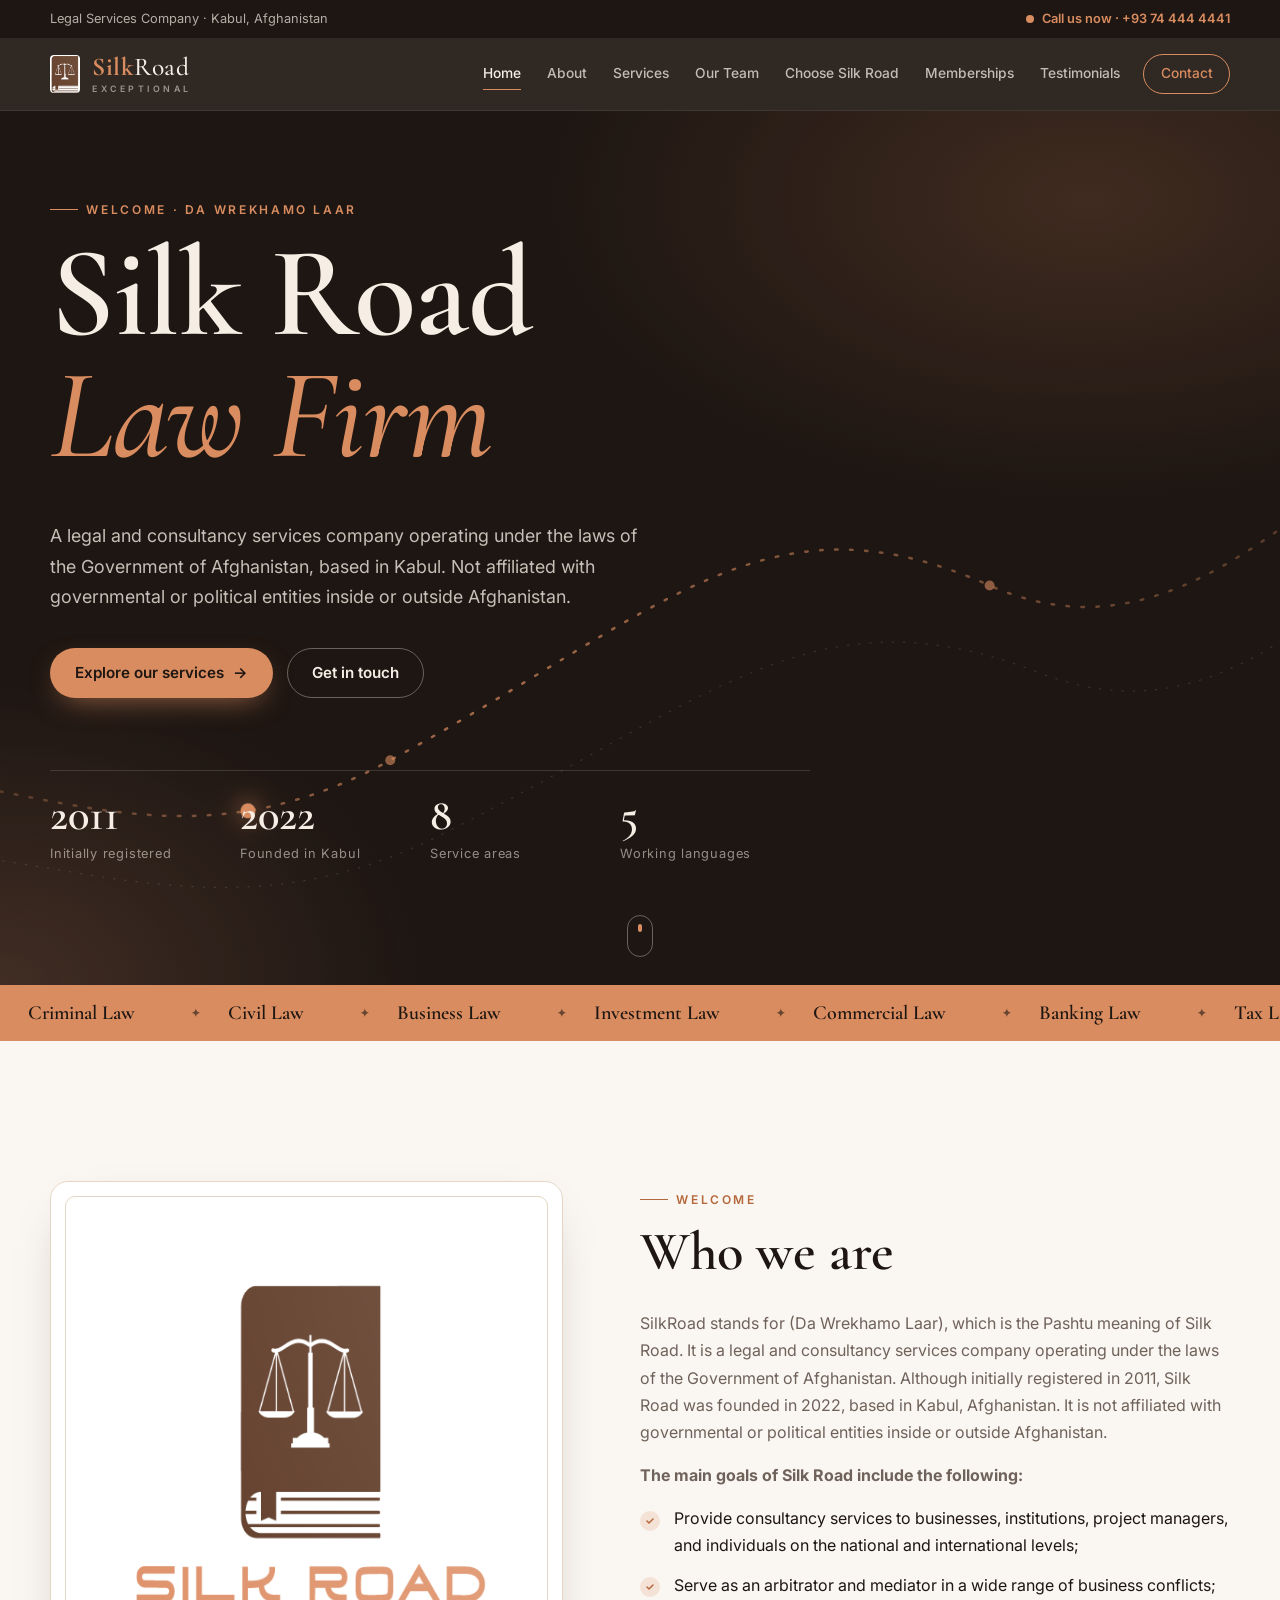
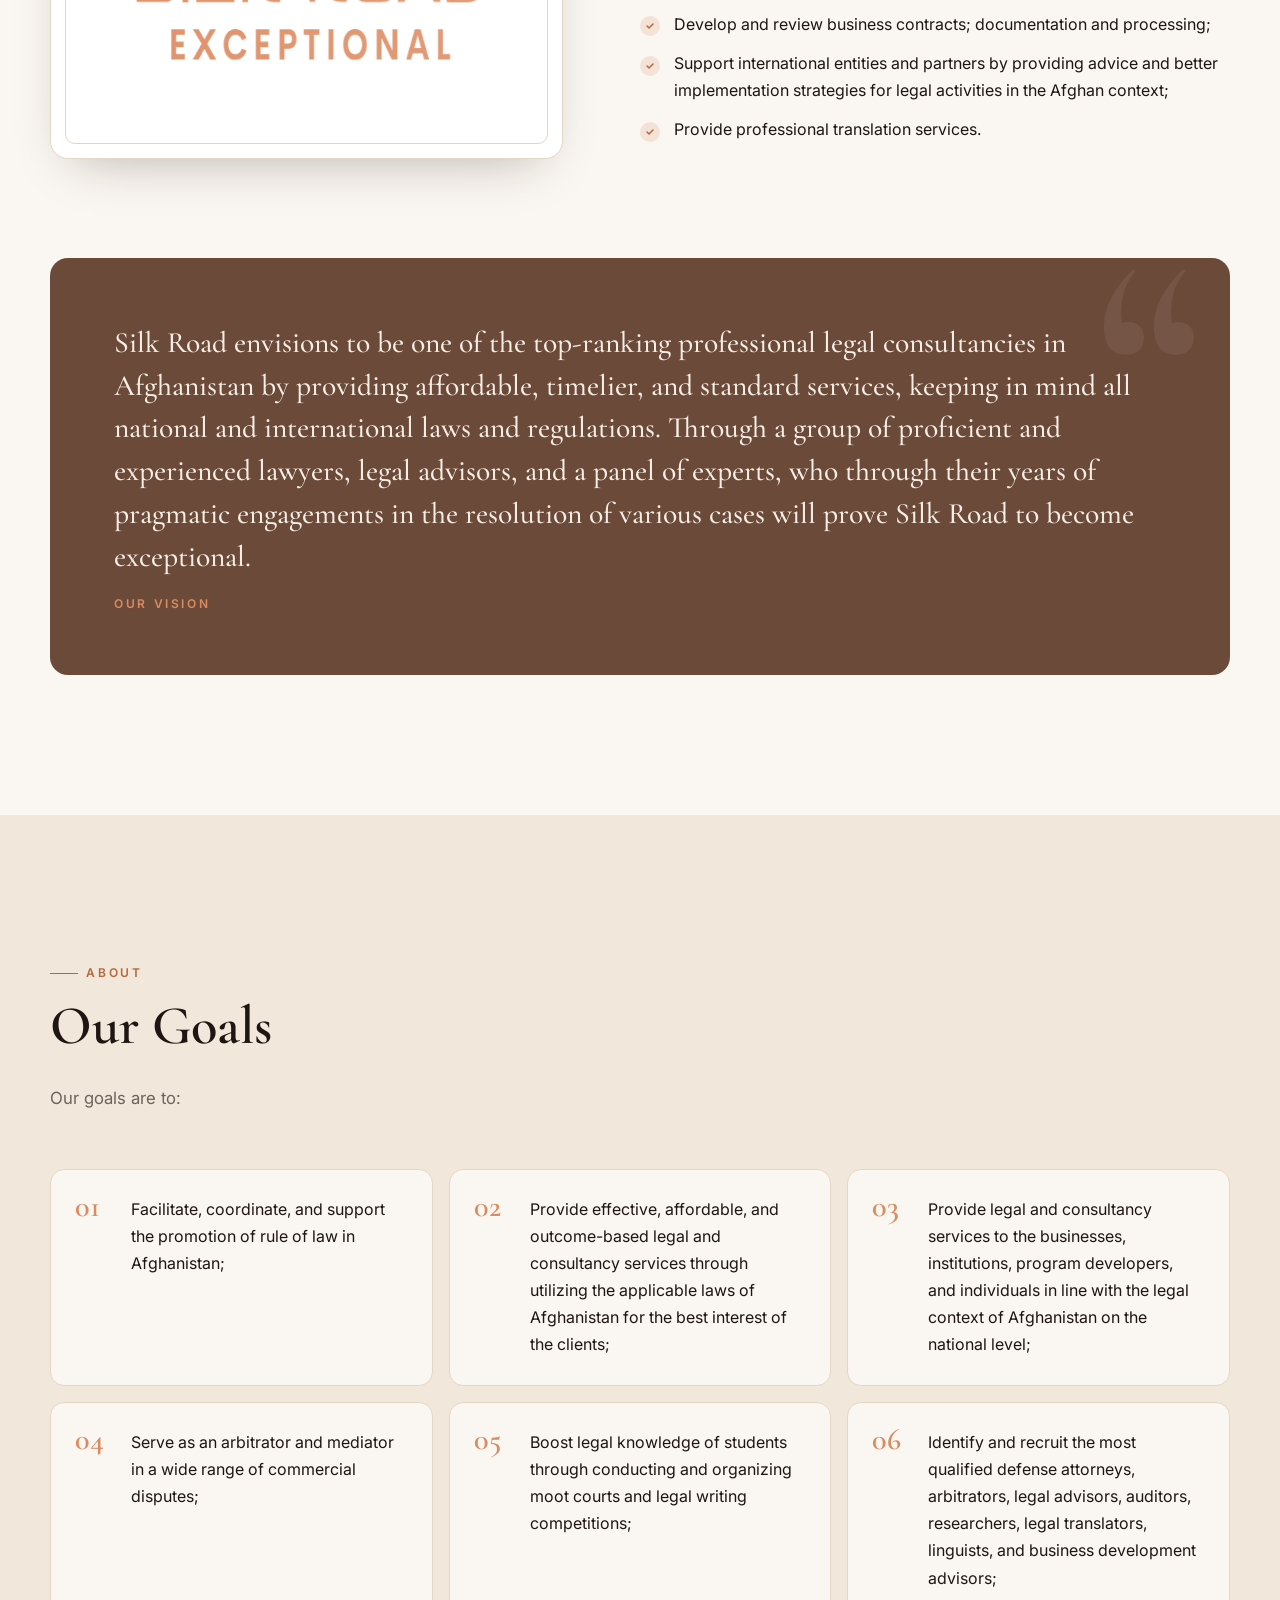
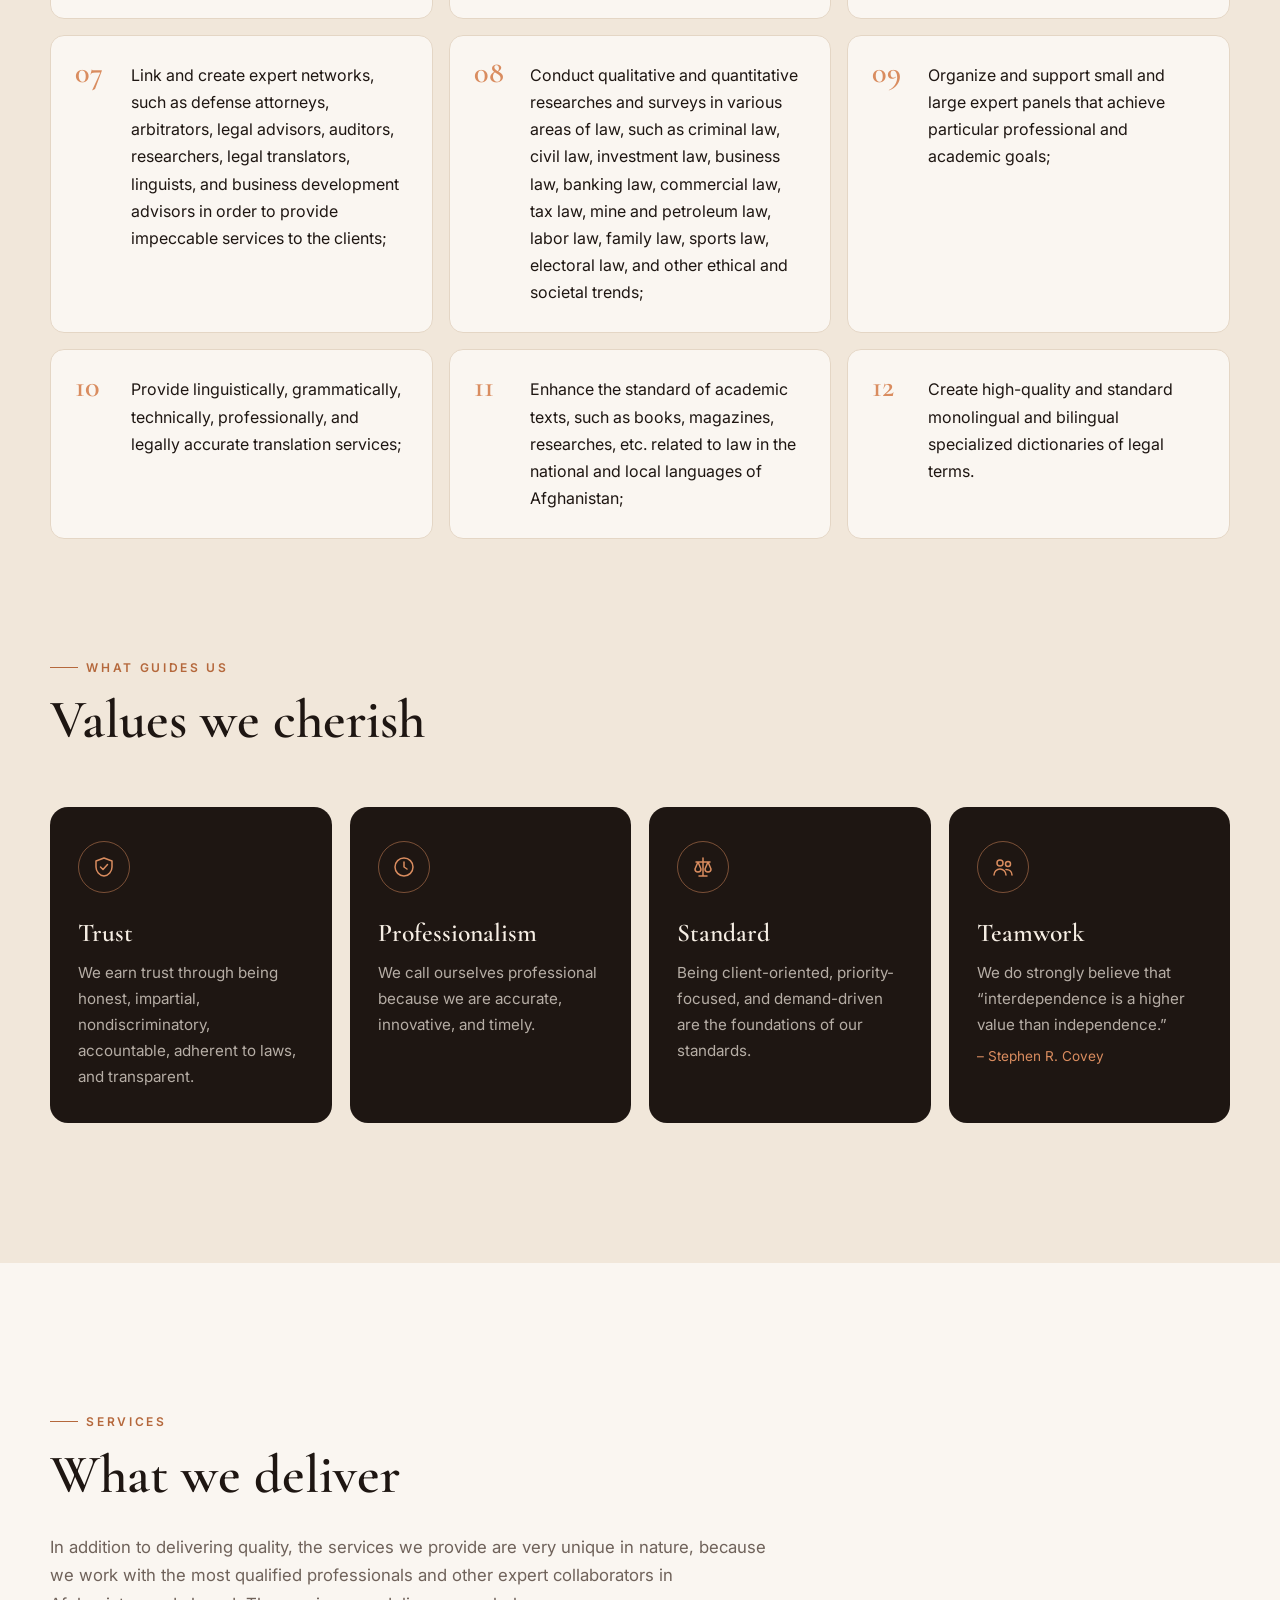
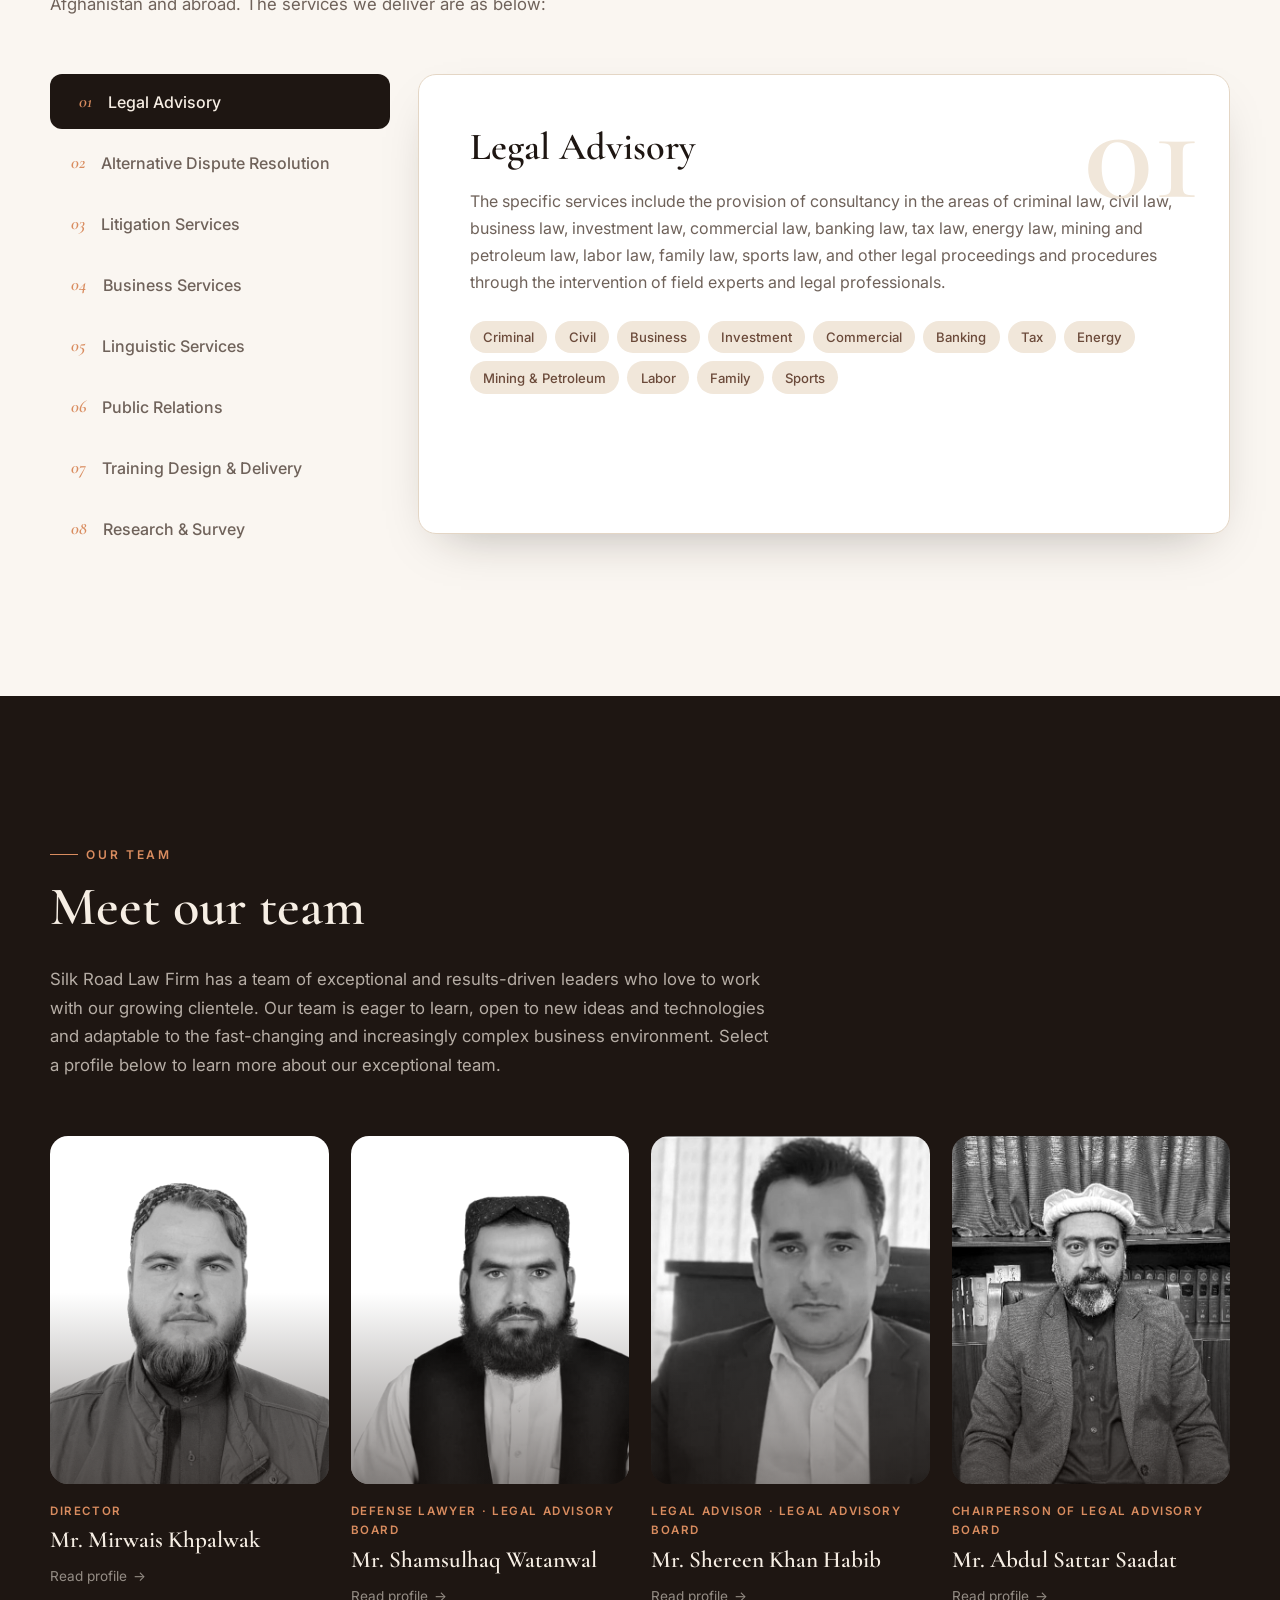
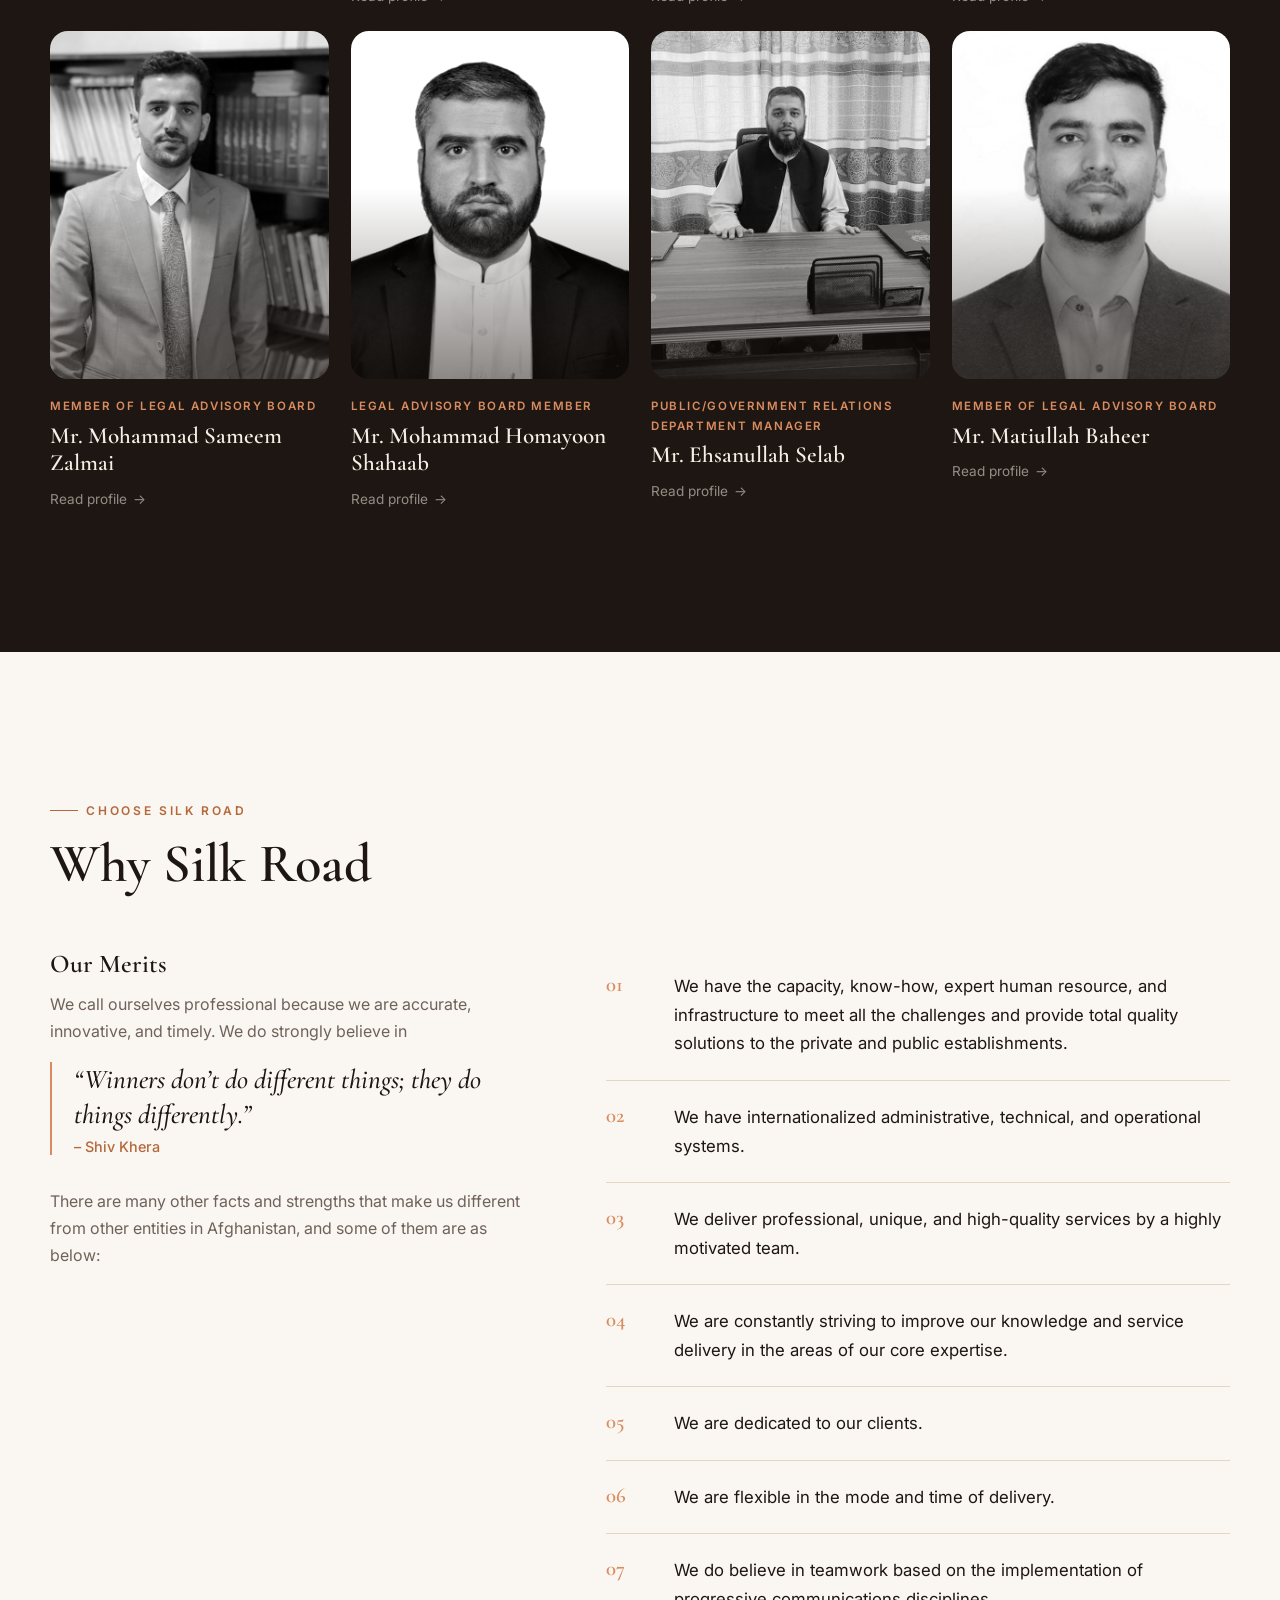
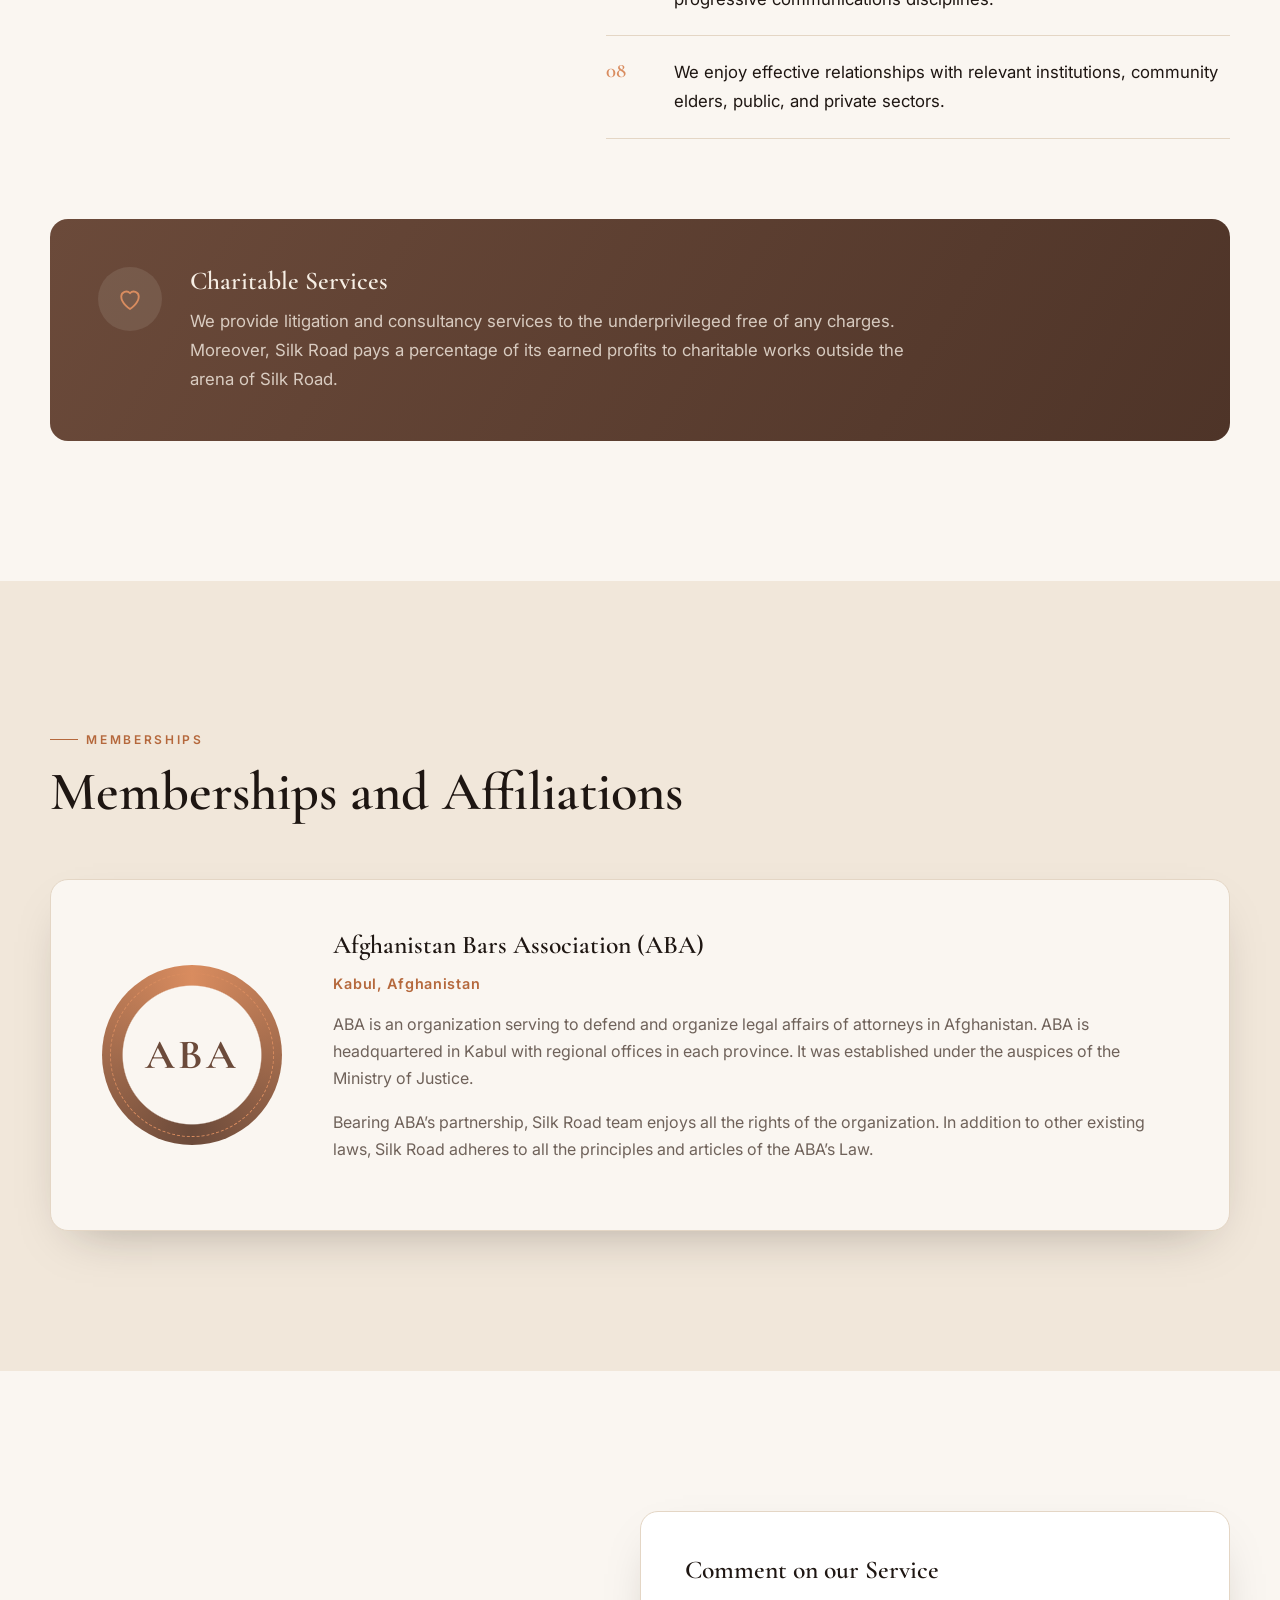
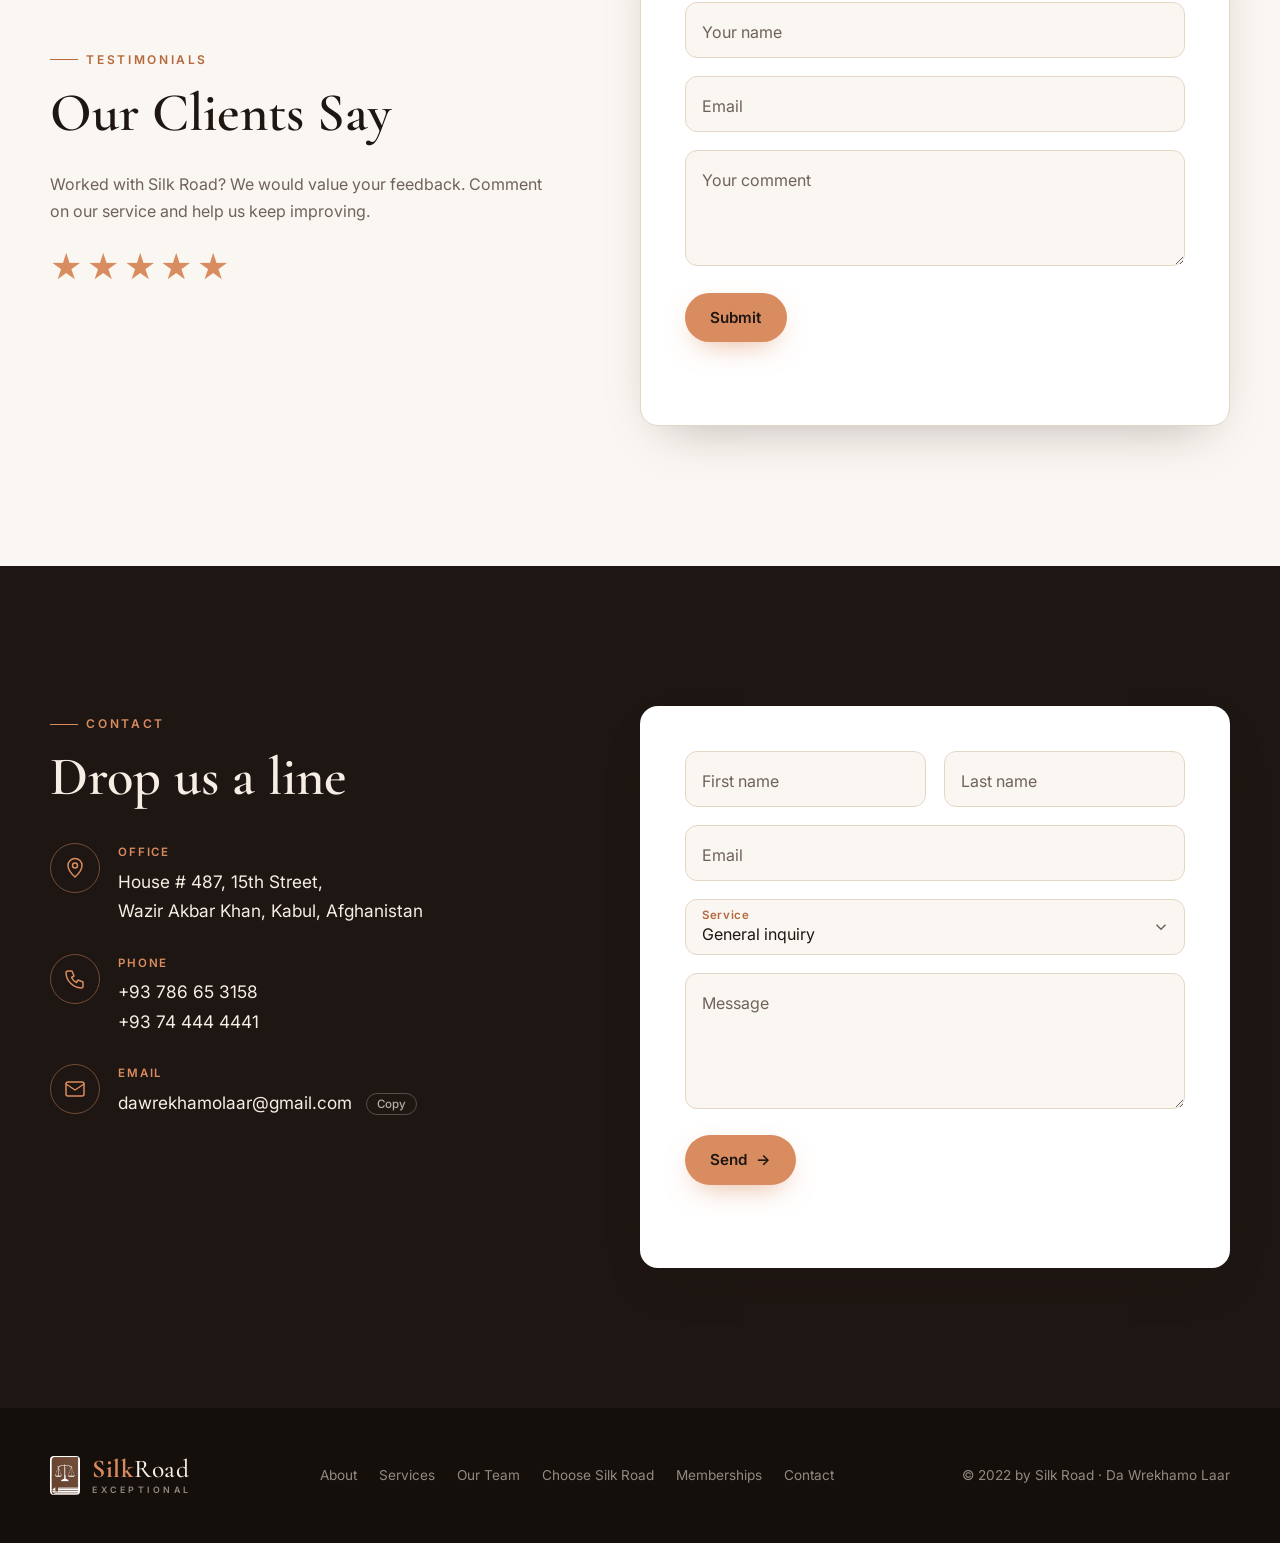
==== index.html @ 1b784454 "Rebuild Silk Road Law Firm website Single-page redesign with the same content as the Wix site: welco" ====
<!doctype html>
<html lang="en">
<head>
  <meta charset="utf-8">
  <meta name="viewport" content="width=device-width, initial-scale=1">
  <title>SilkRoad Law Firm | Legal &amp; Consultancy Services | Kabul, Afghanistan</title>
  <meta name="description" content="SilkRoad (Da Wrekhamo Laar) is a legal and consultancy services company in Kabul, Afghanistan: legal advisory, alternative dispute resolution, litigation, business, linguistic and public relations services.">
  <link rel="icon" href="assets/mark.png">
  <link rel="preconnect" href="https://fonts.googleapis.com">
  <link rel="preconnect" href="https://fonts.gstatic.com" crossorigin>
  <link href="https://fonts.googleapis.com/css2?family=Cormorant+Garamond:ital,wght@0,500;0,600;0,700;1,500&family=Inter:wght@400;500;600&display=swap" rel="stylesheet">
  <link rel="stylesheet" href="styles.css">
</head>
<body>

<!-- ============ Top bar ============ -->
<div class="topbar">
  <div class="wrap topbar__inner">
    <span>Legal Services Company · Kabul, Afghanistan</span>
    <a href="tel:+93744444441" class="topbar__call"><span class="pulse"></span>Call us now · +93 74 444 4441</a>
  </div>
</div>

<!-- ============ Navigation ============ -->
<header class="nav" id="nav">
  <div class="wrap nav__inner">
    <a href="#home" class="brand" aria-label="Silk Road home">
      <img src="assets/mark.png" alt="" width="34" height="44">
      <span class="brand__text"><b>Silk</b>Road<small>Exceptional</small></span>
    </a>
    <nav class="nav__links" id="navLinks" aria-label="Main">
      <a href="#home">Home</a>
      <a href="#about">About</a>
      <a href="#services">Services</a>
      <a href="#team">Our Team</a>
      <a href="#why">Choose Silk Road</a>
      <a href="#memberships">Memberships</a>
      <a href="#testimonials">Testimonials</a>
      <a href="#contact" class="nav__cta">Contact</a>
    </nav>
    <button class="nav__toggle" id="navToggle" aria-label="Open menu" aria-expanded="false" aria-controls="navLinks">
      <span></span><span></span><span></span>
    </button>
  </div>
  <div class="progress" id="progress"></div>
</header>

<main>

<!-- ============ Hero ============ -->
<section class="hero" id="home">
  <svg class="hero__road" viewBox="0 0 1440 700" preserveAspectRatio="xMidYMid slice" aria-hidden="true">
    <defs>
      <linearGradient id="roadGrad" x1="0" x2="1">
        <stop offset="0" stop-color="#d98c5f" stop-opacity="0"/>
        <stop offset=".4" stop-color="#d98c5f" stop-opacity=".7"/>
        <stop offset="1" stop-color="#d98c5f" stop-opacity=".15"/>
      </linearGradient>
    </defs>
    <path id="silkPath" class="road" d="M-40 560 C 180 470, 300 640, 520 520 S 820 300, 1000 380 S 1300 240, 1500 140" stroke="url(#roadGrad)"/>
    <path class="road road--thin" d="M-40 610 C 200 540, 340 690, 560 580 S 860 380, 1040 450 S 1320 320, 1500 220"/>
    <g class="cities">
      <circle cx="520" cy="520" r="4"/><circle cx="1000" cy="380" r="4"/><circle cx="1290" cy="250" r="4"/>
    </g>
    <circle r="6" class="traveller">
      <animateMotion dur="14s" repeatCount="indefinite" rotate="auto"><mpath href="#silkPath"/></animateMotion>
    </circle>
  </svg>

  <div class="wrap hero__inner">
    <p class="eyebrow reveal">Welcome · Da Wrekhamo Laar</p>
    <h1 class="hero__title reveal">Silk Road <em>Law Firm</em></h1>
    <p class="hero__lead reveal">A legal and consultancy services company operating under the laws of the Government of Afghanistan, based in Kabul. Not affiliated with governmental or political entities inside or outside Afghanistan.</p>
    <div class="hero__actions reveal">
      <a href="#services" class="btn btn--primary">Explore our services <span aria-hidden="true">→</span></a>
      <a href="#contact" class="btn btn--ghost">Get in touch</a>
    </div>

    <dl class="stats reveal">
      <div><dt><span data-count="2011">2011</span></dt><dd>Initially registered</dd></div>
      <div><dt><span data-count="2022">2022</span></dt><dd>Founded in Kabul</dd></div>
      <div><dt><span data-count="8">8</span></dt><dd>Service areas</dd></div>
      <div><dt><span data-count="5">5</span></dt><dd>Working languages</dd></div>
    </dl>
  </div>

  <a href="#welcome" class="scroll-cue" aria-label="Scroll to content"><span></span></a>
</section>

<!-- ============ Practice areas marquee ============ -->
<div class="marquee" aria-label="Areas of law">
  <div class="marquee__track">
    <span>Criminal Law</span><span>Civil Law</span><span>Business Law</span><span>Investment Law</span><span>Commercial Law</span><span>Banking Law</span><span>Tax Law</span><span>Energy Law</span><span>Mining &amp; Petroleum Law</span><span>Labor Law</span><span>Family Law</span><span>Sports Law</span><span>Electoral Law</span>
    <span aria-hidden="true">Criminal Law</span><span aria-hidden="true">Civil Law</span><span aria-hidden="true">Business Law</span><span aria-hidden="true">Investment Law</span><span aria-hidden="true">Commercial Law</span><span aria-hidden="true">Banking Law</span><span aria-hidden="true">Tax Law</span><span aria-hidden="true">Energy Law</span><span aria-hidden="true">Mining &amp; Petroleum Law</span><span aria-hidden="true">Labor Law</span><span aria-hidden="true">Family Law</span><span aria-hidden="true">Sports Law</span><span aria-hidden="true">Electoral Law</span>
  </div>
</div>

<!-- ============ Welcome ============ -->
<section class="section" id="welcome">
  <div class="wrap split">
    <div class="split__media reveal">
      <div class="logo-card">
        <img src="assets/logo.png" alt="Silk Road — Exceptional" width="565" height="496">
      </div>
    </div>
    <div class="split__body">
      <p class="eyebrow reveal">Welcome</p>
      <h2 class="reveal">Who we are</h2>
      <p class="reveal">SilkRoad stands for (Da Wrekhamo Laar), which is the Pashtu meaning of Silk Road. It is a legal and consultancy services company operating under the laws of the Government of Afghanistan. Although initially registered in 2011, Silk Road was founded in 2022, based in Kabul, Afghanistan. It is not affiliated with governmental or political entities inside or outside Afghanistan.</p>
      <p class="reveal"><strong>The main goals of Silk Road include the following:</strong></p>
      <ul class="checklist reveal">
        <li>Provide consultancy services to businesses, institutions, project managers, and individuals on the national and international levels;</li>
        <li>Serve as an arbitrator and mediator in a wide range of business conflicts;</li>
        <li>Develop and review business contracts; documentation and processing;</li>
        <li>Support international entities and partners by providing advice and better implementation strategies for legal activities in the Afghan context;</li>
        <li>Provide professional translation services.</li>
      </ul>
    </div>
  </div>

  <div class="wrap">
    <blockquote class="vision reveal">
      <p>Silk Road envisions to be one of the top-ranking professional legal consultancies in Afghanistan by providing affordable, timelier, and standard services, keeping in mind all national and international laws and regulations. Through a group of proficient and experienced lawyers, legal advisors, and a panel of experts, who through their years of pragmatic engagements in the resolution of various cases will prove Silk Road to become exceptional.</p>
      <cite>Our vision</cite>
    </blockquote>
  </div>
</section>

<!-- ============ About / Goals & Values ============ -->
<section class="section section--sand" id="about">
  <div class="wrap">
    <header class="section__head">
      <p class="eyebrow reveal">About</p>
      <h2 class="reveal">Our Goals</h2>
      <p class="reveal">Our goals are to:</p>
    </header>

    <ol class="goals">
      <li class="reveal">Facilitate, coordinate, and support the promotion of rule of law in Afghanistan;</li>
      <li class="reveal">Provide effective, affordable, and outcome-based legal and consultancy services through utilizing the applicable laws of Afghanistan for the best interest of the clients;</li>
      <li class="reveal">Provide legal and consultancy services to the businesses, institutions, program developers, and individuals in line with the legal context of Afghanistan on the national level;</li>
      <li class="reveal">Serve as an arbitrator and mediator in a wide range of commercial disputes;</li>
      <li class="reveal">Boost legal knowledge of students through conducting and organizing moot courts and legal writing competitions;</li>
      <li class="reveal">Identify and recruit the most qualified defense attorneys, arbitrators, legal advisors, auditors, researchers, legal translators, linguists, and business development advisors;</li>
      <li class="reveal">Link and create expert networks, such as defense attorneys, arbitrators, legal advisors, auditors, researchers, legal translators, linguists, and business development advisors in order to provide impeccable services to the clients;</li>
      <li class="reveal">Conduct qualitative and quantitative researches and surveys in various areas of law, such as criminal law, civil law, investment law, business law, banking law, commercial law, tax law, mine and petroleum law, labor law, family law, sports law, electoral law, and other ethical and societal trends;</li>
      <li class="reveal">Organize and support small and large expert panels that achieve particular professional and academic goals;</li>
      <li class="reveal">Provide linguistically, grammatically, technically, professionally, and legally accurate translation services;</li>
      <li class="reveal">Enhance the standard of academic texts, such as books, magazines, researches, etc. related to law in the national and local languages of Afghanistan;</li>
      <li class="reveal">Create high-quality and standard monolingual and bilingual specialized dictionaries of legal terms.</li>
    </ol>

    <header class="section__head section__head--spaced">
      <p class="eyebrow reveal">What guides us</p>
      <h2 class="reveal">Values we cherish</h2>
    </header>
    <div class="values">
      <article class="value reveal" tabindex="0">
        <span class="value__icon" aria-hidden="true"><svg viewBox="0 0 24 24"><path d="M12 3 4 6v6c0 4.5 3.4 8.3 8 9 4.6-.7 8-4.5 8-9V6l-8-3Z"/><path d="m8.5 12 2.5 2.5 4.5-5"/></svg></span>
        <h3>Trust</h3>
        <p>We earn trust through being honest, impartial, nondiscriminatory, accountable, adherent to laws, and transparent.</p>
      </article>
      <article class="value reveal" tabindex="0">
        <span class="value__icon" aria-hidden="true"><svg viewBox="0 0 24 24"><circle cx="12" cy="12" r="9"/><path d="M12 7v5l3 2"/></svg></span>
        <h3>Professionalism</h3>
        <p>We call ourselves professional because we are accurate, innovative, and timely.</p>
      </article>
      <article class="value reveal" tabindex="0">
        <span class="value__icon" aria-hidden="true"><svg viewBox="0 0 24 24"><path d="M12 3v18M5 7h14M7 7l-3 7a3 3 0 0 0 6 0L7 7Zm10 0-3 7a3 3 0 0 0 6 0l-3-7ZM8 21h8"/></svg></span>
        <h3>Standard</h3>
        <p>Being client-oriented, priority-focused, and demand-driven are the foundations of our standards.</p>
      </article>
      <article class="value reveal" tabindex="0">
        <span class="value__icon" aria-hidden="true"><svg viewBox="0 0 24 24"><circle cx="9" cy="8" r="3"/><circle cx="17" cy="9" r="2.5"/><path d="M3 20c0-3.3 2.7-6 6-6s6 2.7 6 6M15 14.5c3 0 6 1.8 6 5.5"/></svg></span>
        <h3>Teamwork</h3>
        <p>We do strongly believe that “interdependence is a higher value than independence.” <span class="attr">– Stephen R. Covey</span></p>
      </article>
    </div>
  </div>
</section>

<!-- ============ Services ============ -->
<section class="section" id="services">
  <div class="wrap">
    <header class="section__head">
      <p class="eyebrow reveal">Services</p>
      <h2 class="reveal">What we deliver</h2>
      <p class="reveal">In addition to delivering quality, the services we provide are very unique in nature, because we work with the most qualified professionals and other expert collaborators in Afghanistan and abroad. The services we deliver are as below:</p>
    </header>

    <div class="tabs reveal">
      <div class="tabs__list" role="tablist" aria-label="Services">
        <button role="tab" id="tab-advisory" aria-controls="panel-advisory" aria-selected="true"><i>01</i>Legal Advisory</button>
        <button role="tab" id="tab-adr" aria-controls="panel-adr" aria-selected="false" tabindex="-1"><i>02</i>Alternative Dispute Resolution</button>
        <button role="tab" id="tab-litigation" aria-controls="panel-litigation" aria-selected="false" tabindex="-1"><i>03</i>Litigation Services</button>
        <button role="tab" id="tab-business" aria-controls="panel-business" aria-selected="false" tabindex="-1"><i>04</i>Business Services</button>
        <button role="tab" id="tab-linguistic" aria-controls="panel-linguistic" aria-selected="false" tabindex="-1"><i>05</i>Linguistic Services</button>
        <button role="tab" id="tab-pr" aria-controls="panel-pr" aria-selected="false" tabindex="-1"><i>06</i>Public Relations</button>
        <button role="tab" id="tab-training" aria-controls="panel-training" aria-selected="false" tabindex="-1"><i>07</i>Training Design &amp; Delivery</button>
        <button role="tab" id="tab-research" aria-controls="panel-research" aria-selected="false" tabindex="-1"><i>08</i>Research &amp; Survey</button>
      </div>

      <div class="tabs__panels">
        <div role="tabpanel" id="panel-advisory" aria-labelledby="tab-advisory" class="panel">
          <span class="panel__num">01</span>
          <h3>Legal Advisory</h3>
          <p>The specific services include the provision of consultancy in the areas of criminal law, civil law, business law, investment law, commercial law, banking law, tax law, energy law, mining and petroleum law, labor law, family law, sports law, and other legal proceedings and procedures through the intervention of field experts and legal professionals.</p>
          <ul class="tags"><li>Criminal</li><li>Civil</li><li>Business</li><li>Investment</li><li>Commercial</li><li>Banking</li><li>Tax</li><li>Energy</li><li>Mining &amp; Petroleum</li><li>Labor</li><li>Family</li><li>Sports</li></ul>
        </div>

        <div role="tabpanel" id="panel-adr" aria-labelledby="tab-adr" class="panel" hidden>
          <span class="panel__num">02</span>
          <h3>Alternative Dispute Resolution (ADR)</h3>
          <p>The specific services include arbitration, mediation, and negotiation for all sorts of commercial cases in Afghanistan.</p>
          <ul class="tags"><li>Arbitration</li><li>Mediation</li><li>Negotiation</li></ul>
        </div>

        <div role="tabpanel" id="panel-litigation" aria-labelledby="tab-litigation" class="panel" hidden>
          <span class="panel__num">03</span>
          <h3>Litigation Services</h3>
          <p>We provide a wide range of professional legal services in areas, such as criminal law, civil law, electoral law, business law, investment law, banking law, tax law, labor law, family law, sports law, mine, and petroleum law, etc. The specific services include, but are not limited to the following:</p>
          <ul class="checklist">
            <li>Developing the power of attorneys, legal documents, applications, applicant statements, respondent statements, etc.</li>
            <li>Conducting in-depth investigations and authentic legal researches for all cases in the best interest of the clients.</li>
            <li>Close follow-up of all cases in judicial and any other related institutions from initiation until final court verdicts (from primary courts through supreme courts), including any subsequent judicial reviews.</li>
            <li>Developing objections on the final court verdicts for submission to the Attorney General, Ministry of Justice, Police Departments, and any other investigative and security institutions.</li>
            <li>Assisting clients with the proper implementation of court final verdicts.</li>
          </ul>
        </div>

        <div role="tabpanel" id="panel-business" aria-labelledby="tab-business" class="panel" hidden>
          <span class="panel__num">04</span>
          <h3>Business Services</h3>
          <ul class="checklist">
            <li>Developing, reviewing and revising all sorts of organizational documents, such as agreements, bylaws, contracts, policies, procedures, guidelines, etc. in compliance with the applicable laws of the Government of Afghanistan.</li>
            <li>Assessment of the organizations and companies and providing a comprehensive report.</li>
            <li>Clearing all sorts of taxation and any other relevant documentation in conformity with the applicable laws of Afghanistan.</li>
            <li>Resolving taxation or any other business-related disputes (unfreezing bank accounts, removing exit bans, etc.) with MoF and any other governmental entities.</li>
            <li>Obtaining licenses and work permits for Afghans and nationals of other countries in Afghanistan.</li>
          </ul>
        </div>

        <div role="tabpanel" id="panel-linguistic" aria-labelledby="tab-linguistic" class="panel" hidden>
          <span class="panel__num">05</span>
          <h3>Linguistic Services</h3>
          <p>The major services include, but are not limited to the following:</p>
          <ul class="checklist">
            <li>Providing linguistically, grammatically, professionally, and legally accurate translation for all sorts of legal documents from/into Pashto, Dari, Uzbeki, English, Arabic – and vice versa in the areas of criminal law, civil law, business law, investment law, banking law, tax law, mining law, energy law, labor law, family law, and sports law.</li>
            <li>Developing high-quality monolingual and bilingual dictionaries of legal terms.</li>
            <li>Applying linguistic standards, methods, and interpretations in the judicial cases whenever required – called Forensic Linguistics.</li>
          </ul>
          <ul class="tags"><li>Pashto</li><li>Dari</li><li>Uzbeki</li><li>English</li><li>Arabic</li></ul>
        </div>

        <div role="tabpanel" id="panel-pr" aria-labelledby="tab-pr" class="panel" hidden>
          <span class="panel__num">06</span>
          <h3>Public Relations</h3>
          <p>The major services include, but are not limited to the following:</p>
          <ul class="checklist">
            <li>Registering and/or renewing businesses and intellectual properties, such as copyrights, trademarks, and patents with the Government of Afghanistan.</li>
            <li>Issuing and/or extending invitation letters, guarantee letters, work permits, visas, etc. for the nationals and foreigners.</li>
            <li>Attaining police clearance certificates, marriage certificates, tazkira or any other legal documents approvals, etc.</li>
          </ul>
        </div>

        <div role="tabpanel" id="panel-training" aria-labelledby="tab-training" class="panel" hidden>
          <span class="panel__num">07</span>
          <h3>Training Design and Delivery</h3>
          <p>The major services include, but are not limited to the following:</p>
          <ul class="checklist">
            <li>Conducting needs assessments for the training.</li>
            <li>Designing and delivering training to the public and private sector entities through the most expert and well-known lecturers with over 20 years of experience.</li>
            <li>Organizing public lectures and debates for the purpose of raising general awareness related to the rule of law in the country.</li>
          </ul>
        </div>

        <div role="tabpanel" id="panel-research" aria-labelledby="tab-research" class="panel" hidden>
          <span class="panel__num">08</span>
          <h3>Research and Survey</h3>
          <p>The major services include, but are not limited to the following:</p>
          <ul class="checklist">
            <li>Designing, implementing and managing research projects on behalf of donors in all areas of Afghanistan.</li>
            <li>Commissioning qualitative and quantitative surveys in Afghanistan.</li>
            <li>Analyzing and authenticating research data.</li>
          </ul>
        </div>
      </div>
    </div>
  </div>
</section>

<!-- ============ Team ============ -->
<section class="section section--dark" id="team">
  <div class="wrap">
    <header class="section__head">
      <p class="eyebrow reveal">Our Team</p>
      <h2 class="reveal">Meet our team</h2>
      <p class="reveal">Silk Road Law Firm has a team of exceptional and results-driven leaders who love to work with our growing clientele. Our team is eager to learn, open to new ideas and technologies and adaptable to the fast-changing and increasingly complex business environment. Select a profile below to learn more about our exceptional team.</p>
    </header>

    <div class="team" id="teamGrid">

      <article class="member reveal">
        <button class="member__open" aria-haspopup="dialog">
          <span class="member__photo"><img src="assets/mirwais.jpg" alt="Mr. Mirwais Khpalwak" loading="lazy" width="600" height="750"></span>
          <span class="member__role">Director</span>
          <span class="member__name">Mr. Mirwais Khpalwak</span>
          <span class="member__more">Read profile <span aria-hidden="true">→</span></span>
        </button>
        <div class="member__bio" hidden>
          <p>Mr. Mirwais Khpalwak is the CEO of Silk Road Consultancy Services, a leading legal consulting firm in Afghanistan. With over five years of experience in administration, Mr. Khpalwak has established himself as a prominent figure in the Afghan legal industry.</p>
          <p>Mr. Khpalwak holds an LLB degree with distinction from a reputable university in Afghanistan, and his academic achievements are a testament to his dedication and commitment to excellence.</p>
          <p>He started his career as a Social Mobilizer and has since held various administrative roles, including Admin Assistant and Manager, at different companies. With his vast experience in administration, Mr. Khpalwak has developed a unique understanding of the legal industry, and his expertise has helped Silk Road Consultancy Services grow and thrive.</p>
          <p>Mr. Khpalwak has a keen interest in working with the public and a large team. He believes that effective communication and collaboration are the keys to success, and he ensures that his team works together seamlessly to deliver exceptional results for their clients.</p>
          <p>Apart from his work, Mr. Khpalwak is also actively involved in philanthropic work and is passionate about giving back to the community. His commitment to making a positive impact is a reflection of his values and his desire to contribute to the betterment of society.</p>
          <p>Under Mr. Khpalwak's leadership, Silk Road Consultancy Services continues to expand its services and deliver exceptional results for its clients. He envisions a future where Silk Road Consultancy Services is a leading legal consulting firm in Afghanistan and beyond, and he is committed to making that vision a reality.</p>
        </div>
      </article>

      <article class="member reveal">
        <button class="member__open" aria-haspopup="dialog">
          <span class="member__photo"><img src="assets/shamsulhaq.jpg" alt="Mr. Shamsulhaq Watanwal" loading="lazy" width="600" height="750"></span>
          <span class="member__role">Defense Lawyer · Legal Advisory Board</span>
          <span class="member__name">Mr. Shamsulhaq Watanwal</span>
          <span class="member__more">Read profile <span aria-hidden="true">→</span></span>
        </button>
        <div class="member__bio" hidden>
          <p>Mr. Shamsulhaq Watanwal is a highly respected and experienced legal professional with over ten years of experience practicing law in Afghanistan. He holds a degree in Sharia and Islamic studies from a leading university in Afghanistan, and has since gone on to establish himself as a prominent figure in the Afghan legal community.</p>
          <p>Throughout his career, Mr. Watanwal has demonstrated a deep understanding of Islamic law and contemporary legal developments. His experience in criminal law, commercial and mining law, and other contemporary legal procedures has earned him a reputation as one of the top defense lawyers in Afghanistan.</p>
          <p>As an active member of the Bar Association of Afghanistan, Mr. Watanwal is a licensed legal practitioner in the country. He is well-versed in the intricacies of the Afghan legal system and is committed to providing his clients with the highest level of legal representation.</p>
          <p>Over the course of his career, Mr. Watanwal has represented a wide range of clients, from individuals and small businesses to large corporations and government agencies. He is known for his attention to detail, strategic thinking, and ability to provide effective legal solutions to complex legal issues.</p>
          <p>In addition to his work as a defense lawyer, Mr. Watanwal is an active member of the community and is committed to making a positive impact on society. He is involved in several philanthropic initiatives and is passionate about using his legal expertise to help those in need.</p>
          <p>Mr. Watanwal has completed several professional certificates in his field, including certificates in criminal law, commercial law, and mining law. He is committed to staying up-to-date with the latest legal developments and regularly attends professional development courses and seminars.</p>
          <p>Clients who work with Mr. Watanwal can expect the highest level of professionalism, integrity, and dedication to their case. He is known for his ability to build strong relationships with his clients and for his unwavering commitment to achieving the best possible outcome for them.</p>
          <p>If you are in need of legal representation in Afghanistan, Mr. Shamsulhaq Watanwal is an excellent choice for a highly skilled and experienced defense lawyer.</p>
        </div>
      </article>

      <article class="member reveal">
        <button class="member__open" aria-haspopup="dialog">
          <span class="member__photo"><img src="assets/shereen.jpg" alt="Mr. Shereen Khan Habib" loading="lazy" width="600" height="750"></span>
          <span class="member__role">Legal Advisor · Legal Advisory Board</span>
          <span class="member__name">Mr. Shereen Khan Habib</span>
          <span class="member__more">Read profile <span aria-hidden="true">→</span></span>
        </button>
        <div class="member__bio" hidden>
          <p>Shereen Khan Habib is a highly accomplished and respected member of the Afghanistan legal community, currently working as a legal advisor and Member of Legal Advisory Board at Silk Road Consultancy Services Company. With a career spanning several years, Mr. Habib is recognized for his expertise in Commercial, Civil, Criminal Law, and Electoral Cases, providing expert advice and representation to Afghan and Multinational Corporate Entities, as well as Individuals. Mr. Habib has a proven track record of success, having represented national and foreign clients in all Afghan courts, including the Afghan Supreme Court.</p>
          <p>In addition to his work as a defense lawyer, Mr. Habib has also served as a legal advisor to Parliament Wolsi Jirga (Lower House), working closely with all law-making and judicial institutions of the country, including the Ministry of Justice, Attorney General, Parliament, and Supreme Court. His work in this capacity involved drafting and passing several critical laws, demonstrating his deep understanding of the legal and political affairs of the country.</p>
          <p>Mr. Habib is an active member of the Bar Association and the Afghanistan Lawyer’s Association (ALA), which is dedicated to scrutinizing governmental abuse of authority and making legislative policy recommendations to improve rule of law efforts in the country. Additionally, Mr. Habib has competed in the Philip C. Jessup International Law Moot Court Competition and was part of the team that received the best overall applicant in Afghanistan. He has also written several articles and a 180-page research thesis about transitional justice (Extremely need Process), highlighting his passion for legal writing and research.</p>
          <p>Mr. Habib holds a Bachelor's degree in Law and Political Sciences and a Master's degree in Public Law. With his extensive experience, deep understanding of Afghanistan's legal and political landscape, and commitment to justice, Mr. Habib is an asset to any legal team.</p>
        </div>
      </article>

      <article class="member reveal">
        <button class="member__open" aria-haspopup="dialog">
          <span class="member__photo"><img src="assets/sattar.jpg" alt="Mr. Abdul Sattar Saadat" loading="lazy" width="600" height="750"></span>
          <span class="member__role">Chairperson of Legal Advisory Board</span>
          <span class="member__name">Mr. Abdul Sattar Saadat</span>
          <span class="member__more">Read profile <span aria-hidden="true">→</span></span>
        </button>
        <div class="member__bio" hidden>
          <p>Mr. Abdul Sattar Saadat is a highly skilled legal and political expert with over 17 years of experience in leadership and advisory positions for national organizations and government bodies. His expertise includes providing legal counsel, designing and implementing national strategies, policy development, staff supervision, and working with the public.</p>
          <p>He has a profound understanding of Afghanistan laws, national legal terminologies, and legal and political affairs in the country.</p>
          <p>Mr. Saadat is also a human rights activist with a particular interest in rule of law, anti-corruption, election issues, empowerment affairs, and gender mainstreaming. He has appeared in over 500 television and radio interviews, table talks, debates, and public speeches on various legal and political issues. He has also authored several journal articles on diverse topics and has written the first-ever professional books on Electoral crimes in Afghanistan.</p>
          <p>Mr. Saadat obtained his LLB (Bachelor Degree) in Law and Political Science and LLM in Criminal law from a top-ranked university with distinction. He is an expert in managing large teams and establishing productive workplaces, with a broad range of soft skills. He is fluent in English, Dari, Pashtu, and Urdu.</p>
          <p>After the regime collapsed in August 2021, Mr. Saadat joined a legal company and played a vital role as the Chairperson of the Legal Advisory board at Silk Road (Da Wrekhamo Laar) Consultancy Services Company. He contributed to the development of organizational policies, strategies, and Standard Operating Procedures (SOPs) and managed and supervised the overall operation of the organization with respective departments.</p>
          <p>Previously, he served as a Legal Advisor to the President of Afghanistan (Ashraf Ghani), Chairman of Afghanistan Independent Electoral Complaint Commission, Legal Advisor for Afghanistan President Chief of Staff Office, General Director of Afghanistan Lawyer Network, a Legal Advisor for Refugees, Returnees, Nomad’s, Borders and Tribal Affairs Commission and then as General Manager of Agenda at National Assembly of Afghanistan (Lower House), and had a role as a Defense lawyer and legal advisor to different entities at the national and international level.</p>
          <p>Mr. Abdul Sattar Saadat is a prominent writer in Afghanistan. He authored the first-ever standard book in Afghanistan about Electoral crimes and published several articles on various topics, including Constitutional Violation, Electoral Crimes, Compliance in crime, The Principle of legality of Crimes and Punishment, The strategic principles of criminal law in legislative documents, Classification of penalties punishment, Objection right on court decision, The Plato and Aristotle thoughts regarding criminal justice, and The criminal policy of Afghanistan and US against Terror crimes.</p>
        </div>
      </article>

      <article class="member reveal">
        <button class="member__open" aria-haspopup="dialog">
          <span class="member__photo"><img src="assets/sameem.jpg" alt="Mr. Mohammad Sameem Zalmai" loading="lazy" width="600" height="750"></span>
          <span class="member__role">Member of Legal Advisory Board</span>
          <span class="member__name">Mr. Mohammad Sameem Zalmai</span>
          <span class="member__more">Read profile <span aria-hidden="true">→</span></span>
        </button>
        <div class="member__bio" hidden>
          <p>Mr. Mohammad Sameem Zalmai is member of Legal Board at Silk Road, he is a highly skilled and accomplished senior defense lawyer and legal advisor with extensive experience in commercial law. With a proven track record of success in representing clients in complex and high-stakes legal matters, he has developed a deep understanding of the Afghanistan legal system and has a keen ability to navigate the legal landscape to achieve the best possible outcomes for his clients.</p>
          <p>Mr. Zalmai's expertise lies in advising clients on a wide range of commercial legal matters, including contract negotiation, reviewing and drafting legal documents, handling and following up on legal disputes, corporate governance, regulatory compliance, intellectual property, and property and labor law related services. He has represented clients across various industries, including finance, technology, healthcare, and manufacturing, among others.</p>
          <p>As a seasoned litigator, he is skilled in all aspects of dispute resolution, from pre-litigation negotiations to trial and appeal. He has successfully defended clients in high-stakes lawsuits, including cases involving breach of contract, fraud, intellectual property disputes, and antitrust claims.</p>
          <p>In addition to his legal expertise, he is a trusted advisor to his clients, providing strategic counsel and practical solutions to their most complex legal challenges. He has a reputation for being a creative problem-solver, able to identify and leverage opportunities to achieve favorable outcomes for his clients.</p>
          <p>Mr. Zalmai's professional experience has equipped him with a deep understanding of legal issues and a remarkable capacity for logical and reasoned solutions to complex cases. He is a highly skilled advocate, dedicated to providing his clients with the best possible representation and securing the outcomes they deserve.</p>
          <p>In addition to his legal expertise, he has received awards and certificates from various national and international institutions and organizations. His legal writings and translations have been published on various websites, and he has even translated a book titled "Legal and Political System of Afghanistan" into Pashto language.</p>
          <p>Beyond his work as a defense lawyer, he is deeply committed to community involvement and has participated in numerous civic and charitable activities throughout his career. He has volunteered with Khushal Baba's intellectual process since 2012 and actively participated in the strengthening and implementation of social peace with the Peace Center of Nangarhar University. He has also been the head of the youth club of Nangarhar Youth Peace Center, where he has carried out many social and charitable activities in the eastern provinces of Afghanistan, such as blood donation campaigns, fundraising for snow-affected people, and planting saplings.</p>
          <p>Overall, he is a passionate and dedicated legal professional who is committed to providing the highest level of service to his clients. With his expertise in commercial and business laws and his extensive experience in litigation and dispute resolution, he is confident that he can provide effective legal counsel to meet the needs of any client seeking a skilled and experienced defense lawyer and legal advisor.</p>
        </div>
      </article>

      <article class="member reveal">
        <button class="member__open" aria-haspopup="dialog">
          <span class="member__photo"><img src="assets/homayoon.jpg" alt="Mr. Mohammad Homayoon Shahaab" loading="lazy" width="600" height="750"></span>
          <span class="member__role">Legal Advisory Board Member</span>
          <span class="member__name">Mr. Mohammad Homayoon Shahaab</span>
          <span class="member__more">Read profile <span aria-hidden="true">→</span></span>
        </button>
        <div class="member__bio" hidden>
          <p>Mr. Mohammad Homayoon Shahaab is a distinguished member of our Advisory Board with a rich background in the field of law. He holds an LLM degree from Kateb University in International Law (2016) and a bachelor's degree in Law and Political Science from Nangarhar University (2006), with over fifteen years of professional experience working with national and international organizations in Afghanistan, demonstrating his dedication and expertise in the field.</p>
          <p>Throughout his career, Mr. Shahaab has gained extensive experience in legislation, legal drafting, policy-making, legal aid, public awareness, capacity development, gender justice, advocacy, humanitarian activities, ethics, project management, case management, contract management, and sports management. He has held key technical roles in Rule of Law projects/programs, serving as a Legal Trainer, Legal Advisor, Project Manager, Team Lead, and Section Lead with reputable organizations such as the Afghanistan Human Rights Organization, Norwegian Refugee Council, PAE, Tetra Tech, and Afghanistan Cricket Board.</p>
          <p>Mr. Shahaab has an exceptional understanding of Afghan laws (Civil and Criminal), administrative frameworks, institutions, and government rules and regulations. His commitment to delivering high-quality work is unwavering, and he always strives to achieve the best possible standards for any project assigned to him.</p>
          <p>We are honored to have Mr. Shahaab as a member of our Advisory Board and we are confident that his vast knowledge, expertise, and experience will contribute immensely to the success of our Company.</p>
        </div>
      </article>

      <article class="member reveal">
        <button class="member__open" aria-haspopup="dialog">
          <span class="member__photo"><img src="assets/ehsanullah.jpg" alt="Mr. Ehsanullah Selab" loading="lazy" width="600" height="750"></span>
          <span class="member__role">Public/Government Relations Department Manager</span>
          <span class="member__name">Mr. Ehsanullah Selab</span>
          <span class="member__more">Read profile <span aria-hidden="true">→</span></span>
        </button>
        <div class="member__bio" hidden>
          <p>Mr. Ehsanullah Selab is the Public/Government Relations Department Manager at Silk Road Consultancy Services, a leading legal consulting firm in Afghanistan. He is an experienced legal professional with over ten years of work experience in the industry.</p>
          <p>Mr. Selab holds an LLB degree from a reputable university in Afghanistan, where he graduated with honors. He is a detail-oriented individual with a deep understanding of the legal industry and government affairs.</p>
          <p>Mr. Selab began his career as a Government Relations Officer, where he gained valuable experience working with government officials and building relationships with stakeholders. He then worked as a Para-Legal, where he assisted in the management of legal cases and provided legal support to clients.</p>
          <p>Mr. Selab's expertise in government affairs led to his appointment as Procurement Manager at Legal Prestige, where he successfully managed the company's procurement operations and established strong relationships with suppliers and vendors.</p>
          <p>As Government Relations Department Manager at Silk Road Consultancy Services, Mr. Selab is responsible for maintaining strong relationships with government officials and ensuring that the company complies with all relevant regulations and laws. He works closely with government agencies and ministries to identify opportunities for collaboration and provides strategic advice to the company's leadership team.</p>
          <p>Mr. Selab has completed several professional certificates in management and leadership.</p>
          <p>In addition to his work, Mr. Selab is actively involved in philanthropic work and is passionate about giving back to the community. He believes that it is essential to make a positive impact on society and has participated in several community service initiatives.</p>
          <p>Under Mr. Selab's leadership, the Public/Government Relations Department at Silk Road Consultancy Services continues to strengthen its relationships with government officials and agencies. His expertise and strategic insights have helped the company navigate the complex legal landscape in Afghanistan, and he is committed to ensuring that Silk Road Consultancy Services remains a trusted advisor to its clients.</p>
        </div>
      </article>

      <article class="member reveal">
        <button class="member__open" aria-haspopup="dialog">
          <span class="member__photo"><img src="assets/matiullah.jpg" alt="Mr. Matiullah Baheer" loading="lazy" width="600" height="750"></span>
          <span class="member__role">Member of Legal Advisory Board</span>
          <span class="member__name">Mr. Matiullah Baheer</span>
          <span class="member__more">Read profile <span aria-hidden="true">→</span></span>
        </button>
        <div class="member__bio" hidden>
          <p>Mr. Matiullah Baheer is an accomplished legal professional with a distinguished career in the field of law. He has earned a reputation for his expertise in international law, legal drafting, dispute settlement, policy-making, project management, contract management, public awareness, advocacy, and humanitarian activities. Mr. Baheer has dedicated his career to the pursuit of excellence and has proven his capabilities time and again in a variety of legal settings.</p>
          <p>Mr. Baheer's educational background is impressive. He holds an LLM degree from the South Asian University in International Law, a Post-graduate Diploma in International Law &amp; Diplomacy from the Indian Society of International Law, and an LLB degree from the Nangarhar University. He also had the opportunity to join the joint academy of the Center for WTO Studies and WTI at the Indian Institute of Foreign Trades (IIFT). His academic achievements are a testament to his commitment to lifelong learning and his passion for legal scholarship.</p>
          <p>Mr. Baheer's expertise in dispute settlement, legal drafting, policy-making, project management, contract management, public awareness, advocacy, and humanitarian activities is evident from his work in various settings. He has been actively involved in some of the most prestigious moot court competitions and has judged and arbitrated several national and international rounds of the Jessup, Willem C. Vis, and FDI Moot Court Competitions. His work in policy-making, project management, contract management, public awareness, advocacy, and humanitarian activities has made a significant impact in the legal community and beyond.</p>
          <p>Mr. Baheer has an exceptional understanding of both Afghan and international laws, including the procedures, administrative frameworks, institutions, and government rules and regulations of Afghanistan. His commitment to delivering high-quality work is unwavering, and he always strives to achieve the best possible standards for any project assigned to him. He is a valued member of the Advisory Board, and his vast knowledge and experience in this field will contribute immensely to the success of the firm.</p>
          <p>In conclusion, Matiullah Baheer is an exceptional legal professional who has dedicated his career to the pursuit of excellence. His expertise in international law, dispute settlement, legal drafting, policy-making, project management, contract management, public awareness, advocacy, and humanitarian activities has made him a valuable asset to any team. The firm is honored to have Mr. Baheer as a member of the Advisory Board and looks forward to the contribution he will make to the success of the firm.</p>
        </div>
      </article>

    </div>
  </div>
</section>

<!-- ============ Why Silk Road ============ -->
<section class="section" id="why">
  <div class="wrap">
    <header class="section__head">
      <p class="eyebrow reveal">Choose Silk Road</p>
      <h2 class="reveal">Why Silk Road</h2>
    </header>

    <div class="merits">
      <div class="merits__intro reveal">
        <h3>Our Merits</h3>
        <p>We call ourselves professional because we are accurate, innovative, and timely. We do strongly believe in</p>
        <blockquote class="quote">“Winners don’t do different things; they do things differently.”<cite>– Shiv Khera</cite></blockquote>
        <p>There are many other facts and strengths that make us different from other entities in Afghanistan, and some of them are as below:</p>
      </div>
      <ul class="merits__list">
        <li class="reveal">We have the capacity, know-how, expert human resource, and infrastructure to meet all the challenges and provide total quality solutions to the private and public establishments.</li>
        <li class="reveal">We have internationalized administrative, technical, and operational systems.</li>
        <li class="reveal">We deliver professional, unique, and high-quality services by a highly motivated team.</li>
        <li class="reveal">We are constantly striving to improve our knowledge and service delivery in the areas of our core expertise.</li>
        <li class="reveal">We are dedicated to our clients.</li>
        <li class="reveal">We are flexible in the mode and time of delivery.</li>
        <li class="reveal">We do believe in teamwork based on the implementation of progressive communications disciplines.</li>
        <li class="reveal">We enjoy effective relationships with relevant institutions, community elders, public, and private sectors.</li>
      </ul>
    </div>

    <aside class="charity reveal">
      <span class="charity__icon" aria-hidden="true"><svg viewBox="0 0 24 24"><path d="M12 20s-7-4.4-7-10a4 4 0 0 1 7-2.6A4 4 0 0 1 19 10c0 5.6-7 10-7 10Z"/></svg></span>
      <div>
        <h3>Charitable Services</h3>
        <p>We provide litigation and consultancy services to the underprivileged free of any charges. Moreover, Silk Road pays a percentage of its earned profits to charitable works outside the arena of Silk Road.</p>
      </div>
    </aside>
  </div>
</section>

<!-- ============ Memberships ============ -->
<section class="section section--sand" id="memberships">
  <div class="wrap">
    <header class="section__head">
      <p class="eyebrow reveal">Memberships</p>
      <h2 class="reveal">Memberships and Affiliations</h2>
    </header>
    <article class="membership reveal">
      <div class="membership__seal" aria-hidden="true">ABA</div>
      <div>
        <h3>Afghanistan Bars Association (ABA)</h3>
        <p class="membership__loc">Kabul, Afghanistan</p>
        <p>ABA is an organization serving to defend and organize legal affairs of attorneys in Afghanistan. ABA is headquartered in Kabul with regional offices in each province. It was established under the auspices of the Ministry of Justice.</p>
        <p>Bearing ABA’s partnership, Silk Road team enjoys all the rights of the organization. In addition to other existing laws, Silk Road adheres to all the principles and articles of the ABA’s Law.</p>
      </div>
    </article>
  </div>
</section>

<!-- ============ Testimonials ============ -->
<section class="section" id="testimonials">
  <div class="wrap split split--center">
    <div class="split__body">
      <p class="eyebrow reveal">Testimonials</p>
      <h2 class="reveal">Our Clients Say</h2>
      <p class="reveal">Worked with Silk Road? We would value your feedback. Comment on our service and help us keep improving.</p>
      <div class="stars reveal" aria-hidden="true">★★★★★</div>
    </div>
    <form class="card form reveal" data-subject="Comment on Silk Road's service" novalidate>
      <h3>Comment on our Service</h3>
      <div class="field"><input id="t-name" name="Name" required placeholder=" "><label for="t-name">Your name</label></div>
      <div class="field"><input id="t-email" name="Email" type="email" required placeholder=" "><label for="t-email">Email</label></div>
      <div class="field"><textarea id="t-msg" name="Comment" rows="4" required placeholder=" "></textarea><label for="t-msg">Your comment</label></div>
      <button class="btn btn--primary" type="submit">Submit</button>
      <p class="form__status" role="status"></p>
    </form>
  </div>
</section>

<!-- ============ Contact ============ -->
<section class="section section--dark" id="contact">
  <div class="wrap split">
    <div class="split__body">
      <p class="eyebrow reveal">Contact</p>
      <h2 class="reveal">Drop us a line</h2>
      <ul class="contact-list reveal">
        <li>
          <span class="ci" aria-hidden="true"><svg viewBox="0 0 24 24"><path d="M12 21s-7-6.2-7-11.5A7 7 0 0 1 19 9.5C19 14.8 12 21 12 21Z"/><circle cx="12" cy="9.5" r="2.5"/></svg></span>
          <div><small>Office</small><a href="https://www.google.com/maps/search/?api=1&query=Wazir+Akbar+Khan+15th+Street+Kabul" target="_blank" rel="noopener">House # 487, 15th Street,<br>Wazir Akbar Khan, Kabul, Afghanistan</a></div>
        </li>
        <li>
          <span class="ci" aria-hidden="true"><svg viewBox="0 0 24 24"><path d="M5 4h4l2 5-2.5 1.5a11 11 0 0 0 5 5L15 13l5 2v4a2 2 0 0 1-2 2A16 16 0 0 1 3 6a2 2 0 0 1 2-2Z"/></svg></span>
          <div><small>Phone</small><a href="tel:+93786653158">+93 786 65 3158</a><br><a href="tel:+93744444441">+93 74 444 4441</a></div>
        </li>
        <li>
          <span class="ci" aria-hidden="true"><svg viewBox="0 0 24 24"><rect x="3" y="5" width="18" height="14" rx="2"/><path d="m3 7 9 6 9-6"/></svg></span>
          <div><small>Email</small><a href="mailto:dawrekhamolaar@gmail.com">dawrekhamolaar@gmail.com</a>
            <button class="copy" data-copy="dawrekhamolaar@gmail.com" type="button">Copy</button></div>
        </li>
      </ul>
    </div>

    <form class="card form reveal" data-subject="Inquiry from website" novalidate>
      <div class="form__row">
        <div class="field"><input id="c-first" name="First name" required placeholder=" "><label for="c-first">First name</label></div>
        <div class="field"><input id="c-last" name="Last name" placeholder=" "><label for="c-last">Last name</label></div>
      </div>
      <div class="field"><input id="c-email" name="Email" type="email" required placeholder=" "><label for="c-email">Email</label></div>
      <div class="field">
        <select id="c-topic" name="Service">
          <option>General inquiry</option>
          <option>Legal Advisory</option>
          <option>Alternative Dispute Resolution</option>
          <option>Litigation Services</option>
          <option>Business Services</option>
          <option>Linguistic Services</option>
          <option>Public Relations</option>
          <option>Training Design &amp; Delivery</option>
          <option>Research &amp; Survey</option>
        </select>
        <label for="c-topic" class="is-static">Service</label>
      </div>
      <div class="field"><textarea id="c-msg" name="Message" rows="5" required placeholder=" "></textarea><label for="c-msg">Message</label></div>
      <button class="btn btn--primary" type="submit">Send <span aria-hidden="true">→</span></button>
      <p class="form__status" role="status"></p>
    </form>
  </div>
</section>

</main>

<footer class="footer">
  <div class="wrap footer__inner">
    <a href="#home" class="brand brand--light">
      <img src="assets/mark.png" alt="" width="34" height="44">
      <span class="brand__text"><b>Silk</b>Road<small>Exceptional</small></span>
    </a>
    <nav class="footer__links" aria-label="Footer">
      <a href="#about">About</a><a href="#services">Services</a><a href="#team">Our Team</a><a href="#why">Choose Silk Road</a><a href="#memberships">Memberships</a><a href="#contact">Contact</a>
    </nav>
    <p>© 2022 by Silk Road · Da Wrekhamo Laar</p>
  </div>
</footer>

<a href="#home" class="to-top" id="toTop" aria-label="Back to top">↑</a>

<dialog class="bio" id="bioDialog" aria-labelledby="bioName">
  <button class="bio__close" id="bioClose" aria-label="Close">×</button>
  <div class="bio__grid">
    <img id="bioImg" alt="">
    <div class="bio__body">
      <p class="eyebrow" id="bioRole"></p>
      <h3 id="bioName"></h3>
      <p class="bio__label">Personal Profile</p>
      <div id="bioText"></div>
      <div class="bio__nav">
        <button id="bioPrev" type="button">← Previous</button>
        <button id="bioNext" type="button">Next →</button>
      </div>
    </div>
  </div>
</dialog>

<script src="script.js"></script>
</body>
</html>
---- styles.css ----
/* ===== Tokens ===== */
:root {
  --ink: #1e1612;
  --ink-2: #2a1f1a;
  --bg: #faf6f1;
  --sand: #f1e7da;
  --line: #e4d6c5;
  --brown: #6b4a3a;
  --copper: #d98c5f;
  --copper-deep: #b5683c;
  --muted: #6f625a;
  --ivory: #f6eee4;
  --serif: "Cormorant Garamond", Georgia, serif;
  --sans: "Inter", system-ui, -apple-system, sans-serif;
  --radius: 18px;
  --shadow: 0 20px 50px -25px rgba(30, 22, 18, .35);
  --ease: cubic-bezier(.2, .7, .2, 1);
}

*, *::before, *::after { box-sizing: border-box; }
html { scroll-behavior: smooth; scroll-padding-top: 84px; }
body {
  margin: 0;
  font: 400 16px/1.7 var(--sans);
  color: var(--ink);
  background: var(--bg);
  -webkit-font-smoothing: antialiased;
  overflow-x: hidden;
}
img { max-width: 100%; display: block; }
a { color: inherit; }
h1, h2, h3 { font-family: var(--serif); font-weight: 600; line-height: 1.1; margin: 0 0 .5em; }
h2 { font-size: clamp(2.2rem, 4.5vw, 3.4rem); }
h3 { font-size: 1.6rem; }
p { margin: 0 0 1em; }
.wrap { width: min(1180px, 100% - 32px); margin-inline: auto; }

.eyebrow {
  font: 600 .75rem/1 var(--sans);
  letter-spacing: .22em;
  text-transform: uppercase;
  color: var(--copper-deep);
  margin-bottom: 1.1rem;
  display: inline-flex; align-items: center; gap: .7em;
}
.eyebrow::before { content: ""; width: 28px; height: 1px; background: currentColor; }

/* ===== Buttons ===== */
.btn {
  display: inline-flex; align-items: center; gap: .6em;
  padding: .95em 1.6em;
  border-radius: 999px;
  font: 600 .95rem var(--sans);
  text-decoration: none;
  border: 1px solid transparent;
  cursor: pointer;
  transition: transform .3s var(--ease), background .3s, color .3s, box-shadow .3s;
}
.btn span { transition: transform .3s var(--ease); }
.btn:hover span { transform: translateX(4px); }
.btn--primary { background: var(--copper); color: #1e1612; box-shadow: 0 10px 30px -12px rgba(217, 140, 95, .8); }
.btn--primary:hover { background: #e6a079; transform: translateY(-2px); }
.btn--ghost { border-color: rgba(246, 238, 228, .35); color: var(--ivory); }
.btn--ghost:hover { background: rgba(246, 238, 228, .08); border-color: var(--ivory); }

/* ===== Top bar & nav ===== */
.topbar { background: var(--ink); color: rgba(246, 238, 228, .7); font-size: .8rem; }
.topbar__inner { display: flex; justify-content: space-between; align-items: center; min-height: 38px; gap: 16px; }
.topbar__call { color: var(--copper); text-decoration: none; font-weight: 600; display: inline-flex; align-items: center; gap: 8px; }
.pulse { width: 8px; height: 8px; border-radius: 50%; background: var(--copper); animation: pulse 2s infinite; }
@keyframes pulse { 0% { box-shadow: 0 0 0 0 rgba(217, 140, 95, .7); } 70% { box-shadow: 0 0 0 10px rgba(217, 140, 95, 0); } 100% { box-shadow: 0 0 0 0 rgba(217, 140, 95, 0); } }

.nav {
  position: sticky; top: 0; z-index: 50;
  background: rgba(30, 22, 18, .92);
  backdrop-filter: blur(14px);
  -webkit-backdrop-filter: blur(14px);
  border-bottom: 1px solid rgba(246, 238, 228, .08);
  color: var(--ivory);
  transition: background .3s;
}
.nav__inner { display: flex; align-items: center; justify-content: space-between; height: 72px; }
.brand { display: flex; align-items: center; gap: 12px; text-decoration: none; }
.brand img { width: 30px; height: auto; border-radius: 4px; }
.brand__text { font: 500 1.6rem/1 var(--serif); letter-spacing: .02em; display: flex; flex-direction: column; }
.brand__text b { display: contents; font-weight: 700; color: var(--copper); }
.brand__text small { font: 600 .55rem/1 var(--sans); letter-spacing: .4em; text-transform: uppercase; color: rgba(246, 238, 228, .55); margin-top: 5px; }

.nav__links { display: flex; align-items: center; gap: 4px; }
.nav__links a {
  position: relative;
  padding: .5em .8em;
  font-size: .86rem; font-weight: 500;
  text-decoration: none;
  color: rgba(246, 238, 228, .75);
  transition: color .2s;
}
.nav__links a::after {
  content: ""; position: absolute; left: .8em; right: .8em; bottom: .2em; height: 1px;
  background: var(--copper); transform: scaleX(0); transform-origin: left; transition: transform .35s var(--ease);
}
.nav__links a:hover, .nav__links a.is-active { color: var(--ivory); }
.nav__links a:hover::after, .nav__links a.is-active::after { transform: scaleX(1); }
.nav__links .nav__cta { border: 1px solid var(--copper); border-radius: 999px; color: var(--copper); margin-left: 8px; padding: .5em 1.2em; }
.nav__links .nav__cta::after { display: none; }
.nav__links .nav__cta:hover, .nav__links .nav__cta.is-active { background: var(--copper); color: var(--ink); }

.nav__toggle { display: none; background: none; border: 0; width: 44px; height: 44px; cursor: pointer; position: relative; }
.nav__toggle span { position: absolute; left: 11px; right: 11px; height: 2px; background: var(--ivory); transition: transform .3s, opacity .3s; }
.nav__toggle span:nth-child(1) { top: 15px; }
.nav__toggle span:nth-child(2) { top: 21px; }
.nav__toggle span:nth-child(3) { top: 27px; }
.nav.is-open .nav__toggle span:nth-child(1) { transform: translateY(6px) rotate(45deg); }
.nav.is-open .nav__toggle span:nth-child(2) { opacity: 0; }
.nav.is-open .nav__toggle span:nth-child(3) { transform: translateY(-6px) rotate(-45deg); }

.progress { position: absolute; left: 0; bottom: -1px; height: 2px; width: 100%; background: var(--copper); transform-origin: left; transform: scaleX(0); }

/* ===== Hero ===== */
.hero {
  position: relative;
  min-height: calc(100svh - 110px);
  display: flex; align-items: center;
  background:
    radial-gradient(900px 500px at 85% 10%, rgba(217, 140, 95, .18), transparent 60%),
    radial-gradient(700px 500px at 0% 100%, rgba(107, 74, 58, .45), transparent 60%),
    var(--ink);
  color: var(--ivory);
  overflow: hidden;
  padding: 80px 0 120px;
}
.hero__road { position: absolute; inset: 0; width: 100%; height: 100%; }
.road { fill: none; stroke-width: 2; stroke-dasharray: 2 10; stroke-linecap: round; animation: march 30s linear infinite; }
.road--thin { stroke: rgba(246, 238, 228, .12); stroke-width: 1; stroke-dasharray: 1 8; }
@keyframes march { to { stroke-dashoffset: -600; } }
.cities circle { fill: var(--copper); opacity: .6; }
.traveller { fill: var(--copper); filter: drop-shadow(0 0 10px var(--copper)); }

.hero__inner { position: relative; z-index: 1; }
.hero .eyebrow { color: var(--copper); }
.hero__title {
  font-size: clamp(3.4rem, 10vw, 8rem);
  font-weight: 600;
  letter-spacing: -.01em;
  line-height: .95;
  margin-bottom: .35em;
}
.hero__title em { display: block; font-style: italic; font-weight: 500; color: var(--copper); }
.hero__lead { max-width: 600px; font-size: 1.12rem; color: rgba(246, 238, 228, .78); margin-bottom: 2.2rem; }
.hero__actions { display: flex; flex-wrap: wrap; gap: 14px; }

.stats {
  display: grid; grid-template-columns: repeat(4, 1fr);
  margin: 72px 0 0; max-width: 760px;
  border-top: 1px solid rgba(246, 238, 228, .15);
}
.stats div { padding: 22px 16px 0 0; }
.stats dt { font: 600 clamp(2rem, 4vw, 2.8rem)/1 var(--serif); color: var(--ivory); }
.stats dd { margin: 6px 0 0; font-size: .8rem; letter-spacing: .06em; color: rgba(246, 238, 228, .55); }

.scroll-cue { position: absolute; left: 50%; bottom: 28px; width: 26px; height: 42px; border: 1.5px solid rgba(246, 238, 228, .35); border-radius: 20px; transform: translateX(-50%); }
.scroll-cue span { position: absolute; top: 8px; left: 50%; width: 4px; height: 8px; margin-left: -2px; border-radius: 2px; background: var(--copper); animation: cue 1.8s infinite; }
@keyframes cue { 0% { opacity: 0; transform: translateY(0); } 40% { opacity: 1; } 100% { opacity: 0; transform: translateY(14px); } }

/* ===== Marquee ===== */
.marquee { background: var(--copper); color: var(--ink); overflow: hidden; padding: 16px 0; }
.marquee__track { display: flex; width: max-content; animation: scroll 50s linear infinite; }
.marquee:hover .marquee__track { animation-play-state: paused; }
.marquee span { font: 600 1.25rem var(--serif); padding: 0 28px; white-space: nowrap; display: inline-flex; align-items: center; gap: 56px; }
.marquee span::after { content: "✦"; font-size: .7rem; opacity: .6; margin-right: -28px; }
@keyframes scroll { to { transform: translateX(-50%); } }

/* ===== Sections ===== */
.section { padding: clamp(80px, 11vw, 140px) 0; }
.section--sand { background: var(--sand); }
.section--dark { background: var(--ink); color: var(--ivory); }
.section--dark .eyebrow { color: var(--copper); }
.section__head { max-width: 720px; margin-bottom: 56px; }
.section__head p { color: var(--muted); font-size: 1.05rem; }
.section--dark .section__head p { color: rgba(246, 238, 228, .7); }
.section__head .eyebrow, .split__body > .eyebrow { font-size: .75rem; color: var(--copper-deep); }
.section--dark .section__head .eyebrow, .section--dark .split__body > .eyebrow { color: var(--copper); }
.section__head--spaced { margin-top: 110px; }

.split { display: grid; grid-template-columns: 1fr 1.15fr; gap: clamp(40px, 6vw, 90px); align-items: start; }
.split--center { align-items: center; }
.split__body > p { color: var(--muted); }
.section--dark .split__body > p { color: rgba(246, 238, 228, .7); }

.logo-card {
  position: sticky; top: 110px;
  background: #fff;
  border-radius: var(--radius);
  padding: 40px;
  box-shadow: var(--shadow);
  border: 1px solid var(--line);
}
.logo-card::before {
  content: ""; position: absolute; inset: 14px; border: 1px solid var(--line); border-radius: 10px; pointer-events: none;
}

.checklist { list-style: none; padding: 0; margin: 0 0 1.5em; display: grid; gap: 12px; }
.checklist li { position: relative; padding-left: 34px; }
.checklist li::before {
  content: ""; position: absolute; left: 0; top: .35em; width: 20px; height: 20px; border-radius: 50%;
  background: rgba(217, 140, 95, .18) url("data:image/svg+xml,%3Csvg xmlns='http://www.w3.org/2000/svg' viewBox='0 0 24 24' fill='none' stroke='%23b5683c' stroke-width='3' stroke-linecap='round' stroke-linejoin='round'%3E%3Cpath d='m6 12 4 4 8-8'/%3E%3C/svg%3E") center / 12px no-repeat;
}

.vision {
  margin: 90px 0 0; padding: clamp(32px, 5vw, 64px);
  background: var(--brown); color: var(--ivory);
  border-radius: var(--radius);
  position: relative; overflow: hidden;
}
.vision::before {
  content: "“"; position: absolute; top: -40px; right: 30px;
  font: 700 18rem/1 var(--serif); color: rgba(246, 238, 228, .07);
}
.vision p { font: 500 clamp(1.3rem, 2.4vw, 1.85rem)/1.45 var(--serif); margin: 0; position: relative; }
.vision cite { display: block; margin-top: 1.4em; font: 600 .75rem var(--sans); letter-spacing: .22em; text-transform: uppercase; font-style: normal; color: var(--copper); }

/* ===== Goals ===== */
.goals { list-style: none; counter-reset: g; padding: 0; margin: 0; display: grid; grid-template-columns: repeat(auto-fill, minmax(320px, 1fr)); gap: 16px; }
.goals li {
  counter-increment: g;
  background: var(--bg);
  border: 1px solid var(--line);
  border-radius: 14px;
  padding: 26px 26px 26px 80px;
  position: relative;
  transition: transform .35s var(--ease), box-shadow .35s, border-color .35s;
}
.goals li::before {
  content: counter(g, decimal-leading-zero);
  position: absolute; left: 24px; top: 22px;
  font: 600 1.9rem/1 var(--serif); color: var(--copper);
}
.goals li:hover { transform: translateY(-4px); box-shadow: var(--shadow); border-color: var(--copper); }

/* ===== Values ===== */
.values { display: grid; grid-template-columns: repeat(4, 1fr); gap: 18px; }
.value {
  background: var(--ink); color: var(--ivory);
  border-radius: var(--radius); padding: 34px 28px;
  position: relative; overflow: hidden; outline: none;
  transition: transform .4s var(--ease);
}
.value::after {
  content: ""; position: absolute; inset: auto 0 0 0; height: 0; background: var(--copper);
  transition: height .45s var(--ease); z-index: 0;
}
.value > * { position: relative; z-index: 1; }
.value:hover, .value:focus-visible { transform: translateY(-6px); }
.value:hover::after, .value:focus-visible::after { height: 100%; }
.value:hover p, .value:focus-visible p, .value:hover .attr, .value:focus-visible .attr { color: var(--ink); }
.value:hover h3, .value:focus-visible h3 { color: var(--ink); }
.value:hover .value__icon, .value:focus-visible .value__icon { border-color: var(--ink); color: var(--ink); }
.value p { color: rgba(246, 238, 228, .7); font-size: .95rem; margin: 0; transition: color .3s; }
.value h3 { transition: color .3s; }
.value .attr { display: block; margin-top: .5em; color: var(--copper); font-size: .85rem; transition: color .3s; }
.value__icon { display: grid; place-items: center; width: 52px; height: 52px; border-radius: 50%; border: 1px solid rgba(217, 140, 95, .5); color: var(--copper); margin-bottom: 26px; transition: color .3s, border-color .3s; }
.value__icon svg, .ci svg, .charity__icon svg { width: 24px; height: 24px; fill: none; stroke: currentColor; stroke-width: 1.5; stroke-linecap: round; stroke-linejoin: round; }

/* ===== Services tabs ===== */
.tabs { display: grid; grid-template-columns: 340px 1fr; gap: 28px; align-items: start; }
.tabs__list { display: flex; flex-direction: column; gap: 6px; position: sticky; top: 110px; }
.tabs__list button {
  display: flex; align-items: center; gap: 16px;
  text-align: left; padding: 16px 20px;
  background: transparent; border: 1px solid transparent; border-radius: 12px;
  font: 500 1rem var(--sans); color: var(--muted); cursor: pointer;
  transition: background .25s, color .25s, border-color .25s, padding .3s var(--ease);
}
.tabs__list button i { font: italic 600 1.1rem var(--serif); color: var(--copper); }
.tabs__list button:hover { color: var(--ink); background: var(--sand); }
.tabs__list button[aria-selected="true"] { background: var(--ink); color: var(--ivory); padding-left: 28px; }
.tabs__list button:focus-visible { outline: 2px solid var(--copper); outline-offset: 2px; }

.panel {
  background: #fff; border: 1px solid var(--line); border-radius: var(--radius);
  padding: clamp(28px, 4vw, 56px); position: relative; overflow: hidden;
  min-height: 460px; box-shadow: var(--shadow);
  animation: panelIn .5s var(--ease);
}
@keyframes panelIn { from { opacity: 0; transform: translateY(14px); } }
.panel__num { position: absolute; right: 28px; top: 4px; font: 600 9rem/1 var(--serif); color: var(--sand); pointer-events: none; }
.panel h3 { font-size: clamp(1.9rem, 3vw, 2.5rem); position: relative; max-width: 80%; }
.panel p { color: var(--muted); position: relative; }
.tags { list-style: none; padding: 0; margin: 1.5em 0 0; display: flex; flex-wrap: wrap; gap: 8px; }
.tags li { padding: .4em 1em; border-radius: 999px; background: var(--sand); font-size: .82rem; font-weight: 500; color: var(--brown); }

/* ===== Team ===== */
.team { display: grid; grid-template-columns: repeat(4, 1fr); gap: 22px; }
.member__open {
  all: unset; display: block; cursor: pointer; width: 100%;
  border-radius: var(--radius);
}
.member__open:focus-visible { outline: 2px solid var(--copper); outline-offset: 6px; }
.member__photo { display: block; aspect-ratio: 4 / 5; overflow: hidden; border-radius: var(--radius); position: relative; background: var(--ink-2); }
.member__photo img { width: 100%; height: 100%; object-fit: cover; filter: grayscale(1) contrast(1.05); transition: transform .7s var(--ease), filter .6s; }
.member__photo::after { content: ""; position: absolute; inset: 0; background: linear-gradient(to top, rgba(30, 22, 18, .85), transparent 55%); opacity: .6; transition: opacity .4s; }
.member__open:hover img, .member__open:focus-visible img { transform: scale(1.06); filter: grayscale(0); }
.member__open:hover .member__photo::after { opacity: .9; }
.member__role { display: block; margin-top: 18px; font-size: .72rem; font-weight: 600; letter-spacing: .14em; text-transform: uppercase; color: var(--copper); }
.member__name { display: block; font: 600 1.45rem/1.2 var(--serif); margin-top: 6px; }
.member__more { display: inline-flex; gap: 6px; margin-top: 10px; font-size: .85rem; color: rgba(246, 238, 228, .55); transition: color .3s, gap .3s; }
.member__open:hover .member__more { color: var(--copper); gap: 12px; }

/* Bio dialog */
.bio {
  width: min(1000px, 100% - 32px); max-height: min(88vh, 900px);
  padding: 0; border: 0; border-radius: 22px;
  background: var(--bg); color: var(--ink);
  box-shadow: 0 40px 120px rgba(0, 0, 0, .5);
  overflow: hidden;
}
.bio[open] { animation: dialogIn .45s var(--ease); }
.bio::backdrop { background: rgba(20, 14, 11, .75); backdrop-filter: blur(6px); }
@keyframes dialogIn { from { opacity: 0; transform: translateY(24px) scale(.98); } }
.bio__grid { display: grid; grid-template-columns: 340px 1fr; max-height: inherit; }
.bio__grid > img { width: 100%; height: 100%; object-fit: cover; }
.bio__body { padding: 48px 44px 32px; overflow-y: auto; max-height: min(88vh, 900px); }
.bio__body h3 { font-size: 2.3rem; }
.bio__label { font-weight: 600; font-size: .8rem; letter-spacing: .14em; text-transform: uppercase; color: var(--muted); border-bottom: 1px solid var(--line); padding-bottom: 12px; margin-bottom: 18px; }
#bioText p { color: #4d413a; font-size: .97rem; }
.bio__close {
  position: absolute; top: 14px; right: 14px; z-index: 2;
  width: 42px; height: 42px; border-radius: 50%; border: 0;
  background: var(--ink); color: var(--ivory); font-size: 1.5rem; line-height: 1; cursor: pointer;
  transition: transform .3s var(--ease), background .3s;
}
.bio__close:hover { transform: rotate(90deg); background: var(--copper-deep); }
.bio__nav { display: flex; justify-content: space-between; margin-top: 28px; padding-top: 18px; border-top: 1px solid var(--line); }
.bio__nav button { background: none; border: 0; font: 600 .88rem var(--sans); color: var(--copper-deep); cursor: pointer; padding: 8px 0; }
.bio__nav button:hover { color: var(--ink); }

/* ===== Why ===== */
.merits { display: grid; grid-template-columns: 1fr 1.3fr; gap: clamp(40px, 6vw, 80px); align-items: start; }
.merits__intro { position: sticky; top: 110px; }
.merits__intro p { color: var(--muted); }
.quote { margin: 0 0 1.2em; padding: 0 0 0 22px; border-left: 2px solid var(--copper); font: italic 500 1.7rem/1.3 var(--serif); }
.quote cite { display: block; margin-top: .4em; font: normal 500 .9rem var(--sans); color: var(--copper-deep); }
.merits__list { list-style: none; padding: 0; margin: 0; counter-reset: m; }
.merits__list li {
  counter-increment: m;
  display: grid; grid-template-columns: 56px 1fr; gap: 12px;
  padding: 22px 0; border-bottom: 1px solid var(--line);
  font-size: 1.05rem;
  transition: padding .35s var(--ease), color .3s;
}
.merits__list li::before { content: counter(m, decimal-leading-zero); font: 600 1.3rem var(--serif); color: var(--copper); }
.merits__list li:hover { padding-left: 12px; color: var(--brown); }

.charity {
  margin-top: 80px; display: flex; gap: 28px; align-items: flex-start;
  background: linear-gradient(120deg, var(--brown), #4e3428); color: var(--ivory);
  border-radius: var(--radius); padding: clamp(28px, 4vw, 48px);
}
.charity p { color: rgba(246, 238, 228, .8); margin: 0; max-width: 760px; font-size: 1.05rem; }
.charity__icon { flex: none; display: grid; place-items: center; width: 64px; height: 64px; border-radius: 50%; background: rgba(246, 238, 228, .1); color: var(--copper); }
.charity__icon svg { width: 30px; height: 30px; }

/* ===== Membership ===== */
.membership {
  display: grid; grid-template-columns: 180px 1fr; gap: clamp(28px, 4vw, 56px); align-items: center;
  background: var(--bg); border: 1px solid var(--line); border-radius: var(--radius);
  padding: clamp(28px, 4vw, 56px); box-shadow: var(--shadow);
}
.membership p { color: var(--muted); }
.membership__loc { font-weight: 600; color: var(--copper-deep) !important; font-size: .9rem; letter-spacing: .05em; }
.membership__seal {
  width: 180px; aspect-ratio: 1; border-radius: 50%;
  display: grid; place-items: center;
  font: 700 2.6rem var(--serif); letter-spacing: .08em; color: var(--brown);
  background: radial-gradient(circle, var(--bg) 54%, transparent 55%), conic-gradient(var(--copper), var(--brown), var(--copper));
  position: relative;
}
.membership__seal::before {
  content: ""; position: absolute; inset: 8px; border-radius: 50%;
  border: 1px dashed var(--copper); animation: spin 30s linear infinite;
}
@keyframes spin { to { transform: rotate(360deg); } }

/* ===== Forms ===== */
.card { background: #fff; color: var(--ink); border-radius: var(--radius); padding: clamp(24px, 4vw, 44px); box-shadow: var(--shadow); border: 1px solid var(--line); }
.section--dark .card { border-color: transparent; }
.form { display: grid; gap: 18px; }
.form h3 { margin-bottom: 0; }
.form__row { display: grid; grid-template-columns: 1fr 1fr; gap: 18px; }
.field { position: relative; }
.field input, .field textarea, .field select {
  width: 100%; font: 400 1rem var(--sans); color: var(--ink);
  padding: 24px 16px 10px; border: 1px solid var(--line); border-radius: 12px; background: var(--bg);
  transition: border-color .25s, box-shadow .25s; resize: vertical;
  appearance: none;
}
.field select { cursor: pointer; background: var(--bg) url("data:image/svg+xml,%3Csvg xmlns='http://www.w3.org/2000/svg' viewBox='0 0 24 24' fill='none' stroke='%236f625a' stroke-width='2'%3E%3Cpath d='m6 9 6 6 6-6'/%3E%3C/svg%3E") right 14px center / 18px no-repeat; }
.field label {
  position: absolute; left: 17px; top: 17px; font-size: 1rem; color: var(--muted); pointer-events: none;
  transition: top .2s var(--ease), font-size .2s var(--ease), color .2s;
}
.field input:focus, .field textarea:focus, .field select:focus { outline: none; border-color: var(--copper); box-shadow: 0 0 0 4px rgba(217, 140, 95, .18); }
.field input:focus + label, .field input:not(:placeholder-shown) + label,
.field textarea:focus + label, .field textarea:not(:placeholder-shown) + label,
.field label.is-static { top: 7px; font-size: .72rem; font-weight: 600; letter-spacing: .06em; color: var(--copper-deep); }
.field.is-invalid input, .field.is-invalid textarea { border-color: #c0392b; }
.form .btn { justify-self: start; }
.form__status { margin: 0; font-size: .9rem; color: var(--copper-deep); min-height: 1.4em; }

.stars { font-size: 2rem; letter-spacing: .15em; color: var(--copper); }
.stars { background: linear-gradient(90deg, var(--copper) 50%, var(--line) 50%) 100% 0 / 200% 100%; -webkit-background-clip: text; background-clip: text; color: transparent; transition: background-position 1.6s var(--ease); }
.stars.is-visible { background-position: 0 0; }

/* ===== Contact ===== */
.contact-list { list-style: none; padding: 0; margin: 36px 0 0; display: grid; gap: 28px; }
.contact-list li { display: flex; gap: 18px; align-items: flex-start; }
.contact-list small { display: block; font-size: .72rem; letter-spacing: .16em; text-transform: uppercase; color: var(--copper); margin-bottom: 4px; font-weight: 600; }
.contact-list a { text-decoration: none; font-size: 1.08rem; color: var(--ivory); transition: color .2s; }
.contact-list a:hover { color: var(--copper); }
.ci { flex: none; display: grid; place-items: center; width: 50px; height: 50px; border-radius: 50%; border: 1px solid rgba(217, 140, 95, .45); color: var(--copper); }
.copy {
  margin-left: 10px; padding: 3px 10px; border-radius: 999px; border: 1px solid rgba(246, 238, 228, .25);
  background: none; color: rgba(246, 238, 228, .7); font: 500 .72rem var(--sans); cursor: pointer; vertical-align: middle;
}
.copy:hover { border-color: var(--copper); color: var(--copper); }

/* ===== Footer ===== */
.footer { background: #150f0c; color: rgba(246, 238, 228, .55); padding: 48px 0; font-size: .85rem; }
.footer__inner { display: flex; flex-wrap: wrap; align-items: center; justify-content: space-between; gap: 24px; }
.footer p { margin: 0; }
.brand--light { color: var(--ivory); }
.footer__links { display: flex; flex-wrap: wrap; gap: 6px 22px; }
.footer__links a { text-decoration: none; transition: color .2s; }
.footer__links a:hover { color: var(--copper); }

.to-top {
  position: fixed; right: 20px; bottom: 20px; z-index: 40;
  width: 48px; height: 48px; border-radius: 50%; display: grid; place-items: center;
  background: var(--copper); color: var(--ink); text-decoration: none; font-size: 1.2rem; font-weight: 600;
  box-shadow: 0 10px 30px -10px rgba(0, 0, 0, .5);
  opacity: 0; transform: translateY(20px); pointer-events: none; transition: opacity .3s, transform .3s var(--ease);
}
.to-top.is-visible { opacity: 1; transform: none; pointer-events: auto; }

/* ===== Reveal on scroll ===== */
.js .reveal { opacity: 0; transform: translateY(26px); transition: opacity .8s var(--ease), transform .8s var(--ease); transition-delay: var(--d, 0s); }
.js .reveal.is-visible { opacity: 1; transform: none; }

/* ===== Responsive ===== */
@media (max-width: 1080px) {
  .nav__toggle { display: block; }
  .nav__links {
    position: absolute; top: 100%; left: 0; right: 0; flex-direction: column; align-items: stretch; gap: 0;
    background: var(--ink); padding: 12px 16px 24px;
    border-bottom: 1px solid rgba(246, 238, 228, .1);
    transform: translateY(-12px); opacity: 0; pointer-events: none; transition: opacity .3s, transform .3s var(--ease);
  }
  .nav.is-open .nav__links { transform: none; opacity: 1; pointer-events: auto; }
  .nav__links a { padding: 14px 4px; font-size: 1rem; border-bottom: 1px solid rgba(246, 238, 228, .08); }
  .nav__links a::after { display: none; }
  .nav__links .nav__cta { margin: 16px 0 0; text-align: center; }
  .team { grid-template-columns: repeat(3, 1fr); }
  .values { grid-template-columns: repeat(2, 1fr); }
}
@media (max-width: 860px) {
  .split, .merits, .tabs { grid-template-columns: 1fr; }
  .logo-card, .merits__intro { position: static; }
  .logo-card { max-width: 420px; }
  .tabs__list { position: static; flex-direction: row; overflow-x: auto; padding-bottom: 6px; scrollbar-width: none; margin-inline: -16px; padding-inline: 16px; }
  .tabs__list::-webkit-scrollbar { display: none; }
  .tabs__list button { flex: none; white-space: nowrap; padding: 12px 16px; border: 1px solid var(--line); }
  .tabs__list button[aria-selected="true"] { padding-left: 16px; }
  .panel { min-height: 0; }
  .team { grid-template-columns: repeat(2, 1fr); }
  .bio__grid { grid-template-columns: 1fr; overflow-y: auto; max-height: 88vh; }
  .bio__grid > img { height: 280px; object-position: top; }
  .bio__body { max-height: none; overflow: visible; padding: 28px 22px 24px; }
  .membership { grid-template-columns: 1fr; }
  .membership__seal { width: 130px; font-size: 2rem; }
}
@media (max-width: 560px) {
  .topbar__inner > span:first-child { display: none; }
  .topbar__inner { justify-content: center; }
  .stats { grid-template-columns: repeat(2, 1fr); margin-top: 48px; }
  .goals { grid-template-columns: 1fr; }
  .values { grid-template-columns: 1fr; }
  .team { gap: 16px; }
  .member__name { font-size: 1.15rem; }
  .member__role { font-size: .62rem; letter-spacing: .1em; }
  .form__row { grid-template-columns: 1fr; }
  .charity { flex-direction: column; }
  .panel__num { font-size: 6rem; }
  .footer__inner { flex-direction: column; align-items: flex-start; }
}

@media (prefers-reduced-motion: reduce) {
  *, *::before, *::after { animation: none !important; transition: none !important; }
  html { scroll-behavior: auto; }
  .js .reveal { opacity: 1; transform: none; }
  .traveller { display: none; }
}
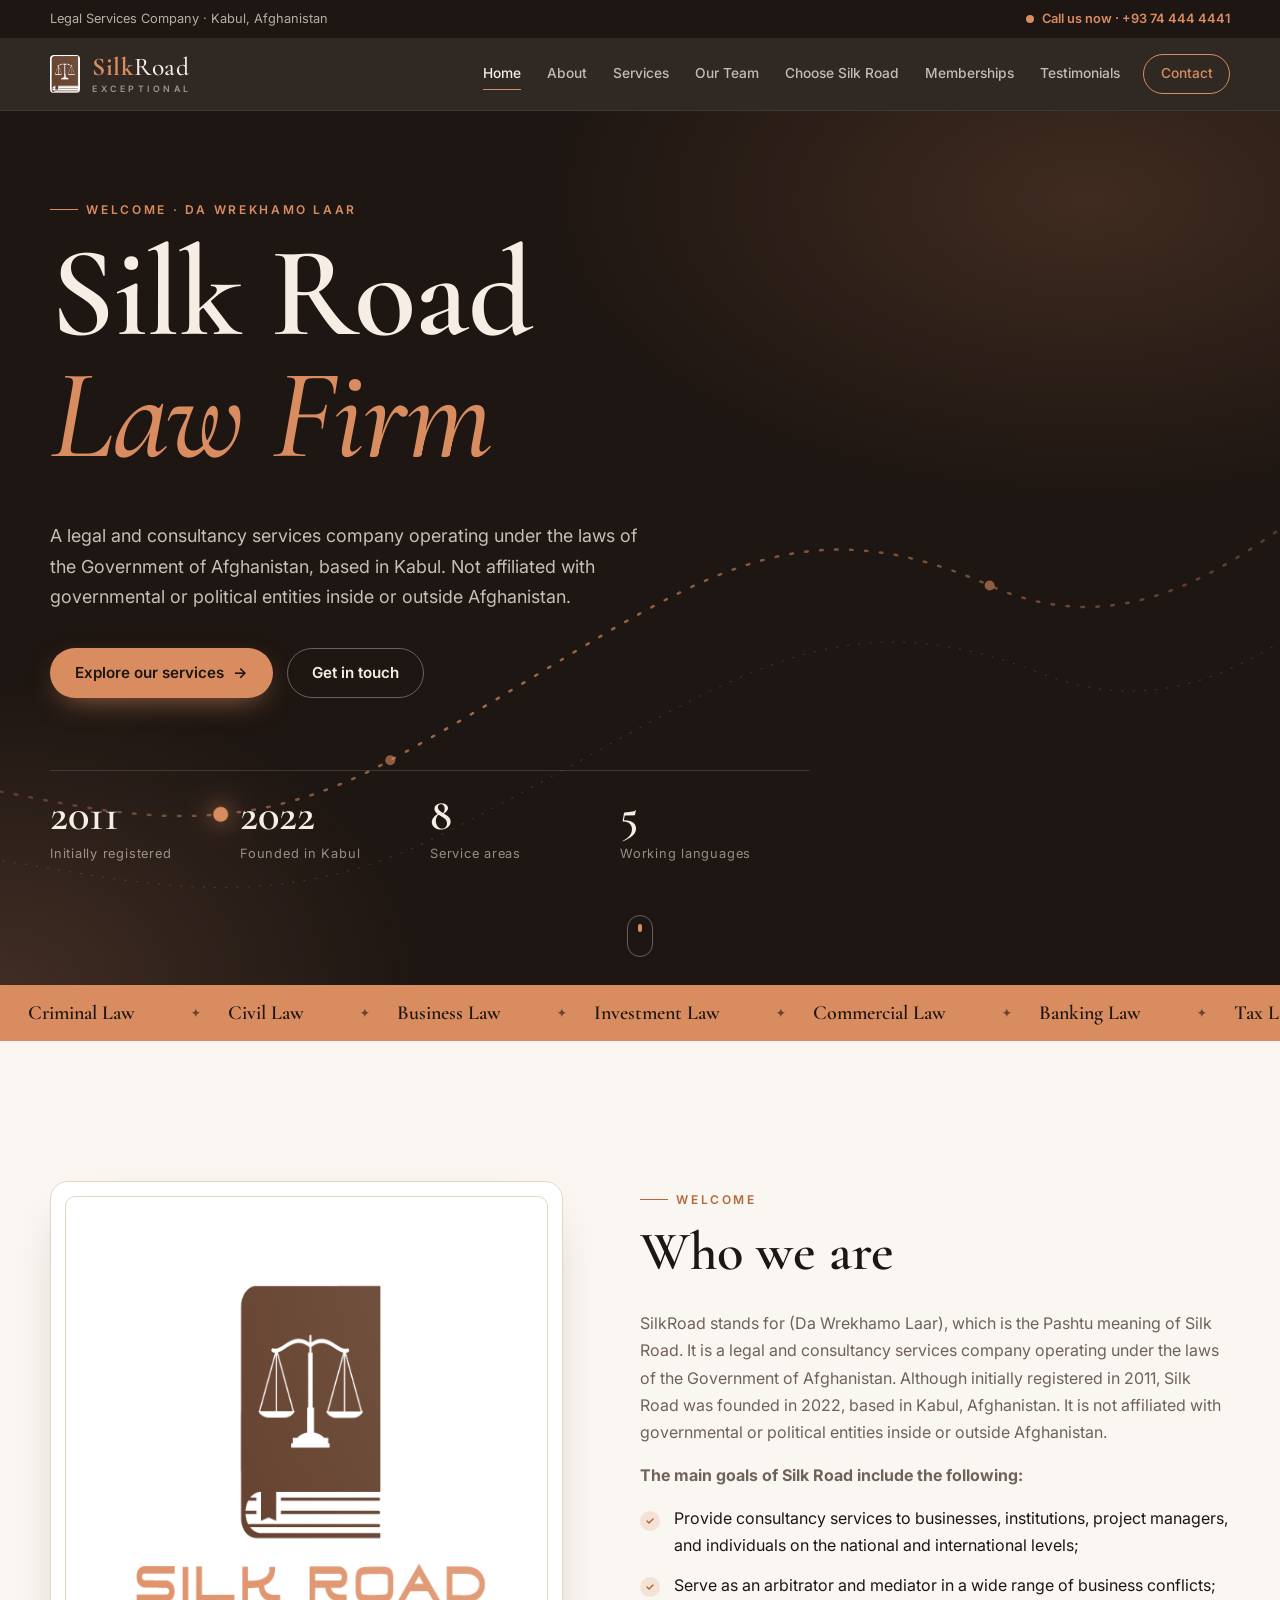
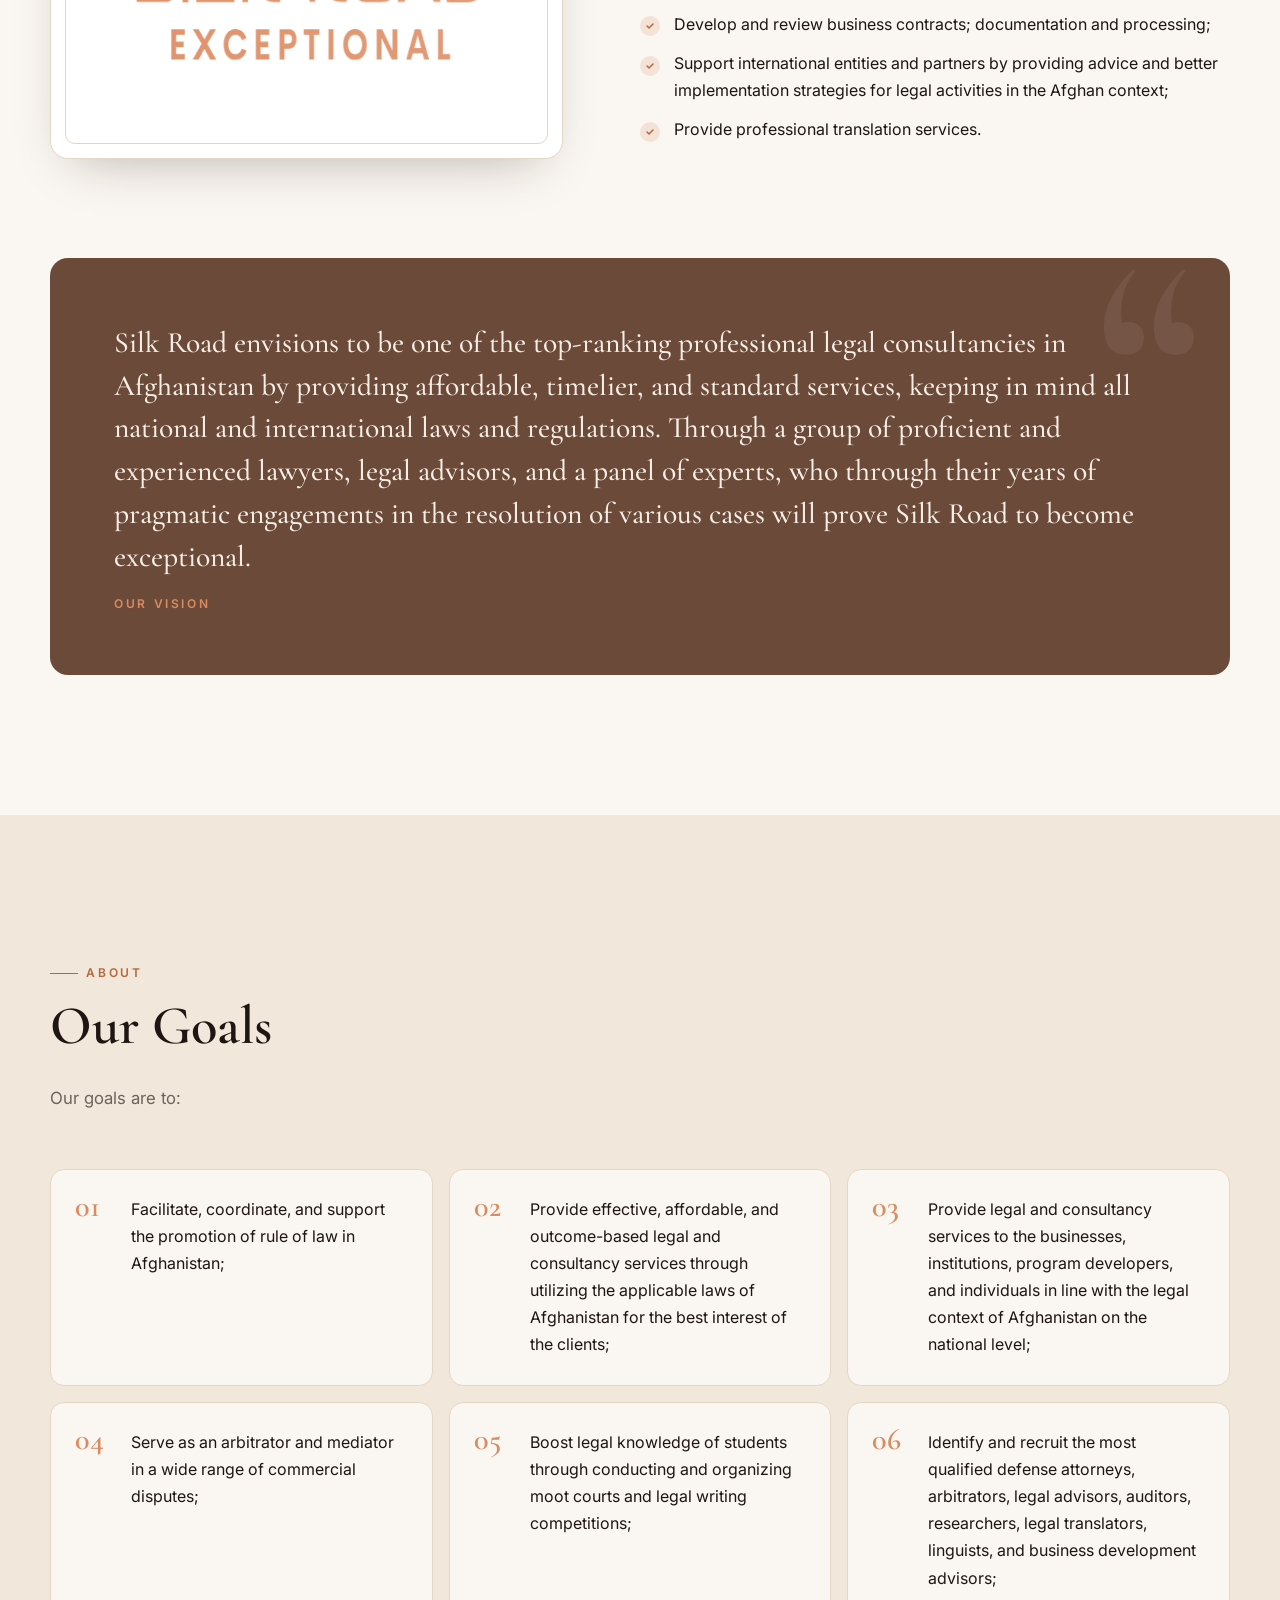
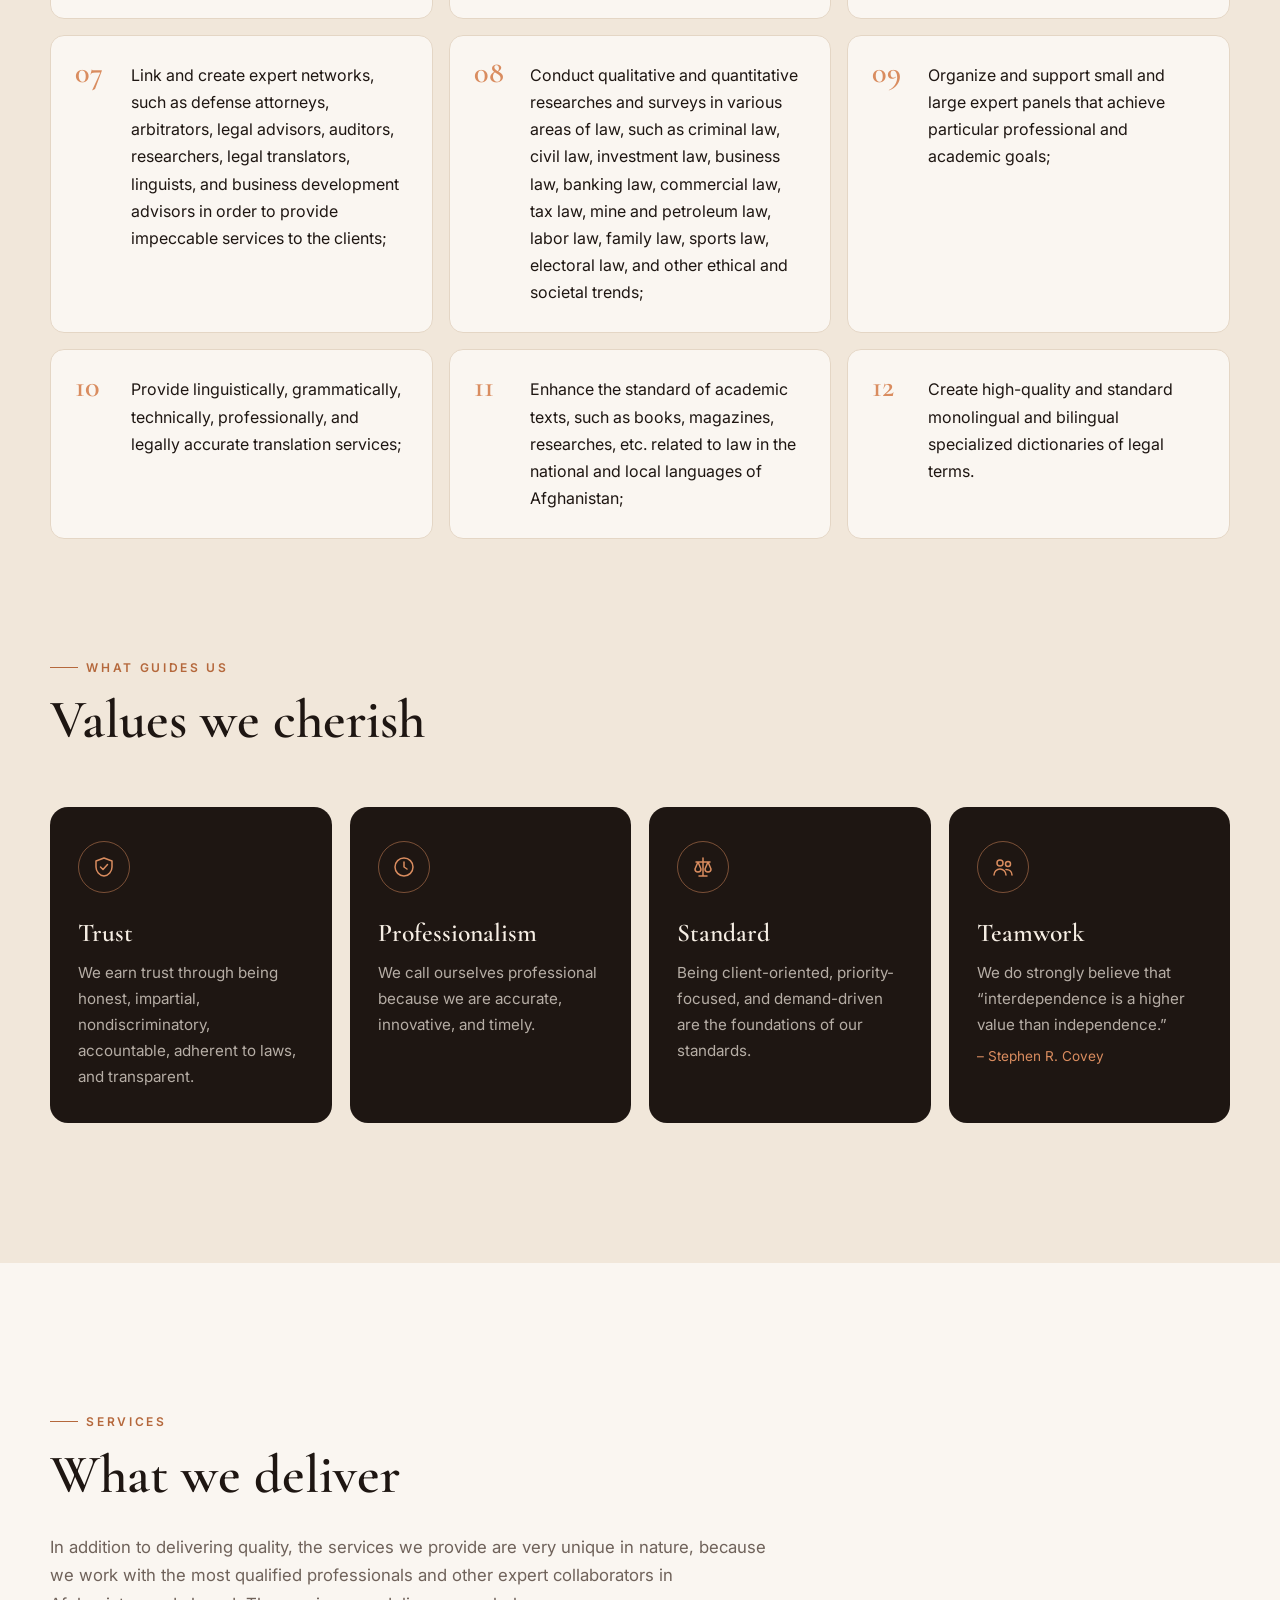
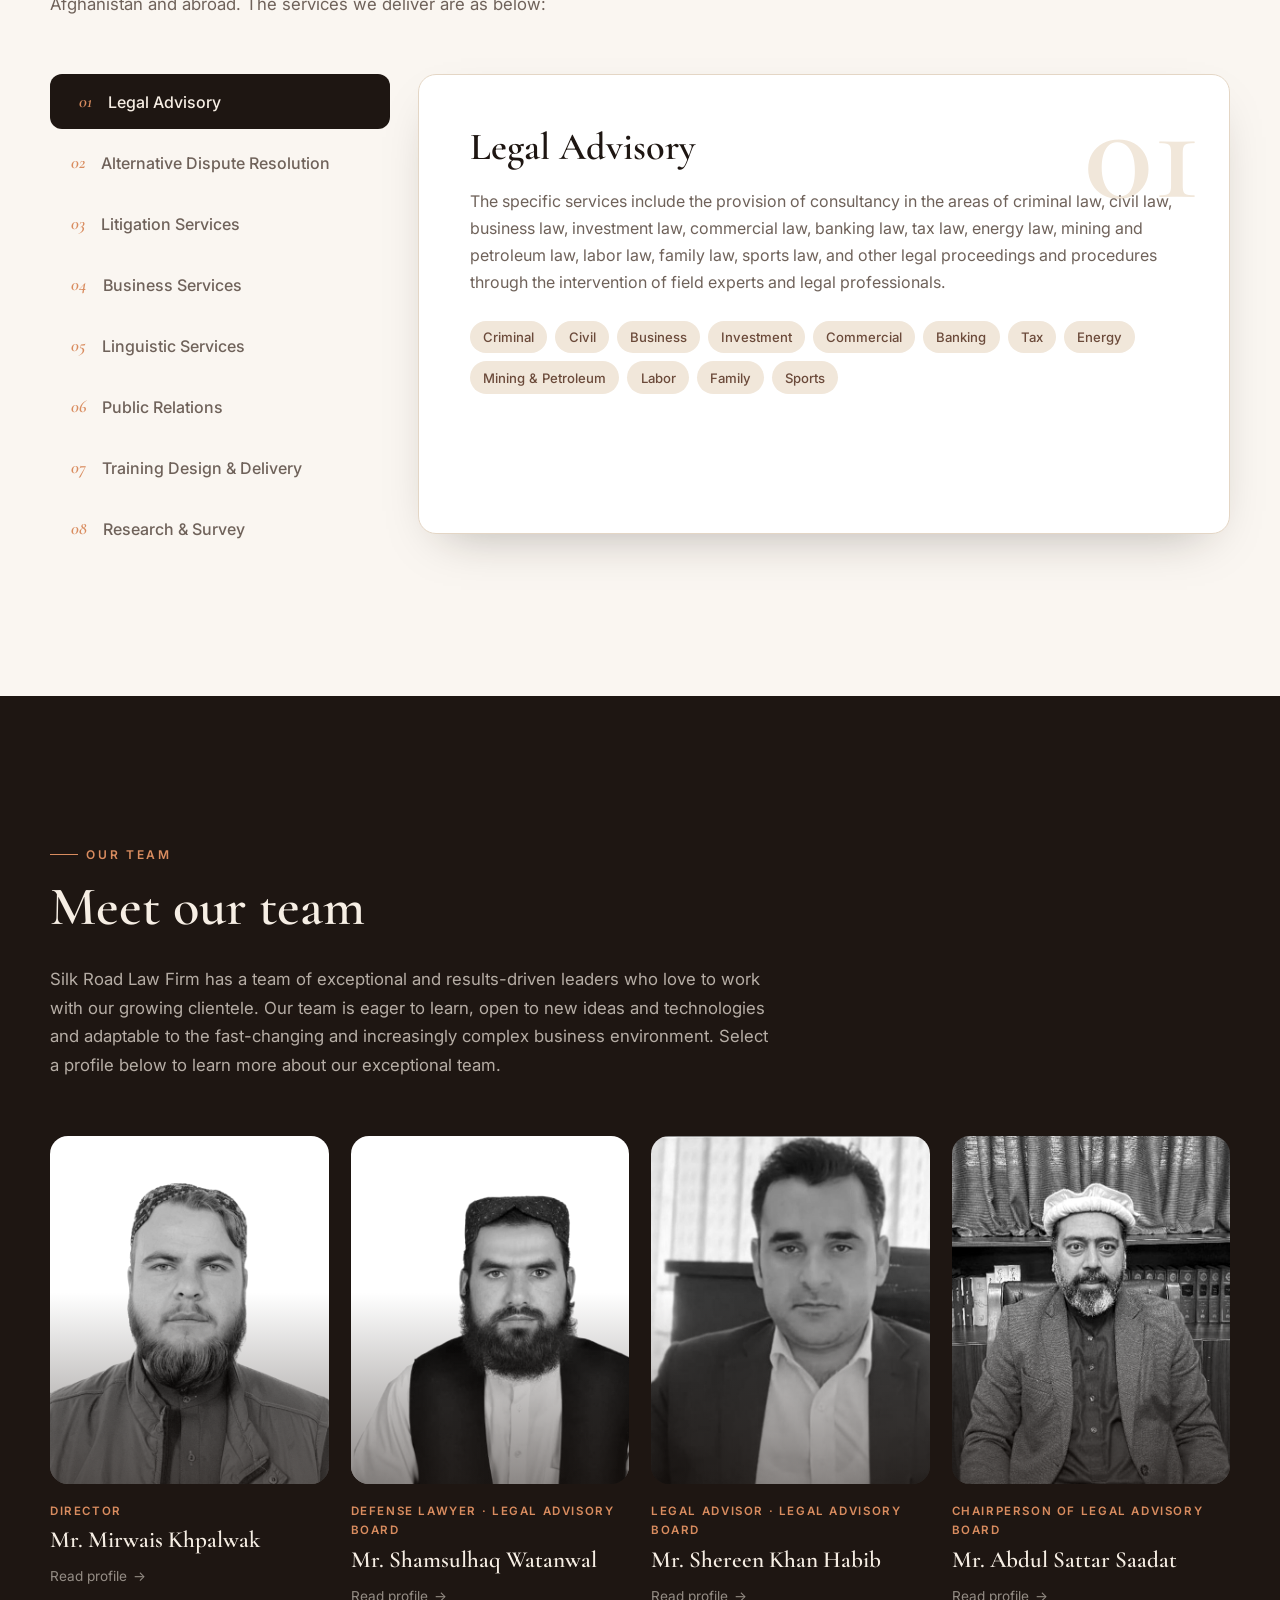
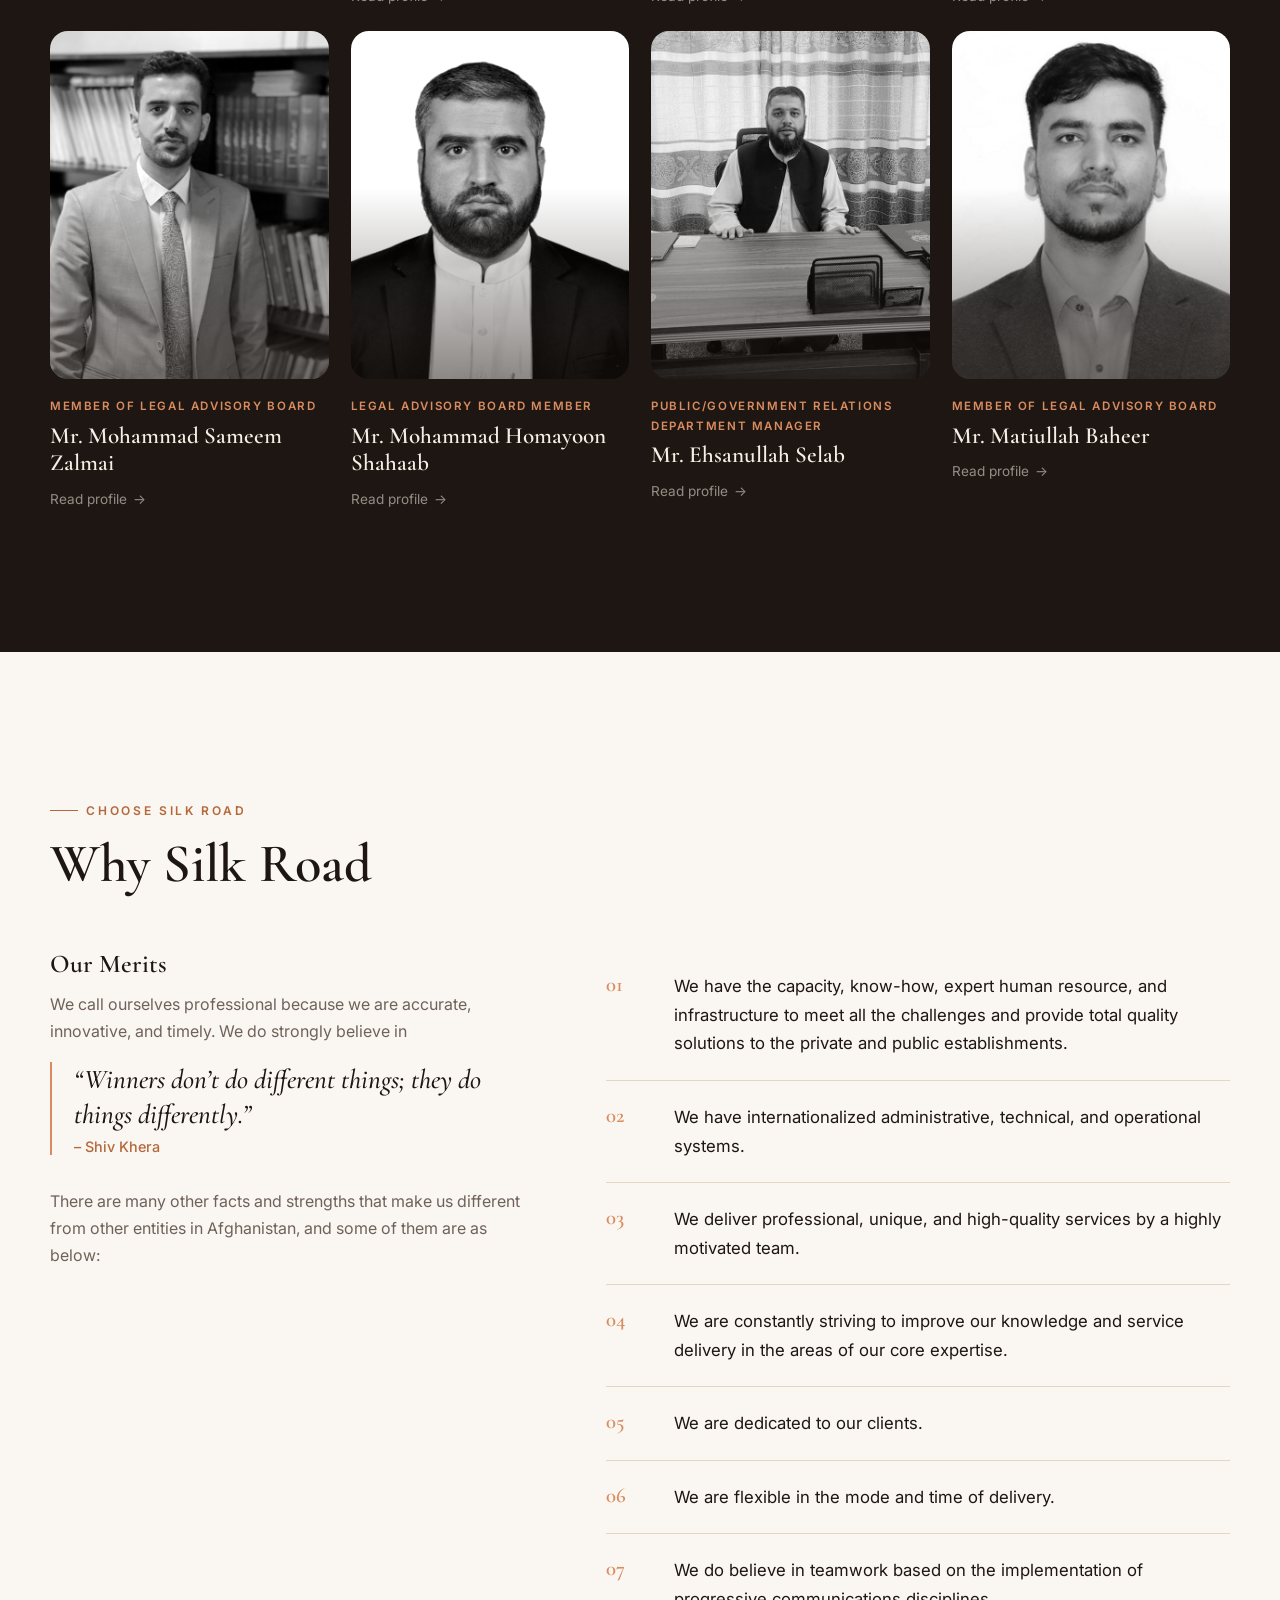
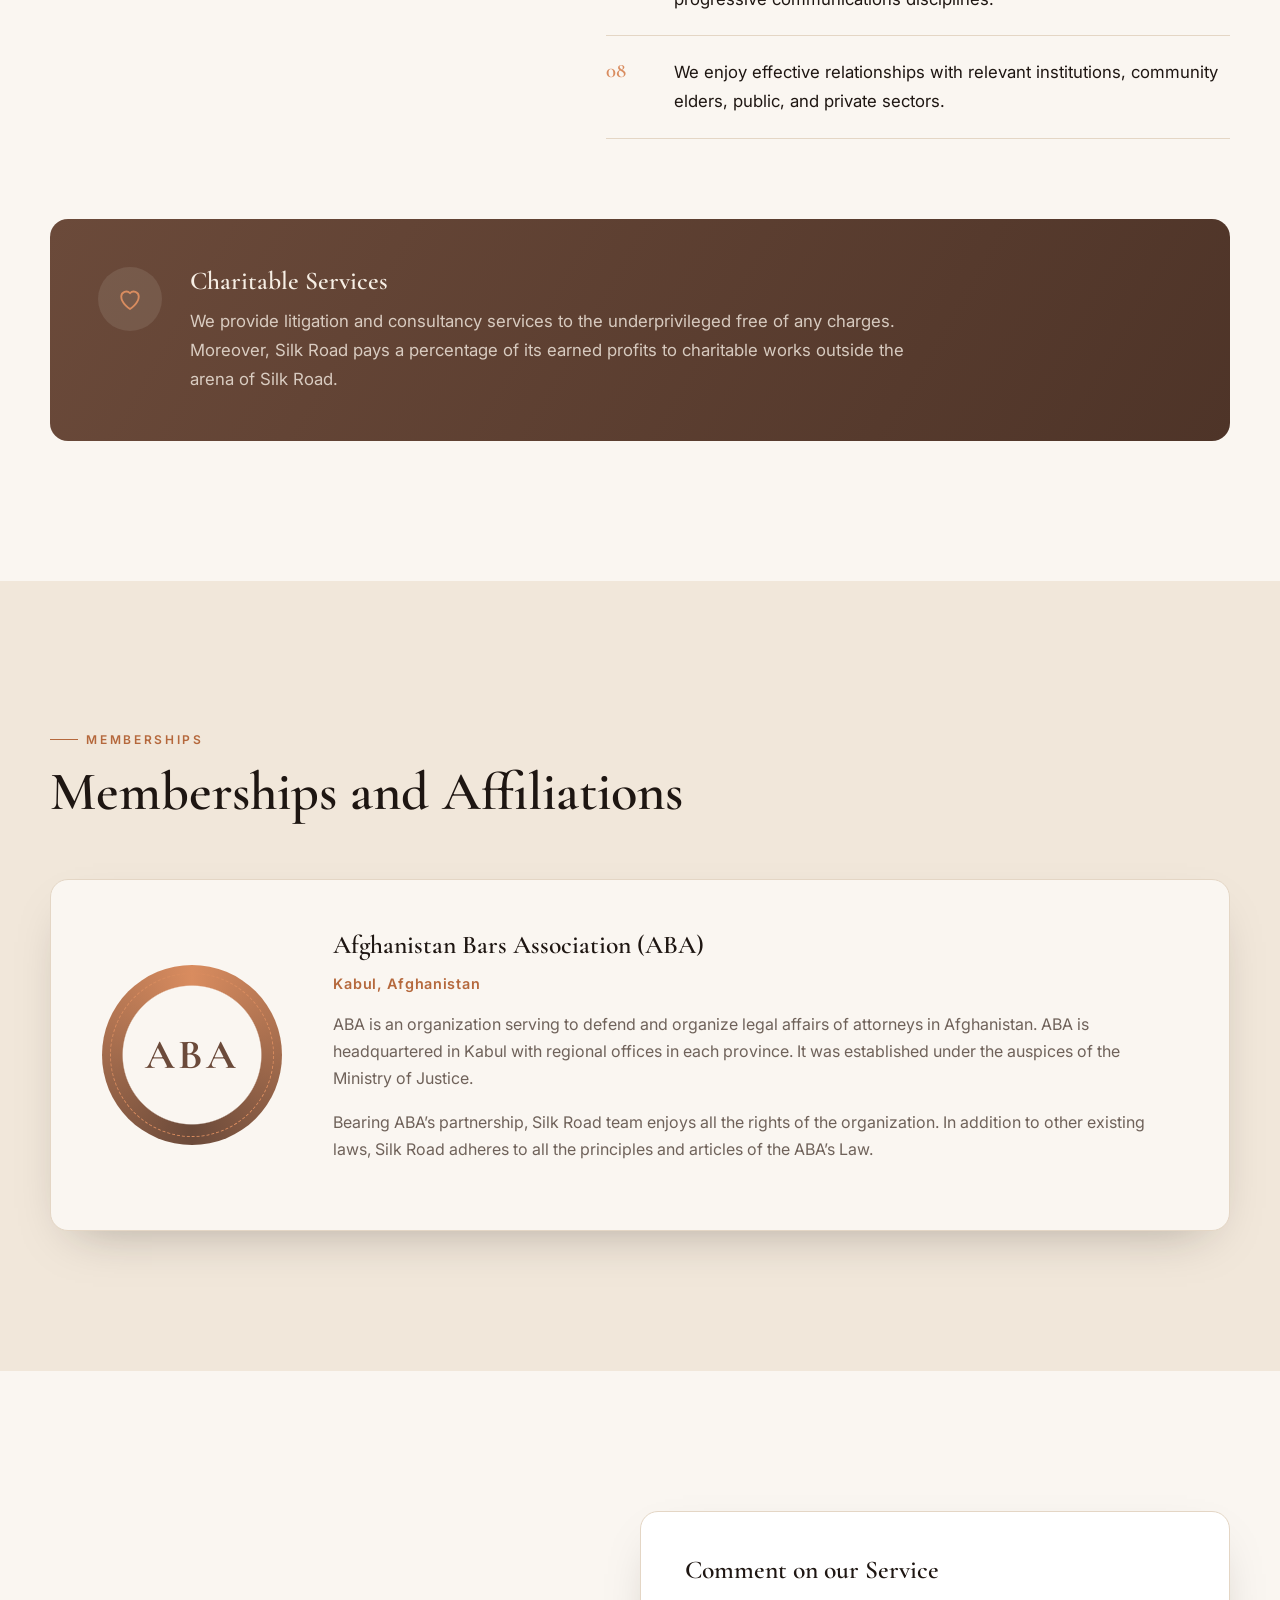
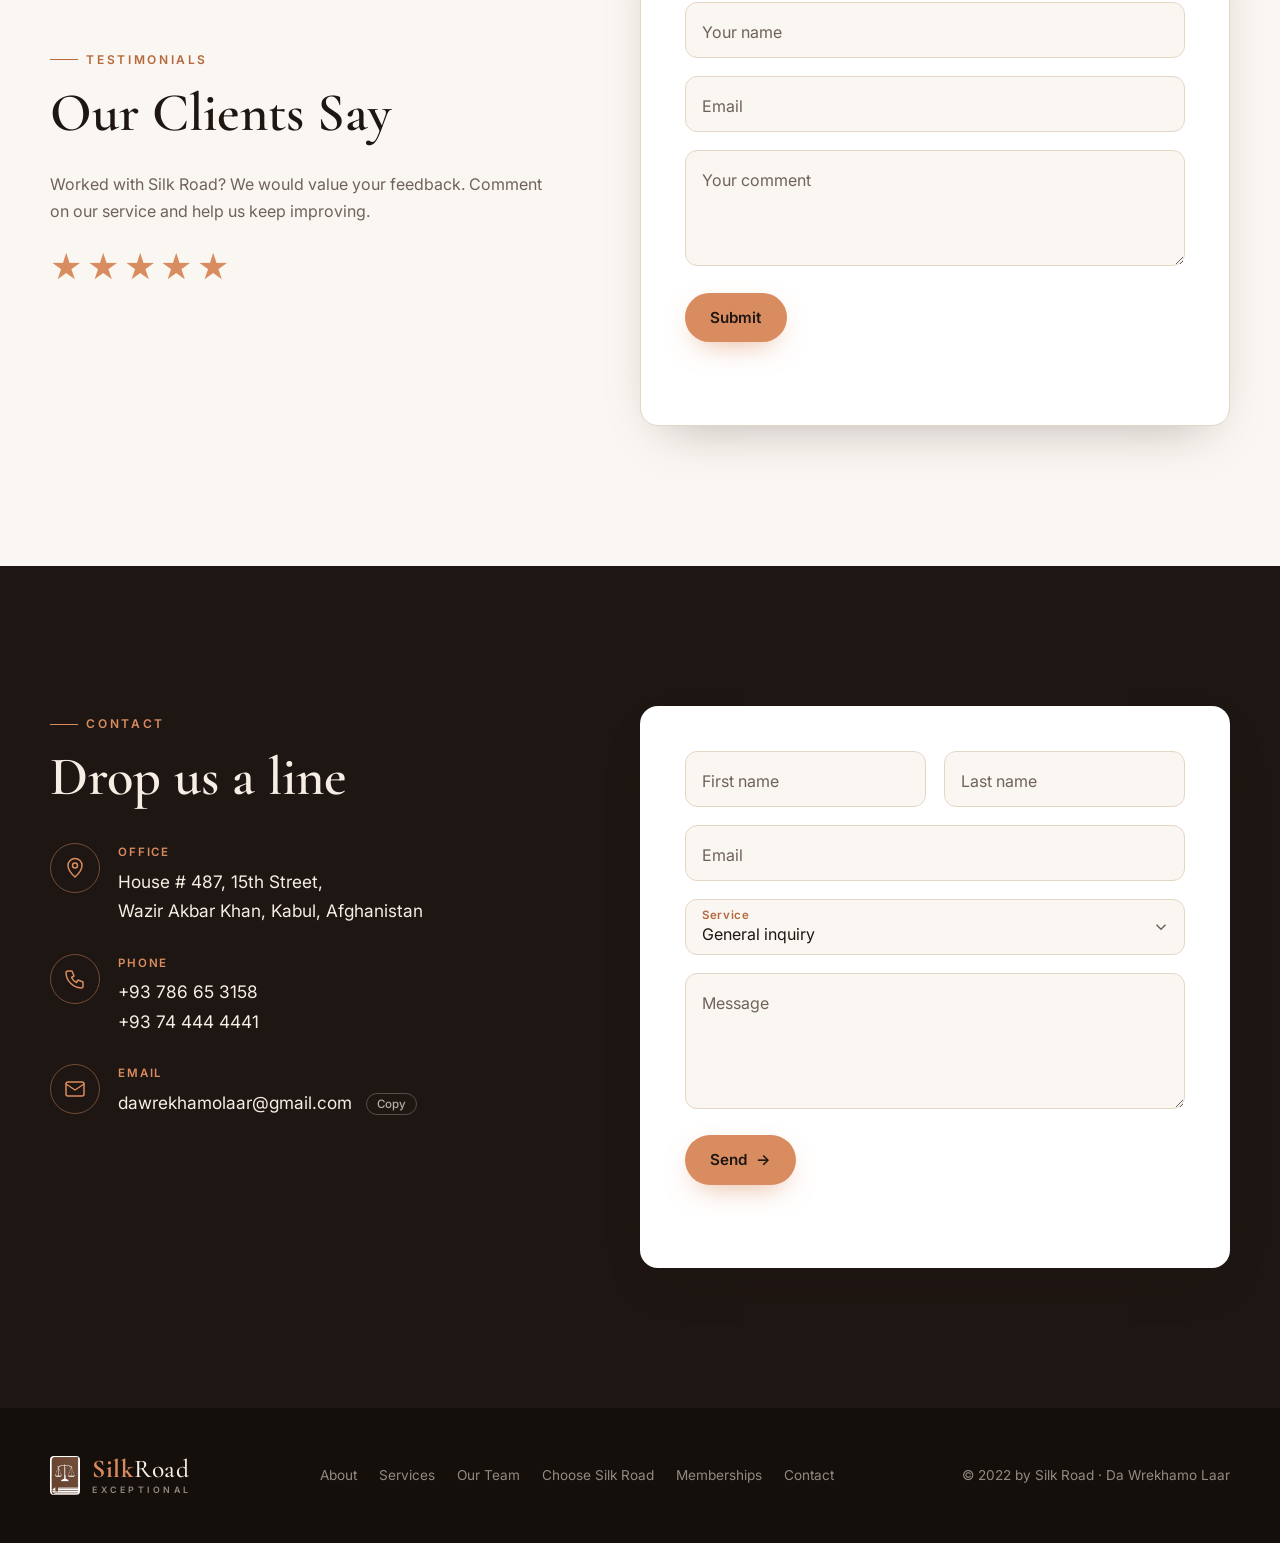
==== commit e8a5f1fa: "Send contact and feedback forms to dawrekhamolaar@gmail.com via FormSubmit Falls back to the visitor" ====
--- a/index.html
+++ b/index.html
@@ -509,6 +509,7 @@
     </div>
     <form class="card form reveal" data-subject="Comment on Silk Road's service" novalidate>
       <h3>Comment on our Service</h3>
+      <input type="text" name="_honey" class="hp" tabindex="-1" autocomplete="off" aria-hidden="true">
       <div class="field"><input id="t-name" name="Name" required placeholder=" "><label for="t-name">Your name</label></div>
       <div class="field"><input id="t-email" name="Email" type="email" required placeholder=" "><label for="t-email">Email</label></div>
       <div class="field"><textarea id="t-msg" name="Comment" rows="4" required placeholder=" "></textarea><label for="t-msg">Your comment</label></div>
@@ -542,6 +543,7 @@
     </div>
 
     <form class="card form reveal" data-subject="Inquiry from website" novalidate>
+      <input type="text" name="_honey" class="hp" tabindex="-1" autocomplete="off" aria-hidden="true">
       <div class="form__row">
         <div class="field"><input id="c-first" name="First name" required placeholder=" "><label for="c-first">First name</label></div>
         <div class="field"><input id="c-last" name="Last name" placeholder=" "><label for="c-last">Last name</label></div>
--- a/styles.css
+++ b/styles.css
@@ -499,3 +499,4 @@
   .js .reveal { opacity: 1; transform: none; }
   .traveller { display: none; }
 }
+.hp { position: absolute; left: -9999px; width: 1px; height: 1px; opacity: 0; }
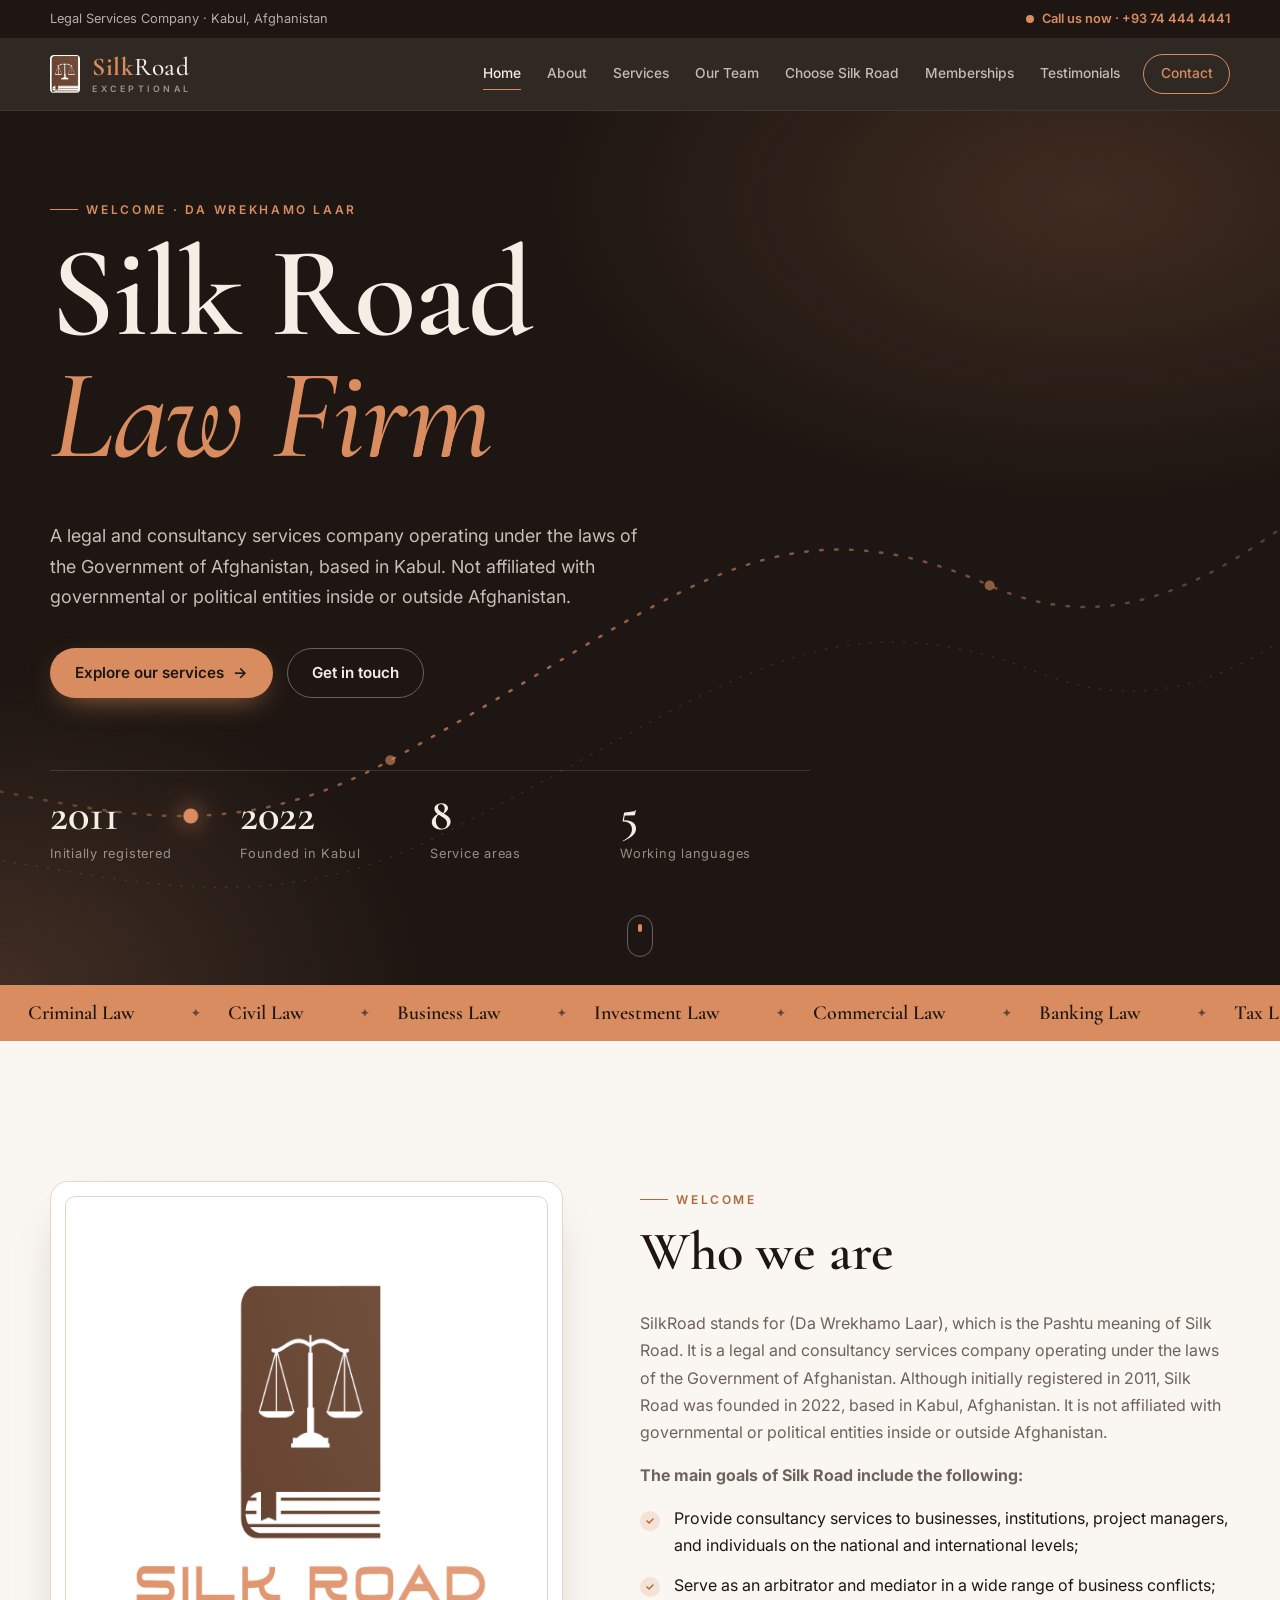
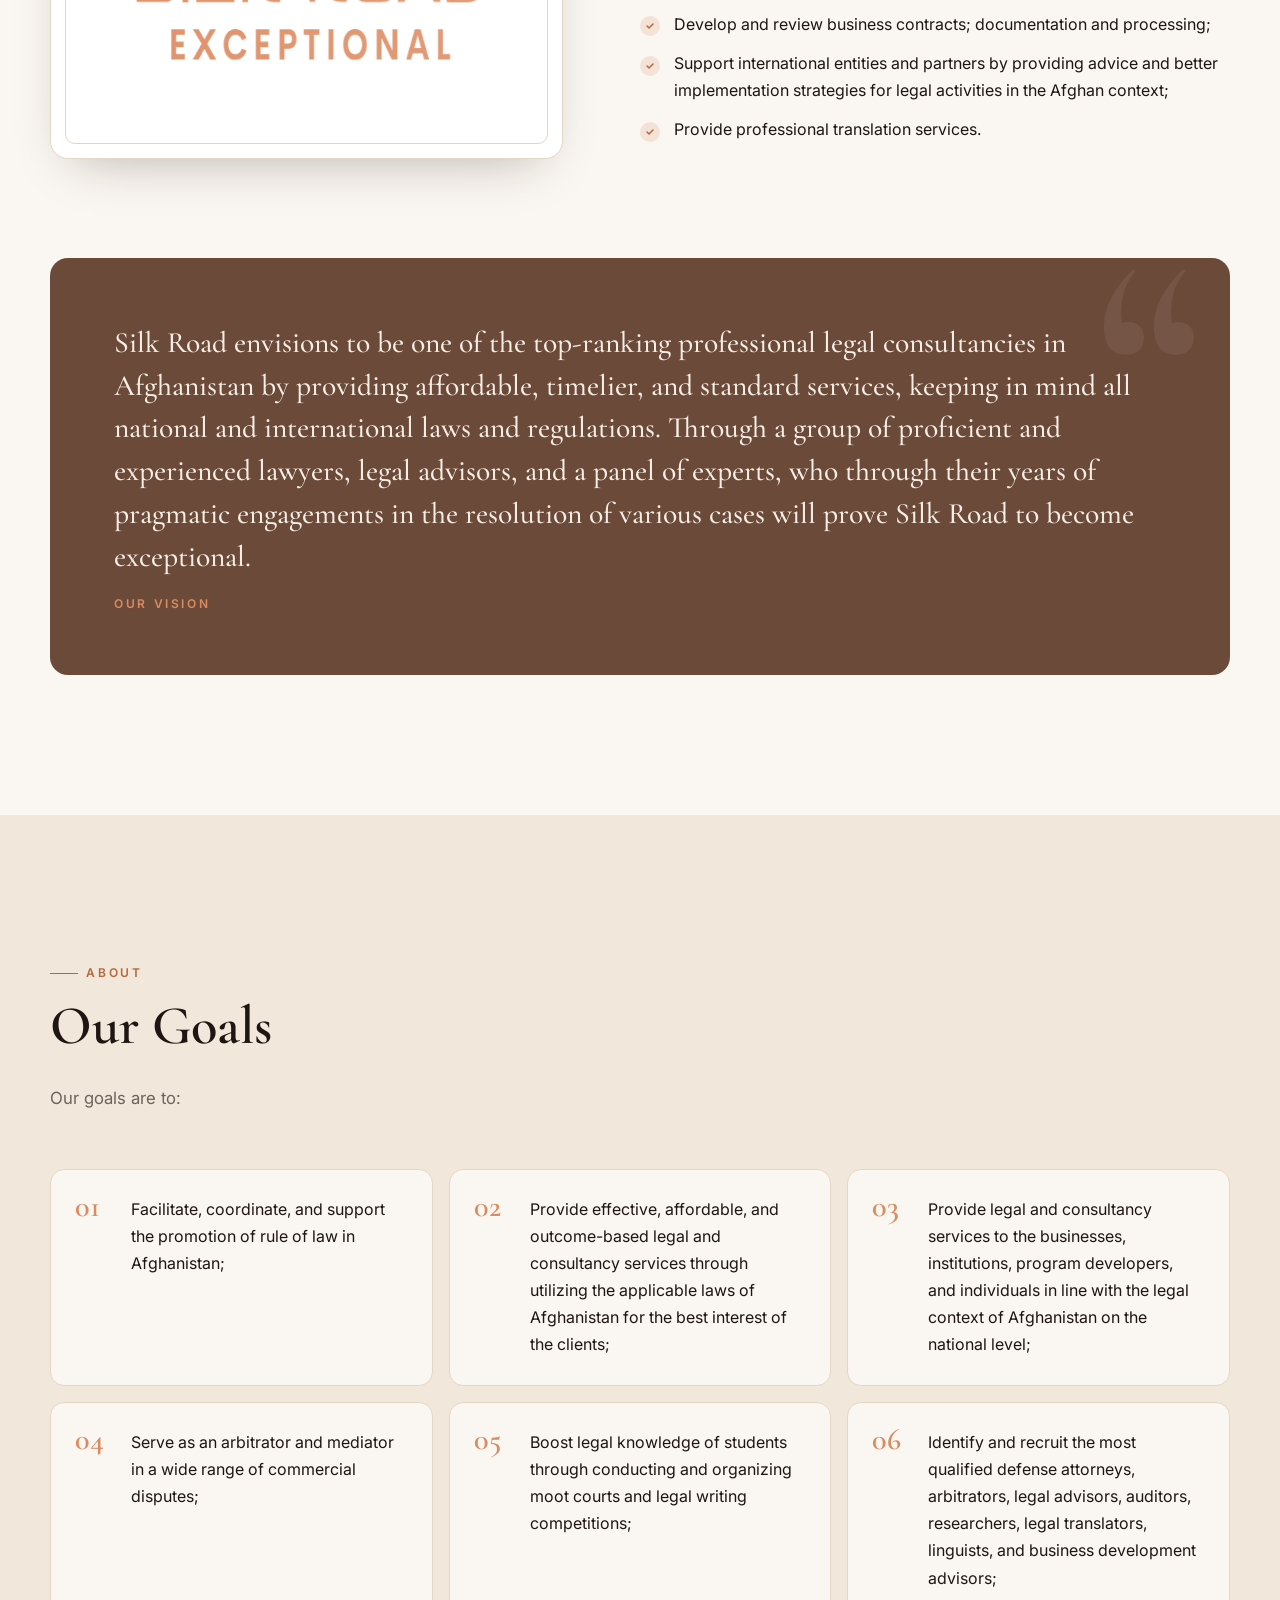
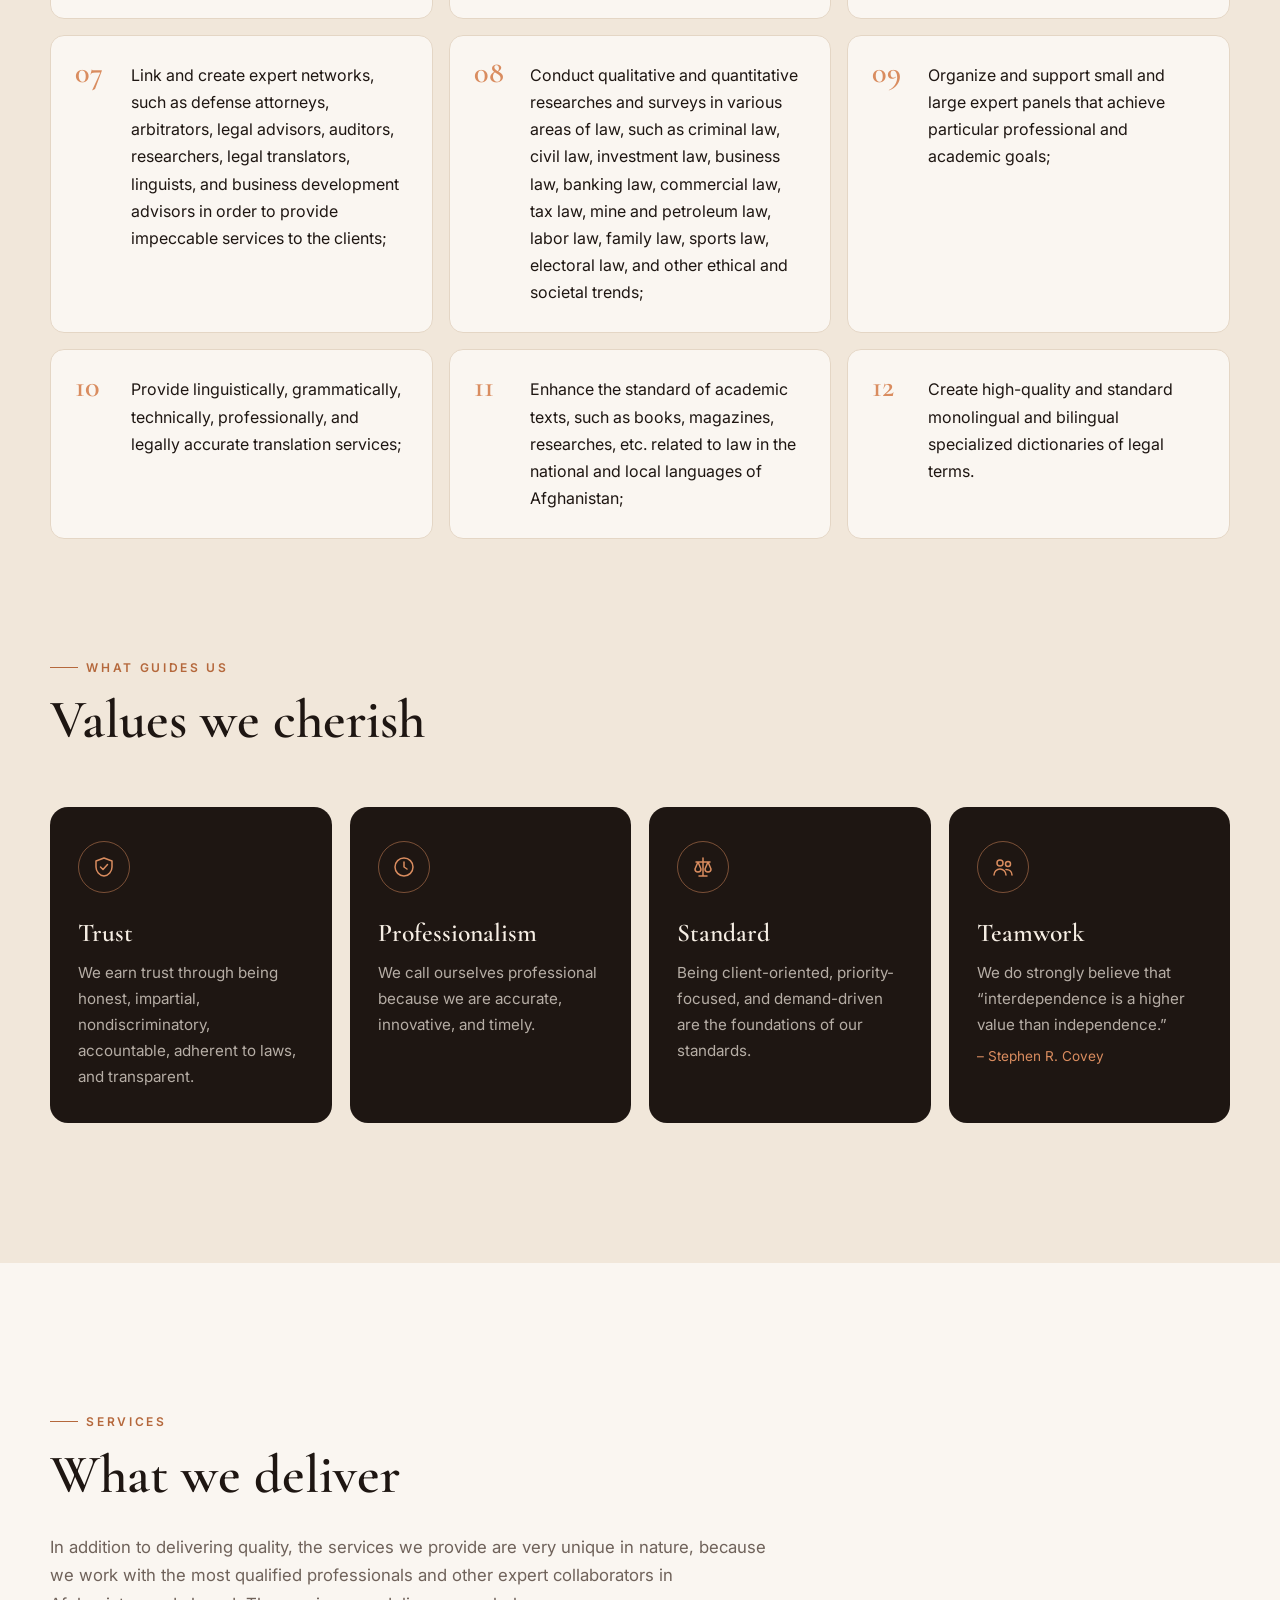
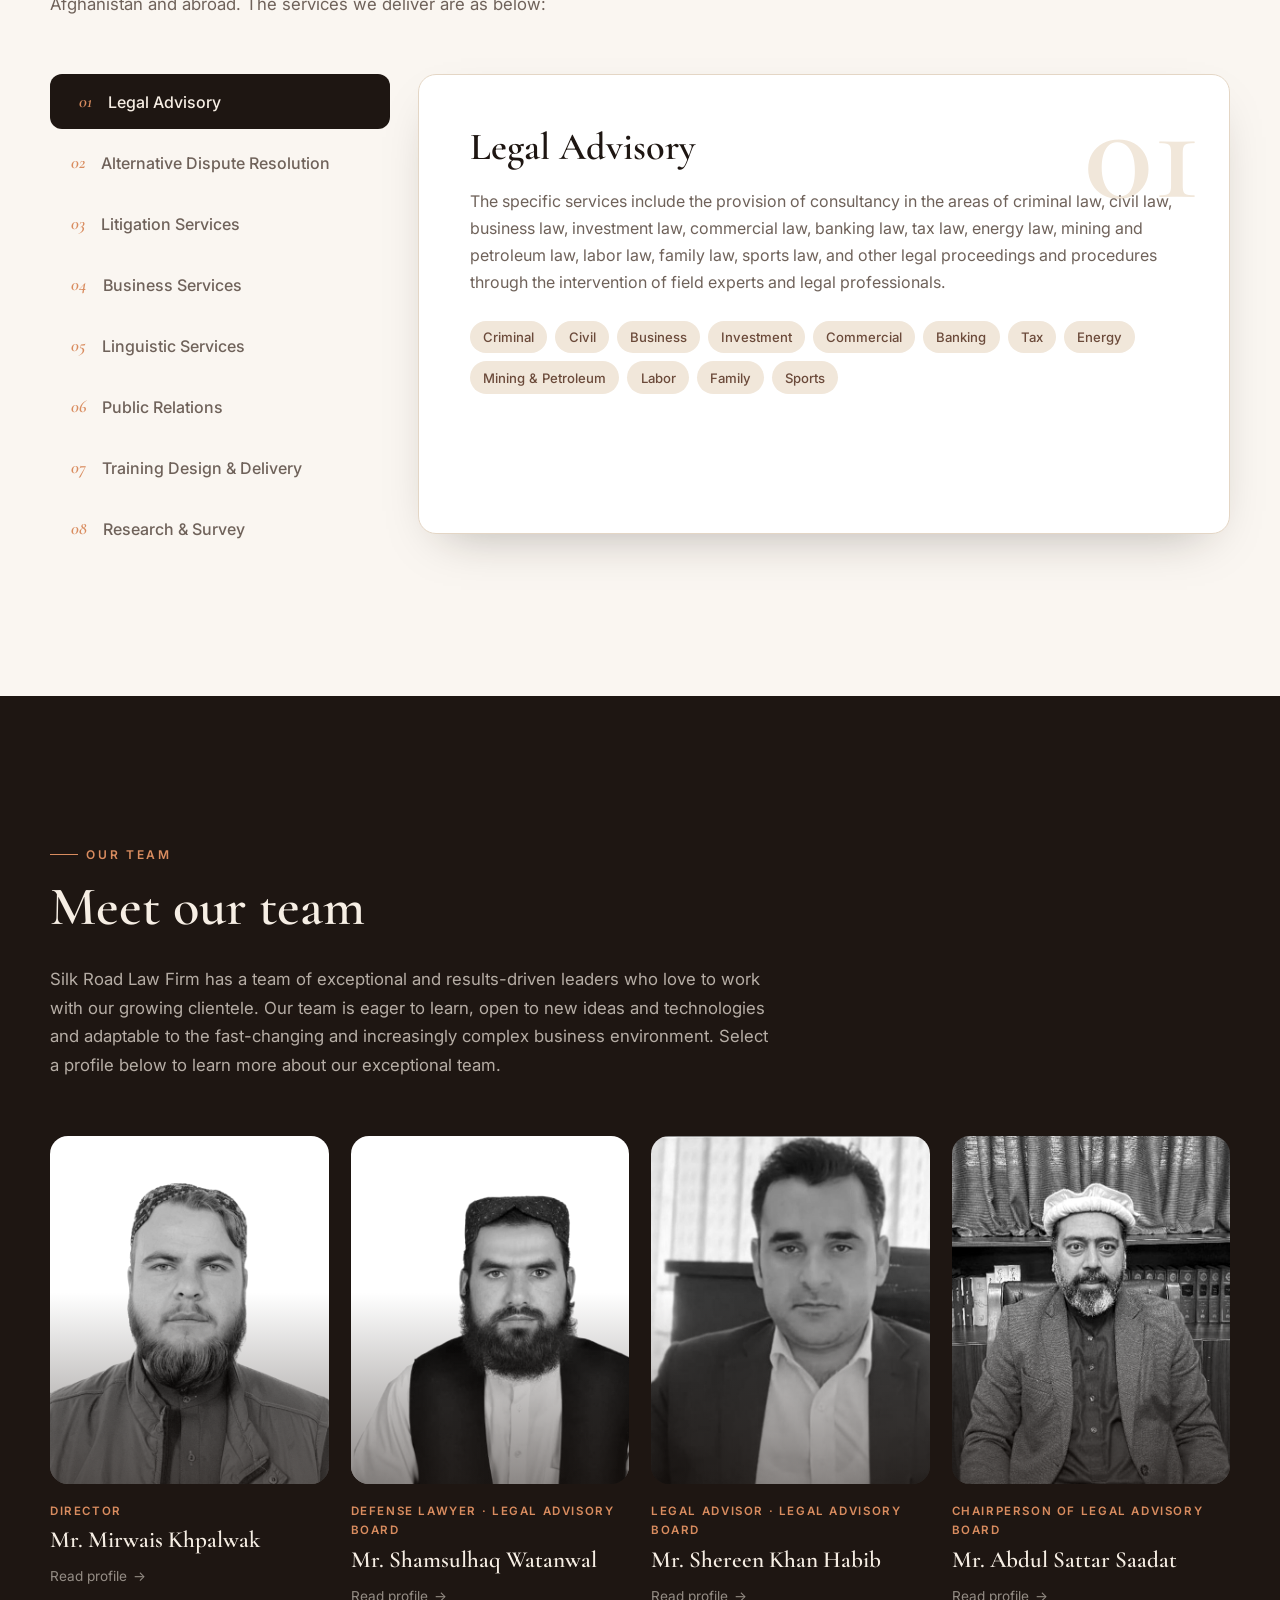
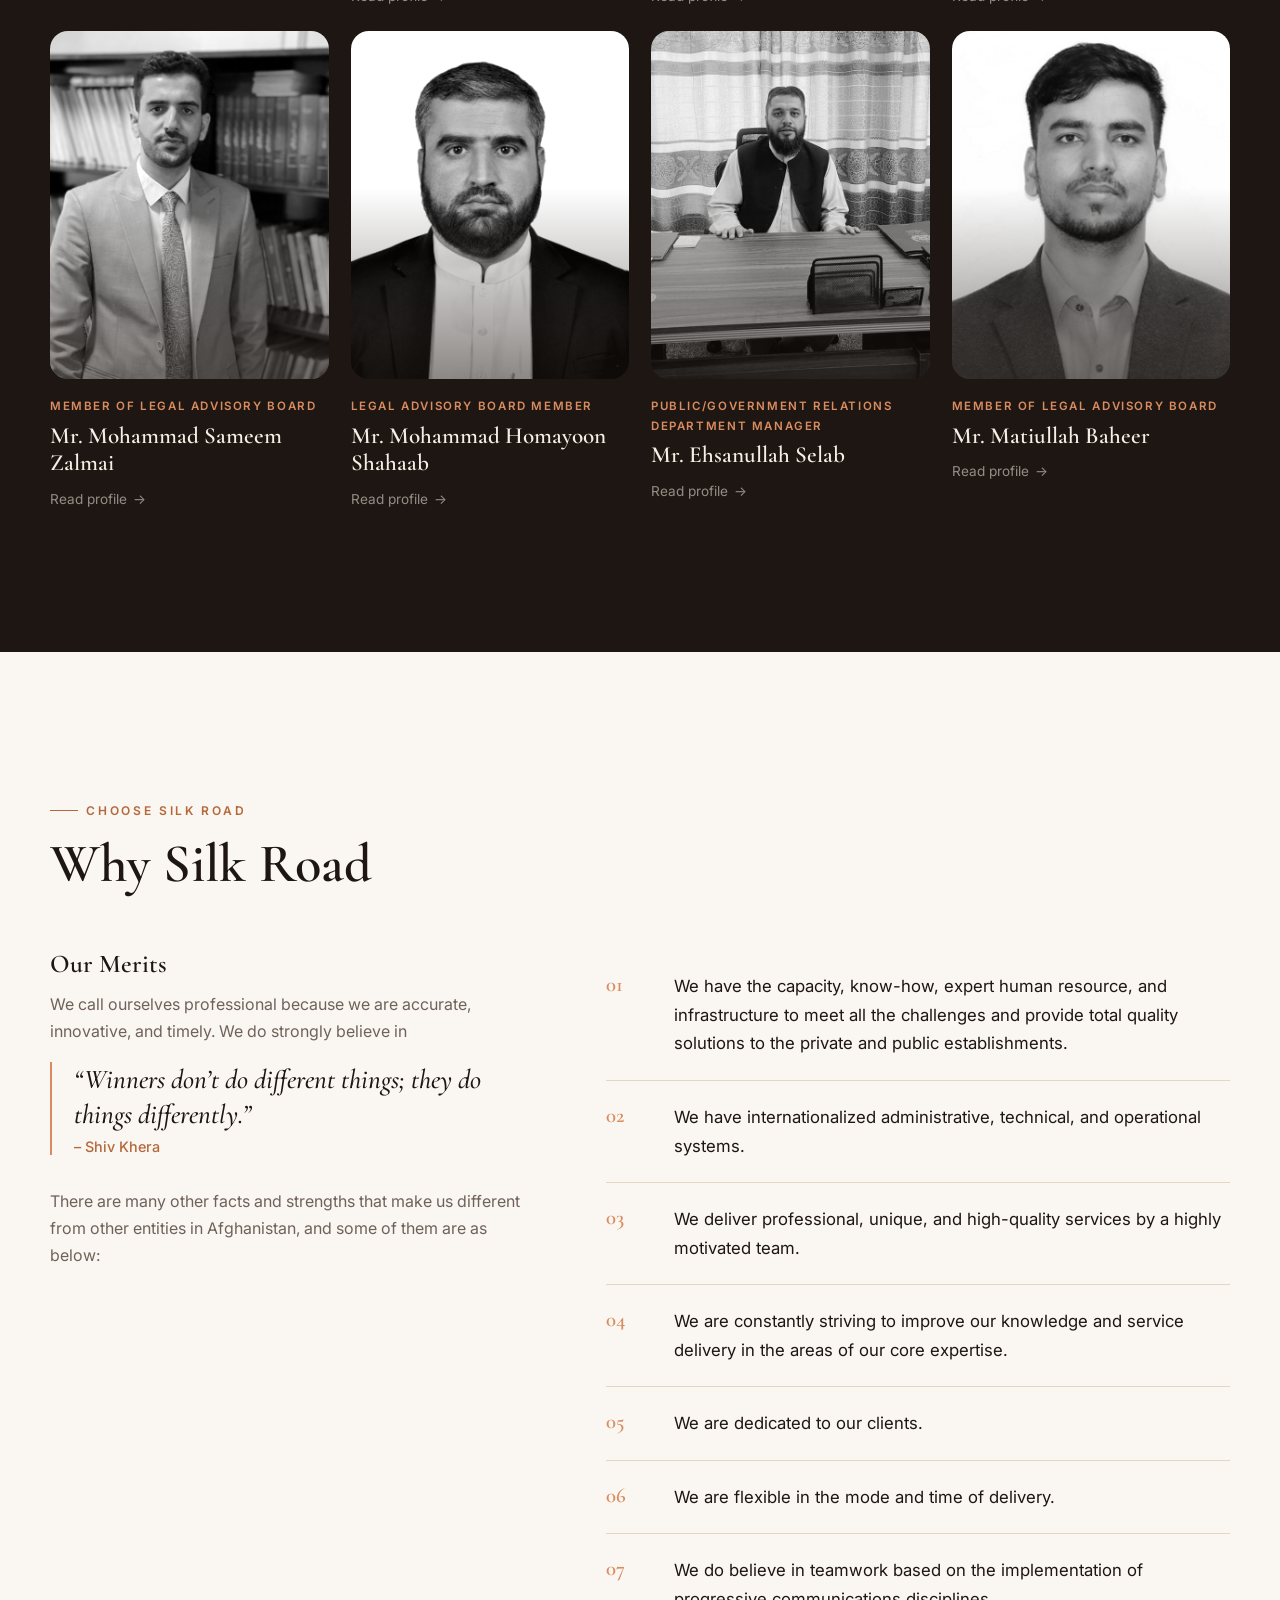
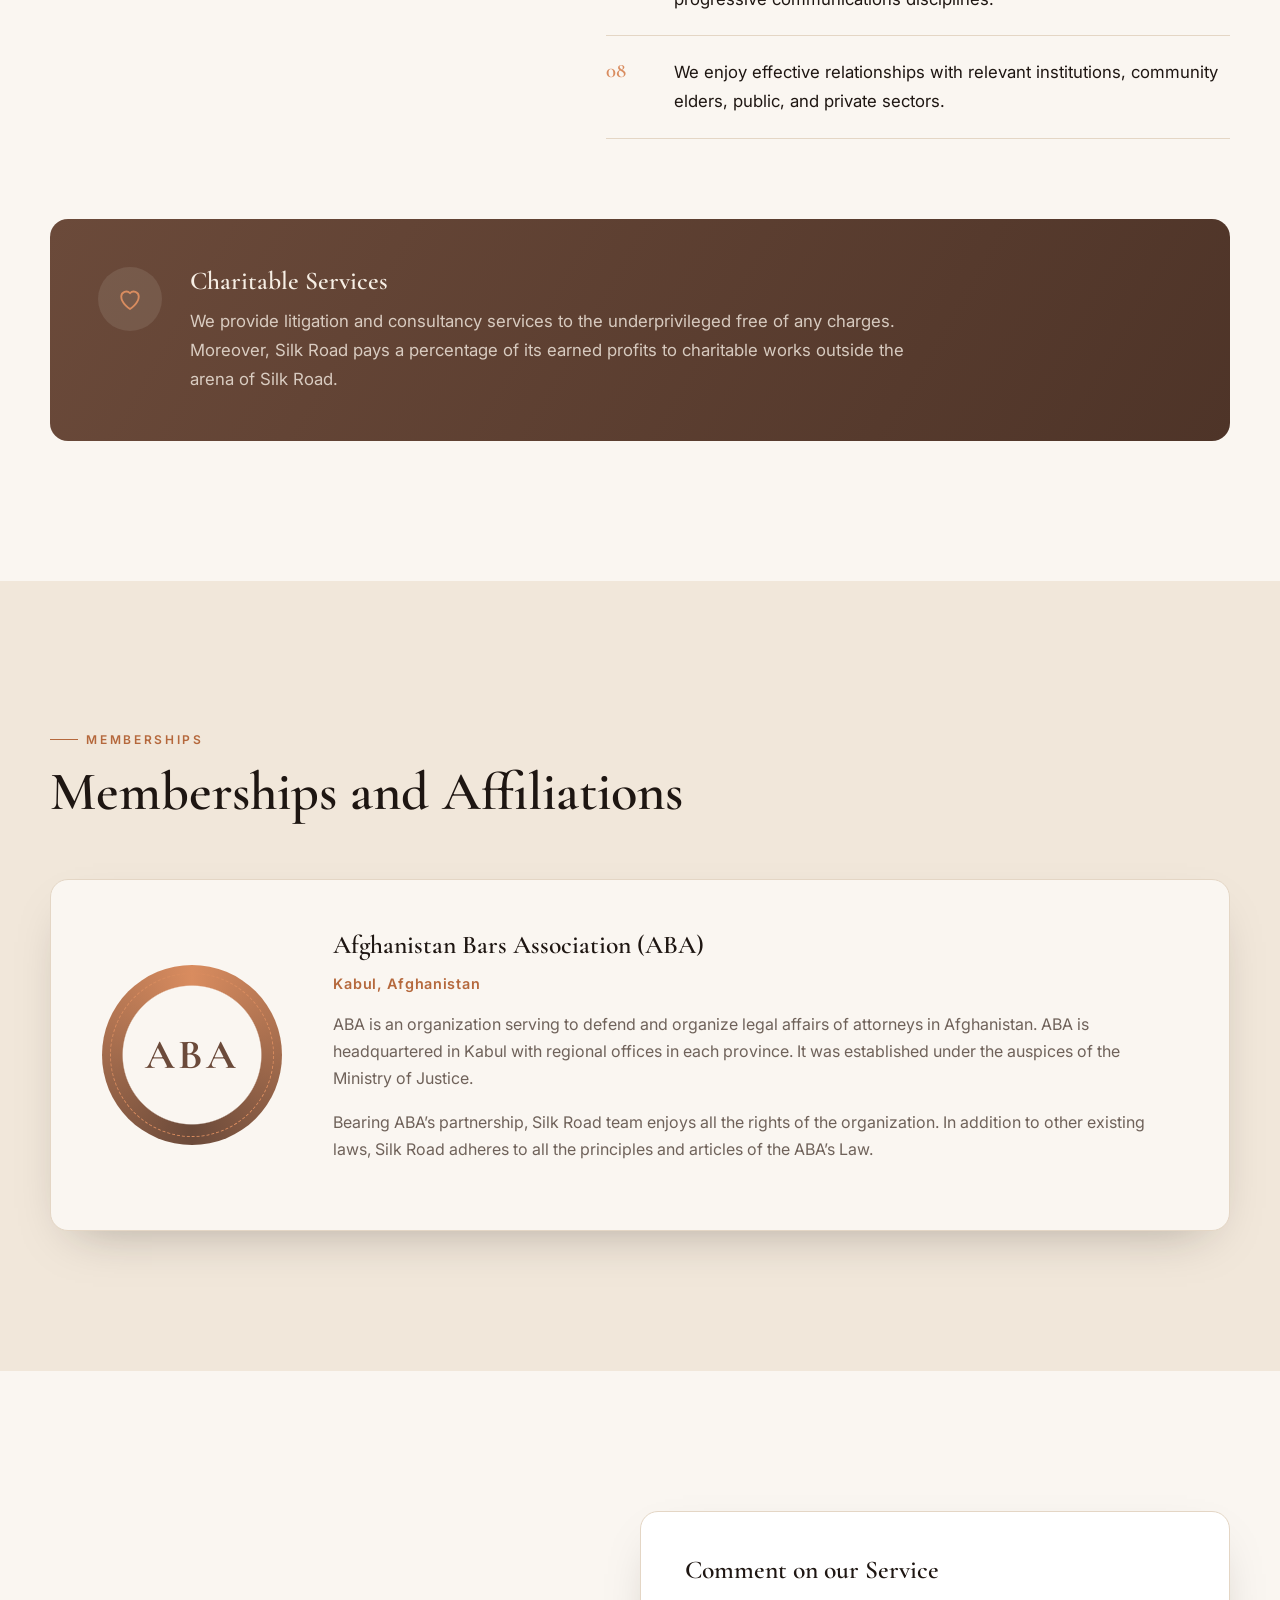
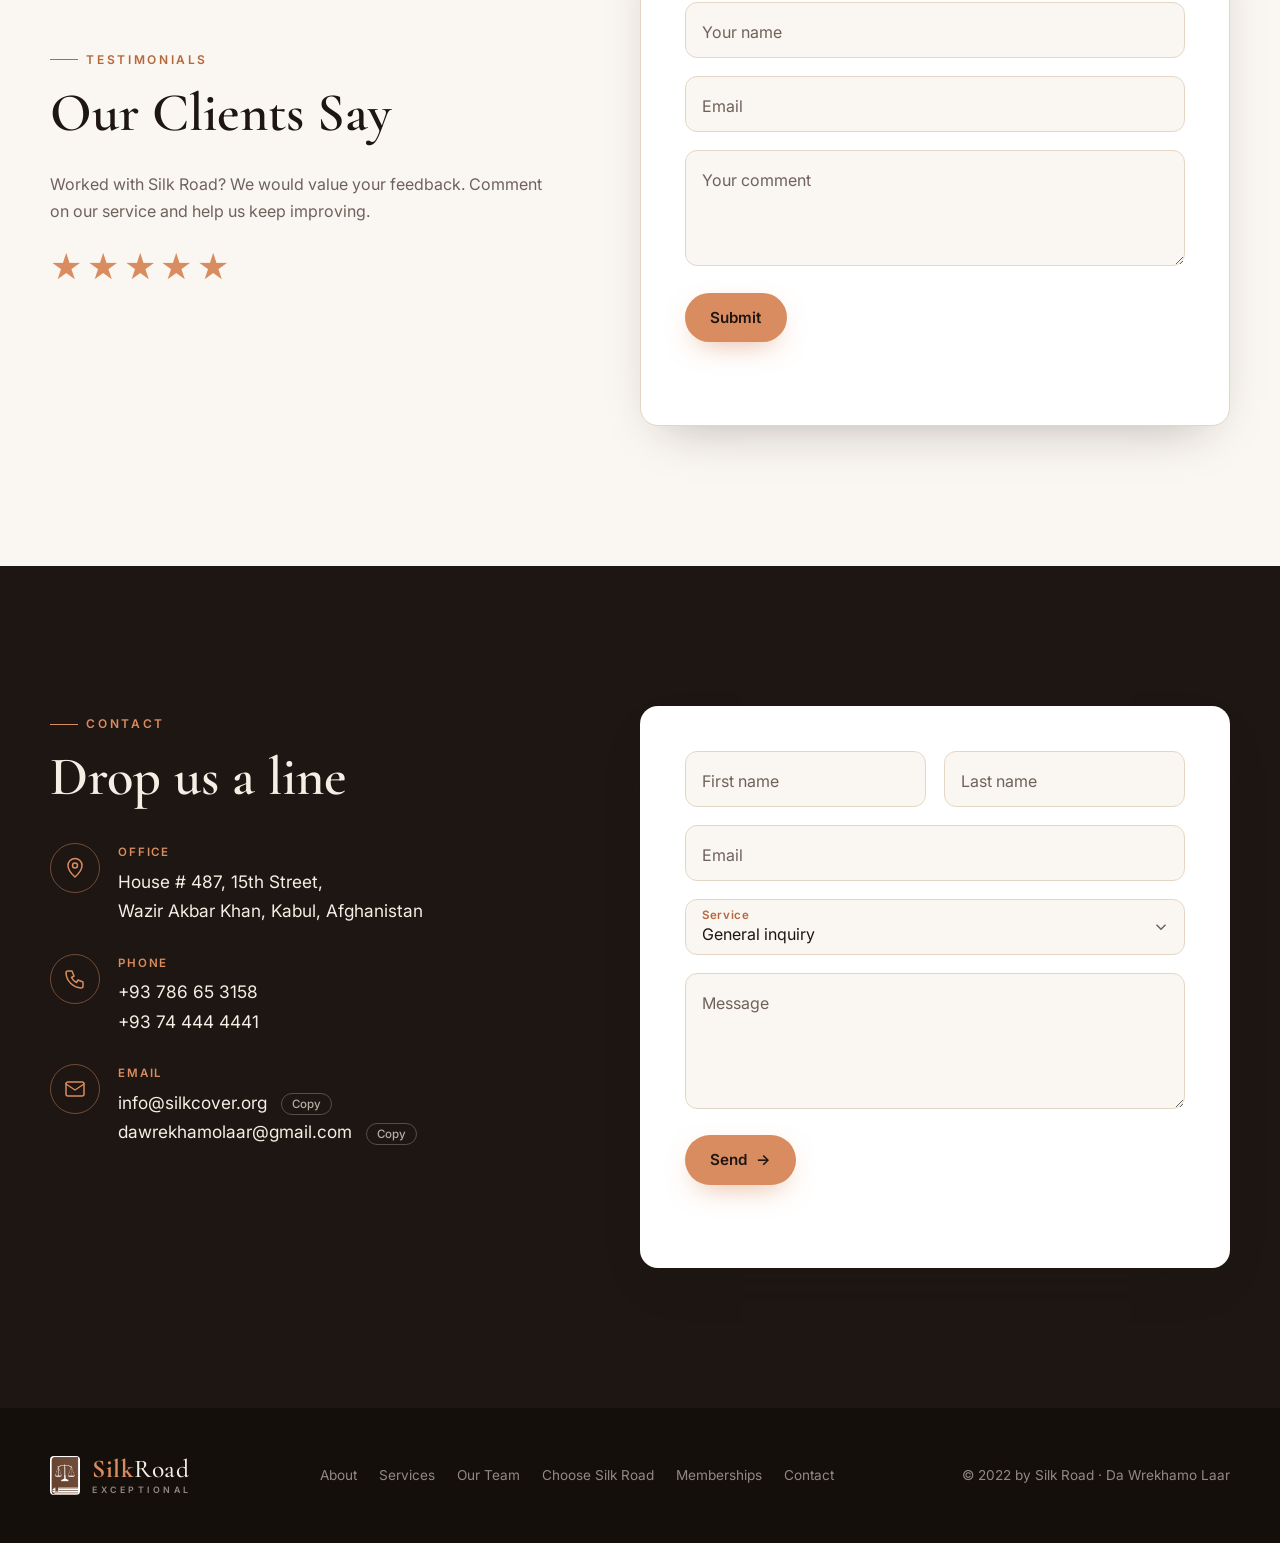
==== commit f521801a: "Add info@silkcover.org to contact emails Co-Authored-By: Claude Opus 5.5 <noreply@anthropic.com>" ====
--- a/index.html
+++ b/index.html
@@ -536,7 +536,9 @@
         </li>
         <li>
           <span class="ci" aria-hidden="true"><svg viewBox="0 0 24 24"><rect x="3" y="5" width="18" height="14" rx="2"/><path d="m3 7 9 6 9-6"/></svg></span>
-          <div><small>Email</small><a href="mailto:dawrekhamolaar@gmail.com">dawrekhamolaar@gmail.com</a>
+          <div><small>Email</small><a href="mailto:info@silkcover.org">info@silkcover.org</a>
+            <button class="copy" data-copy="info@silkcover.org" type="button">Copy</button><br>
+            <a href="mailto:dawrekhamolaar@gmail.com">dawrekhamolaar@gmail.com</a>
             <button class="copy" data-copy="dawrekhamolaar@gmail.com" type="button">Copy</button></div>
         </li>
       </ul>
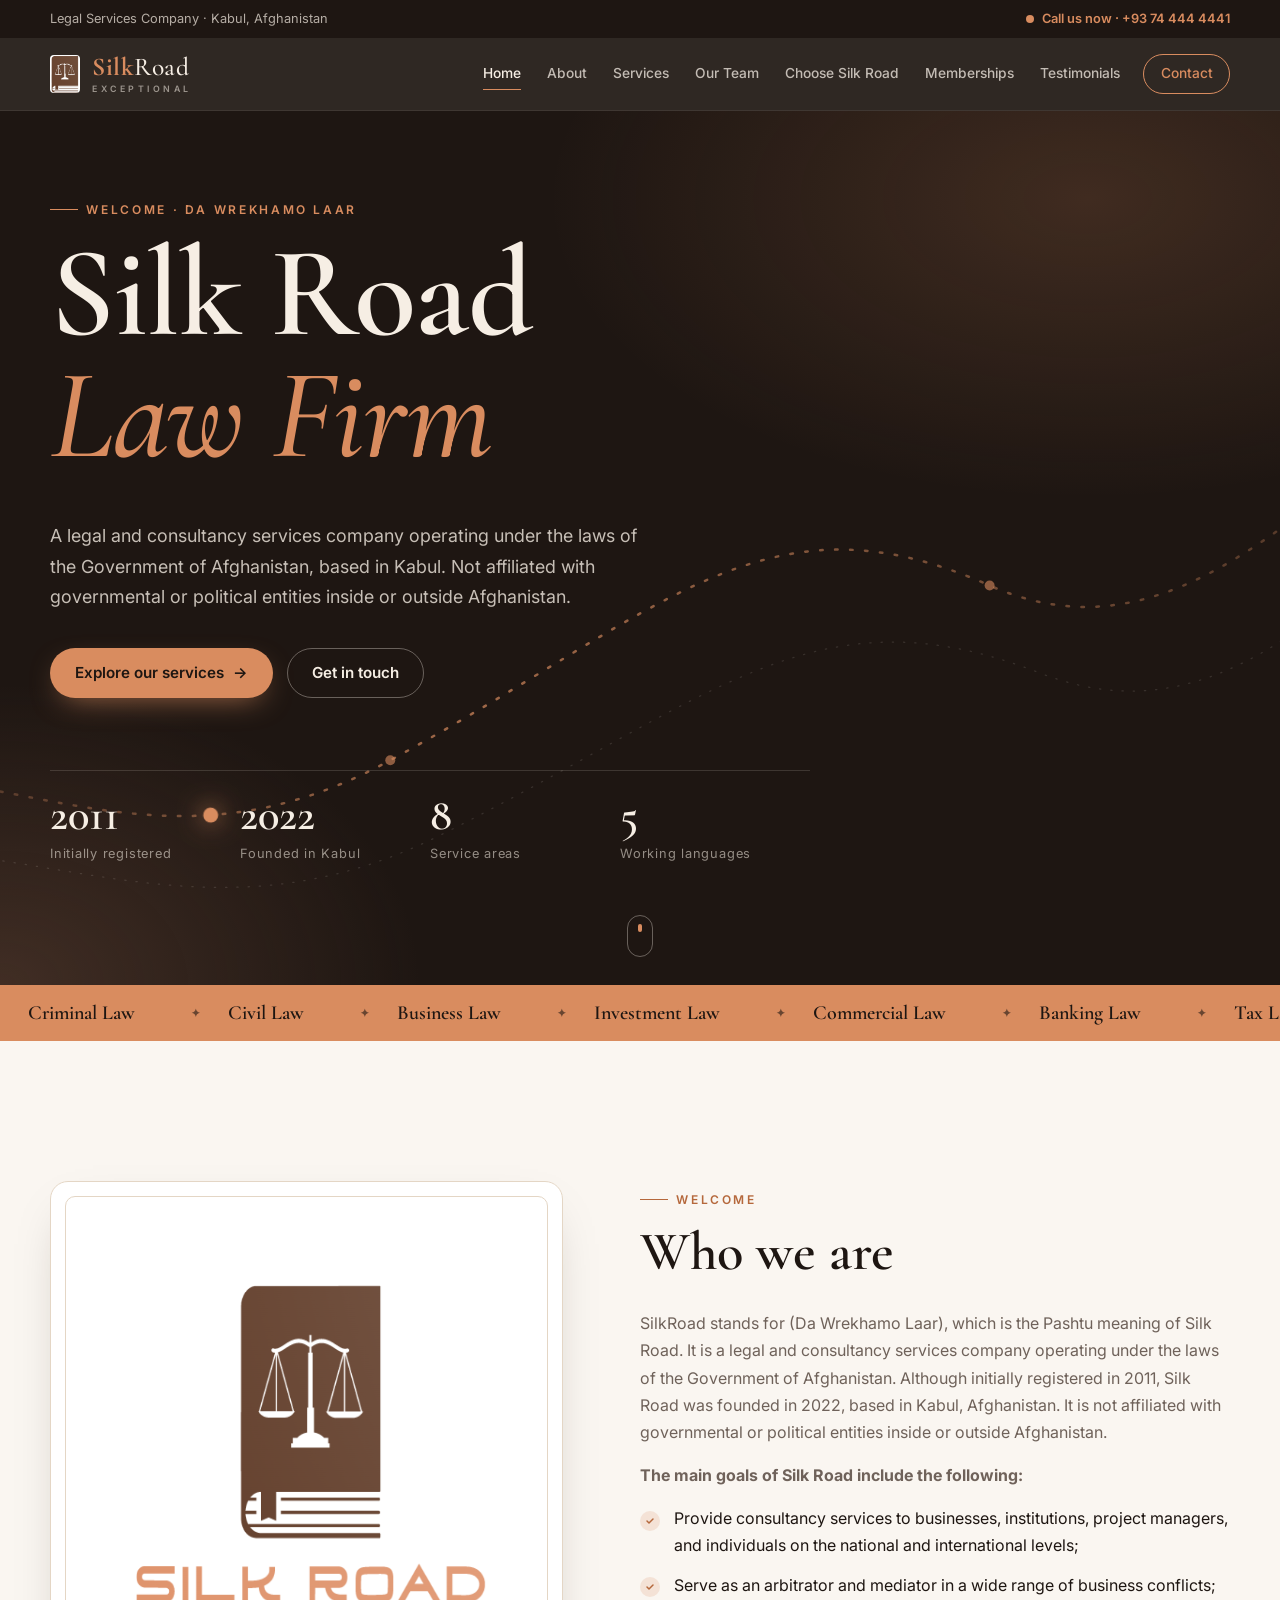
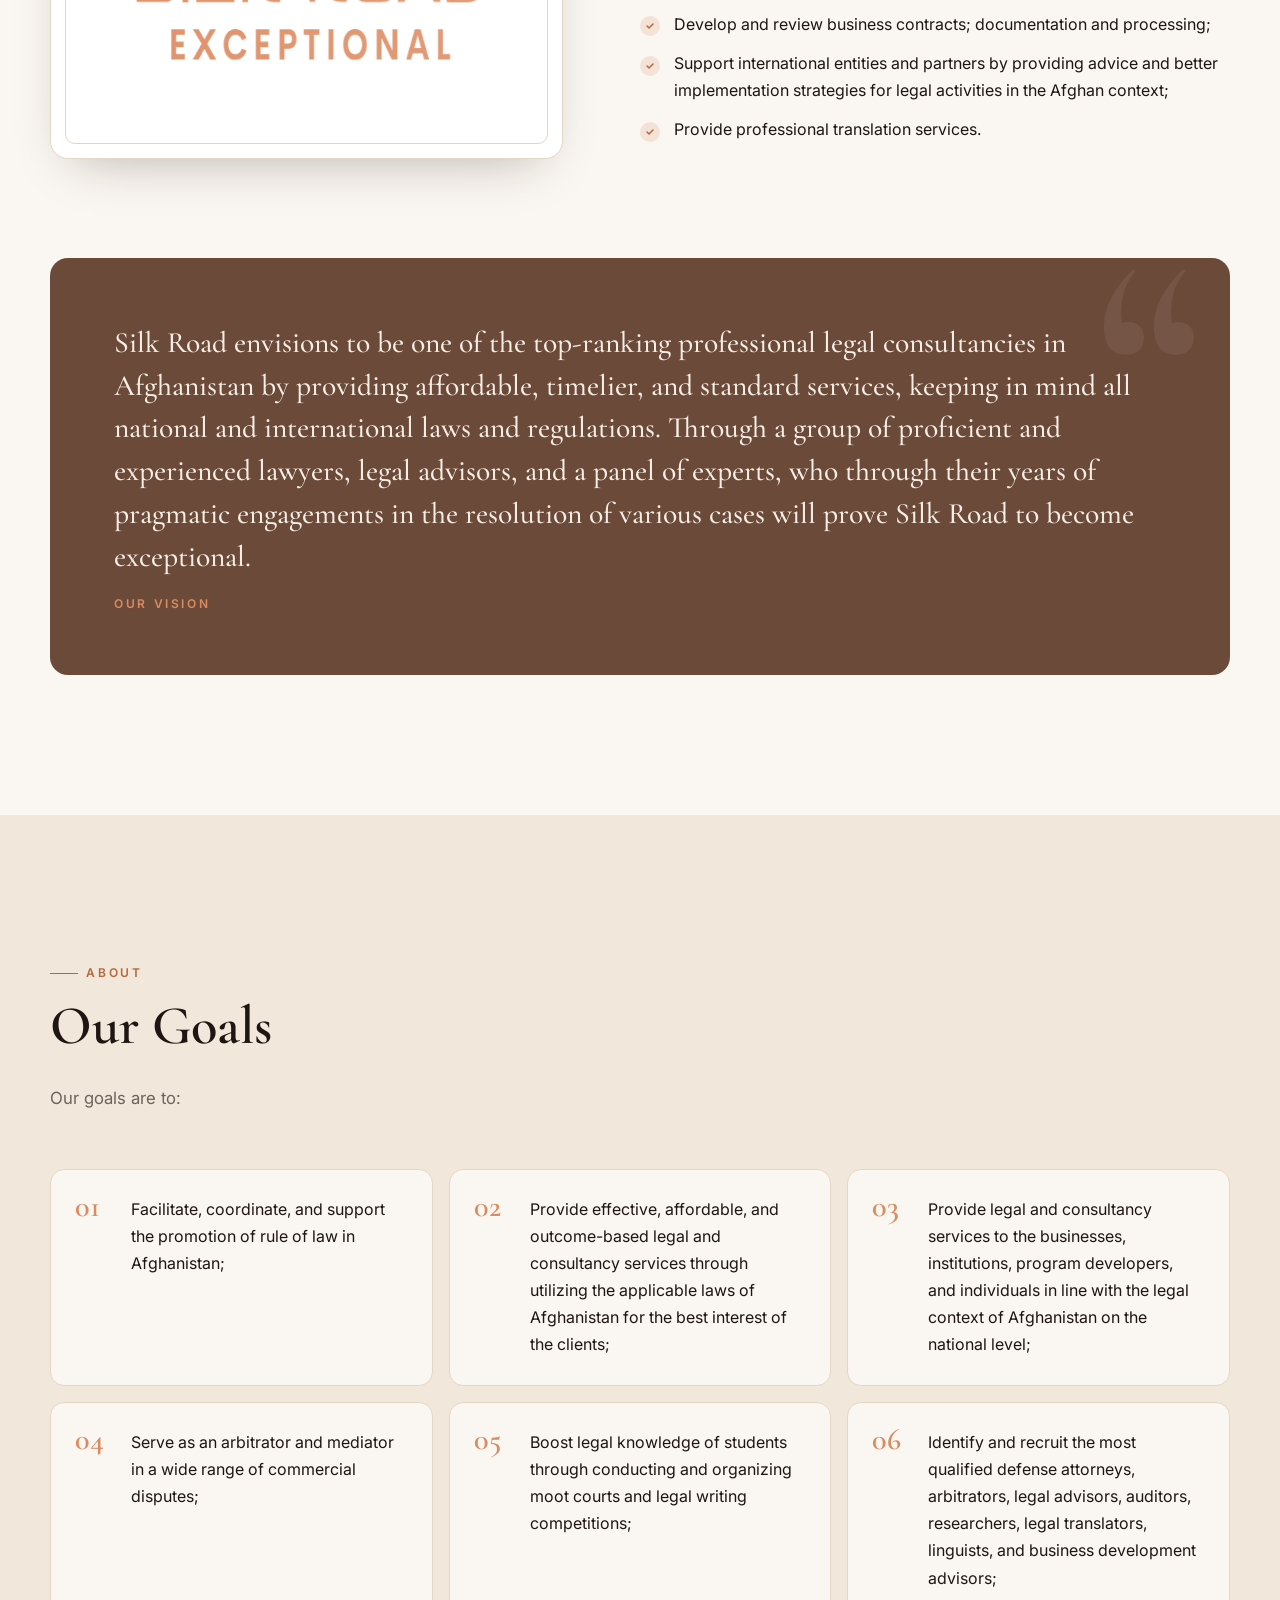
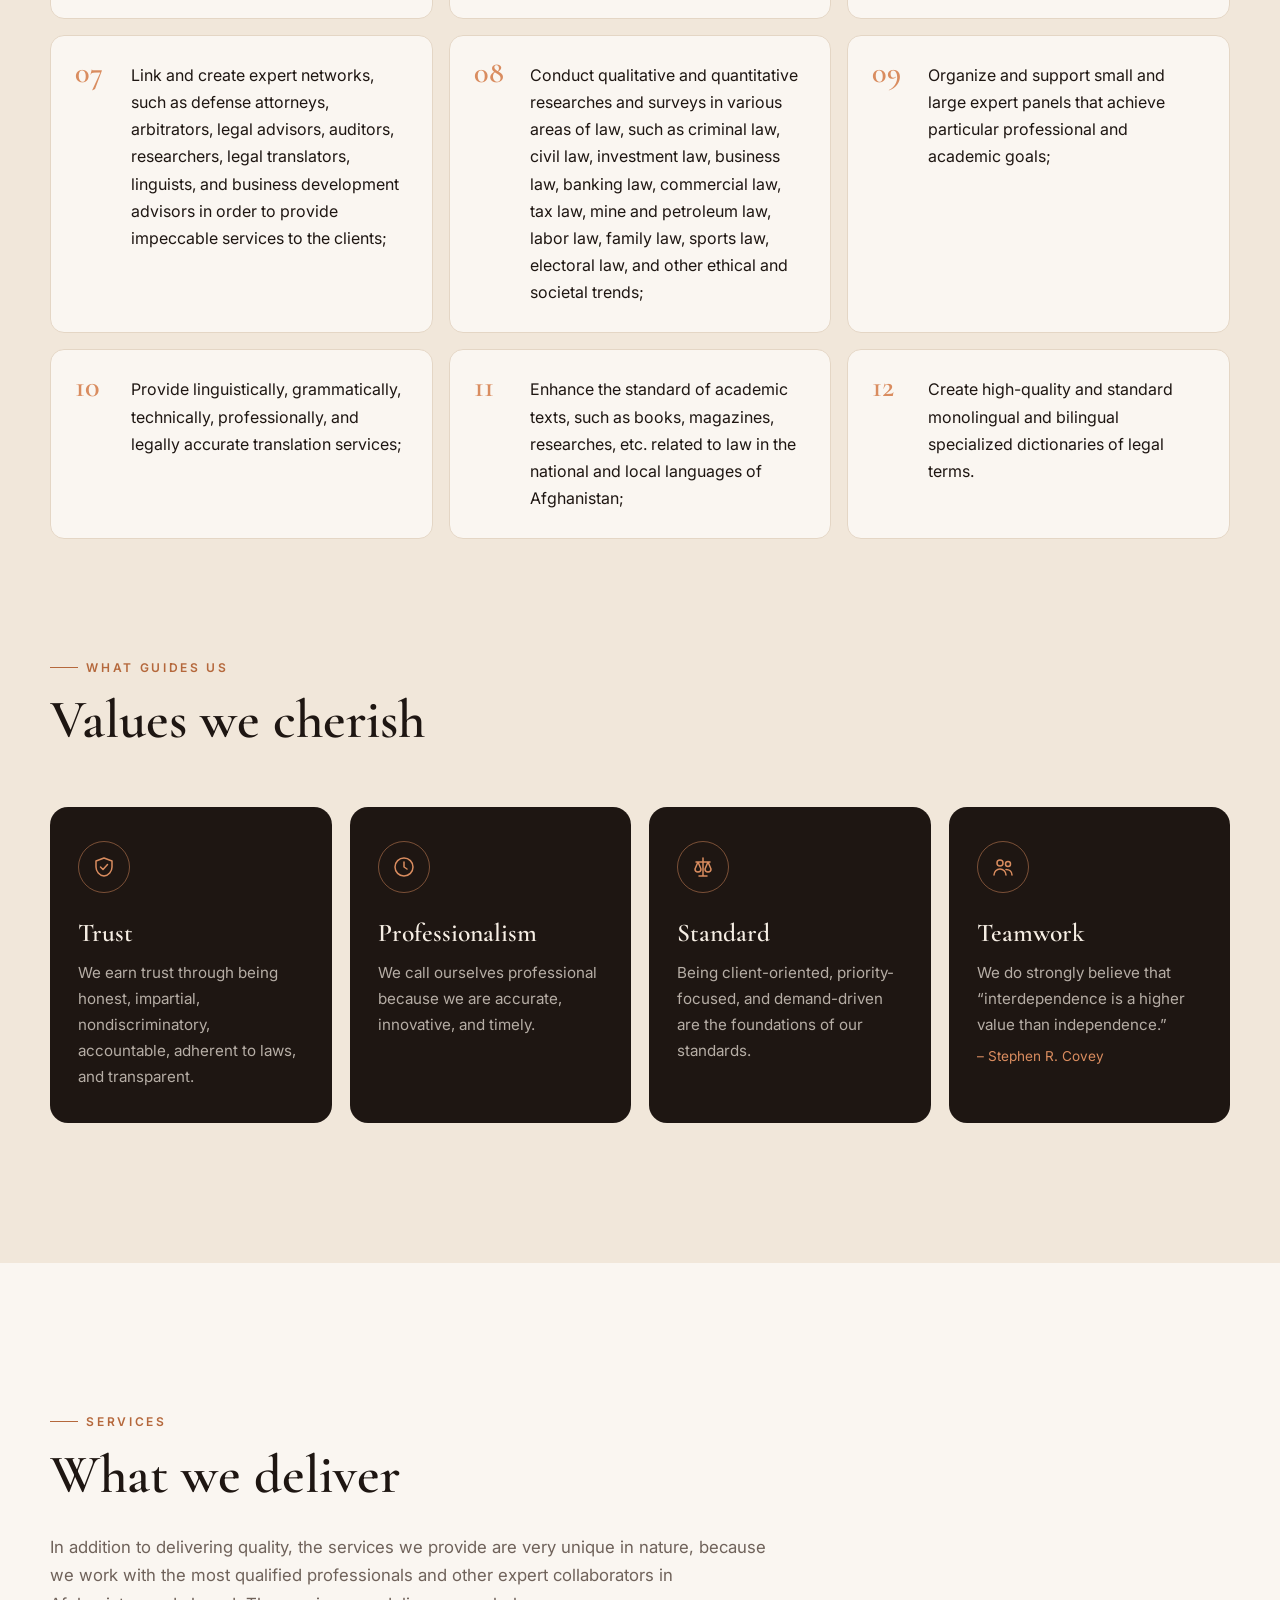
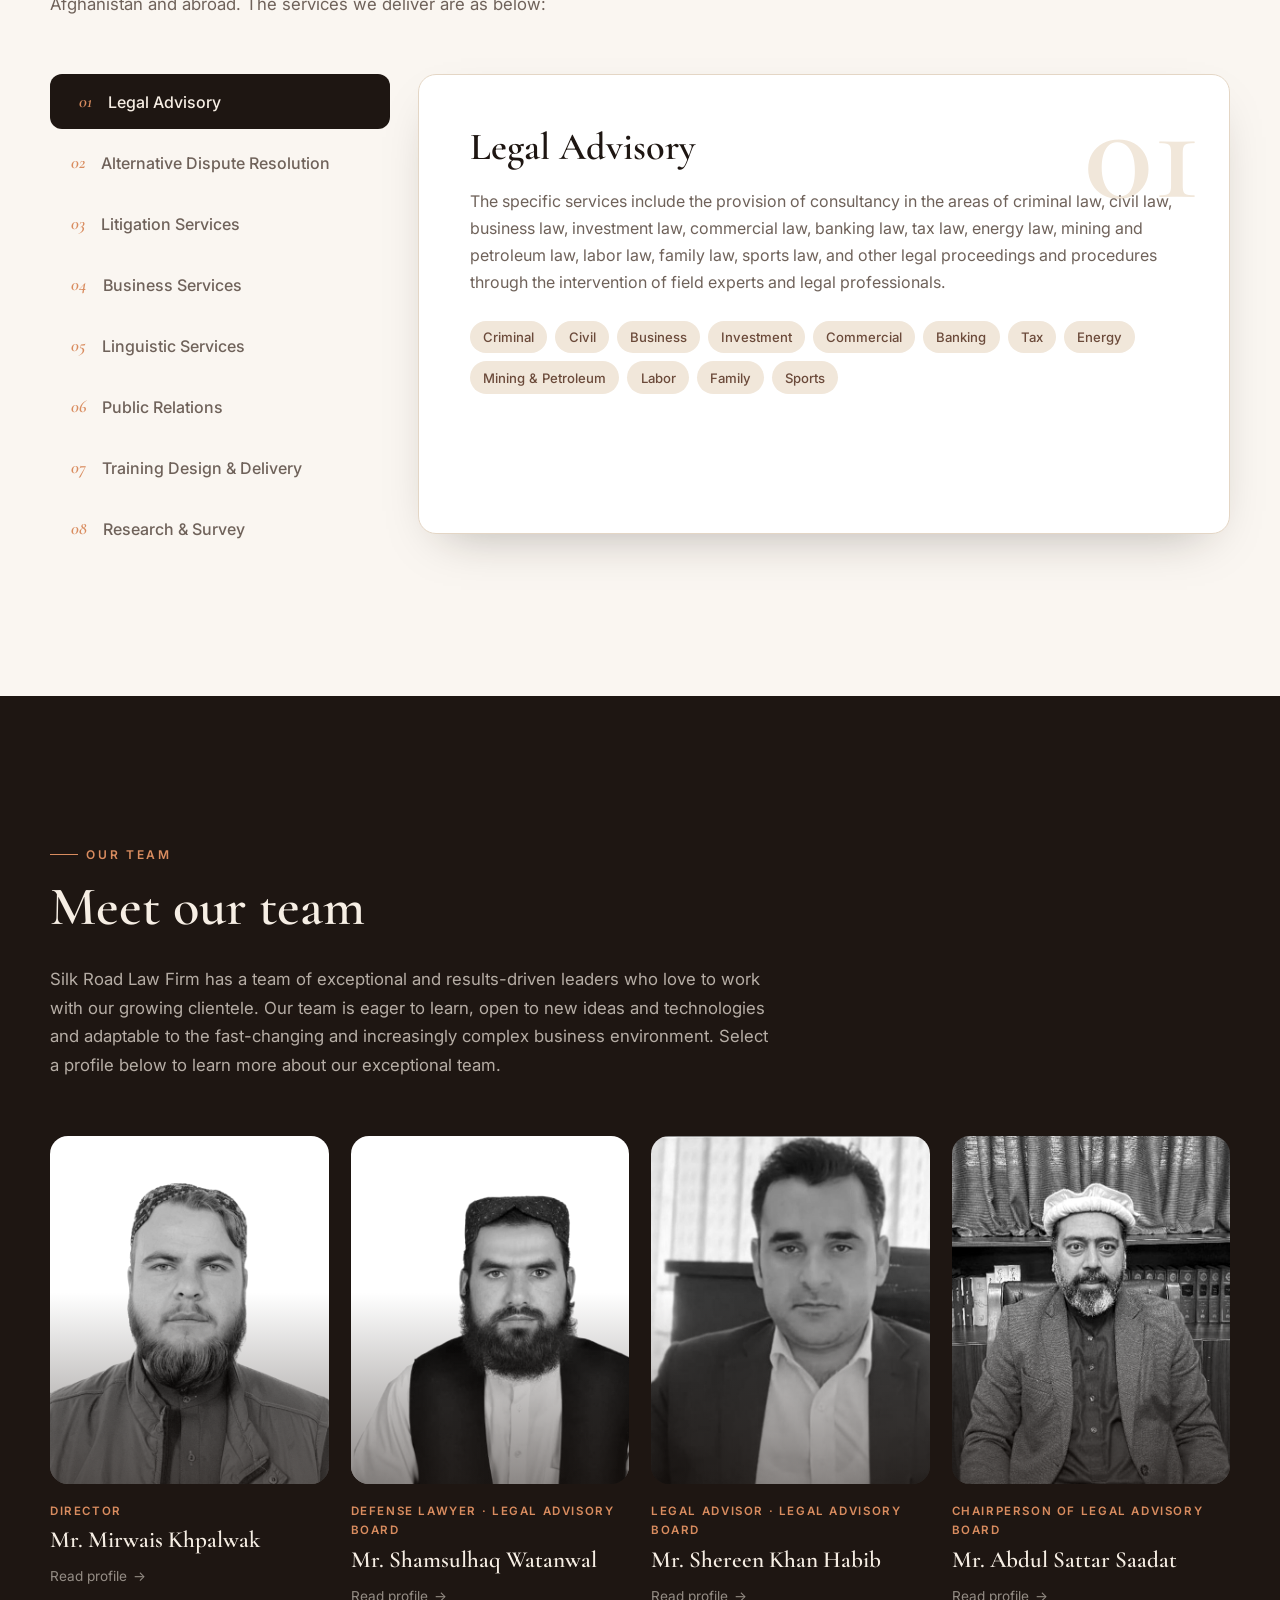
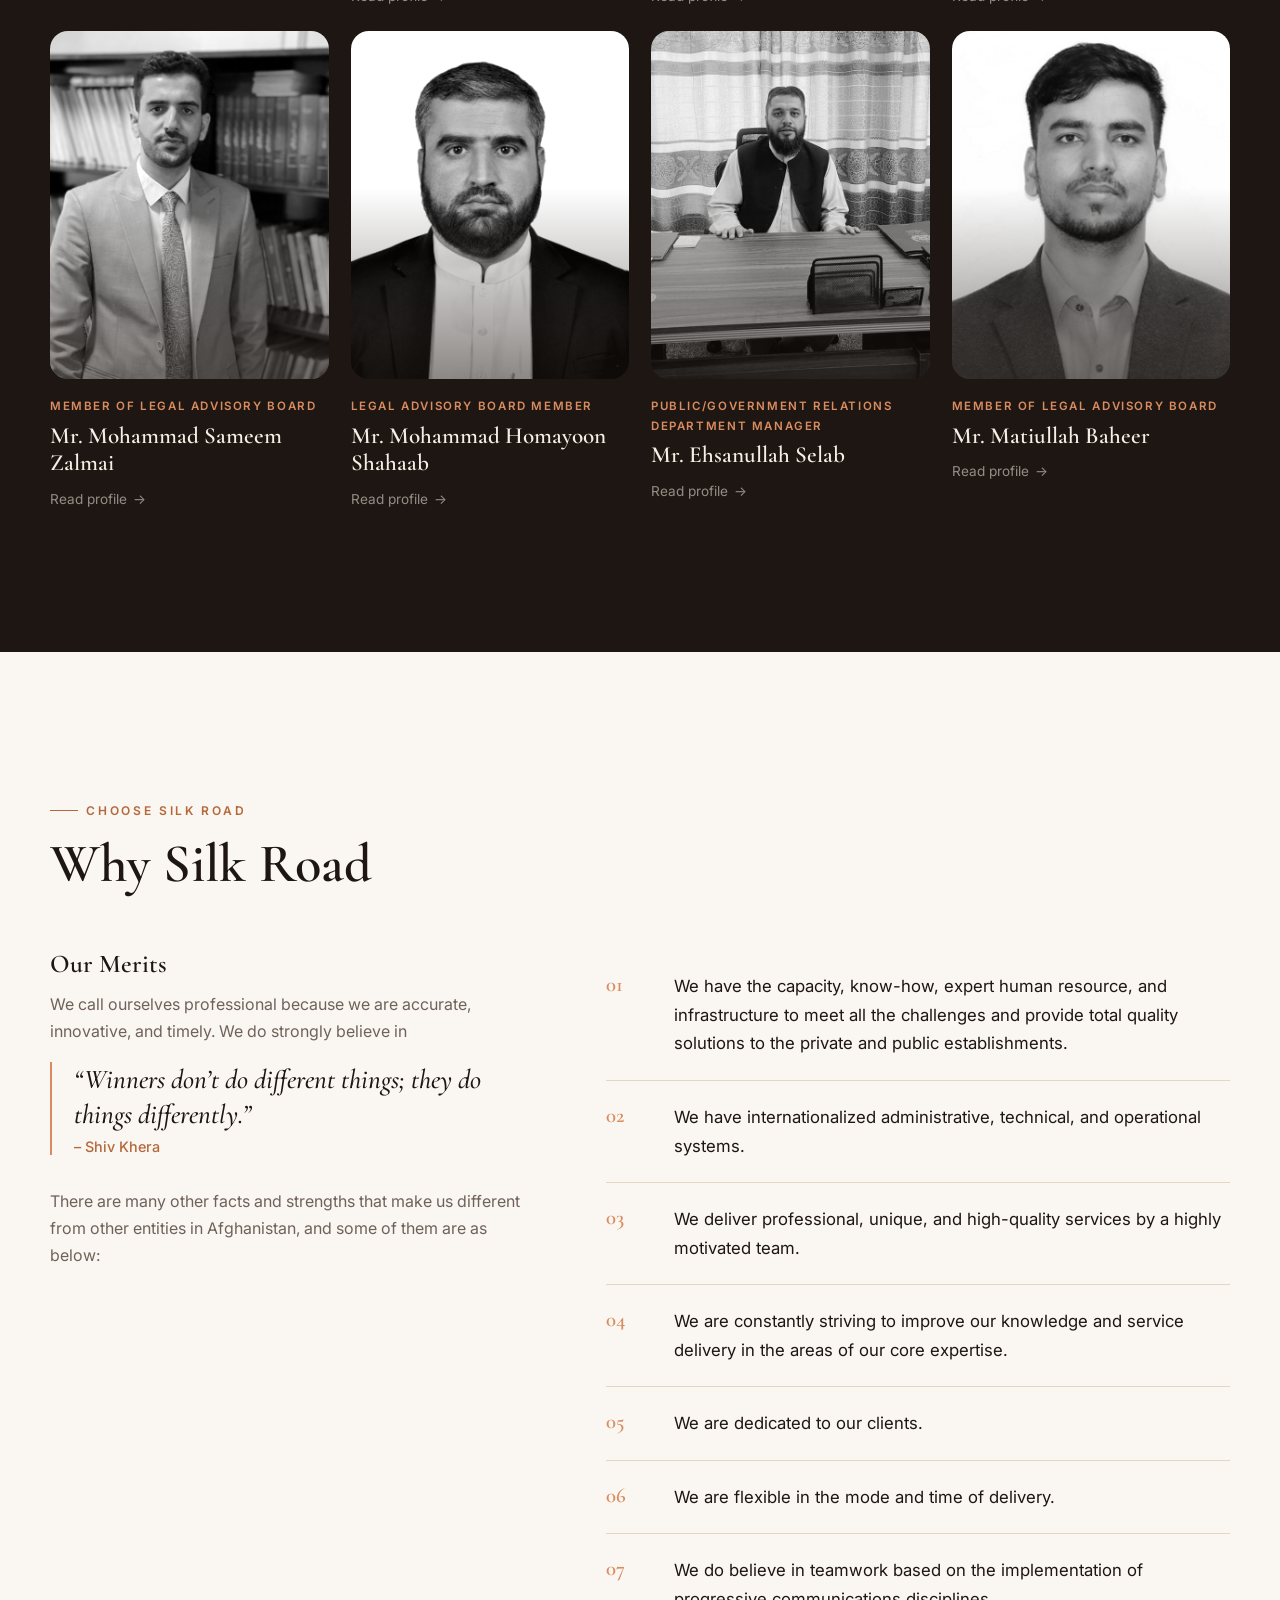
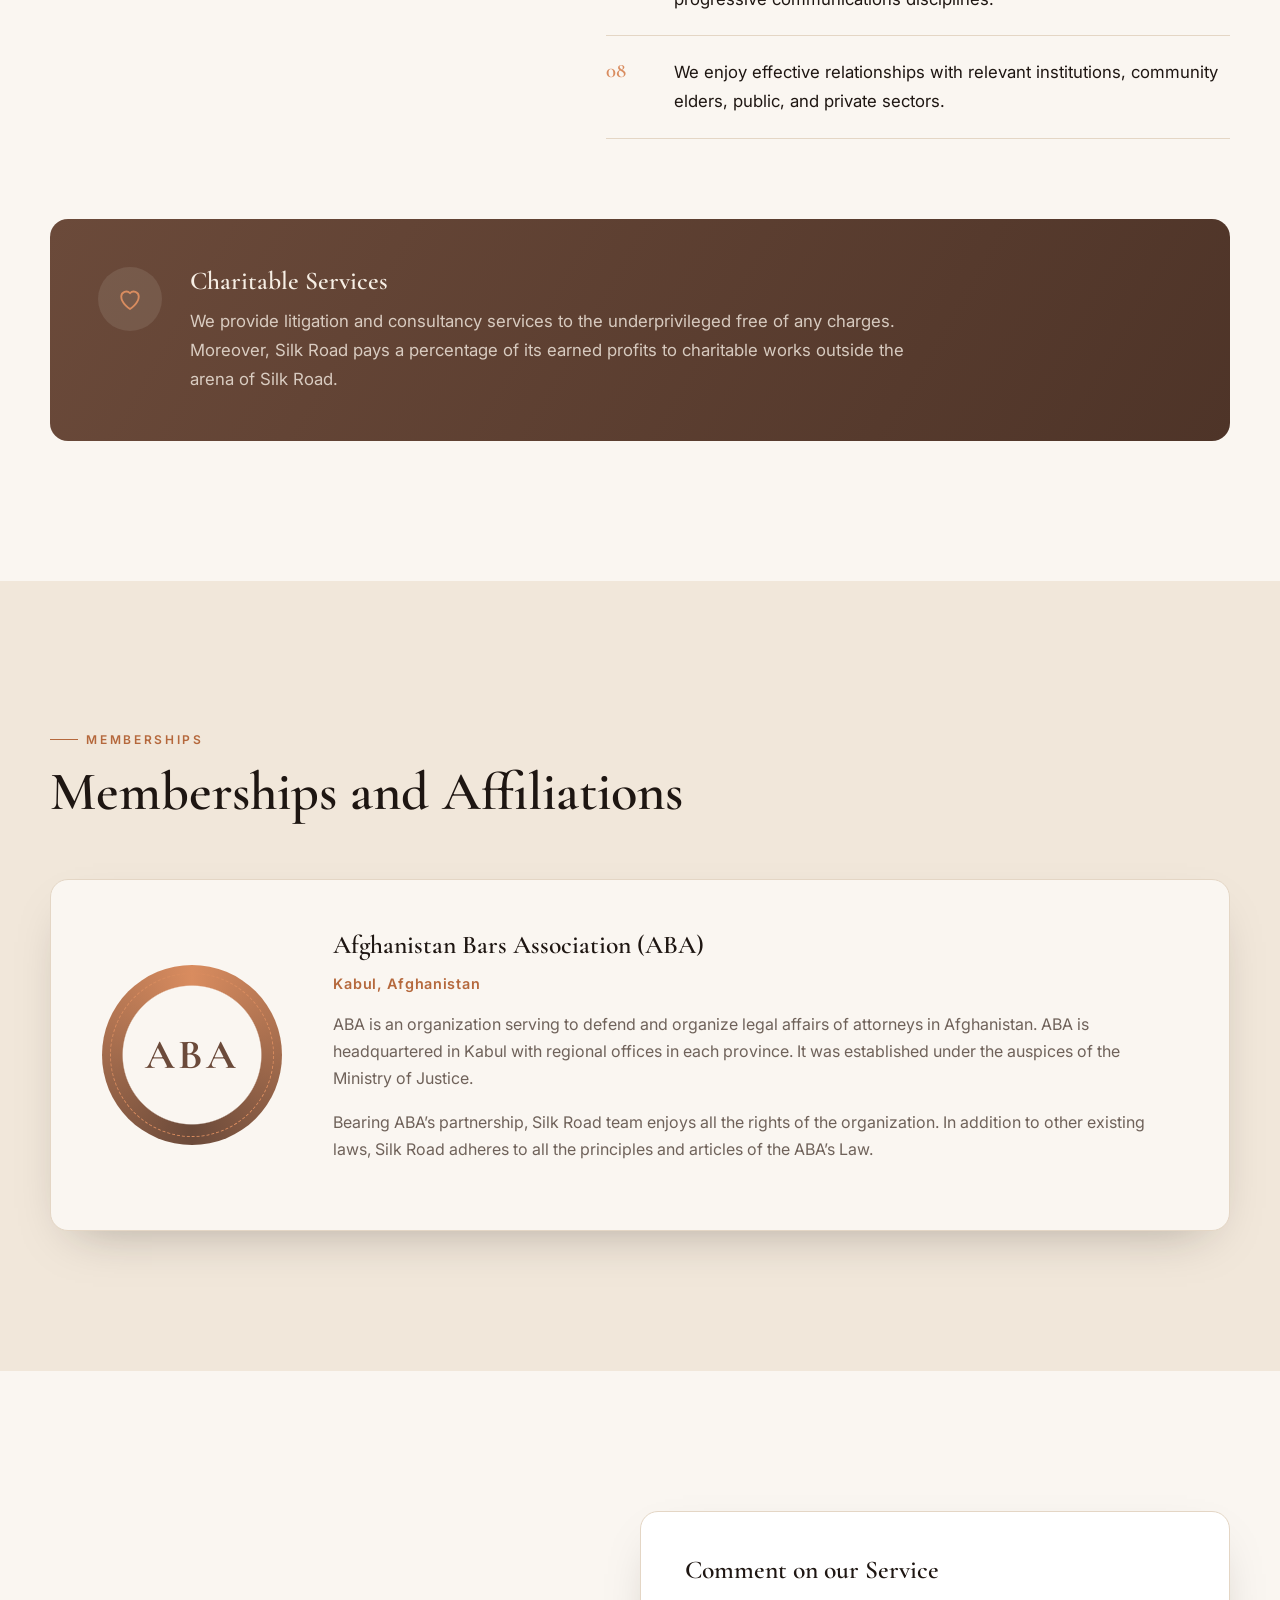
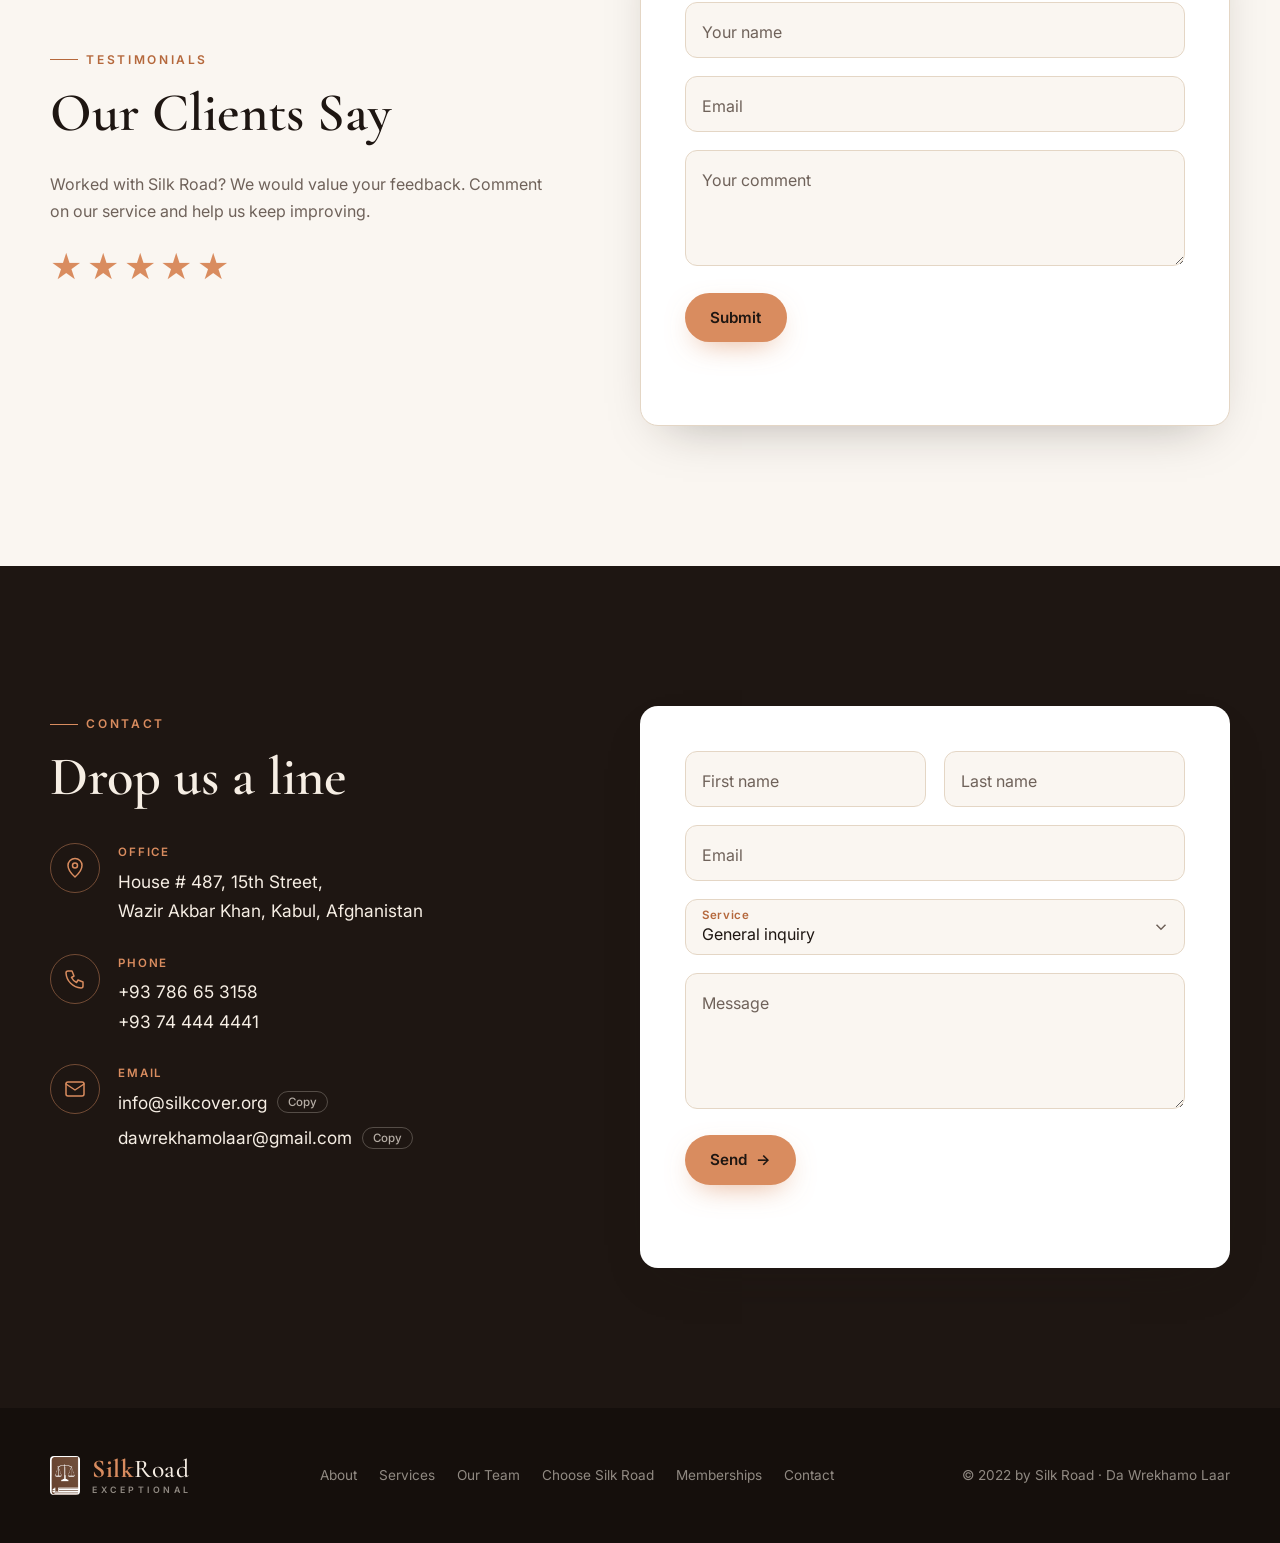
==== commit a5758bb4: "Tidy mobile layout Fix logo card's inner border escaping to the viewport, wrap service tabs into a g" ====
--- a/index.html
+++ b/index.html
@@ -536,10 +536,9 @@
         </li>
         <li>
           <span class="ci" aria-hidden="true"><svg viewBox="0 0 24 24"><rect x="3" y="5" width="18" height="14" rx="2"/><path d="m3 7 9 6 9-6"/></svg></span>
-          <div><small>Email</small><a href="mailto:info@silkcover.org">info@silkcover.org</a>
-            <button class="copy" data-copy="info@silkcover.org" type="button">Copy</button><br>
-            <a href="mailto:dawrekhamolaar@gmail.com">dawrekhamolaar@gmail.com</a>
-            <button class="copy" data-copy="dawrekhamolaar@gmail.com" type="button">Copy</button></div>
+          <div><small>Email</small>
+            <span class="email-row"><a href="mailto:info@silkcover.org">info@silkcover.org</a><button class="copy" data-copy="info@silkcover.org" type="button">Copy</button></span>
+            <span class="email-row"><a href="mailto:dawrekhamolaar@gmail.com">dawrekhamolaar@gmail.com</a><button class="copy" data-copy="dawrekhamolaar@gmail.com" type="button">Copy</button></span></div>
         </li>
       </ul>
     </div>
--- a/styles.css
+++ b/styles.css
@@ -464,12 +464,11 @@
 }
 @media (max-width: 860px) {
   .split, .merits, .tabs { grid-template-columns: 1fr; }
-  .logo-card, .merits__intro { position: static; }
-  .logo-card { max-width: 420px; }
-  .tabs__list { position: static; flex-direction: row; overflow-x: auto; padding-bottom: 6px; scrollbar-width: none; margin-inline: -16px; padding-inline: 16px; }
-  .tabs__list::-webkit-scrollbar { display: none; }
-  .tabs__list button { flex: none; white-space: nowrap; padding: 12px 16px; border: 1px solid var(--line); }
-  .tabs__list button[aria-selected="true"] { padding-left: 16px; }
+  .merits__intro { position: static; }
+  .logo-card { position: relative; top: 0; max-width: 360px; }
+  .tabs__list { position: static; display: grid; grid-template-columns: repeat(2, 1fr); gap: 8px; }
+  .tabs__list button { align-items: flex-start; gap: 10px; padding: 12px 14px; font-size: .9rem; line-height: 1.35; border: 1px solid var(--line); background: #fff; }
+  .tabs__list button[aria-selected="true"] { padding-left: 14px; border-color: var(--ink); }
   .panel { min-height: 0; }
   .team { grid-template-columns: repeat(2, 1fr); }
   .bio__grid { grid-template-columns: 1fr; overflow-y: auto; max-height: 88vh; }
@@ -481,15 +480,34 @@
 @media (max-width: 560px) {
   .topbar__inner > span:first-child { display: none; }
   .topbar__inner { justify-content: center; }
-  .stats { grid-template-columns: repeat(2, 1fr); margin-top: 48px; }
-  .goals { grid-template-columns: 1fr; }
+  .section { padding: 72px 0; }
+  .section__head { margin-bottom: 36px; }
+  .section__head--spaced { margin-top: 72px; }
+  .hero { padding: 56px 0 96px; min-height: 0; }
+  .hero__lead { font-size: 1.02rem; }
+  .hero__actions { flex-direction: column; }
+  .hero__actions .btn { justify-content: center; }
+  .stats { grid-template-columns: repeat(2, 1fr); margin-top: 40px; row-gap: 8px; }
+  .logo-card { max-width: 220px; padding: 22px; margin-inline: auto; }
+  .logo-card::before { inset: 8px; }
+  .vision { margin-top: 56px; }
+  .vision p { font-size: 1.2rem; }
+  .goals { grid-template-columns: 1fr; gap: 10px; }
+  .goals li { padding: 18px 18px 18px 60px; font-size: .95rem; }
+  .goals li::before { left: 18px; top: 17px; font-size: 1.5rem; }
+  .merits__list li { grid-template-columns: 40px 1fr; padding: 16px 0; font-size: 1rem; }
+  .charity { margin-top: 56px; }
+  .membership { text-align: center; }
+  .membership__seal { margin-inline: auto; }
   .values { grid-template-columns: 1fr; }
   .team { gap: 16px; }
   .member__name { font-size: 1.15rem; }
   .member__role { font-size: .62rem; letter-spacing: .1em; }
   .form__row { grid-template-columns: 1fr; }
   .charity { flex-direction: column; }
-  .panel__num { font-size: 6rem; }
+  .panel__num { display: none; }
+  .panel h3 { max-width: none; }
+  .contact-list a { font-size: 1rem; word-break: break-word; }
   .footer__inner { flex-direction: column; align-items: flex-start; }
 }
 
@@ -500,3 +518,7 @@
   .traveller { display: none; }
 }
 .hp { position: absolute; left: -9999px; width: 1px; height: 1px; opacity: 0; }
+
+.email-row { display: flex; flex-wrap: wrap; align-items: center; gap: 4px 10px; }
+.email-row + .email-row { margin-top: 6px; }
+.email-row .copy { margin-left: 0; }
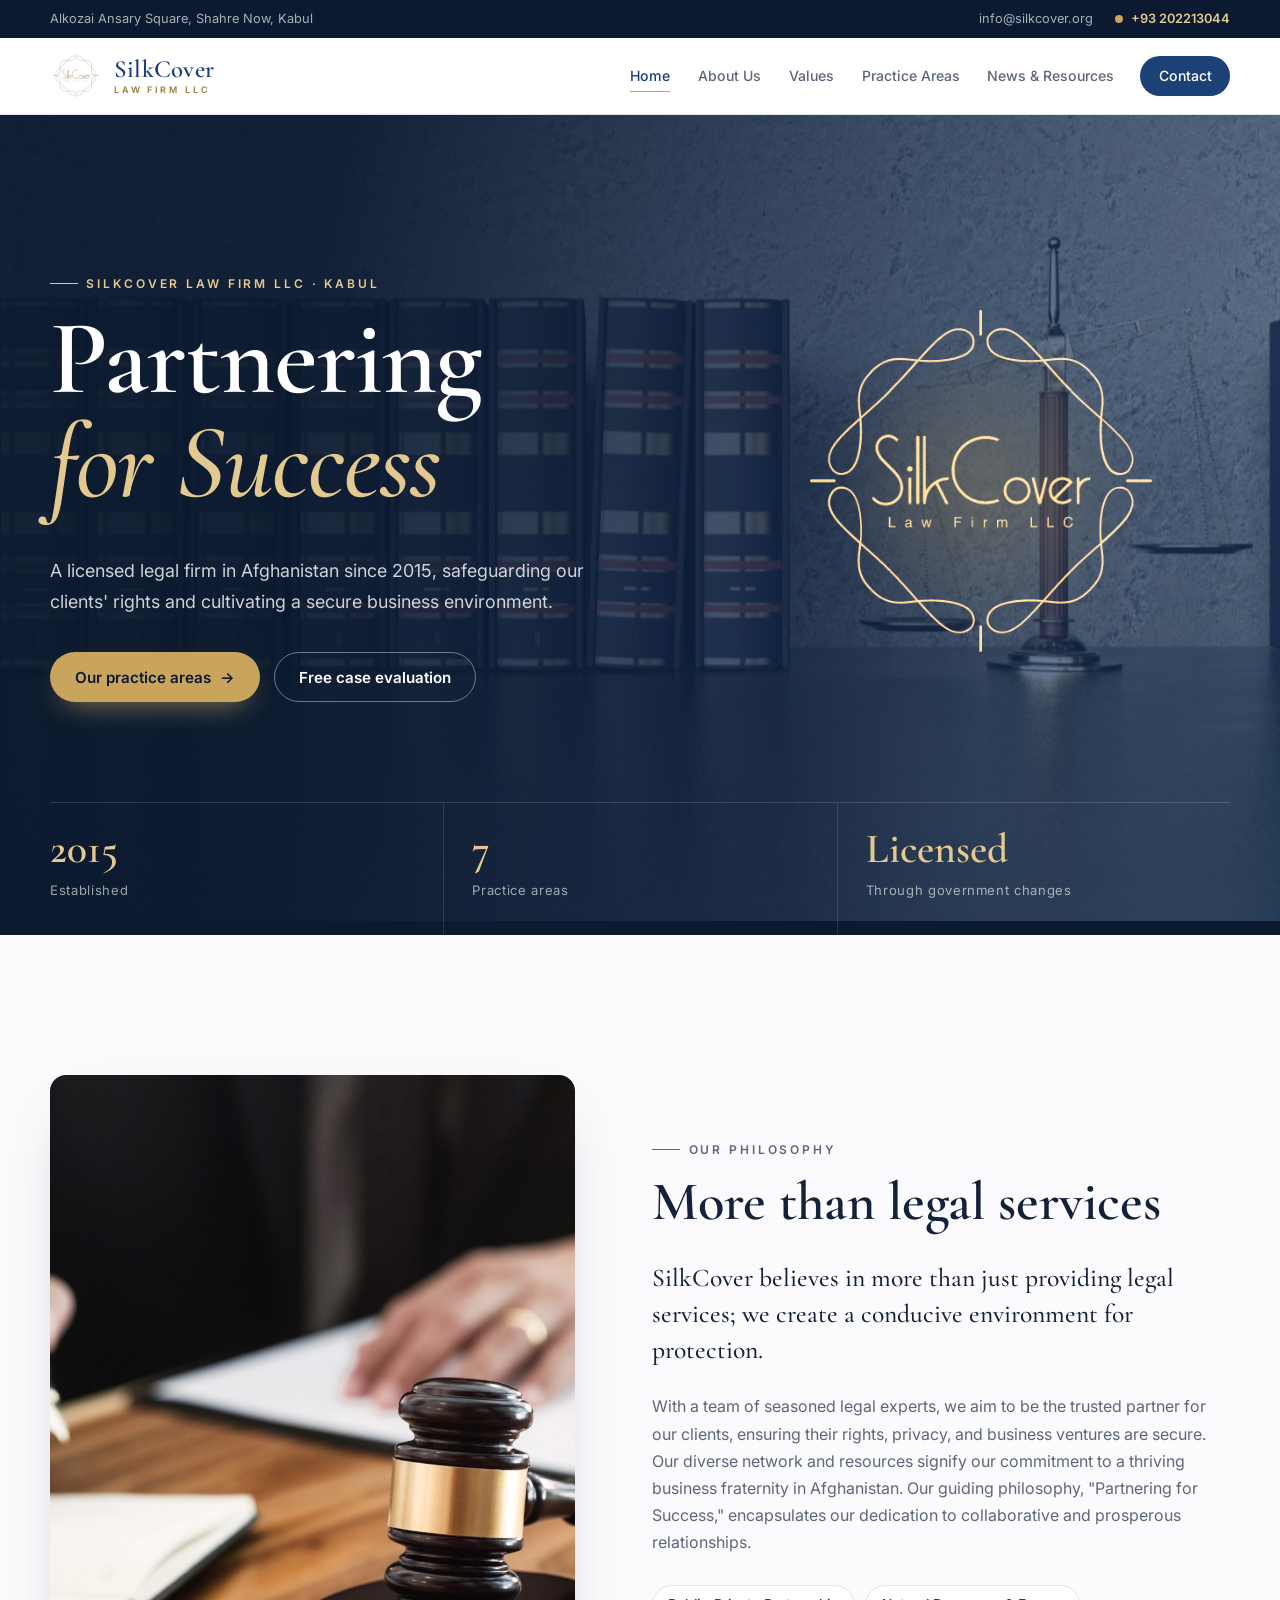
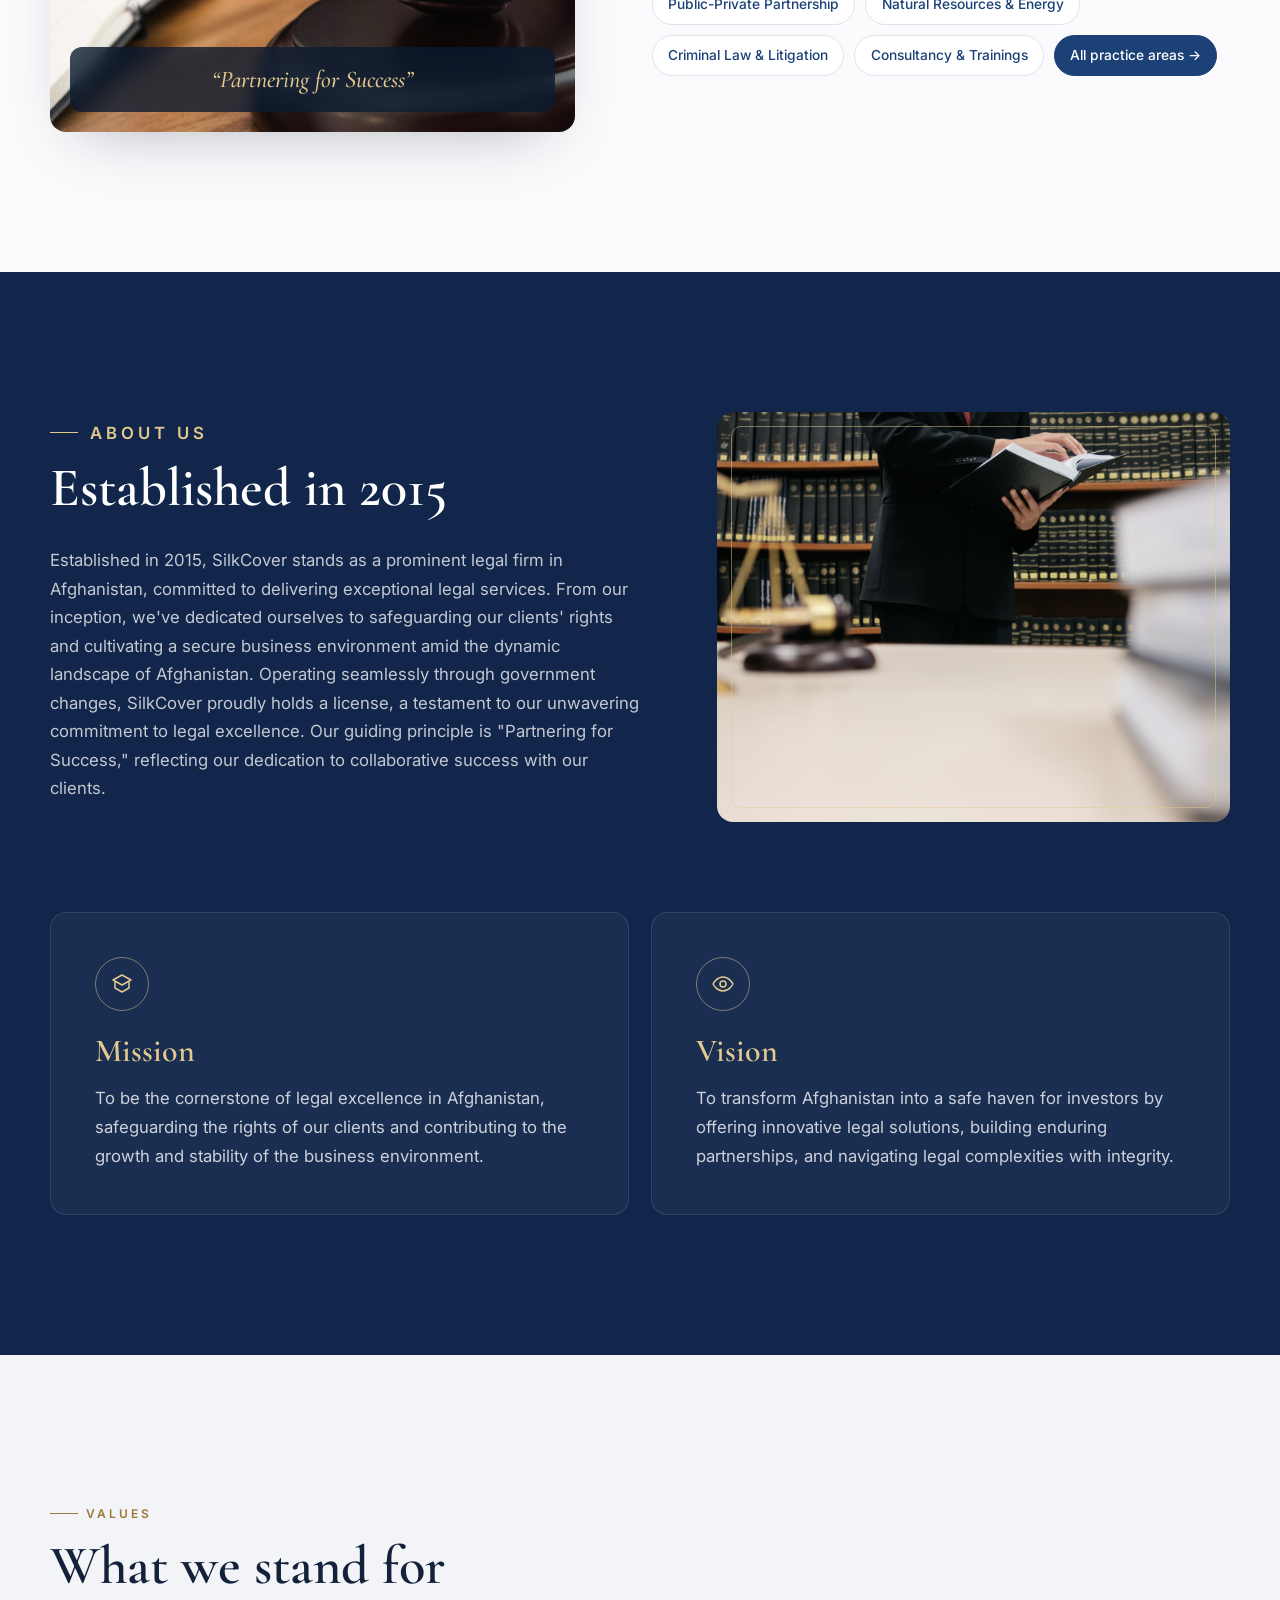
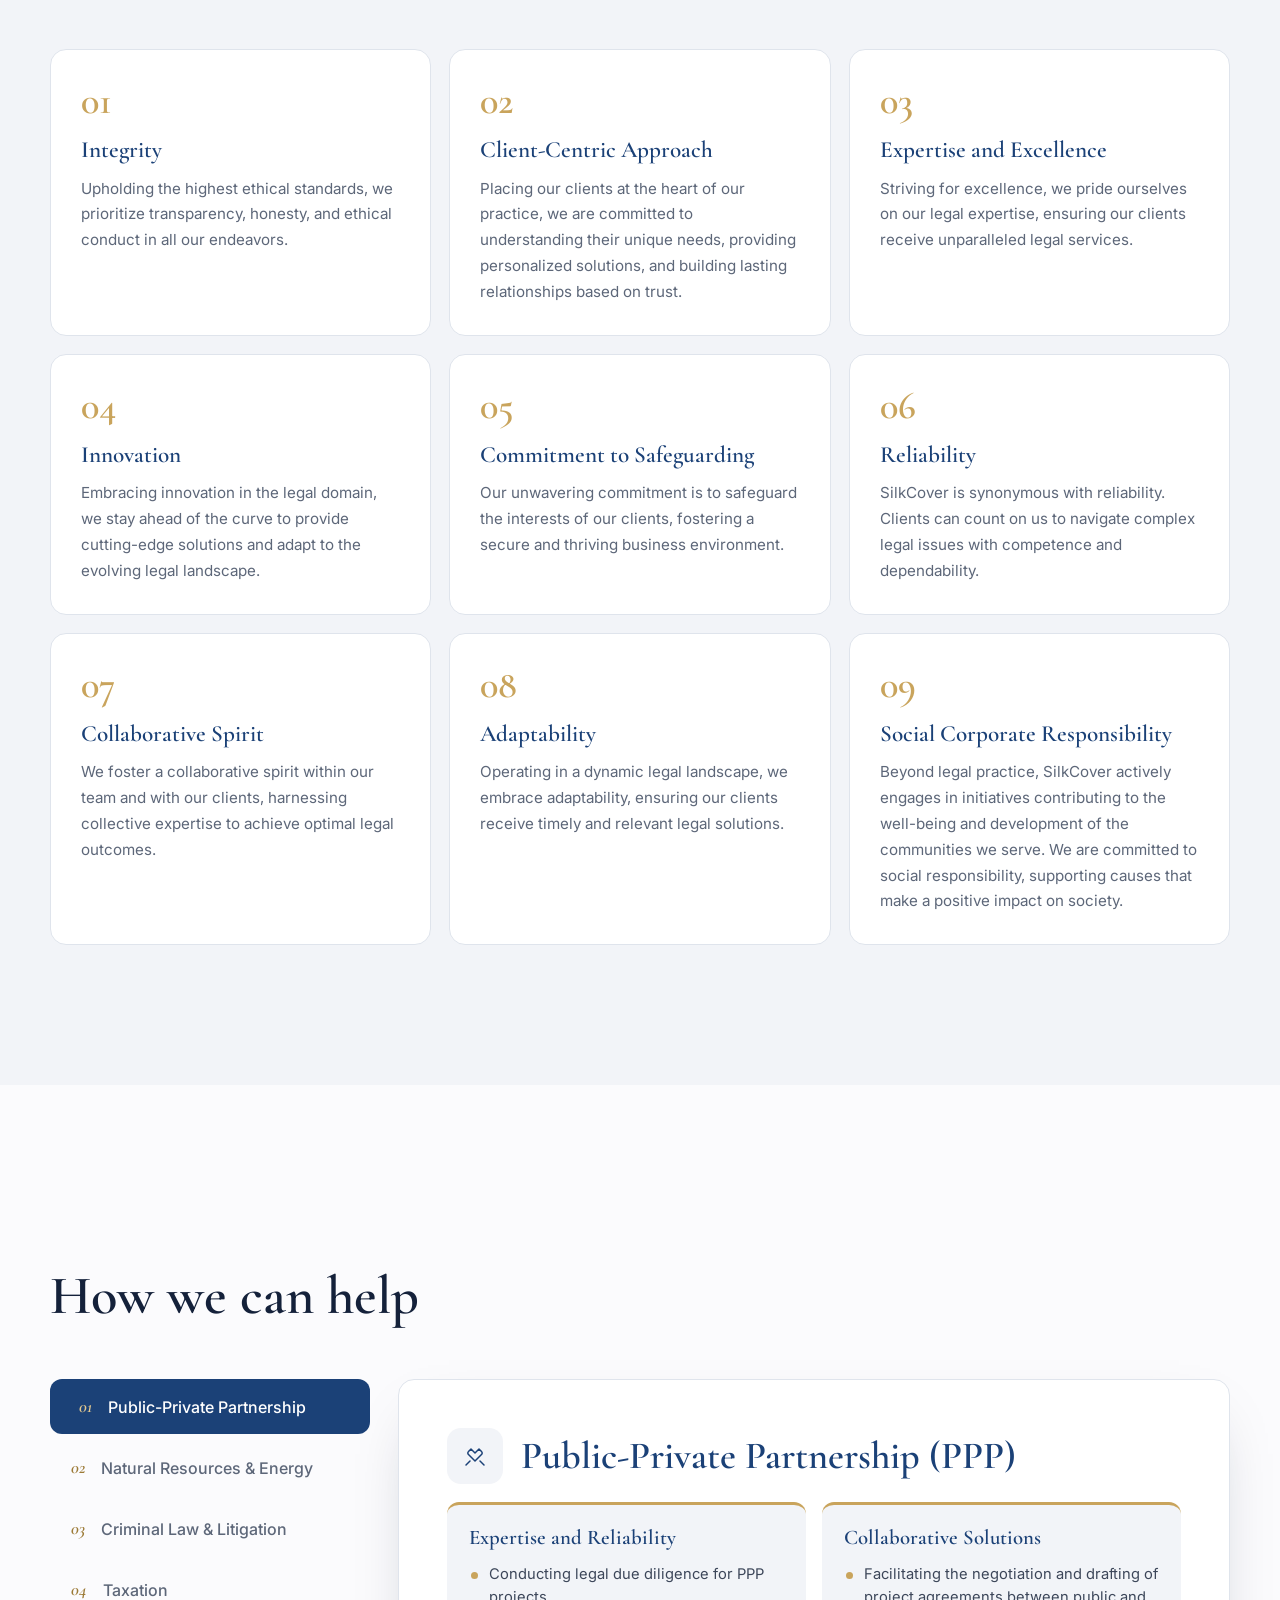
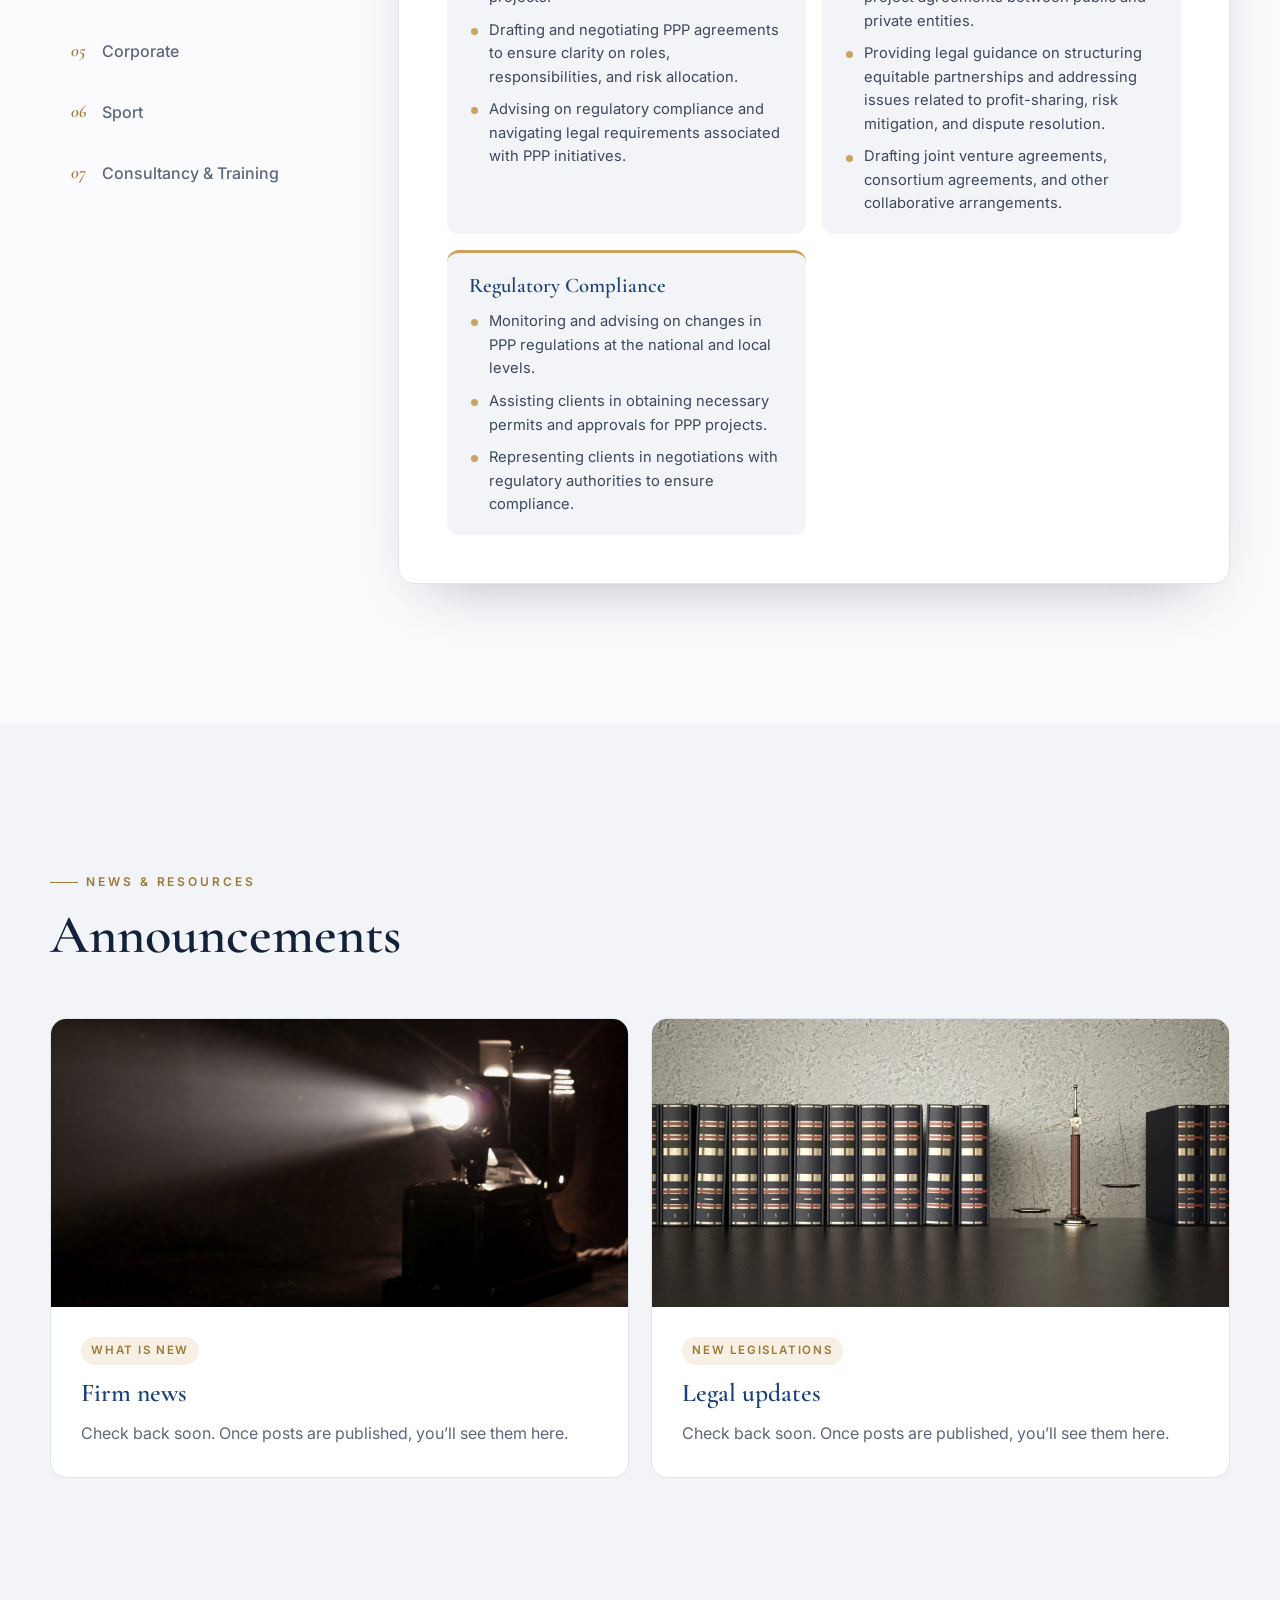
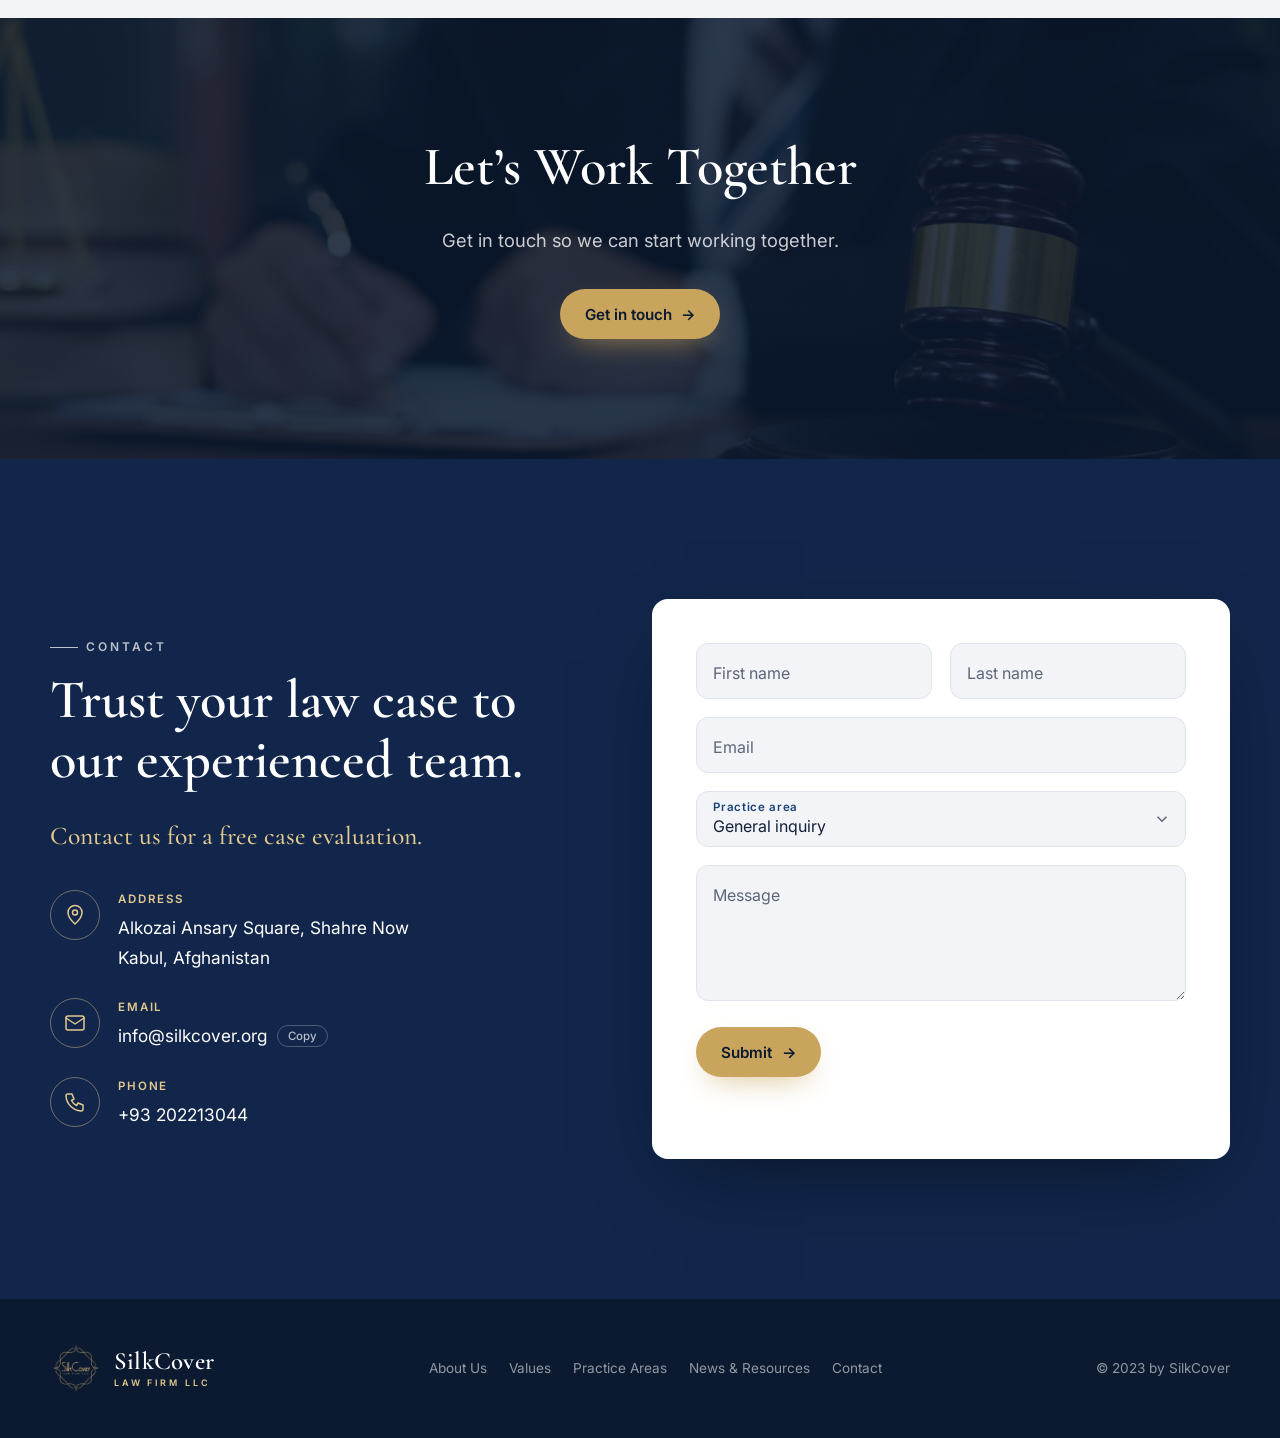
==== commit 4d9e53b4: "Make SilkCover the main site; move Silk Road into silkroad/ The domain serves the repo root, so Silk" ====
--- a/index.html
+++ b/index.html
@@ -3,9 +3,9 @@
 <head>
   <meta charset="utf-8">
   <meta name="viewport" content="width=device-width, initial-scale=1">
-  <title>SilkRoad Law Firm | Legal &amp; Consultancy Services | Kabul, Afghanistan</title>
-  <meta name="description" content="SilkRoad (Da Wrekhamo Laar) is a legal and consultancy services company in Kabul, Afghanistan: legal advisory, alternative dispute resolution, litigation, business, linguistic and public relations services.">
-  <link rel="icon" href="assets/mark.png">
+  <title>SilkCover Law Firm | Partnering for Success | Kabul, Afghanistan</title>
+  <meta name="description" content="SilkCover Law Firm LLC, established in 2015 in Kabul, Afghanistan: public-private partnership, natural resources and energy, criminal law and litigation, taxation, corporate, sport, and consultancy and training services.">
+  <link rel="icon" href="assets/logo-navy.jpg">
   <link rel="preconnect" href="https://fonts.googleapis.com">
   <link rel="preconnect" href="https://fonts.gstatic.com" crossorigin>
   <link href="https://fonts.googleapis.com/css2?family=Cormorant+Garamond:ital,wght@0,500;0,600;0,700;1,500&family=Inter:wght@400;500;600&display=swap" rel="stylesheet">
@@ -16,26 +16,27 @@
 <!-- ============ Top bar ============ -->
 <div class="topbar">
   <div class="wrap topbar__inner">
-    <span>Legal Services Company · Kabul, Afghanistan</span>
-    <a href="tel:+93744444441" class="topbar__call"><span class="pulse"></span>Call us now · +93 74 444 4441</a>
+    <span>Alkozai Ansary Square, Shahre Now, Kabul</span>
+    <span class="topbar__links">
+      <a href="mailto:info@silkcover.org">info@silkcover.org</a>
+      <a href="tel:+93202213044" class="topbar__call"><span class="pulse"></span>+93 202213044</a>
+    </span>
   </div>
 </div>
 
 <!-- ============ Navigation ============ -->
 <header class="nav" id="nav">
   <div class="wrap nav__inner">
-    <a href="#home" class="brand" aria-label="Silk Road home">
-      <img src="assets/mark.png" alt="" width="34" height="44">
-      <span class="brand__text"><b>Silk</b>Road<small>Exceptional</small></span>
+    <a href="#home" class="brand" aria-label="SilkCover home">
+      <img src="assets/logo-line.png" alt="" width="456" height="446">
+      <span class="brand__text">SilkCover<small>Law Firm LLC</small></span>
     </a>
     <nav class="nav__links" id="navLinks" aria-label="Main">
       <a href="#home">Home</a>
-      <a href="#about">About</a>
-      <a href="#services">Services</a>
-      <a href="#team">Our Team</a>
-      <a href="#why">Choose Silk Road</a>
-      <a href="#memberships">Memberships</a>
-      <a href="#testimonials">Testimonials</a>
+      <a href="#about">About Us</a>
+      <a href="#values">Values</a>
+      <a href="#practice">Practice Areas</a>
+      <a href="#news">News &amp; Resources</a>
       <a href="#contact" class="nav__cta">Contact</a>
     </nav>
     <button class="nav__toggle" id="navToggle" aria-label="Open menu" aria-expanded="false" aria-controls="navLinks">
@@ -49,501 +50,518 @@
 
 <!-- ============ Hero ============ -->
 <section class="hero" id="home">
-  <svg class="hero__road" viewBox="0 0 1440 700" preserveAspectRatio="xMidYMid slice" aria-hidden="true">
-    <defs>
-      <linearGradient id="roadGrad" x1="0" x2="1">
-        <stop offset="0" stop-color="#d98c5f" stop-opacity="0"/>
-        <stop offset=".4" stop-color="#d98c5f" stop-opacity=".7"/>
-        <stop offset="1" stop-color="#d98c5f" stop-opacity=".15"/>
-      </linearGradient>
-    </defs>
-    <path id="silkPath" class="road" d="M-40 560 C 180 470, 300 640, 520 520 S 820 300, 1000 380 S 1300 240, 1500 140" stroke="url(#roadGrad)"/>
-    <path class="road road--thin" d="M-40 610 C 200 540, 340 690, 560 580 S 860 380, 1040 450 S 1320 320, 1500 220"/>
-    <g class="cities">
-      <circle cx="520" cy="520" r="4"/><circle cx="1000" cy="380" r="4"/><circle cx="1290" cy="250" r="4"/>
-    </g>
-    <circle r="6" class="traveller">
-      <animateMotion dur="14s" repeatCount="indefinite" rotate="auto"><mpath href="#silkPath"/></animateMotion>
-    </circle>
-  </svg>
-
+  <div class="hero__bg" aria-hidden="true"></div>
   <div class="wrap hero__inner">
-    <p class="eyebrow reveal">Welcome · Da Wrekhamo Laar</p>
-    <h1 class="hero__title reveal">Silk Road <em>Law Firm</em></h1>
-    <p class="hero__lead reveal">A legal and consultancy services company operating under the laws of the Government of Afghanistan, based in Kabul. Not affiliated with governmental or political entities inside or outside Afghanistan.</p>
-    <div class="hero__actions reveal">
-      <a href="#services" class="btn btn--primary">Explore our services <span aria-hidden="true">→</span></a>
-      <a href="#contact" class="btn btn--ghost">Get in touch</a>
-    </div>
-
-    <dl class="stats reveal">
-      <div><dt><span data-count="2011">2011</span></dt><dd>Initially registered</dd></div>
-      <div><dt><span data-count="2022">2022</span></dt><dd>Founded in Kabul</dd></div>
-      <div><dt><span data-count="8">8</span></dt><dd>Service areas</dd></div>
-      <div><dt><span data-count="5">5</span></dt><dd>Working languages</dd></div>
-    </dl>
-  </div>
-
-  <a href="#welcome" class="scroll-cue" aria-label="Scroll to content"><span></span></a>
-</section>
-
-<!-- ============ Practice areas marquee ============ -->
-<div class="marquee" aria-label="Areas of law">
-  <div class="marquee__track">
-    <span>Criminal Law</span><span>Civil Law</span><span>Business Law</span><span>Investment Law</span><span>Commercial Law</span><span>Banking Law</span><span>Tax Law</span><span>Energy Law</span><span>Mining &amp; Petroleum Law</span><span>Labor Law</span><span>Family Law</span><span>Sports Law</span><span>Electoral Law</span>
-    <span aria-hidden="true">Criminal Law</span><span aria-hidden="true">Civil Law</span><span aria-hidden="true">Business Law</span><span aria-hidden="true">Investment Law</span><span aria-hidden="true">Commercial Law</span><span aria-hidden="true">Banking Law</span><span aria-hidden="true">Tax Law</span><span aria-hidden="true">Energy Law</span><span aria-hidden="true">Mining &amp; Petroleum Law</span><span aria-hidden="true">Labor Law</span><span aria-hidden="true">Family Law</span><span aria-hidden="true">Sports Law</span><span aria-hidden="true">Electoral Law</span>
-  </div>
-</div>
-
-<!-- ============ Welcome ============ -->
-<section class="section" id="welcome">
+    <div class="hero__copy">
+      <p class="eyebrow reveal">SilkCover Law Firm LLC · Kabul</p>
+      <h1 class="hero__title reveal">Partnering<br><em>for Success</em></h1>
+      <p class="hero__lead reveal">A licensed legal firm in Afghanistan since 2015, safeguarding our clients' rights and cultivating a secure business environment.</p>
+      <div class="hero__actions reveal">
+        <a href="#practice" class="btn btn--gold">Our practice areas <span aria-hidden="true">→</span></a>
+        <a href="#contact" class="btn btn--ghost">Free case evaluation</a>
+      </div>
+    </div>
+    <div class="hero__seal" aria-hidden="true">
+      <img src="assets/logo-line.png" alt="" width="456" height="446">
+    </div>
+  </div>
+  <dl class="wrap stats reveal">
+    <div><dt><span data-count="2015">2015</span></dt><dd>Established</dd></div>
+    <div><dt><span data-count="7">7</span></dt><dd>Practice areas</dd></div>
+    <div><dt>Licensed</dt><dd>Through government changes</dd></div>
+  </dl>
+</section>
+
+<!-- ============ Philosophy ============ -->
+<section class="section" id="philosophy">
   <div class="wrap split">
-    <div class="split__media reveal">
-      <div class="logo-card">
-        <img src="assets/logo.png" alt="Silk Road — Exceptional" width="565" height="496">
+    <figure class="photo reveal">
+      <img src="assets/gavel-writing.jpg" alt="A lawyer writing beside a gavel" loading="lazy" width="1900" height="1267">
+      <figcaption>“Partnering for Success”</figcaption>
+    </figure>
+    <div class="split__body">
+      <p class="eyebrow reveal">Our Philosophy</p>
+      <h2 class="reveal">More than legal services</h2>
+      <p class="reveal lead">SilkCover believes in more than just providing legal services; we create a conducive environment for protection.</p>
+      <p class="reveal">With a team of seasoned legal experts, we aim to be the trusted partner for our clients, ensuring their rights, privacy, and business ventures are secure. Our diverse network and resources signify our commitment to a thriving business fraternity in Afghanistan. Our guiding philosophy, "Partnering for Success," encapsulates our dedication to collaborative and prosperous relationships.</p>
+      <div class="chips reveal" aria-label="Practice areas">
+        <a href="#practice" data-area="ppp">Public-Private Partnership</a>
+        <a href="#practice" data-area="energy">Natural Resources &amp; Energy</a>
+        <a href="#practice" data-area="criminal">Criminal Law &amp; Litigation</a>
+        <a href="#practice" data-area="training">Consultancy &amp; Trainings</a>
+        <a href="#practice" class="chips__all">All practice areas →</a>
       </div>
     </div>
-    <div class="split__body">
-      <p class="eyebrow reveal">Welcome</p>
-      <h2 class="reveal">Who we are</h2>
-      <p class="reveal">SilkRoad stands for (Da Wrekhamo Laar), which is the Pashtu meaning of Silk Road. It is a legal and consultancy services company operating under the laws of the Government of Afghanistan. Although initially registered in 2011, Silk Road was founded in 2022, based in Kabul, Afghanistan. It is not affiliated with governmental or political entities inside or outside Afghanistan.</p>
-      <p class="reveal"><strong>The main goals of Silk Road include the following:</strong></p>
-      <ul class="checklist reveal">
-        <li>Provide consultancy services to businesses, institutions, project managers, and individuals on the national and international levels;</li>
-        <li>Serve as an arbitrator and mediator in a wide range of business conflicts;</li>
-        <li>Develop and review business contracts; documentation and processing;</li>
-        <li>Support international entities and partners by providing advice and better implementation strategies for legal activities in the Afghan context;</li>
-        <li>Provide professional translation services.</li>
-      </ul>
-    </div>
-  </div>
-
+  </div>
+</section>
+
+<!-- ============ About ============ -->
+<section class="section section--navy" id="about">
   <div class="wrap">
-    <blockquote class="vision reveal">
-      <p>Silk Road envisions to be one of the top-ranking professional legal consultancies in Afghanistan by providing affordable, timelier, and standard services, keeping in mind all national and international laws and regulations. Through a group of proficient and experienced lawyers, legal advisors, and a panel of experts, who through their years of pragmatic engagements in the resolution of various cases will prove Silk Road to become exceptional.</p>
-      <cite>Our vision</cite>
-    </blockquote>
-  </div>
-</section>
-
-<!-- ============ About / Goals & Values ============ -->
-<section class="section section--sand" id="about">
+    <div class="about">
+      <div class="about__text">
+        <p class="eyebrow reveal">About Us</p>
+        <h2 class="reveal">Established in 2015</h2>
+        <p class="reveal">Established in 2015, SilkCover stands as a prominent legal firm in Afghanistan, committed to delivering exceptional legal services. From our inception, we've dedicated ourselves to safeguarding our clients' rights and cultivating a secure business environment amid the dynamic landscape of Afghanistan. Operating seamlessly through government changes, SilkCover proudly holds a license, a testament to our unwavering commitment to legal excellence. Our guiding principle is "Partnering for Success," reflecting our dedication to collaborative success with our clients.</p>
+      </div>
+      <figure class="about__photo reveal">
+        <img src="assets/lawyer-books.jpg" alt="A lawyer reading in a law library" loading="lazy" width="1900" height="1267">
+      </figure>
+    </div>
+
+    <div class="mv" id="vision">
+      <article class="mv__card reveal">
+        <span class="mv__icon" aria-hidden="true"><svg viewBox="0 0 24 24"><path d="M12 3 3 8l9 5 9-5-9-5Z"/><path d="M5 10v6l7 4 7-4v-6"/></svg></span>
+        <h3>Mission</h3>
+        <p>To be the cornerstone of legal excellence in Afghanistan, safeguarding the rights of our clients and contributing to the growth and stability of the business environment.</p>
+      </article>
+      <article class="mv__card reveal">
+        <span class="mv__icon" aria-hidden="true"><svg viewBox="0 0 24 24"><path d="M2 12s3.6-7 10-7 10 7 10 7-3.6 7-10 7S2 12 2 12Z"/><circle cx="12" cy="12" r="3"/></svg></span>
+        <h3>Vision</h3>
+        <p>To transform Afghanistan into a safe haven for investors by offering innovative legal solutions, building enduring partnerships, and navigating legal complexities with integrity.</p>
+      </article>
+    </div>
+  </div>
+</section>
+
+<!-- ============ Values ============ -->
+<section class="section section--mist" id="values">
   <div class="wrap">
     <header class="section__head">
-      <p class="eyebrow reveal">About</p>
-      <h2 class="reveal">Our Goals</h2>
-      <p class="reveal">Our goals are to:</p>
-    </header>
-
-    <ol class="goals">
-      <li class="reveal">Facilitate, coordinate, and support the promotion of rule of law in Afghanistan;</li>
-      <li class="reveal">Provide effective, affordable, and outcome-based legal and consultancy services through utilizing the applicable laws of Afghanistan for the best interest of the clients;</li>
-      <li class="reveal">Provide legal and consultancy services to the businesses, institutions, program developers, and individuals in line with the legal context of Afghanistan on the national level;</li>
-      <li class="reveal">Serve as an arbitrator and mediator in a wide range of commercial disputes;</li>
-      <li class="reveal">Boost legal knowledge of students through conducting and organizing moot courts and legal writing competitions;</li>
-      <li class="reveal">Identify and recruit the most qualified defense attorneys, arbitrators, legal advisors, auditors, researchers, legal translators, linguists, and business development advisors;</li>
-      <li class="reveal">Link and create expert networks, such as defense attorneys, arbitrators, legal advisors, auditors, researchers, legal translators, linguists, and business development advisors in order to provide impeccable services to the clients;</li>
-      <li class="reveal">Conduct qualitative and quantitative researches and surveys in various areas of law, such as criminal law, civil law, investment law, business law, banking law, commercial law, tax law, mine and petroleum law, labor law, family law, sports law, electoral law, and other ethical and societal trends;</li>
-      <li class="reveal">Organize and support small and large expert panels that achieve particular professional and academic goals;</li>
-      <li class="reveal">Provide linguistically, grammatically, technically, professionally, and legally accurate translation services;</li>
-      <li class="reveal">Enhance the standard of academic texts, such as books, magazines, researches, etc. related to law in the national and local languages of Afghanistan;</li>
-      <li class="reveal">Create high-quality and standard monolingual and bilingual specialized dictionaries of legal terms.</li>
-    </ol>
-
-    <header class="section__head section__head--spaced">
-      <p class="eyebrow reveal">What guides us</p>
-      <h2 class="reveal">Values we cherish</h2>
+      <p class="eyebrow reveal">Values</p>
+      <h2 class="reveal">What we stand for</h2>
     </header>
     <div class="values">
       <article class="value reveal" tabindex="0">
-        <span class="value__icon" aria-hidden="true"><svg viewBox="0 0 24 24"><path d="M12 3 4 6v6c0 4.5 3.4 8.3 8 9 4.6-.7 8-4.5 8-9V6l-8-3Z"/><path d="m8.5 12 2.5 2.5 4.5-5"/></svg></span>
-        <h3>Trust</h3>
-        <p>We earn trust through being honest, impartial, nondiscriminatory, accountable, adherent to laws, and transparent.</p>
-      </article>
-      <article class="value reveal" tabindex="0">
-        <span class="value__icon" aria-hidden="true"><svg viewBox="0 0 24 24"><circle cx="12" cy="12" r="9"/><path d="M12 7v5l3 2"/></svg></span>
-        <h3>Professionalism</h3>
-        <p>We call ourselves professional because we are accurate, innovative, and timely.</p>
-      </article>
-      <article class="value reveal" tabindex="0">
-        <span class="value__icon" aria-hidden="true"><svg viewBox="0 0 24 24"><path d="M12 3v18M5 7h14M7 7l-3 7a3 3 0 0 0 6 0L7 7Zm10 0-3 7a3 3 0 0 0 6 0l-3-7ZM8 21h8"/></svg></span>
-        <h3>Standard</h3>
-        <p>Being client-oriented, priority-focused, and demand-driven are the foundations of our standards.</p>
-      </article>
-      <article class="value reveal" tabindex="0">
-        <span class="value__icon" aria-hidden="true"><svg viewBox="0 0 24 24"><circle cx="9" cy="8" r="3"/><circle cx="17" cy="9" r="2.5"/><path d="M3 20c0-3.3 2.7-6 6-6s6 2.7 6 6M15 14.5c3 0 6 1.8 6 5.5"/></svg></span>
-        <h3>Teamwork</h3>
-        <p>We do strongly believe that “interdependence is a higher value than independence.” <span class="attr">– Stephen R. Covey</span></p>
-      </article>
-    </div>
-  </div>
-</section>
-
-<!-- ============ Services ============ -->
-<section class="section" id="services">
+        <span class="value__num">01</span>
+        <h3>Integrity</h3>
+        <p>Upholding the highest ethical standards, we prioritize transparency, honesty, and ethical conduct in all our endeavors.</p>
+      </article>
+      <article class="value reveal" tabindex="0">
+        <span class="value__num">02</span>
+        <h3>Client-Centric Approach</h3>
+        <p>Placing our clients at the heart of our practice, we are committed to understanding their unique needs, providing personalized solutions, and building lasting relationships based on trust.</p>
+      </article>
+      <article class="value reveal" tabindex="0">
+        <span class="value__num">03</span>
+        <h3>Expertise and Excellence</h3>
+        <p>Striving for excellence, we pride ourselves on our legal expertise, ensuring our clients receive unparalleled legal services.</p>
+      </article>
+      <article class="value reveal" tabindex="0">
+        <span class="value__num">04</span>
+        <h3>Innovation</h3>
+        <p>Embracing innovation in the legal domain, we stay ahead of the curve to provide cutting-edge solutions and adapt to the evolving legal landscape.</p>
+      </article>
+      <article class="value reveal" tabindex="0">
+        <span class="value__num">05</span>
+        <h3>Commitment to Safeguarding</h3>
+        <p>Our unwavering commitment is to safeguard the interests of our clients, fostering a secure and thriving business environment.</p>
+      </article>
+      <article class="value reveal" tabindex="0">
+        <span class="value__num">06</span>
+        <h3>Reliability</h3>
+        <p>SilkCover is synonymous with reliability. Clients can count on us to navigate complex legal issues with competence and dependability.</p>
+      </article>
+      <article class="value reveal" tabindex="0">
+        <span class="value__num">07</span>
+        <h3>Collaborative Spirit</h3>
+        <p>We foster a collaborative spirit within our team and with our clients, harnessing collective expertise to achieve optimal legal outcomes.</p>
+      </article>
+      <article class="value reveal" tabindex="0">
+        <span class="value__num">08</span>
+        <h3>Adaptability</h3>
+        <p>Operating in a dynamic legal landscape, we embrace adaptability, ensuring our clients receive timely and relevant legal solutions.</p>
+      </article>
+      <article class="value reveal" tabindex="0">
+        <span class="value__num">09</span>
+        <h3>Social Corporate Responsibility</h3>
+        <p>Beyond legal practice, SilkCover actively engages in initiatives contributing to the well-being and development of the communities we serve. We are committed to social responsibility, supporting causes that make a positive impact on society.</p>
+      </article>
+    </div>
+  </div>
+</section>
+
+<!-- ============ Practice areas ============ -->
+<section class="section" id="practice">
   <div class="wrap">
     <header class="section__head">
-      <p class="eyebrow reveal">Services</p>
-      <h2 class="reveal">What we deliver</h2>
-      <p class="reveal">In addition to delivering quality, the services we provide are very unique in nature, because we work with the most qualified professionals and other expert collaborators in Afghanistan and abroad. The services we deliver are as below:</p>
+      <p class="eyebrow reveal">Practice Areas</p>
+      <h2 class="reveal">How we can help</h2>
     </header>
 
     <div class="tabs reveal">
-      <div class="tabs__list" role="tablist" aria-label="Services">
-        <button role="tab" id="tab-advisory" aria-controls="panel-advisory" aria-selected="true"><i>01</i>Legal Advisory</button>
-        <button role="tab" id="tab-adr" aria-controls="panel-adr" aria-selected="false" tabindex="-1"><i>02</i>Alternative Dispute Resolution</button>
-        <button role="tab" id="tab-litigation" aria-controls="panel-litigation" aria-selected="false" tabindex="-1"><i>03</i>Litigation Services</button>
-        <button role="tab" id="tab-business" aria-controls="panel-business" aria-selected="false" tabindex="-1"><i>04</i>Business Services</button>
-        <button role="tab" id="tab-linguistic" aria-controls="panel-linguistic" aria-selected="false" tabindex="-1"><i>05</i>Linguistic Services</button>
-        <button role="tab" id="tab-pr" aria-controls="panel-pr" aria-selected="false" tabindex="-1"><i>06</i>Public Relations</button>
-        <button role="tab" id="tab-training" aria-controls="panel-training" aria-selected="false" tabindex="-1"><i>07</i>Training Design &amp; Delivery</button>
-        <button role="tab" id="tab-research" aria-controls="panel-research" aria-selected="false" tabindex="-1"><i>08</i>Research &amp; Survey</button>
+      <div class="tabs__list" role="tablist" aria-label="Practice areas">
+        <button role="tab" id="tab-ppp" aria-controls="panel-ppp" aria-selected="true"><i>01</i>Public-Private Partnership</button>
+        <button role="tab" id="tab-energy" aria-controls="panel-energy" aria-selected="false" tabindex="-1"><i>02</i>Natural Resources &amp; Energy</button>
+        <button role="tab" id="tab-criminal" aria-controls="panel-criminal" aria-selected="false" tabindex="-1"><i>03</i>Criminal Law &amp; Litigation</button>
+        <button role="tab" id="tab-tax" aria-controls="panel-tax" aria-selected="false" tabindex="-1"><i>04</i>Taxation</button>
+        <button role="tab" id="tab-corporate" aria-controls="panel-corporate" aria-selected="false" tabindex="-1"><i>05</i>Corporate</button>
+        <button role="tab" id="tab-sport" aria-controls="panel-sport" aria-selected="false" tabindex="-1"><i>06</i>Sport</button>
+        <button role="tab" id="tab-training" aria-controls="panel-training" aria-selected="false" tabindex="-1"><i>07</i>Consultancy &amp; Training</button>
       </div>
 
       <div class="tabs__panels">
-        <div role="tabpanel" id="panel-advisory" aria-labelledby="tab-advisory" class="panel">
-          <span class="panel__num">01</span>
-          <h3>Legal Advisory</h3>
-          <p>The specific services include the provision of consultancy in the areas of criminal law, civil law, business law, investment law, commercial law, banking law, tax law, energy law, mining and petroleum law, labor law, family law, sports law, and other legal proceedings and procedures through the intervention of field experts and legal professionals.</p>
-          <ul class="tags"><li>Criminal</li><li>Civil</li><li>Business</li><li>Investment</li><li>Commercial</li><li>Banking</li><li>Tax</li><li>Energy</li><li>Mining &amp; Petroleum</li><li>Labor</li><li>Family</li><li>Sports</li></ul>
-        </div>
-
-        <div role="tabpanel" id="panel-adr" aria-labelledby="tab-adr" class="panel" hidden>
-          <span class="panel__num">02</span>
-          <h3>Alternative Dispute Resolution (ADR)</h3>
-          <p>The specific services include arbitration, mediation, and negotiation for all sorts of commercial cases in Afghanistan.</p>
-          <ul class="tags"><li>Arbitration</li><li>Mediation</li><li>Negotiation</li></ul>
-        </div>
-
-        <div role="tabpanel" id="panel-litigation" aria-labelledby="tab-litigation" class="panel" hidden>
-          <span class="panel__num">03</span>
-          <h3>Litigation Services</h3>
-          <p>We provide a wide range of professional legal services in areas, such as criminal law, civil law, electoral law, business law, investment law, banking law, tax law, labor law, family law, sports law, mine, and petroleum law, etc. The specific services include, but are not limited to the following:</p>
-          <ul class="checklist">
-            <li>Developing the power of attorneys, legal documents, applications, applicant statements, respondent statements, etc.</li>
-            <li>Conducting in-depth investigations and authentic legal researches for all cases in the best interest of the clients.</li>
-            <li>Close follow-up of all cases in judicial and any other related institutions from initiation until final court verdicts (from primary courts through supreme courts), including any subsequent judicial reviews.</li>
-            <li>Developing objections on the final court verdicts for submission to the Attorney General, Ministry of Justice, Police Departments, and any other investigative and security institutions.</li>
-            <li>Assisting clients with the proper implementation of court final verdicts.</li>
-          </ul>
-        </div>
-
-        <div role="tabpanel" id="panel-business" aria-labelledby="tab-business" class="panel" hidden>
-          <span class="panel__num">04</span>
-          <h3>Business Services</h3>
-          <ul class="checklist">
-            <li>Developing, reviewing and revising all sorts of organizational documents, such as agreements, bylaws, contracts, policies, procedures, guidelines, etc. in compliance with the applicable laws of the Government of Afghanistan.</li>
-            <li>Assessment of the organizations and companies and providing a comprehensive report.</li>
-            <li>Clearing all sorts of taxation and any other relevant documentation in conformity with the applicable laws of Afghanistan.</li>
-            <li>Resolving taxation or any other business-related disputes (unfreezing bank accounts, removing exit bans, etc.) with MoF and any other governmental entities.</li>
-            <li>Obtaining licenses and work permits for Afghans and nationals of other countries in Afghanistan.</li>
-          </ul>
-        </div>
-
-        <div role="tabpanel" id="panel-linguistic" aria-labelledby="tab-linguistic" class="panel" hidden>
-          <span class="panel__num">05</span>
-          <h3>Linguistic Services</h3>
-          <p>The major services include, but are not limited to the following:</p>
-          <ul class="checklist">
-            <li>Providing linguistically, grammatically, professionally, and legally accurate translation for all sorts of legal documents from/into Pashto, Dari, Uzbeki, English, Arabic – and vice versa in the areas of criminal law, civil law, business law, investment law, banking law, tax law, mining law, energy law, labor law, family law, and sports law.</li>
-            <li>Developing high-quality monolingual and bilingual dictionaries of legal terms.</li>
-            <li>Applying linguistic standards, methods, and interpretations in the judicial cases whenever required – called Forensic Linguistics.</li>
-          </ul>
-          <ul class="tags"><li>Pashto</li><li>Dari</li><li>Uzbeki</li><li>English</li><li>Arabic</li></ul>
-        </div>
-
-        <div role="tabpanel" id="panel-pr" aria-labelledby="tab-pr" class="panel" hidden>
-          <span class="panel__num">06</span>
-          <h3>Public Relations</h3>
-          <p>The major services include, but are not limited to the following:</p>
-          <ul class="checklist">
-            <li>Registering and/or renewing businesses and intellectual properties, such as copyrights, trademarks, and patents with the Government of Afghanistan.</li>
-            <li>Issuing and/or extending invitation letters, guarantee letters, work permits, visas, etc. for the nationals and foreigners.</li>
-            <li>Attaining police clearance certificates, marriage certificates, tazkira or any other legal documents approvals, etc.</li>
-          </ul>
+
+        <div role="tabpanel" id="panel-ppp" aria-labelledby="tab-ppp" class="panel">
+          <header class="panel__head">
+            <span class="panel__icon" aria-hidden="true"><svg viewBox="0 0 24 24"><path d="M8 13 5.5 10.5a2 2 0 0 1 0-3L8 5l4 4 4-4 2.5 2.5a2 2 0 0 1 0 3L12 17Z"/><path d="m3 21 4-4M21 21l-4-4"/></svg></span>
+            <h3>Public-Private Partnership (PPP)</h3>
+          </header>
+          <div class="subs">
+            <section class="sub">
+              <h4>Expertise and Reliability</h4>
+              <ul>
+                <li>Conducting legal due diligence for PPP projects.</li>
+                <li>Drafting and negotiating PPP agreements to ensure clarity on roles, responsibilities, and risk allocation.</li>
+                <li>Advising on regulatory compliance and navigating legal requirements associated with PPP initiatives.</li>
+              </ul>
+            </section>
+            <section class="sub">
+              <h4>Collaborative Solutions</h4>
+              <ul>
+                <li>Facilitating the negotiation and drafting of project agreements between public and private entities.</li>
+                <li>Providing legal guidance on structuring equitable partnerships and addressing issues related to profit-sharing, risk mitigation, and dispute resolution.</li>
+                <li>Drafting joint venture agreements, consortium agreements, and other collaborative arrangements.</li>
+              </ul>
+            </section>
+            <section class="sub">
+              <h4>Regulatory Compliance</h4>
+              <ul>
+                <li>Monitoring and advising on changes in PPP regulations at the national and local levels.</li>
+                <li>Assisting clients in obtaining necessary permits and approvals for PPP projects.</li>
+                <li>Representing clients in negotiations with regulatory authorities to ensure compliance.</li>
+              </ul>
+            </section>
+          </div>
+        </div>
+
+        <div role="tabpanel" id="panel-energy" aria-labelledby="tab-energy" class="panel" hidden>
+          <header class="panel__head">
+            <span class="panel__icon" aria-hidden="true"><svg viewBox="0 0 24 24"><path d="M13 2 4 14h7l-1 8 9-12h-7l1-8Z"/></svg></span>
+            <h3>Natural Resources and Energy</h3>
+          </header>
+          <p class="panel__intro">At SilkCover, we take pride in our extensive experience in managing legal affairs related to natural resources and energy. As a leading legal firm, we are currently engaged with a diverse clientele, both national and international, providing unparalleled legal expertise in navigating the complexities of the natural resources and energy sectors. Our services are but not limited to:</p>
+          <div class="subs">
+            <section class="sub">
+              <h4>Legal Protection Across Sectors</h4>
+              <ul>
+                <li>Drafting and reviewing legal documents related to the exploration and extraction of natural resources.</li>
+                <li>Advising on compliance with environmental and natural resource laws.</li>
+                <li>Representing clients in legal disputes related to natural resource and energy projects.</li>
+              </ul>
+            </section>
+            <section class="sub">
+              <h4>International Collaboration</h4>
+              <ul>
+                <li>Drafting international collaboration agreements, joint venture agreements, and international financing agreements.</li>
+                <li>Advising on cross-border legal considerations related to natural resource and energy projects.</li>
+                <li>Assisting clients in navigating legal frameworks for international investments in the natural resources sector.</li>
+              </ul>
+            </section>
+            <section class="sub">
+              <h4>Regulatory Navigation</h4>
+              <ul>
+                <li>Conducting legal audits to ensure compliance with regulatory requirements.</li>
+                <li>Advising on regulatory approvals required for natural resource and energy projects.</li>
+                <li>Representing clients in legal proceedings related to regulatory disputes.</li>
+              </ul>
+            </section>
+          </div>
+        </div>
+
+        <div role="tabpanel" id="panel-criminal" aria-labelledby="tab-criminal" class="panel" hidden>
+          <header class="panel__head">
+            <span class="panel__icon" aria-hidden="true"><svg viewBox="0 0 24 24"><path d="m14 4 6 6M11 7l6 6M12.5 5.5l-6 6 6 6 6-6M8.5 13.5 3 19l2 2 5.5-5.5"/></svg></span>
+            <h3>Criminal Law and Litigation</h3>
+          </header>
+          <div class="subs">
+            <section class="sub">
+              <h4>Defense Representation</h4>
+              <ul>
+                <li>SilkCover Legal provides robust defense representation in criminal matters.</li>
+                <li>Our experienced legal team diligently protects the rights of clients facing criminal charges.</li>
+                <li>Employing strategic legal arguments and challenging evidence to secure the best possible outcomes.</li>
+              </ul>
+            </section>
+            <section class="sub">
+              <h4>Legal Consultation</h4>
+              <ul>
+                <li>We offer comprehensive legal consultation services in criminal law.</li>
+                <li>Providing clients with expert advice on legal issues, potential liabilities, and strategies to navigate the complexities of criminal proceedings.</li>
+                <li>Our consultations aim to empower clients with a thorough understanding of their legal standing.</li>
+              </ul>
+            </section>
+            <section class="sub">
+              <h4>Case Analysis and Strategy</h4>
+              <ul>
+                <li>SilkCover Legal conducts meticulous case analyses to formulate effective legal strategies.</li>
+                <li>Our experts assess evidence, identify legal precedents, and develop strategic approaches tailored to each client's specific situation.</li>
+                <li>Ensuring a robust defense or prosecution strategy.</li>
+              </ul>
+            </section>
+            <section class="sub">
+              <h4>Plea Bargaining</h4>
+              <ul>
+                <li>Our legal professionals are adept at negotiating plea bargains.</li>
+                <li>Seeking favorable terms for clients facing criminal charges.</li>
+                <li>Leveraging negotiation skills to secure agreements that mitigate potential consequences.</li>
+              </ul>
+            </section>
+            <section class="sub">
+              <h4>Legal Representation in Investigations</h4>
+              <ul>
+                <li>SilkCover Legal provides representation during criminal investigations.</li>
+                <li>Ensuring that clients' rights are protected from the outset.</li>
+                <li>Proactively working to prevent unwarranted charges and collaborating with investigative authorities to achieve fair and just outcomes.</li>
+              </ul>
+            </section>
+            <section class="sub">
+              <h4>Appeals and Post-Conviction Relief</h4>
+              <ul>
+                <li>In cases of adverse verdicts, SilkCover Legal handles appeals and post-conviction relief proceedings.</li>
+                <li>Our legal team meticulously reviews trial records, identifies legal errors, and presents compelling arguments to appellate courts.</li>
+                <li>Aiming for case reversals or mitigated sentences.</li>
+              </ul>
+            </section>
+            <section class="sub">
+              <h4>Civil Litigation</h4>
+              <ul>
+                <li>SilkCover Legal specializes in civil litigation, representing clients in a wide range of disputes.</li>
+                <li>Including contract disputes, tort claims, and property disputes.</li>
+                <li>Our litigation experts employ strategic approaches to resolve conflicts through negotiation, mediation, or trial.</li>
+              </ul>
+            </section>
+            <section class="sub">
+              <h4>Commercial Litigation</h4>
+              <ul>
+                <li>For businesses facing legal disputes, our commercial litigation services cover contractual disputes, business torts, and other commercial conflicts.</li>
+                <li>SilkCover Legal aims to protect our clients' commercial interests through effective and strategic litigation.</li>
+              </ul>
+            </section>
+            <section class="sub">
+              <h4>Alternative Dispute Resolution (ADR)</h4>
+              <ul>
+                <li>Recognizing the importance of alternative dispute resolution methods, we offer ADR services such as mediation and arbitration.</li>
+                <li>Our legal experts facilitate fair and efficient resolutions outside the courtroom, promoting cost-effective and timely solutions.</li>
+              </ul>
+            </section>
+            <section class="sub">
+              <h4>Employment Litigation</h4>
+              <ul>
+                <li>SilkCover Legal handles employment litigation matters, representing both employers and employees in disputes related to wrongful termination, discrimination, harassment, and contractual issues.</li>
+                <li>Our legal team works to secure favorable resolutions and protect the rights of our clients.</li>
+              </ul>
+            </section>
+            <section class="sub sub--wide">
+              <h4>Administrative Proceedings</h4>
+              <ul>
+                <li>Navigating administrative proceedings can be complex, but SilkCover Legal is well-versed in representing clients in hearings and appeals before administrative bodies.</li>
+              </ul>
+            </section>
+          </div>
+        </div>
+
+        <div role="tabpanel" id="panel-tax" aria-labelledby="tab-tax" class="panel" hidden>
+          <header class="panel__head">
+            <span class="panel__icon" aria-hidden="true"><svg viewBox="0 0 24 24"><rect x="4" y="3" width="16" height="18" rx="2"/><path d="M8 7h8M8 11h2M14 11h2M8 15h2M14 15h2"/></svg></span>
+            <h3>Taxation</h3>
+          </header>
+          <div class="subs">
+            <section class="sub">
+              <h4>Expert Tax Consultancy</h4>
+              <ul>
+                <li>Providing legal advice on salary taxation, income taxation, and business taxation.</li>
+                <li>Assisting with tax planning and compliance.</li>
+                <li>Representing clients in tax dispute resolution proceedings.</li>
+              </ul>
+            </section>
+            <section class="sub">
+              <h4>NGO Tax Compliance</h4>
+              <ul>
+                <li>Advising non-governmental organizations (NGOs) on tax compliance.</li>
+                <li>Assisting NGOs in obtaining tax-exempt status.</li>
+                <li>Representing NGOs in tax-related legal matters.</li>
+              </ul>
+            </section>
+            <section class="sub">
+              <h4>Comprehensive Services</h4>
+              <ul>
+                <li>Offering comprehensive taxation services, including tax planning, compliance, and reporting.</li>
+                <li>Staying updated on changes in tax laws and advising clients on potential impacts.</li>
+                <li>Representing clients in legal proceedings related to taxation issues.</li>
+              </ul>
+            </section>
+          </div>
+        </div>
+
+        <div role="tabpanel" id="panel-corporate" aria-labelledby="tab-corporate" class="panel" hidden>
+          <header class="panel__head">
+            <span class="panel__icon" aria-hidden="true"><svg viewBox="0 0 24 24"><rect x="3" y="7" width="18" height="13" rx="2"/><path d="M9 7V5a2 2 0 0 1 2-2h2a2 2 0 0 1 2 2v2M3 13h18"/></svg></span>
+            <h3>Corporate</h3>
+          </header>
+          <p class="panel__intro">Contracts, Mergers, Business Law</p>
+          <div class="subs">
+            <section class="sub">
+              <h4>Tailored Legal Support</h4>
+              <ul>
+                <li>Drafting and reviewing corporate contracts, including shareholder agreements and partnership agreements.</li>
+                <li>Providing legal counsel on corporate governance matters.</li>
+                <li>Assisting with the establishment and dissolution of corporate entities.</li>
+              </ul>
+            </section>
+            <section class="sub">
+              <h4>Corporate Governance</h4>
+              <ul>
+                <li>Conducting corporate governance audits and implementing best practices.</li>
+                <li>Advising on compliance with corporate laws and regulations.</li>
+                <li>Representing clients in legal disputes related to corporate governance issues.</li>
+              </ul>
+            </section>
+            <section class="sub">
+              <h4>Mergers and Acquisitions</h4>
+              <ul>
+                <li>Conducting legal due diligence for mergers and acquisitions.</li>
+                <li>Drafting and negotiating acquisition agreements.</li>
+                <li>Assisting with the legal aspects of corporate restructuring and mergers.</li>
+              </ul>
+            </section>
+          </div>
+        </div>
+
+        <div role="tabpanel" id="panel-sport" aria-labelledby="tab-sport" class="panel" hidden>
+          <header class="panel__head">
+            <span class="panel__icon" aria-hidden="true"><svg viewBox="0 0 24 24"><path d="M8 21h8M12 17v4M7 4h10v5a5 5 0 0 1-10 0V4Z"/><path d="M7 6H4v2a3 3 0 0 0 3 3M17 6h3v2a3 3 0 0 1-3 3"/></svg></span>
+            <h3>Sport</h3>
+          </header>
+          <p class="panel__intro">SilkCover excels in sports law, providing legal counsel for sports institutions, representing athletes, and advising on event management. Our expertise spans governance, contracts, and compliance, ensuring top-notch legal support for the sports industry. Our services include:</p>
+          <div class="subs">
+            <section class="sub">
+              <h4>Institutional Guidance</h4>
+              <ul>
+                <li>Offering legal counsel to sports institutions on governance, compliance, and regulatory matters.</li>
+                <li>Assisting sports organizations in drafting and implementing policies and procedures.</li>
+                <li>Representing sports institutions in legal proceedings, including disciplinary hearings.</li>
+              </ul>
+            </section>
+            <section class="sub">
+              <h4>Legal Support for Athletes</h4>
+              <ul>
+                <li>Negotiating and drafting contracts for athletes, including sponsorship agreements, endorsement deals, and player contracts.</li>
+                <li>Providing legal representation in sports-related disputes and disciplinary matters.</li>
+                <li>Advising athletes on image rights protection and intellectual property issues.</li>
+              </ul>
+            </section>
+            <section class="sub">
+              <h4>Event Management Legalities</h4>
+              <ul>
+                <li>Advising on legal aspects of organizing sports events, including venue agreements, sponsorship negotiations, and risk management.</li>
+                <li>Assisting with compliance related to event licensing and permits.</li>
+                <li>Representing event organizers in legal disputes arising from sports events.</li>
+              </ul>
+            </section>
+          </div>
         </div>
 
         <div role="tabpanel" id="panel-training" aria-labelledby="tab-training" class="panel" hidden>
-          <span class="panel__num">07</span>
-          <h3>Training Design and Delivery</h3>
-          <p>The major services include, but are not limited to the following:</p>
-          <ul class="checklist">
-            <li>Conducting needs assessments for the training.</li>
-            <li>Designing and delivering training to the public and private sector entities through the most expert and well-known lecturers with over 20 years of experience.</li>
-            <li>Organizing public lectures and debates for the purpose of raising general awareness related to the rule of law in the country.</li>
-          </ul>
-        </div>
-
-        <div role="tabpanel" id="panel-research" aria-labelledby="tab-research" class="panel" hidden>
-          <span class="panel__num">08</span>
-          <h3>Research and Survey</h3>
-          <p>The major services include, but are not limited to the following:</p>
-          <ul class="checklist">
-            <li>Designing, implementing and managing research projects on behalf of donors in all areas of Afghanistan.</li>
-            <li>Commissioning qualitative and quantitative surveys in Afghanistan.</li>
-            <li>Analyzing and authenticating research data.</li>
-          </ul>
-        </div>
+          <header class="panel__head">
+            <span class="panel__icon" aria-hidden="true"><svg viewBox="0 0 24 24"><path d="M3 5h18v11H3zM8 21h8M12 16v5"/><path d="m7 12 3-3 2 2 4-4"/></svg></span>
+            <h3>Consultancy and Training Services</h3>
+          </header>
+          <div class="subs">
+            <section class="sub">
+              <h4>Official and Customary Law Training</h4>
+              <ul>
+                <li>Developing and delivering legal training programs in official and customary law.</li>
+                <li>Offering legal workshops and seminars on various legal domains.</li>
+                <li>Providing tailored legal education programs for specific sectors.</li>
+              </ul>
+            </section>
+            <section class="sub">
+              <h4>Sector-Specific Consultancy</h4>
+              <ul>
+                <li>Offering expert legal consultancy services in criminal law, civil law, taxation law, and other legal domains.</li>
+                <li>Providing sector-specific legal advice to address unique challenges and opportunities.</li>
+                <li>Assisting clients in developing and implementing legal strategies for their respective sectors.</li>
+              </ul>
+            </section>
+            <section class="sub">
+              <h4>Legal Workshops</h4>
+              <ul>
+                <li>Organizing legal workshops on emerging legal trends and compliance requirements.</li>
+                <li>Facilitating interactive training sessions on practical legal skills.</li>
+                <li>Providing ongoing legal education through workshops and seminars.</li>
+              </ul>
+            </section>
+          </div>
+        </div>
+
       </div>
     </div>
   </div>
 </section>
 
-<!-- ============ Team ============ -->
-<section class="section section--dark" id="team">
+<!-- ============ News & Resources ============ -->
+<section class="section section--mist" id="news">
   <div class="wrap">
     <header class="section__head">
-      <p class="eyebrow reveal">Our Team</p>
-      <h2 class="reveal">Meet our team</h2>
-      <p class="reveal">Silk Road Law Firm has a team of exceptional and results-driven leaders who love to work with our growing clientele. Our team is eager to learn, open to new ideas and technologies and adaptable to the fast-changing and increasingly complex business environment. Select a profile below to learn more about our exceptional team.</p>
+      <p class="eyebrow reveal">News &amp; Resources</p>
+      <h2 class="reveal">Announcements</h2>
     </header>
-
-    <div class="team" id="teamGrid">
-
-      <article class="member reveal">
-        <button class="member__open" aria-haspopup="dialog">
-          <span class="member__photo"><img src="assets/mirwais.jpg" alt="Mr. Mirwais Khpalwak" loading="lazy" width="600" height="750"></span>
-          <span class="member__role">Director</span>
-          <span class="member__name">Mr. Mirwais Khpalwak</span>
-          <span class="member__more">Read profile <span aria-hidden="true">→</span></span>
-        </button>
-        <div class="member__bio" hidden>
-          <p>Mr. Mirwais Khpalwak is the CEO of Silk Road Consultancy Services, a leading legal consulting firm in Afghanistan. With over five years of experience in administration, Mr. Khpalwak has established himself as a prominent figure in the Afghan legal industry.</p>
-          <p>Mr. Khpalwak holds an LLB degree with distinction from a reputable university in Afghanistan, and his academic achievements are a testament to his dedication and commitment to excellence.</p>
-          <p>He started his career as a Social Mobilizer and has since held various administrative roles, including Admin Assistant and Manager, at different companies. With his vast experience in administration, Mr. Khpalwak has developed a unique understanding of the legal industry, and his expertise has helped Silk Road Consultancy Services grow and thrive.</p>
-          <p>Mr. Khpalwak has a keen interest in working with the public and a large team. He believes that effective communication and collaboration are the keys to success, and he ensures that his team works together seamlessly to deliver exceptional results for their clients.</p>
-          <p>Apart from his work, Mr. Khpalwak is also actively involved in philanthropic work and is passionate about giving back to the community. His commitment to making a positive impact is a reflection of his values and his desire to contribute to the betterment of society.</p>
-          <p>Under Mr. Khpalwak's leadership, Silk Road Consultancy Services continues to expand its services and deliver exceptional results for its clients. He envisions a future where Silk Road Consultancy Services is a leading legal consulting firm in Afghanistan and beyond, and he is committed to making that vision a reality.</p>
-        </div>
-      </article>
-
-      <article class="member reveal">
-        <button class="member__open" aria-haspopup="dialog">
-          <span class="member__photo"><img src="assets/shamsulhaq.jpg" alt="Mr. Shamsulhaq Watanwal" loading="lazy" width="600" height="750"></span>
-          <span class="member__role">Defense Lawyer · Legal Advisory Board</span>
-          <span class="member__name">Mr. Shamsulhaq Watanwal</span>
-          <span class="member__more">Read profile <span aria-hidden="true">→</span></span>
-        </button>
-        <div class="member__bio" hidden>
-          <p>Mr. Shamsulhaq Watanwal is a highly respected and experienced legal professional with over ten years of experience practicing law in Afghanistan. He holds a degree in Sharia and Islamic studies from a leading university in Afghanistan, and has since gone on to establish himself as a prominent figure in the Afghan legal community.</p>
-          <p>Throughout his career, Mr. Watanwal has demonstrated a deep understanding of Islamic law and contemporary legal developments. His experience in criminal law, commercial and mining law, and other contemporary legal procedures has earned him a reputation as one of the top defense lawyers in Afghanistan.</p>
-          <p>As an active member of the Bar Association of Afghanistan, Mr. Watanwal is a licensed legal practitioner in the country. He is well-versed in the intricacies of the Afghan legal system and is committed to providing his clients with the highest level of legal representation.</p>
-          <p>Over the course of his career, Mr. Watanwal has represented a wide range of clients, from individuals and small businesses to large corporations and government agencies. He is known for his attention to detail, strategic thinking, and ability to provide effective legal solutions to complex legal issues.</p>
-          <p>In addition to his work as a defense lawyer, Mr. Watanwal is an active member of the community and is committed to making a positive impact on society. He is involved in several philanthropic initiatives and is passionate about using his legal expertise to help those in need.</p>
-          <p>Mr. Watanwal has completed several professional certificates in his field, including certificates in criminal law, commercial law, and mining law. He is committed to staying up-to-date with the latest legal developments and regularly attends professional development courses and seminars.</p>
-          <p>Clients who work with Mr. Watanwal can expect the highest level of professionalism, integrity, and dedication to their case. He is known for his ability to build strong relationships with his clients and for his unwavering commitment to achieving the best possible outcome for them.</p>
-          <p>If you are in need of legal representation in Afghanistan, Mr. Shamsulhaq Watanwal is an excellent choice for a highly skilled and experienced defense lawyer.</p>
-        </div>
-      </article>
-
-      <article class="member reveal">
-        <button class="member__open" aria-haspopup="dialog">
-          <span class="member__photo"><img src="assets/shereen.jpg" alt="Mr. Shereen Khan Habib" loading="lazy" width="600" height="750"></span>
-          <span class="member__role">Legal Advisor · Legal Advisory Board</span>
-          <span class="member__name">Mr. Shereen Khan Habib</span>
-          <span class="member__more">Read profile <span aria-hidden="true">→</span></span>
-        </button>
-        <div class="member__bio" hidden>
-          <p>Shereen Khan Habib is a highly accomplished and respected member of the Afghanistan legal community, currently working as a legal advisor and Member of Legal Advisory Board at Silk Road Consultancy Services Company. With a career spanning several years, Mr. Habib is recognized for his expertise in Commercial, Civil, Criminal Law, and Electoral Cases, providing expert advice and representation to Afghan and Multinational Corporate Entities, as well as Individuals. Mr. Habib has a proven track record of success, having represented national and foreign clients in all Afghan courts, including the Afghan Supreme Court.</p>
-          <p>In addition to his work as a defense lawyer, Mr. Habib has also served as a legal advisor to Parliament Wolsi Jirga (Lower House), working closely with all law-making and judicial institutions of the country, including the Ministry of Justice, Attorney General, Parliament, and Supreme Court. His work in this capacity involved drafting and passing several critical laws, demonstrating his deep understanding of the legal and political affairs of the country.</p>
-          <p>Mr. Habib is an active member of the Bar Association and the Afghanistan Lawyer’s Association (ALA), which is dedicated to scrutinizing governmental abuse of authority and making legislative policy recommendations to improve rule of law efforts in the country. Additionally, Mr. Habib has competed in the Philip C. Jessup International Law Moot Court Competition and was part of the team that received the best overall applicant in Afghanistan. He has also written several articles and a 180-page research thesis about transitional justice (Extremely need Process), highlighting his passion for legal writing and research.</p>
-          <p>Mr. Habib holds a Bachelor's degree in Law and Political Sciences and a Master's degree in Public Law. With his extensive experience, deep understanding of Afghanistan's legal and political landscape, and commitment to justice, Mr. Habib is an asset to any legal team.</p>
-        </div>
-      </article>
-
-      <article class="member reveal">
-        <button class="member__open" aria-haspopup="dialog">
-          <span class="member__photo"><img src="assets/sattar.jpg" alt="Mr. Abdul Sattar Saadat" loading="lazy" width="600" height="750"></span>
-          <span class="member__role">Chairperson of Legal Advisory Board</span>
-          <span class="member__name">Mr. Abdul Sattar Saadat</span>
-          <span class="member__more">Read profile <span aria-hidden="true">→</span></span>
-        </button>
-        <div class="member__bio" hidden>
-          <p>Mr. Abdul Sattar Saadat is a highly skilled legal and political expert with over 17 years of experience in leadership and advisory positions for national organizations and government bodies. His expertise includes providing legal counsel, designing and implementing national strategies, policy development, staff supervision, and working with the public.</p>
-          <p>He has a profound understanding of Afghanistan laws, national legal terminologies, and legal and political affairs in the country.</p>
-          <p>Mr. Saadat is also a human rights activist with a particular interest in rule of law, anti-corruption, election issues, empowerment affairs, and gender mainstreaming. He has appeared in over 500 television and radio interviews, table talks, debates, and public speeches on various legal and political issues. He has also authored several journal articles on diverse topics and has written the first-ever professional books on Electoral crimes in Afghanistan.</p>
-          <p>Mr. Saadat obtained his LLB (Bachelor Degree) in Law and Political Science and LLM in Criminal law from a top-ranked university with distinction. He is an expert in managing large teams and establishing productive workplaces, with a broad range of soft skills. He is fluent in English, Dari, Pashtu, and Urdu.</p>
-          <p>After the regime collapsed in August 2021, Mr. Saadat joined a legal company and played a vital role as the Chairperson of the Legal Advisory board at Silk Road (Da Wrekhamo Laar) Consultancy Services Company. He contributed to the development of organizational policies, strategies, and Standard Operating Procedures (SOPs) and managed and supervised the overall operation of the organization with respective departments.</p>
-          <p>Previously, he served as a Legal Advisor to the President of Afghanistan (Ashraf Ghani), Chairman of Afghanistan Independent Electoral Complaint Commission, Legal Advisor for Afghanistan President Chief of Staff Office, General Director of Afghanistan Lawyer Network, a Legal Advisor for Refugees, Returnees, Nomad’s, Borders and Tribal Affairs Commission and then as General Manager of Agenda at National Assembly of Afghanistan (Lower House), and had a role as a Defense lawyer and legal advisor to different entities at the national and international level.</p>
-          <p>Mr. Abdul Sattar Saadat is a prominent writer in Afghanistan. He authored the first-ever standard book in Afghanistan about Electoral crimes and published several articles on various topics, including Constitutional Violation, Electoral Crimes, Compliance in crime, The Principle of legality of Crimes and Punishment, The strategic principles of criminal law in legislative documents, Classification of penalties punishment, Objection right on court decision, The Plato and Aristotle thoughts regarding criminal justice, and The criminal policy of Afghanistan and US against Terror crimes.</p>
-        </div>
-      </article>
-
-      <article class="member reveal">
-        <button class="member__open" aria-haspopup="dialog">
-          <span class="member__photo"><img src="assets/sameem.jpg" alt="Mr. Mohammad Sameem Zalmai" loading="lazy" width="600" height="750"></span>
-          <span class="member__role">Member of Legal Advisory Board</span>
-          <span class="member__name">Mr. Mohammad Sameem Zalmai</span>
-          <span class="member__more">Read profile <span aria-hidden="true">→</span></span>
-        </button>
-        <div class="member__bio" hidden>
-          <p>Mr. Mohammad Sameem Zalmai is member of Legal Board at Silk Road, he is a highly skilled and accomplished senior defense lawyer and legal advisor with extensive experience in commercial law. With a proven track record of success in representing clients in complex and high-stakes legal matters, he has developed a deep understanding of the Afghanistan legal system and has a keen ability to navigate the legal landscape to achieve the best possible outcomes for his clients.</p>
-          <p>Mr. Zalmai's expertise lies in advising clients on a wide range of commercial legal matters, including contract negotiation, reviewing and drafting legal documents, handling and following up on legal disputes, corporate governance, regulatory compliance, intellectual property, and property and labor law related services. He has represented clients across various industries, including finance, technology, healthcare, and manufacturing, among others.</p>
-          <p>As a seasoned litigator, he is skilled in all aspects of dispute resolution, from pre-litigation negotiations to trial and appeal. He has successfully defended clients in high-stakes lawsuits, including cases involving breach of contract, fraud, intellectual property disputes, and antitrust claims.</p>
-          <p>In addition to his legal expertise, he is a trusted advisor to his clients, providing strategic counsel and practical solutions to their most complex legal challenges. He has a reputation for being a creative problem-solver, able to identify and leverage opportunities to achieve favorable outcomes for his clients.</p>
-          <p>Mr. Zalmai's professional experience has equipped him with a deep understanding of legal issues and a remarkable capacity for logical and reasoned solutions to complex cases. He is a highly skilled advocate, dedicated to providing his clients with the best possible representation and securing the outcomes they deserve.</p>
-          <p>In addition to his legal expertise, he has received awards and certificates from various national and international institutions and organizations. His legal writings and translations have been published on various websites, and he has even translated a book titled "Legal and Political System of Afghanistan" into Pashto language.</p>
-          <p>Beyond his work as a defense lawyer, he is deeply committed to community involvement and has participated in numerous civic and charitable activities throughout his career. He has volunteered with Khushal Baba's intellectual process since 2012 and actively participated in the strengthening and implementation of social peace with the Peace Center of Nangarhar University. He has also been the head of the youth club of Nangarhar Youth Peace Center, where he has carried out many social and charitable activities in the eastern provinces of Afghanistan, such as blood donation campaigns, fundraising for snow-affected people, and planting saplings.</p>
-          <p>Overall, he is a passionate and dedicated legal professional who is committed to providing the highest level of service to his clients. With his expertise in commercial and business laws and his extensive experience in litigation and dispute resolution, he is confident that he can provide effective legal counsel to meet the needs of any client seeking a skilled and experienced defense lawyer and legal advisor.</p>
-        </div>
-      </article>
-
-      <article class="member reveal">
-        <button class="member__open" aria-haspopup="dialog">
-          <span class="member__photo"><img src="assets/homayoon.jpg" alt="Mr. Mohammad Homayoon Shahaab" loading="lazy" width="600" height="750"></span>
-          <span class="member__role">Legal Advisory Board Member</span>
-          <span class="member__name">Mr. Mohammad Homayoon Shahaab</span>
-          <span class="member__more">Read profile <span aria-hidden="true">→</span></span>
-        </button>
-        <div class="member__bio" hidden>
-          <p>Mr. Mohammad Homayoon Shahaab is a distinguished member of our Advisory Board with a rich background in the field of law. He holds an LLM degree from Kateb University in International Law (2016) and a bachelor's degree in Law and Political Science from Nangarhar University (2006), with over fifteen years of professional experience working with national and international organizations in Afghanistan, demonstrating his dedication and expertise in the field.</p>
-          <p>Throughout his career, Mr. Shahaab has gained extensive experience in legislation, legal drafting, policy-making, legal aid, public awareness, capacity development, gender justice, advocacy, humanitarian activities, ethics, project management, case management, contract management, and sports management. He has held key technical roles in Rule of Law projects/programs, serving as a Legal Trainer, Legal Advisor, Project Manager, Team Lead, and Section Lead with reputable organizations such as the Afghanistan Human Rights Organization, Norwegian Refugee Council, PAE, Tetra Tech, and Afghanistan Cricket Board.</p>
-          <p>Mr. Shahaab has an exceptional understanding of Afghan laws (Civil and Criminal), administrative frameworks, institutions, and government rules and regulations. His commitment to delivering high-quality work is unwavering, and he always strives to achieve the best possible standards for any project assigned to him.</p>
-          <p>We are honored to have Mr. Shahaab as a member of our Advisory Board and we are confident that his vast knowledge, expertise, and experience will contribute immensely to the success of our Company.</p>
-        </div>
-      </article>
-
-      <article class="member reveal">
-        <button class="member__open" aria-haspopup="dialog">
-          <span class="member__photo"><img src="assets/ehsanullah.jpg" alt="Mr. Ehsanullah Selab" loading="lazy" width="600" height="750"></span>
-          <span class="member__role">Public/Government Relations Department Manager</span>
-          <span class="member__name">Mr. Ehsanullah Selab</span>
-          <span class="member__more">Read profile <span aria-hidden="true">→</span></span>
-        </button>
-        <div class="member__bio" hidden>
-          <p>Mr. Ehsanullah Selab is the Public/Government Relations Department Manager at Silk Road Consultancy Services, a leading legal consulting firm in Afghanistan. He is an experienced legal professional with over ten years of work experience in the industry.</p>
-          <p>Mr. Selab holds an LLB degree from a reputable university in Afghanistan, where he graduated with honors. He is a detail-oriented individual with a deep understanding of the legal industry and government affairs.</p>
-          <p>Mr. Selab began his career as a Government Relations Officer, where he gained valuable experience working with government officials and building relationships with stakeholders. He then worked as a Para-Legal, where he assisted in the management of legal cases and provided legal support to clients.</p>
-          <p>Mr. Selab's expertise in government affairs led to his appointment as Procurement Manager at Legal Prestige, where he successfully managed the company's procurement operations and established strong relationships with suppliers and vendors.</p>
-          <p>As Government Relations Department Manager at Silk Road Consultancy Services, Mr. Selab is responsible for maintaining strong relationships with government officials and ensuring that the company complies with all relevant regulations and laws. He works closely with government agencies and ministries to identify opportunities for collaboration and provides strategic advice to the company's leadership team.</p>
-          <p>Mr. Selab has completed several professional certificates in management and leadership.</p>
-          <p>In addition to his work, Mr. Selab is actively involved in philanthropic work and is passionate about giving back to the community. He believes that it is essential to make a positive impact on society and has participated in several community service initiatives.</p>
-          <p>Under Mr. Selab's leadership, the Public/Government Relations Department at Silk Road Consultancy Services continues to strengthen its relationships with government officials and agencies. His expertise and strategic insights have helped the company navigate the complex legal landscape in Afghanistan, and he is committed to ensuring that Silk Road Consultancy Services remains a trusted advisor to its clients.</p>
-        </div>
-      </article>
-
-      <article class="member reveal">
-        <button class="member__open" aria-haspopup="dialog">
-          <span class="member__photo"><img src="assets/matiullah.jpg" alt="Mr. Matiullah Baheer" loading="lazy" width="600" height="750"></span>
-          <span class="member__role">Member of Legal Advisory Board</span>
-          <span class="member__name">Mr. Matiullah Baheer</span>
-          <span class="member__more">Read profile <span aria-hidden="true">→</span></span>
-        </button>
-        <div class="member__bio" hidden>
-          <p>Mr. Matiullah Baheer is an accomplished legal professional with a distinguished career in the field of law. He has earned a reputation for his expertise in international law, legal drafting, dispute settlement, policy-making, project management, contract management, public awareness, advocacy, and humanitarian activities. Mr. Baheer has dedicated his career to the pursuit of excellence and has proven his capabilities time and again in a variety of legal settings.</p>
-          <p>Mr. Baheer's educational background is impressive. He holds an LLM degree from the South Asian University in International Law, a Post-graduate Diploma in International Law &amp; Diplomacy from the Indian Society of International Law, and an LLB degree from the Nangarhar University. He also had the opportunity to join the joint academy of the Center for WTO Studies and WTI at the Indian Institute of Foreign Trades (IIFT). His academic achievements are a testament to his commitment to lifelong learning and his passion for legal scholarship.</p>
-          <p>Mr. Baheer's expertise in dispute settlement, legal drafting, policy-making, project management, contract management, public awareness, advocacy, and humanitarian activities is evident from his work in various settings. He has been actively involved in some of the most prestigious moot court competitions and has judged and arbitrated several national and international rounds of the Jessup, Willem C. Vis, and FDI Moot Court Competitions. His work in policy-making, project management, contract management, public awareness, advocacy, and humanitarian activities has made a significant impact in the legal community and beyond.</p>
-          <p>Mr. Baheer has an exceptional understanding of both Afghan and international laws, including the procedures, administrative frameworks, institutions, and government rules and regulations of Afghanistan. His commitment to delivering high-quality work is unwavering, and he always strives to achieve the best possible standards for any project assigned to him. He is a valued member of the Advisory Board, and his vast knowledge and experience in this field will contribute immensely to the success of the firm.</p>
-          <p>In conclusion, Matiullah Baheer is an exceptional legal professional who has dedicated his career to the pursuit of excellence. His expertise in international law, dispute settlement, legal drafting, policy-making, project management, contract management, public awareness, advocacy, and humanitarian activities has made him a valuable asset to any team. The firm is honored to have Mr. Baheer as a member of the Advisory Board and looks forward to the contribution he will make to the success of the firm.</p>
-        </div>
-      </article>
-
-    </div>
-  </div>
-</section>
-
-<!-- ============ Why Silk Road ============ -->
-<section class="section" id="why">
-  <div class="wrap">
-    <header class="section__head">
-      <p class="eyebrow reveal">Choose Silk Road</p>
-      <h2 class="reveal">Why Silk Road</h2>
-    </header>
-
-    <div class="merits">
-      <div class="merits__intro reveal">
-        <h3>Our Merits</h3>
-        <p>We call ourselves professional because we are accurate, innovative, and timely. We do strongly believe in</p>
-        <blockquote class="quote">“Winners don’t do different things; they do things differently.”<cite>– Shiv Khera</cite></blockquote>
-        <p>There are many other facts and strengths that make us different from other entities in Afghanistan, and some of them are as below:</p>
-      </div>
-      <ul class="merits__list">
-        <li class="reveal">We have the capacity, know-how, expert human resource, and infrastructure to meet all the challenges and provide total quality solutions to the private and public establishments.</li>
-        <li class="reveal">We have internationalized administrative, technical, and operational systems.</li>
-        <li class="reveal">We deliver professional, unique, and high-quality services by a highly motivated team.</li>
-        <li class="reveal">We are constantly striving to improve our knowledge and service delivery in the areas of our core expertise.</li>
-        <li class="reveal">We are dedicated to our clients.</li>
-        <li class="reveal">We are flexible in the mode and time of delivery.</li>
-        <li class="reveal">We do believe in teamwork based on the implementation of progressive communications disciplines.</li>
-        <li class="reveal">We enjoy effective relationships with relevant institutions, community elders, public, and private sectors.</li>
-      </ul>
-    </div>
-
-    <aside class="charity reveal">
-      <span class="charity__icon" aria-hidden="true"><svg viewBox="0 0 24 24"><path d="M12 20s-7-4.4-7-10a4 4 0 0 1 7-2.6A4 4 0 0 1 19 10c0 5.6-7 10-7 10Z"/></svg></span>
-      <div>
-        <h3>Charitable Services</h3>
-        <p>We provide litigation and consultancy services to the underprivileged free of any charges. Moreover, Silk Road pays a percentage of its earned profits to charitable works outside the arena of Silk Road.</p>
-      </div>
-    </aside>
-  </div>
-</section>
-
-<!-- ============ Memberships ============ -->
-<section class="section section--sand" id="memberships">
-  <div class="wrap">
-    <header class="section__head">
-      <p class="eyebrow reveal">Memberships</p>
-      <h2 class="reveal">Memberships and Affiliations</h2>
-    </header>
-    <article class="membership reveal">
-      <div class="membership__seal" aria-hidden="true">ABA</div>
-      <div>
-        <h3>Afghanistan Bars Association (ABA)</h3>
-        <p class="membership__loc">Kabul, Afghanistan</p>
-        <p>ABA is an organization serving to defend and organize legal affairs of attorneys in Afghanistan. ABA is headquartered in Kabul with regional offices in each province. It was established under the auspices of the Ministry of Justice.</p>
-        <p>Bearing ABA’s partnership, Silk Road team enjoys all the rights of the organization. In addition to other existing laws, Silk Road adheres to all the principles and articles of the ABA’s Law.</p>
-      </div>
-    </article>
-  </div>
-</section>
-
-<!-- ============ Testimonials ============ -->
-<section class="section" id="testimonials">
-  <div class="wrap split split--center">
-    <div class="split__body">
-      <p class="eyebrow reveal">Testimonials</p>
-      <h2 class="reveal">Our Clients Say</h2>
-      <p class="reveal">Worked with Silk Road? We would value your feedback. Comment on our service and help us keep improving.</p>
-      <div class="stars reveal" aria-hidden="true">★★★★★</div>
-    </div>
-    <form class="card form reveal" data-subject="Comment on Silk Road's service" novalidate>
-      <h3>Comment on our Service</h3>
-      <input type="text" name="_honey" class="hp" tabindex="-1" autocomplete="off" aria-hidden="true">
-      <div class="field"><input id="t-name" name="Name" required placeholder=" "><label for="t-name">Your name</label></div>
-      <div class="field"><input id="t-email" name="Email" type="email" required placeholder=" "><label for="t-email">Email</label></div>
-      <div class="field"><textarea id="t-msg" name="Comment" rows="4" required placeholder=" "></textarea><label for="t-msg">Your comment</label></div>
-      <button class="btn btn--primary" type="submit">Submit</button>
-      <p class="form__status" role="status"></p>
-    </form>
+    <div class="news">
+      <article class="news__card reveal">
+        <img src="assets/projector.jpg" alt="" loading="lazy" width="1900" height="1267">
+        <div class="news__body">
+          <span class="news__tag">What is new</span>
+          <h3>Firm news</h3>
+          <p>Check back soon. Once posts are published, you’ll see them here.</p>
+        </div>
+      </article>
+      <article class="news__card reveal">
+        <img src="assets/hero-library.jpg" alt="" loading="lazy" width="1900" height="843">
+        <div class="news__body">
+          <span class="news__tag">New legislations</span>
+          <h3>Legal updates</h3>
+          <p>Check back soon. Once posts are published, you’ll see them here.</p>
+        </div>
+      </article>
+    </div>
+  </div>
+</section>
+
+<!-- ============ CTA band ============ -->
+<section class="cta">
+  <div class="cta__bg" aria-hidden="true"></div>
+  <div class="wrap cta__inner reveal">
+    <h2>Let’s Work Together</h2>
+    <p>Get in touch so we can start working together.</p>
+    <a href="#contact" class="btn btn--gold">Get in touch <span aria-hidden="true">→</span></a>
   </div>
 </section>
 
 <!-- ============ Contact ============ -->
-<section class="section section--dark" id="contact">
+<section class="section section--navy" id="contact">
   <div class="wrap split">
     <div class="split__body">
       <p class="eyebrow reveal">Contact</p>
-      <h2 class="reveal">Drop us a line</h2>
+      <h2 class="reveal">Trust your law case to our experienced team.</h2>
+      <p class="reveal lead">Contact us for a free case evaluation.</p>
       <ul class="contact-list reveal">
         <li>
           <span class="ci" aria-hidden="true"><svg viewBox="0 0 24 24"><path d="M12 21s-7-6.2-7-11.5A7 7 0 0 1 19 9.5C19 14.8 12 21 12 21Z"/><circle cx="12" cy="9.5" r="2.5"/></svg></span>
-          <div><small>Office</small><a href="https://www.google.com/maps/search/?api=1&query=Wazir+Akbar+Khan+15th+Street+Kabul" target="_blank" rel="noopener">House # 487, 15th Street,<br>Wazir Akbar Khan, Kabul, Afghanistan</a></div>
+          <div><small>Address</small><a href="https://www.google.com/maps/search/?api=1&query=Ansari+Square+Shahr-e+Naw+Kabul" target="_blank" rel="noopener">Alkozai Ansary Square, Shahre Now<br>Kabul, Afghanistan</a></div>
+        </li>
+        <li>
+          <span class="ci" aria-hidden="true"><svg viewBox="0 0 24 24"><rect x="3" y="5" width="18" height="14" rx="2"/><path d="m3 7 9 6 9-6"/></svg></span>
+          <div><small>Email</small><span class="email-row"><a href="mailto:info@silkcover.org">info@silkcover.org</a><button class="copy" data-copy="info@silkcover.org" type="button">Copy</button></span></div>
         </li>
         <li>
           <span class="ci" aria-hidden="true"><svg viewBox="0 0 24 24"><path d="M5 4h4l2 5-2.5 1.5a11 11 0 0 0 5 5L15 13l5 2v4a2 2 0 0 1-2 2A16 16 0 0 1 3 6a2 2 0 0 1 2-2Z"/></svg></span>
-          <div><small>Phone</small><a href="tel:+93786653158">+93 786 65 3158</a><br><a href="tel:+93744444441">+93 74 444 4441</a></div>
-        </li>
-        <li>
-          <span class="ci" aria-hidden="true"><svg viewBox="0 0 24 24"><rect x="3" y="5" width="18" height="14" rx="2"/><path d="m3 7 9 6 9-6"/></svg></span>
-          <div><small>Email</small>
-            <span class="email-row"><a href="mailto:info@silkcover.org">info@silkcover.org</a><button class="copy" data-copy="info@silkcover.org" type="button">Copy</button></span>
-            <span class="email-row"><a href="mailto:dawrekhamolaar@gmail.com">dawrekhamolaar@gmail.com</a><button class="copy" data-copy="dawrekhamolaar@gmail.com" type="button">Copy</button></span></div>
+          <div><small>Phone</small><a href="tel:+93202213044">+93 202213044</a></div>
         </li>
       </ul>
     </div>
 
-    <form class="card form reveal" data-subject="Inquiry from website" novalidate>
+    <form class="card form reveal" data-subject="Case evaluation request from website" novalidate>
       <input type="text" name="_honey" class="hp" tabindex="-1" autocomplete="off" aria-hidden="true">
       <div class="form__row">
         <div class="field"><input id="c-first" name="First name" required placeholder=" "><label for="c-first">First name</label></div>
@@ -551,21 +569,20 @@
       </div>
       <div class="field"><input id="c-email" name="Email" type="email" required placeholder=" "><label for="c-email">Email</label></div>
       <div class="field">
-        <select id="c-topic" name="Service">
+        <select id="c-area" name="Practice area">
           <option>General inquiry</option>
-          <option>Legal Advisory</option>
-          <option>Alternative Dispute Resolution</option>
-          <option>Litigation Services</option>
-          <option>Business Services</option>
-          <option>Linguistic Services</option>
-          <option>Public Relations</option>
-          <option>Training Design &amp; Delivery</option>
-          <option>Research &amp; Survey</option>
+          <option>Public-Private Partnership</option>
+          <option>Natural Resources &amp; Energy</option>
+          <option>Criminal Law &amp; Litigation</option>
+          <option>Taxation</option>
+          <option>Corporate</option>
+          <option>Sport</option>
+          <option>Consultancy &amp; Training</option>
         </select>
-        <label for="c-topic" class="is-static">Service</label>
+        <label for="c-area" class="is-static">Practice area</label>
       </div>
       <div class="field"><textarea id="c-msg" name="Message" rows="5" required placeholder=" "></textarea><label for="c-msg">Message</label></div>
-      <button class="btn btn--primary" type="submit">Send <span aria-hidden="true">→</span></button>
+      <button class="btn btn--gold" type="submit">Submit <span aria-hidden="true">→</span></button>
       <p class="form__status" role="status"></p>
     </form>
   </div>
@@ -575,35 +592,18 @@
 
 <footer class="footer">
   <div class="wrap footer__inner">
-    <a href="#home" class="brand brand--light">
-      <img src="assets/mark.png" alt="" width="34" height="44">
-      <span class="brand__text"><b>Silk</b>Road<small>Exceptional</small></span>
+    <a href="#home" class="brand brand--footer">
+      <img src="assets/logo-line.png" alt="" width="456" height="446">
+      <span class="brand__text">SilkCover<small>Law Firm LLC</small></span>
     </a>
     <nav class="footer__links" aria-label="Footer">
-      <a href="#about">About</a><a href="#services">Services</a><a href="#team">Our Team</a><a href="#why">Choose Silk Road</a><a href="#memberships">Memberships</a><a href="#contact">Contact</a>
+      <a href="#about">About Us</a><a href="#values">Values</a><a href="#practice">Practice Areas</a><a href="#news">News &amp; Resources</a><a href="#contact">Contact</a>
     </nav>
-    <p>© 2022 by Silk Road · Da Wrekhamo Laar</p>
+    <p>© 2023 by SilkCover</p>
   </div>
 </footer>
 
 <a href="#home" class="to-top" id="toTop" aria-label="Back to top">↑</a>
-
-<dialog class="bio" id="bioDialog" aria-labelledby="bioName">
-  <button class="bio__close" id="bioClose" aria-label="Close">×</button>
-  <div class="bio__grid">
-    <img id="bioImg" alt="">
-    <div class="bio__body">
-      <p class="eyebrow" id="bioRole"></p>
-      <h3 id="bioName"></h3>
-      <p class="bio__label">Personal Profile</p>
-      <div id="bioText"></div>
-      <div class="bio__nav">
-        <button id="bioPrev" type="button">← Previous</button>
-        <button id="bioNext" type="button">Next →</button>
-      </div>
-    </div>
-  </div>
-</dialog>
 
 <script src="script.js"></script>
 </body>
--- a/styles.css
+++ b/styles.css
@@ -1,24 +1,26 @@
 /* ===== Tokens ===== */
 :root {
-  --ink: #1e1612;
-  --ink-2: #2a1f1a;
-  --bg: #faf6f1;
-  --sand: #f1e7da;
-  --line: #e4d6c5;
-  --brown: #6b4a3a;
-  --copper: #d98c5f;
-  --copper-deep: #b5683c;
-  --muted: #6f625a;
-  --ivory: #f6eee4;
+  --navy-900: #0b1a30;
+  --navy-800: #11264a;
+  --navy: #1b4177;
+  --gold: #c9a45c;
+  --gold-light: #e3c98f;
+  --gold-deep: #9c7a36;
+  --ink: #14213a;
+  --muted: #5d6779;
+  --line: #dfe4ec;
+  --mist: #f2f4f8;
+  --bg: #fbfbfd;
+  --white: #ffffff;
   --serif: "Cormorant Garamond", Georgia, serif;
   --sans: "Inter", system-ui, -apple-system, sans-serif;
-  --radius: 18px;
-  --shadow: 0 20px 50px -25px rgba(30, 22, 18, .35);
+  --radius: 16px;
+  --shadow: 0 24px 60px -30px rgba(11, 26, 48, .35);
   --ease: cubic-bezier(.2, .7, .2, 1);
 }
 
 *, *::before, *::after { box-sizing: border-box; }
-html { scroll-behavior: smooth; scroll-padding-top: 84px; }
+html { scroll-behavior: smooth; scroll-padding-top: 80px; }
 body {
   margin: 0;
   font: 400 16px/1.7 var(--sans);
@@ -27,19 +29,20 @@
   -webkit-font-smoothing: antialiased;
   overflow-x: hidden;
 }
-img { max-width: 100%; display: block; }
+img { max-width: 100%; height: auto; display: block; }
 a { color: inherit; }
-h1, h2, h3 { font-family: var(--serif); font-weight: 600; line-height: 1.1; margin: 0 0 .5em; }
+h1, h2, h3, h4 { font-family: var(--serif); font-weight: 600; line-height: 1.1; margin: 0 0 .5em; }
 h2 { font-size: clamp(2.2rem, 4.5vw, 3.4rem); }
 h3 { font-size: 1.6rem; }
 p { margin: 0 0 1em; }
+.lead { font: 500 clamp(1.3rem, 2.2vw, 1.6rem)/1.4 var(--serif); color: var(--ink) !important; }
 .wrap { width: min(1180px, 100% - 32px); margin-inline: auto; }
 
 .eyebrow {
   font: 600 .75rem/1 var(--sans);
-  letter-spacing: .22em;
+  letter-spacing: .24em;
   text-transform: uppercase;
-  color: var(--copper-deep);
+  color: var(--gold-deep);
   margin-bottom: 1.1rem;
   display: inline-flex; align-items: center; gap: .7em;
 }
@@ -48,65 +51,58 @@
 /* ===== Buttons ===== */
 .btn {
   display: inline-flex; align-items: center; gap: .6em;
-  padding: .95em 1.6em;
-  border-radius: 999px;
-  font: 600 .95rem var(--sans);
-  text-decoration: none;
-  border: 1px solid transparent;
-  cursor: pointer;
-  transition: transform .3s var(--ease), background .3s, color .3s, box-shadow .3s;
+  padding: .95em 1.6em; border-radius: 999px;
+  font: 600 .95rem var(--sans); text-decoration: none;
+  border: 1px solid transparent; cursor: pointer;
+  transition: transform .3s var(--ease), background .3s, color .3s, border-color .3s;
 }
 .btn span { transition: transform .3s var(--ease); }
 .btn:hover span { transform: translateX(4px); }
-.btn--primary { background: var(--copper); color: #1e1612; box-shadow: 0 10px 30px -12px rgba(217, 140, 95, .8); }
-.btn--primary:hover { background: #e6a079; transform: translateY(-2px); }
-.btn--ghost { border-color: rgba(246, 238, 228, .35); color: var(--ivory); }
-.btn--ghost:hover { background: rgba(246, 238, 228, .08); border-color: var(--ivory); }
+.btn--gold { background: var(--gold); color: var(--navy-900); box-shadow: 0 12px 30px -14px rgba(201, 164, 92, .9); }
+.btn--gold:hover { background: var(--gold-light); transform: translateY(-2px); }
+.btn--ghost { border-color: rgba(255, 255, 255, .4); color: var(--white); }
+.btn--ghost:hover { background: rgba(255, 255, 255, .1); border-color: var(--white); }
+.btn:disabled { opacity: .6; cursor: wait; }
 
 /* ===== Top bar & nav ===== */
-.topbar { background: var(--ink); color: rgba(246, 238, 228, .7); font-size: .8rem; }
+.topbar { background: var(--navy-900); color: rgba(255, 255, 255, .65); font-size: .8rem; }
 .topbar__inner { display: flex; justify-content: space-between; align-items: center; min-height: 38px; gap: 16px; }
-.topbar__call { color: var(--copper); text-decoration: none; font-weight: 600; display: inline-flex; align-items: center; gap: 8px; }
-.pulse { width: 8px; height: 8px; border-radius: 50%; background: var(--copper); animation: pulse 2s infinite; }
-@keyframes pulse { 0% { box-shadow: 0 0 0 0 rgba(217, 140, 95, .7); } 70% { box-shadow: 0 0 0 10px rgba(217, 140, 95, 0); } 100% { box-shadow: 0 0 0 0 rgba(217, 140, 95, 0); } }
+.topbar__links { display: flex; gap: 22px; }
+.topbar a { text-decoration: none; transition: color .2s; }
+.topbar a:hover { color: var(--gold-light); }
+.topbar__call { color: var(--gold-light); font-weight: 600; display: inline-flex; align-items: center; gap: 8px; }
+.pulse { width: 8px; height: 8px; border-radius: 50%; background: var(--gold); animation: pulse 2s infinite; }
+@keyframes pulse { 0% { box-shadow: 0 0 0 0 rgba(201, 164, 92, .7); } 70% { box-shadow: 0 0 0 10px rgba(201, 164, 92, 0); } 100% { box-shadow: 0 0 0 0 rgba(201, 164, 92, 0); } }
 
 .nav {
   position: sticky; top: 0; z-index: 50;
-  background: rgba(30, 22, 18, .92);
-  backdrop-filter: blur(14px);
-  -webkit-backdrop-filter: blur(14px);
-  border-bottom: 1px solid rgba(246, 238, 228, .08);
-  color: var(--ivory);
-  transition: background .3s;
-}
-.nav__inner { display: flex; align-items: center; justify-content: space-between; height: 72px; }
+  background: var(--white); /* opaque so the logo's multiply blend hides its white background */
+  border-bottom: 1px solid var(--line);
+}
+.nav__inner { display: flex; align-items: center; justify-content: space-between; height: 76px; }
 .brand { display: flex; align-items: center; gap: 12px; text-decoration: none; }
-.brand img { width: 30px; height: auto; border-radius: 4px; }
-.brand__text { font: 500 1.6rem/1 var(--serif); letter-spacing: .02em; display: flex; flex-direction: column; }
-.brand__text b { display: contents; font-weight: 700; color: var(--copper); }
-.brand__text small { font: 600 .55rem/1 var(--sans); letter-spacing: .4em; text-transform: uppercase; color: rgba(246, 238, 228, .55); margin-top: 5px; }
+.brand img { width: 52px; mix-blend-mode: multiply; }
+.brand__text { display: flex; flex-direction: column; font: 600 1.55rem/1 var(--serif); color: var(--navy); letter-spacing: .01em; }
+.brand__text small { font: 600 .56rem/1 var(--sans); letter-spacing: .32em; text-transform: uppercase; color: var(--gold-deep); margin-top: 5px; }
 
 .nav__links { display: flex; align-items: center; gap: 4px; }
 .nav__links a {
-  position: relative;
-  padding: .5em .8em;
-  font-size: .86rem; font-weight: 500;
-  text-decoration: none;
-  color: rgba(246, 238, 228, .75);
+  position: relative; padding: .5em .85em;
+  font-size: .88rem; font-weight: 500; text-decoration: none; color: var(--muted);
   transition: color .2s;
 }
 .nav__links a::after {
-  content: ""; position: absolute; left: .8em; right: .8em; bottom: .2em; height: 1px;
-  background: var(--copper); transform: scaleX(0); transform-origin: left; transition: transform .35s var(--ease);
-}
-.nav__links a:hover, .nav__links a.is-active { color: var(--ivory); }
+  content: ""; position: absolute; left: .85em; right: .85em; bottom: .2em; height: 1px;
+  background: var(--gold); transform: scaleX(0); transform-origin: left; transition: transform .35s var(--ease);
+}
+.nav__links a:hover, .nav__links a.is-active { color: var(--navy); }
 .nav__links a:hover::after, .nav__links a.is-active::after { transform: scaleX(1); }
-.nav__links .nav__cta { border: 1px solid var(--copper); border-radius: 999px; color: var(--copper); margin-left: 8px; padding: .5em 1.2em; }
+.nav__links .nav__cta { background: var(--navy); color: var(--white); border-radius: 999px; margin-left: 10px; padding: .55em 1.3em; }
 .nav__links .nav__cta::after { display: none; }
-.nav__links .nav__cta:hover, .nav__links .nav__cta.is-active { background: var(--copper); color: var(--ink); }
+.nav__links .nav__cta:hover, .nav__links .nav__cta.is-active { background: var(--navy-800); color: var(--white); }
 
 .nav__toggle { display: none; background: none; border: 0; width: 44px; height: 44px; cursor: pointer; position: relative; }
-.nav__toggle span { position: absolute; left: 11px; right: 11px; height: 2px; background: var(--ivory); transition: transform .3s, opacity .3s; }
+.nav__toggle span { position: absolute; left: 11px; right: 11px; height: 2px; background: var(--navy); transition: transform .3s, opacity .3s; }
 .nav__toggle span:nth-child(1) { top: 15px; }
 .nav__toggle span:nth-child(2) { top: 21px; }
 .nav__toggle span:nth-child(3) { top: 27px; }
@@ -114,329 +110,224 @@
 .nav.is-open .nav__toggle span:nth-child(2) { opacity: 0; }
 .nav.is-open .nav__toggle span:nth-child(3) { transform: translateY(-6px) rotate(-45deg); }
 
-.progress { position: absolute; left: 0; bottom: -1px; height: 2px; width: 100%; background: var(--copper); transform-origin: left; transform: scaleX(0); }
+.progress { position: absolute; left: 0; bottom: -1px; height: 2px; width: 100%; background: var(--gold); transform-origin: left; transform: scaleX(0); }
 
 /* ===== Hero ===== */
 .hero {
-  position: relative;
-  min-height: calc(100svh - 110px);
-  display: flex; align-items: center;
+  position: relative; overflow: hidden;
+  color: var(--white);
+  background: var(--navy-900);
+  padding: clamp(80px, 12vw, 150px) 0 0;
+}
+.hero__bg {
+  position: absolute; inset: -8% 0 0;
   background:
-    radial-gradient(900px 500px at 85% 10%, rgba(217, 140, 95, .18), transparent 60%),
-    radial-gradient(700px 500px at 0% 100%, rgba(107, 74, 58, .45), transparent 60%),
-    var(--ink);
-  color: var(--ivory);
-  overflow: hidden;
-  padding: 80px 0 120px;
-}
-.hero__road { position: absolute; inset: 0; width: 100%; height: 100%; }
-.road { fill: none; stroke-width: 2; stroke-dasharray: 2 10; stroke-linecap: round; animation: march 30s linear infinite; }
-.road--thin { stroke: rgba(246, 238, 228, .12); stroke-width: 1; stroke-dasharray: 1 8; }
-@keyframes march { to { stroke-dashoffset: -600; } }
-.cities circle { fill: var(--copper); opacity: .6; }
-.traveller { fill: var(--copper); filter: drop-shadow(0 0 10px var(--copper)); }
-
-.hero__inner { position: relative; z-index: 1; }
-.hero .eyebrow { color: var(--copper); }
-.hero__title {
-  font-size: clamp(3.4rem, 10vw, 8rem);
-  font-weight: 600;
-  letter-spacing: -.01em;
-  line-height: .95;
-  margin-bottom: .35em;
-}
-.hero__title em { display: block; font-style: italic; font-weight: 500; color: var(--copper); }
-.hero__lead { max-width: 600px; font-size: 1.12rem; color: rgba(246, 238, 228, .78); margin-bottom: 2.2rem; }
+    linear-gradient(100deg, rgba(11, 26, 48, .96) 25%, rgba(17, 38, 74, .78) 60%, rgba(27, 65, 119, .55)),
+    url("assets/hero-library.jpg") center / cover no-repeat;
+  will-change: transform;
+}
+.hero__inner { position: relative; display: grid; grid-template-columns: 1.3fr 1fr; gap: 40px; align-items: center; }
+.hero .eyebrow { color: var(--gold-light); }
+.hero__title { font-size: clamp(3.2rem, 8.5vw, 6.6rem); line-height: .98; letter-spacing: -.01em; margin-bottom: .4em; }
+.hero__title em { font-style: italic; font-weight: 500; color: var(--gold-light); }
+.hero__lead { max-width: 540px; font-size: 1.12rem; color: rgba(255, 255, 255, .8); margin-bottom: 2.2rem; }
 .hero__actions { display: flex; flex-wrap: wrap; gap: 14px; }
+.hero__seal { justify-self: center; width: min(400px, 100%); position: relative; }
+.hero__seal::before {
+  content: ""; position: absolute; inset: 12%; border-radius: 50%;
+  background: radial-gradient(circle, rgba(201, 164, 92, .28), transparent 70%);
+  filter: blur(20px);
+}
+/* The logo PNG has an opaque white background: invert it to black, tint the lines gold, then screen the black away. */
+.hero__seal img { position: relative; filter: invert(1) sepia(1) saturate(2.2) brightness(1.7); mix-blend-mode: screen; animation: sealIn 1.2s var(--ease) both, float 7s 1.2s ease-in-out infinite; }
+@keyframes sealIn { from { opacity: 0; transform: translateY(20px); } }
+@keyframes float { 50% { transform: translateY(-12px); } }
 
 .stats {
-  display: grid; grid-template-columns: repeat(4, 1fr);
-  margin: 72px 0 0; max-width: 760px;
-  border-top: 1px solid rgba(246, 238, 228, .15);
-}
-.stats div { padding: 22px 16px 0 0; }
-.stats dt { font: 600 clamp(2rem, 4vw, 2.8rem)/1 var(--serif); color: var(--ivory); }
-.stats dd { margin: 6px 0 0; font-size: .8rem; letter-spacing: .06em; color: rgba(246, 238, 228, .55); }
-
-.scroll-cue { position: absolute; left: 50%; bottom: 28px; width: 26px; height: 42px; border: 1.5px solid rgba(246, 238, 228, .35); border-radius: 20px; transform: translateX(-50%); }
-.scroll-cue span { position: absolute; top: 8px; left: 50%; width: 4px; height: 8px; margin-left: -2px; border-radius: 2px; background: var(--copper); animation: cue 1.8s infinite; }
-@keyframes cue { 0% { opacity: 0; transform: translateY(0); } 40% { opacity: 1; } 100% { opacity: 0; transform: translateY(14px); } }
-
-/* ===== Marquee ===== */
-.marquee { background: var(--copper); color: var(--ink); overflow: hidden; padding: 16px 0; }
-.marquee__track { display: flex; width: max-content; animation: scroll 50s linear infinite; }
-.marquee:hover .marquee__track { animation-play-state: paused; }
-.marquee span { font: 600 1.25rem var(--serif); padding: 0 28px; white-space: nowrap; display: inline-flex; align-items: center; gap: 56px; }
-.marquee span::after { content: "✦"; font-size: .7rem; opacity: .6; margin-right: -28px; }
-@keyframes scroll { to { transform: translateX(-50%); } }
+  position: relative; display: grid; grid-template-columns: repeat(3, 1fr);
+  margin-top: clamp(56px, 8vw, 100px); margin-bottom: 0;
+  border-top: 1px solid rgba(255, 255, 255, .15);
+}
+.stats div { padding: 26px 16px 34px 0; }
+.stats div + div { padding-left: 28px; border-left: 1px solid rgba(255, 255, 255, .12); }
+.stats dt { font: 600 clamp(1.8rem, 3.6vw, 2.6rem)/1 var(--serif); color: var(--gold-light); }
+.stats dd { margin: 8px 0 0; font-size: .82rem; letter-spacing: .05em; color: rgba(255, 255, 255, .6); }
 
 /* ===== Sections ===== */
 .section { padding: clamp(80px, 11vw, 140px) 0; }
-.section--sand { background: var(--sand); }
-.section--dark { background: var(--ink); color: var(--ivory); }
-.section--dark .eyebrow { color: var(--copper); }
-.section__head { max-width: 720px; margin-bottom: 56px; }
-.section__head p { color: var(--muted); font-size: 1.05rem; }
-.section--dark .section__head p { color: rgba(246, 238, 228, .7); }
-.section__head .eyebrow, .split__body > .eyebrow { font-size: .75rem; color: var(--copper-deep); }
-.section--dark .section__head .eyebrow, .section--dark .split__body > .eyebrow { color: var(--copper); }
-.section__head--spaced { margin-top: 110px; }
-
-.split { display: grid; grid-template-columns: 1fr 1.15fr; gap: clamp(40px, 6vw, 90px); align-items: start; }
-.split--center { align-items: center; }
+.section--mist { background: var(--mist); }
+.section--navy { background: var(--navy-800); color: var(--white); }
+.section--navy .eyebrow { color: var(--gold-light); }
+.section__head { max-width: 720px; margin-bottom: 52px; }
+
+.split { display: grid; grid-template-columns: 1fr 1.1fr; gap: clamp(40px, 6vw, 90px); align-items: center; }
 .split__body > p { color: var(--muted); }
-.section--dark .split__body > p { color: rgba(246, 238, 228, .7); }
-
-.logo-card {
-  position: sticky; top: 110px;
-  background: #fff;
-  border-radius: var(--radius);
-  padding: 40px;
-  box-shadow: var(--shadow);
-  border: 1px solid var(--line);
-}
-.logo-card::before {
-  content: ""; position: absolute; inset: 14px; border: 1px solid var(--line); border-radius: 10px; pointer-events: none;
-}
-
-.checklist { list-style: none; padding: 0; margin: 0 0 1.5em; display: grid; gap: 12px; }
-.checklist li { position: relative; padding-left: 34px; }
-.checklist li::before {
-  content: ""; position: absolute; left: 0; top: .35em; width: 20px; height: 20px; border-radius: 50%;
-  background: rgba(217, 140, 95, .18) url("data:image/svg+xml,%3Csvg xmlns='http://www.w3.org/2000/svg' viewBox='0 0 24 24' fill='none' stroke='%23b5683c' stroke-width='3' stroke-linecap='round' stroke-linejoin='round'%3E%3Cpath d='m6 12 4 4 8-8'/%3E%3C/svg%3E") center / 12px no-repeat;
-}
-
-.vision {
-  margin: 90px 0 0; padding: clamp(32px, 5vw, 64px);
-  background: var(--brown); color: var(--ivory);
-  border-radius: var(--radius);
-  position: relative; overflow: hidden;
-}
-.vision::before {
-  content: "“"; position: absolute; top: -40px; right: 30px;
-  font: 700 18rem/1 var(--serif); color: rgba(246, 238, 228, .07);
-}
-.vision p { font: 500 clamp(1.3rem, 2.4vw, 1.85rem)/1.45 var(--serif); margin: 0; position: relative; }
-.vision cite { display: block; margin-top: 1.4em; font: 600 .75rem var(--sans); letter-spacing: .22em; text-transform: uppercase; font-style: normal; color: var(--copper); }
-
-/* ===== Goals ===== */
-.goals { list-style: none; counter-reset: g; padding: 0; margin: 0; display: grid; grid-template-columns: repeat(auto-fill, minmax(320px, 1fr)); gap: 16px; }
-.goals li {
-  counter-increment: g;
-  background: var(--bg);
-  border: 1px solid var(--line);
-  border-radius: 14px;
-  padding: 26px 26px 26px 80px;
-  position: relative;
-  transition: transform .35s var(--ease), box-shadow .35s, border-color .35s;
-}
-.goals li::before {
-  content: counter(g, decimal-leading-zero);
-  position: absolute; left: 24px; top: 22px;
-  font: 600 1.9rem/1 var(--serif); color: var(--copper);
-}
-.goals li:hover { transform: translateY(-4px); box-shadow: var(--shadow); border-color: var(--copper); }
+.section--navy .split__body > p { color: rgba(255, 255, 255, .72); }
+.section--navy .lead { color: var(--gold-light) !important; }
+
+.photo { margin: 0; position: relative; border-radius: var(--radius); overflow: hidden; box-shadow: var(--shadow); }
+.photo img { width: 100%; aspect-ratio: 4 / 5; object-fit: cover; transition: transform 1.2s var(--ease); }
+.photo:hover img { transform: scale(1.04); }
+.photo figcaption {
+  position: absolute; left: 20px; right: 20px; bottom: 20px;
+  padding: 18px 22px; border-radius: 12px;
+  background: rgba(11, 26, 48, .78); backdrop-filter: blur(8px); -webkit-backdrop-filter: blur(8px);
+  color: var(--gold-light); font: italic 500 1.5rem var(--serif); text-align: center;
+}
+
+.chips { display: flex; flex-wrap: wrap; gap: 10px; margin-top: 28px; }
+.chips a {
+  padding: .55em 1.1em; border-radius: 999px; border: 1px solid var(--line); background: var(--white);
+  font-size: .86rem; font-weight: 500; text-decoration: none; color: var(--navy);
+  transition: border-color .25s, background .25s, color .25s, transform .25s var(--ease);
+}
+.chips a:hover { border-color: var(--navy); transform: translateY(-2px); }
+.chips .chips__all { background: var(--navy); color: var(--white); border-color: var(--navy); }
+.chips .chips__all:hover { background: var(--navy-900); }
+
+/* ===== About ===== */
+.about { display: grid; grid-template-columns: 1.15fr 1fr; gap: clamp(40px, 6vw, 80px); align-items: center; }
+.about__text p { color: rgba(255, 255, 255, .75); font-size: 1.05rem; }
+.about__photo { margin: 0; border-radius: var(--radius); overflow: hidden; position: relative; }
+.about__photo::after { content: ""; position: absolute; inset: 14px; border: 1px solid rgba(227, 201, 143, .5); border-radius: 10px; pointer-events: none; }
+.about__photo img { width: 100%; aspect-ratio: 5 / 4; object-fit: cover; }
+
+.mv { display: grid; grid-template-columns: 1fr 1fr; gap: 22px; margin-top: clamp(56px, 8vw, 90px); }
+.mv__card {
+  padding: clamp(28px, 4vw, 44px); border-radius: var(--radius);
+  background: rgba(255, 255, 255, .04); border: 1px solid rgba(255, 255, 255, .1);
+  transition: background .35s, border-color .35s, transform .35s var(--ease);
+}
+.mv__card:hover { background: rgba(255, 255, 255, .07); border-color: rgba(227, 201, 143, .45); transform: translateY(-4px); }
+.mv__card h3 { font-size: 2rem; color: var(--gold-light); }
+.mv__card p { color: rgba(255, 255, 255, .78); margin: 0; font-size: 1.05rem; }
+.mv__icon { display: grid; place-items: center; width: 54px; height: 54px; border-radius: 50%; border: 1px solid rgba(227, 201, 143, .5); color: var(--gold-light); margin-bottom: 22px; }
+.mv__icon svg, .panel__icon svg, .ci svg { width: 24px; height: 24px; fill: none; stroke: currentColor; stroke-width: 1.5; stroke-linecap: round; stroke-linejoin: round; }
 
 /* ===== Values ===== */
-.values { display: grid; grid-template-columns: repeat(4, 1fr); gap: 18px; }
+.values { display: grid; grid-template-columns: repeat(3, 1fr); gap: 18px; }
 .value {
-  background: var(--ink); color: var(--ivory);
-  border-radius: var(--radius); padding: 34px 28px;
   position: relative; overflow: hidden; outline: none;
-  transition: transform .4s var(--ease);
-}
-.value::after {
-  content: ""; position: absolute; inset: auto 0 0 0; height: 0; background: var(--copper);
-  transition: height .45s var(--ease); z-index: 0;
-}
-.value > * { position: relative; z-index: 1; }
-.value:hover, .value:focus-visible { transform: translateY(-6px); }
-.value:hover::after, .value:focus-visible::after { height: 100%; }
-.value:hover p, .value:focus-visible p, .value:hover .attr, .value:focus-visible .attr { color: var(--ink); }
-.value:hover h3, .value:focus-visible h3 { color: var(--ink); }
-.value:hover .value__icon, .value:focus-visible .value__icon { border-color: var(--ink); color: var(--ink); }
-.value p { color: rgba(246, 238, 228, .7); font-size: .95rem; margin: 0; transition: color .3s; }
-.value h3 { transition: color .3s; }
-.value .attr { display: block; margin-top: .5em; color: var(--copper); font-size: .85rem; transition: color .3s; }
-.value__icon { display: grid; place-items: center; width: 52px; height: 52px; border-radius: 50%; border: 1px solid rgba(217, 140, 95, .5); color: var(--copper); margin-bottom: 26px; transition: color .3s, border-color .3s; }
-.value__icon svg, .ci svg, .charity__icon svg { width: 24px; height: 24px; fill: none; stroke: currentColor; stroke-width: 1.5; stroke-linecap: round; stroke-linejoin: round; }
-
-/* ===== Services tabs ===== */
-.tabs { display: grid; grid-template-columns: 340px 1fr; gap: 28px; align-items: start; }
-.tabs__list { display: flex; flex-direction: column; gap: 6px; position: sticky; top: 110px; }
+  background: var(--white); border: 1px solid var(--line); border-radius: var(--radius);
+  padding: 32px 30px 30px;
+  transition: transform .4s var(--ease), box-shadow .4s, border-color .4s;
+}
+.value::before {
+  content: ""; position: absolute; inset: 0; z-index: 0;
+  background: linear-gradient(150deg, var(--navy), var(--navy-900));
+  opacity: 0; transition: opacity .45s var(--ease);
+}
+.value > * { position: relative; z-index: 1; transition: color .35s; }
+.value__num { display: block; font: 600 2.4rem/1 var(--serif); color: var(--gold); margin-bottom: 18px; }
+.value h3 { font-size: 1.45rem; color: var(--navy); }
+.value p { color: var(--muted); margin: 0; font-size: .95rem; }
+.value:hover, .value:focus-visible { transform: translateY(-6px); box-shadow: var(--shadow); border-color: transparent; }
+.value:hover::before, .value:focus-visible::before { opacity: 1; }
+.value:hover h3, .value:focus-visible h3 { color: var(--white); }
+.value:hover p, .value:focus-visible p { color: rgba(255, 255, 255, .78); }
+.value:hover .value__num, .value:focus-visible .value__num { color: var(--gold-light); }
+
+/* ===== Practice tabs ===== */
+.tabs { display: grid; grid-template-columns: 320px 1fr; gap: 28px; align-items: start; }
+.tabs__list { display: flex; flex-direction: column; gap: 6px; position: sticky; top: 100px; }
 .tabs__list button {
-  display: flex; align-items: center; gap: 16px;
-  text-align: left; padding: 16px 20px;
-  background: transparent; border: 1px solid transparent; border-radius: 12px;
+  display: flex; align-items: center; gap: 16px; text-align: left;
+  padding: 16px 20px; background: transparent; border: 1px solid transparent; border-radius: 12px;
   font: 500 1rem var(--sans); color: var(--muted); cursor: pointer;
   transition: background .25s, color .25s, border-color .25s, padding .3s var(--ease);
 }
-.tabs__list button i { font: italic 600 1.1rem var(--serif); color: var(--copper); }
-.tabs__list button:hover { color: var(--ink); background: var(--sand); }
-.tabs__list button[aria-selected="true"] { background: var(--ink); color: var(--ivory); padding-left: 28px; }
-.tabs__list button:focus-visible { outline: 2px solid var(--copper); outline-offset: 2px; }
+.tabs__list button i { font: italic 600 1.1rem var(--serif); color: var(--gold-deep); }
+.tabs__list button:hover { color: var(--navy); background: var(--mist); }
+.tabs__list button[aria-selected="true"] { background: var(--navy); color: var(--white); padding-left: 28px; }
+.tabs__list button[aria-selected="true"] i { color: var(--gold-light); }
+.tabs__list button:focus-visible { outline: 2px solid var(--gold); outline-offset: 2px; }
 
 .panel {
-  background: #fff; border: 1px solid var(--line); border-radius: var(--radius);
-  padding: clamp(28px, 4vw, 56px); position: relative; overflow: hidden;
-  min-height: 460px; box-shadow: var(--shadow);
+  background: var(--white); border: 1px solid var(--line); border-radius: var(--radius);
+  padding: clamp(26px, 4vw, 48px); box-shadow: var(--shadow);
   animation: panelIn .5s var(--ease);
 }
 @keyframes panelIn { from { opacity: 0; transform: translateY(14px); } }
-.panel__num { position: absolute; right: 28px; top: 4px; font: 600 9rem/1 var(--serif); color: var(--sand); pointer-events: none; }
-.panel h3 { font-size: clamp(1.9rem, 3vw, 2.5rem); position: relative; max-width: 80%; }
-.panel p { color: var(--muted); position: relative; }
-.tags { list-style: none; padding: 0; margin: 1.5em 0 0; display: flex; flex-wrap: wrap; gap: 8px; }
-.tags li { padding: .4em 1em; border-radius: 999px; background: var(--sand); font-size: .82rem; font-weight: 500; color: var(--brown); }
-
-/* ===== Team ===== */
-.team { display: grid; grid-template-columns: repeat(4, 1fr); gap: 22px; }
-.member__open {
-  all: unset; display: block; cursor: pointer; width: 100%;
-  border-radius: var(--radius);
-}
-.member__open:focus-visible { outline: 2px solid var(--copper); outline-offset: 6px; }
-.member__photo { display: block; aspect-ratio: 4 / 5; overflow: hidden; border-radius: var(--radius); position: relative; background: var(--ink-2); }
-.member__photo img { width: 100%; height: 100%; object-fit: cover; filter: grayscale(1) contrast(1.05); transition: transform .7s var(--ease), filter .6s; }
-.member__photo::after { content: ""; position: absolute; inset: 0; background: linear-gradient(to top, rgba(30, 22, 18, .85), transparent 55%); opacity: .6; transition: opacity .4s; }
-.member__open:hover img, .member__open:focus-visible img { transform: scale(1.06); filter: grayscale(0); }
-.member__open:hover .member__photo::after { opacity: .9; }
-.member__role { display: block; margin-top: 18px; font-size: .72rem; font-weight: 600; letter-spacing: .14em; text-transform: uppercase; color: var(--copper); }
-.member__name { display: block; font: 600 1.45rem/1.2 var(--serif); margin-top: 6px; }
-.member__more { display: inline-flex; gap: 6px; margin-top: 10px; font-size: .85rem; color: rgba(246, 238, 228, .55); transition: color .3s, gap .3s; }
-.member__open:hover .member__more { color: var(--copper); gap: 12px; }
-
-/* Bio dialog */
-.bio {
-  width: min(1000px, 100% - 32px); max-height: min(88vh, 900px);
-  padding: 0; border: 0; border-radius: 22px;
-  background: var(--bg); color: var(--ink);
-  box-shadow: 0 40px 120px rgba(0, 0, 0, .5);
-  overflow: hidden;
-}
-.bio[open] { animation: dialogIn .45s var(--ease); }
-.bio::backdrop { background: rgba(20, 14, 11, .75); backdrop-filter: blur(6px); }
-@keyframes dialogIn { from { opacity: 0; transform: translateY(24px) scale(.98); } }
-.bio__grid { display: grid; grid-template-columns: 340px 1fr; max-height: inherit; }
-.bio__grid > img { width: 100%; height: 100%; object-fit: cover; }
-.bio__body { padding: 48px 44px 32px; overflow-y: auto; max-height: min(88vh, 900px); }
-.bio__body h3 { font-size: 2.3rem; }
-.bio__label { font-weight: 600; font-size: .8rem; letter-spacing: .14em; text-transform: uppercase; color: var(--muted); border-bottom: 1px solid var(--line); padding-bottom: 12px; margin-bottom: 18px; }
-#bioText p { color: #4d413a; font-size: .97rem; }
-.bio__close {
-  position: absolute; top: 14px; right: 14px; z-index: 2;
-  width: 42px; height: 42px; border-radius: 50%; border: 0;
-  background: var(--ink); color: var(--ivory); font-size: 1.5rem; line-height: 1; cursor: pointer;
-  transition: transform .3s var(--ease), background .3s;
-}
-.bio__close:hover { transform: rotate(90deg); background: var(--copper-deep); }
-.bio__nav { display: flex; justify-content: space-between; margin-top: 28px; padding-top: 18px; border-top: 1px solid var(--line); }
-.bio__nav button { background: none; border: 0; font: 600 .88rem var(--sans); color: var(--copper-deep); cursor: pointer; padding: 8px 0; }
-.bio__nav button:hover { color: var(--ink); }
-
-/* ===== Why ===== */
-.merits { display: grid; grid-template-columns: 1fr 1.3fr; gap: clamp(40px, 6vw, 80px); align-items: start; }
-.merits__intro { position: sticky; top: 110px; }
-.merits__intro p { color: var(--muted); }
-.quote { margin: 0 0 1.2em; padding: 0 0 0 22px; border-left: 2px solid var(--copper); font: italic 500 1.7rem/1.3 var(--serif); }
-.quote cite { display: block; margin-top: .4em; font: normal 500 .9rem var(--sans); color: var(--copper-deep); }
-.merits__list { list-style: none; padding: 0; margin: 0; counter-reset: m; }
-.merits__list li {
-  counter-increment: m;
-  display: grid; grid-template-columns: 56px 1fr; gap: 12px;
-  padding: 22px 0; border-bottom: 1px solid var(--line);
-  font-size: 1.05rem;
-  transition: padding .35s var(--ease), color .3s;
-}
-.merits__list li::before { content: counter(m, decimal-leading-zero); font: 600 1.3rem var(--serif); color: var(--copper); }
-.merits__list li:hover { padding-left: 12px; color: var(--brown); }
-
-.charity {
-  margin-top: 80px; display: flex; gap: 28px; align-items: flex-start;
-  background: linear-gradient(120deg, var(--brown), #4e3428); color: var(--ivory);
-  border-radius: var(--radius); padding: clamp(28px, 4vw, 48px);
-}
-.charity p { color: rgba(246, 238, 228, .8); margin: 0; max-width: 760px; font-size: 1.05rem; }
-.charity__icon { flex: none; display: grid; place-items: center; width: 64px; height: 64px; border-radius: 50%; background: rgba(246, 238, 228, .1); color: var(--copper); }
-.charity__icon svg { width: 30px; height: 30px; }
-
-/* ===== Membership ===== */
-.membership {
-  display: grid; grid-template-columns: 180px 1fr; gap: clamp(28px, 4vw, 56px); align-items: center;
-  background: var(--bg); border: 1px solid var(--line); border-radius: var(--radius);
-  padding: clamp(28px, 4vw, 56px); box-shadow: var(--shadow);
-}
-.membership p { color: var(--muted); }
-.membership__loc { font-weight: 600; color: var(--copper-deep) !important; font-size: .9rem; letter-spacing: .05em; }
-.membership__seal {
-  width: 180px; aspect-ratio: 1; border-radius: 50%;
-  display: grid; place-items: center;
-  font: 700 2.6rem var(--serif); letter-spacing: .08em; color: var(--brown);
-  background: radial-gradient(circle, var(--bg) 54%, transparent 55%), conic-gradient(var(--copper), var(--brown), var(--copper));
-  position: relative;
-}
-.membership__seal::before {
-  content: ""; position: absolute; inset: 8px; border-radius: 50%;
-  border: 1px dashed var(--copper); animation: spin 30s linear infinite;
-}
-@keyframes spin { to { transform: rotate(360deg); } }
+.panel__head { display: flex; align-items: center; gap: 18px; margin-bottom: 18px; }
+.panel__head h3 { margin: 0; font-size: clamp(1.8rem, 3vw, 2.4rem); color: var(--navy); }
+.panel__icon { flex: none; display: grid; place-items: center; width: 56px; height: 56px; border-radius: 14px; background: var(--mist); color: var(--navy); }
+.panel__intro { color: var(--muted); margin-bottom: 24px; }
+.subs { display: grid; grid-template-columns: repeat(auto-fill, minmax(260px, 1fr)); gap: 16px; margin-top: 8px; }
+.sub {
+  padding: 22px 22px 18px; border-radius: 12px; background: var(--mist); border-top: 3px solid var(--gold);
+  transition: transform .3s var(--ease), box-shadow .3s;
+}
+.sub:hover { transform: translateY(-3px); box-shadow: 0 16px 40px -24px rgba(11, 26, 48, .4); }
+.sub h4 { font-size: 1.3rem; color: var(--navy); margin-bottom: .6em; }
+.sub ul { list-style: none; margin: 0; padding: 0; display: grid; gap: 9px; }
+.sub li { position: relative; padding-left: 20px; font-size: .92rem; color: #3d475a; line-height: 1.6; }
+.sub li::before { content: ""; position: absolute; left: 2px; top: .62em; width: 7px; height: 7px; border-radius: 50%; background: var(--gold); }
+.sub--wide { grid-column: 1 / -1; }
+
+/* ===== News ===== */
+.news { display: grid; grid-template-columns: 1fr 1fr; gap: 22px; }
+.news__card { background: var(--white); border-radius: var(--radius); overflow: hidden; border: 1px solid var(--line); transition: transform .4s var(--ease), box-shadow .4s; }
+.news__card:hover { transform: translateY(-5px); box-shadow: var(--shadow); }
+.news__card img { width: 100%; aspect-ratio: 16 / 8; object-fit: cover; filter: saturate(.85); }
+.news__body { padding: 28px 30px 30px; }
+.news__body h3 { color: var(--navy); }
+.news__body p { color: var(--muted); margin: 0; }
+.news__tag { display: inline-block; margin-bottom: 14px; padding: .35em .9em; border-radius: 999px; background: rgba(201, 164, 92, .16); color: var(--gold-deep); font-size: .72rem; font-weight: 600; letter-spacing: .14em; text-transform: uppercase; }
+
+/* ===== CTA band ===== */
+.cta { position: relative; overflow: hidden; padding: clamp(80px, 10vw, 120px) 0; color: var(--white); text-align: center; background: var(--navy-900); }
+.cta__bg { position: absolute; inset: -10% 0; background: linear-gradient(rgba(11, 26, 48, .82), rgba(11, 26, 48, .88)), url("assets/gavel-suit.jpg") center / cover; will-change: transform; }
+.cta__inner { position: relative; }
+.cta h2 { color: var(--white); }
+.cta p { color: rgba(255, 255, 255, .78); font-size: 1.15rem; margin-bottom: 1.8em; }
 
 /* ===== Forms ===== */
-.card { background: #fff; color: var(--ink); border-radius: var(--radius); padding: clamp(24px, 4vw, 44px); box-shadow: var(--shadow); border: 1px solid var(--line); }
-.section--dark .card { border-color: transparent; }
+.card { background: var(--white); color: var(--ink); border-radius: var(--radius); padding: clamp(24px, 4vw, 44px); box-shadow: 0 30px 80px -30px rgba(0, 0, 0, .5); }
 .form { display: grid; gap: 18px; }
-.form h3 { margin-bottom: 0; }
 .form__row { display: grid; grid-template-columns: 1fr 1fr; gap: 18px; }
 .field { position: relative; }
 .field input, .field textarea, .field select {
   width: 100%; font: 400 1rem var(--sans); color: var(--ink);
-  padding: 24px 16px 10px; border: 1px solid var(--line); border-radius: 12px; background: var(--bg);
-  transition: border-color .25s, box-shadow .25s; resize: vertical;
-  appearance: none;
-}
-.field select { cursor: pointer; background: var(--bg) url("data:image/svg+xml,%3Csvg xmlns='http://www.w3.org/2000/svg' viewBox='0 0 24 24' fill='none' stroke='%236f625a' stroke-width='2'%3E%3Cpath d='m6 9 6 6 6-6'/%3E%3C/svg%3E") right 14px center / 18px no-repeat; }
-.field label {
-  position: absolute; left: 17px; top: 17px; font-size: 1rem; color: var(--muted); pointer-events: none;
-  transition: top .2s var(--ease), font-size .2s var(--ease), color .2s;
-}
-.field input:focus, .field textarea:focus, .field select:focus { outline: none; border-color: var(--copper); box-shadow: 0 0 0 4px rgba(217, 140, 95, .18); }
+  padding: 24px 16px 10px; border: 1px solid var(--line); border-radius: 12px; background: var(--mist);
+  transition: border-color .25s, box-shadow .25s; resize: vertical; appearance: none;
+}
+.field select { cursor: pointer; background: var(--mist) url("data:image/svg+xml,%3Csvg xmlns='http://www.w3.org/2000/svg' viewBox='0 0 24 24' fill='none' stroke='%235d6779' stroke-width='2'%3E%3Cpath d='m6 9 6 6 6-6'/%3E%3C/svg%3E") right 14px center / 18px no-repeat; }
+.field label { position: absolute; left: 17px; top: 17px; font-size: 1rem; color: var(--muted); pointer-events: none; transition: top .2s var(--ease), font-size .2s var(--ease), color .2s; }
+.field input:focus, .field textarea:focus, .field select:focus { outline: none; border-color: var(--navy); box-shadow: 0 0 0 4px rgba(27, 65, 119, .14); }
 .field input:focus + label, .field input:not(:placeholder-shown) + label,
 .field textarea:focus + label, .field textarea:not(:placeholder-shown) + label,
-.field label.is-static { top: 7px; font-size: .72rem; font-weight: 600; letter-spacing: .06em; color: var(--copper-deep); }
+.field label.is-static { top: 7px; font-size: .72rem; font-weight: 600; letter-spacing: .06em; color: var(--navy); }
 .field.is-invalid input, .field.is-invalid textarea { border-color: #c0392b; }
 .form .btn { justify-self: start; }
-.form__status { margin: 0; font-size: .9rem; color: var(--copper-deep); min-height: 1.4em; }
-
-.stars { font-size: 2rem; letter-spacing: .15em; color: var(--copper); }
-.stars { background: linear-gradient(90deg, var(--copper) 50%, var(--line) 50%) 100% 0 / 200% 100%; -webkit-background-clip: text; background-clip: text; color: transparent; transition: background-position 1.6s var(--ease); }
-.stars.is-visible { background-position: 0 0; }
+.form__status { margin: 0; font-size: .9rem; color: var(--navy); min-height: 1.4em; }
+.hp { position: absolute; left: -9999px; width: 1px; height: 1px; opacity: 0; }
 
 /* ===== Contact ===== */
-.contact-list { list-style: none; padding: 0; margin: 36px 0 0; display: grid; gap: 28px; }
+.contact-list { list-style: none; padding: 0; margin: 36px 0 0; display: grid; gap: 26px; }
 .contact-list li { display: flex; gap: 18px; align-items: flex-start; }
-.contact-list small { display: block; font-size: .72rem; letter-spacing: .16em; text-transform: uppercase; color: var(--copper); margin-bottom: 4px; font-weight: 600; }
-.contact-list a { text-decoration: none; font-size: 1.08rem; color: var(--ivory); transition: color .2s; }
-.contact-list a:hover { color: var(--copper); }
-.ci { flex: none; display: grid; place-items: center; width: 50px; height: 50px; border-radius: 50%; border: 1px solid rgba(217, 140, 95, .45); color: var(--copper); }
-.copy {
-  margin-left: 10px; padding: 3px 10px; border-radius: 999px; border: 1px solid rgba(246, 238, 228, .25);
-  background: none; color: rgba(246, 238, 228, .7); font: 500 .72rem var(--sans); cursor: pointer; vertical-align: middle;
-}
-.copy:hover { border-color: var(--copper); color: var(--copper); }
+.contact-list small { display: block; font-size: .72rem; letter-spacing: .16em; text-transform: uppercase; color: var(--gold-light); margin-bottom: 4px; font-weight: 600; }
+.contact-list a { text-decoration: none; font-size: 1.08rem; color: var(--white); transition: color .2s; }
+.contact-list a:hover { color: var(--gold-light); }
+.ci { flex: none; display: grid; place-items: center; width: 50px; height: 50px; border-radius: 50%; border: 1px solid rgba(227, 201, 143, .45); color: var(--gold-light); }
+.email-row { display: flex; flex-wrap: wrap; align-items: center; gap: 4px 10px; }
+.copy { padding: 3px 10px; border-radius: 999px; border: 1px solid rgba(255, 255, 255, .25); background: none; color: rgba(255, 255, 255, .7); font: 500 .72rem var(--sans); cursor: pointer; }
+.copy:hover { border-color: var(--gold-light); color: var(--gold-light); }
 
 /* ===== Footer ===== */
-.footer { background: #150f0c; color: rgba(246, 238, 228, .55); padding: 48px 0; font-size: .85rem; }
+.footer { background: var(--navy-900); color: rgba(255, 255, 255, .55); padding: 44px 0; font-size: .85rem; }
 .footer__inner { display: flex; flex-wrap: wrap; align-items: center; justify-content: space-between; gap: 24px; }
 .footer p { margin: 0; }
-.brand--light { color: var(--ivory); }
+.brand--footer img { filter: invert(1) sepia(1) saturate(2.2) brightness(1.7); mix-blend-mode: screen; }
+.brand--footer .brand__text { color: var(--white); }
+.brand--footer .brand__text small { color: var(--gold-light); }
 .footer__links { display: flex; flex-wrap: wrap; gap: 6px 22px; }
 .footer__links a { text-decoration: none; transition: color .2s; }
-.footer__links a:hover { color: var(--copper); }
+.footer__links a:hover { color: var(--gold-light); }
 
 .to-top {
   position: fixed; right: 20px; bottom: 20px; z-index: 40;
   width: 48px; height: 48px; border-radius: 50%; display: grid; place-items: center;
-  background: var(--copper); color: var(--ink); text-decoration: none; font-size: 1.2rem; font-weight: 600;
+  background: var(--gold); color: var(--navy-900); text-decoration: none; font-size: 1.2rem; font-weight: 600;
   box-shadow: 0 10px 30px -10px rgba(0, 0, 0, .5);
   opacity: 0; transform: translateY(20px); pointer-events: none; transition: opacity .3s, transform .3s var(--ease);
 }
@@ -447,67 +338,55 @@
 .js .reveal.is-visible { opacity: 1; transform: none; }
 
 /* ===== Responsive ===== */
-@media (max-width: 1080px) {
+@media (max-width: 1000px) {
   .nav__toggle { display: block; }
   .nav__links {
     position: absolute; top: 100%; left: 0; right: 0; flex-direction: column; align-items: stretch; gap: 0;
-    background: var(--ink); padding: 12px 16px 24px;
-    border-bottom: 1px solid rgba(246, 238, 228, .1);
+    background: var(--white); padding: 8px 16px 22px; border-bottom: 1px solid var(--line);
+    box-shadow: 0 20px 40px -20px rgba(11, 26, 48, .3);
     transform: translateY(-12px); opacity: 0; pointer-events: none; transition: opacity .3s, transform .3s var(--ease);
   }
   .nav.is-open .nav__links { transform: none; opacity: 1; pointer-events: auto; }
-  .nav__links a { padding: 14px 4px; font-size: 1rem; border-bottom: 1px solid rgba(246, 238, 228, .08); }
+  .nav__links a { padding: 14px 4px; font-size: 1rem; border-bottom: 1px solid var(--line); }
   .nav__links a::after { display: none; }
-  .nav__links .nav__cta { margin: 16px 0 0; text-align: center; }
-  .team { grid-template-columns: repeat(3, 1fr); }
+  .nav__links .nav__cta { margin: 16px 0 0; text-align: center; border-bottom: 0; }
   .values { grid-template-columns: repeat(2, 1fr); }
 }
 @media (max-width: 860px) {
-  .split, .merits, .tabs { grid-template-columns: 1fr; }
-  .merits__intro { position: static; }
-  .logo-card { position: relative; top: 0; max-width: 360px; }
+  .hero__inner, .split, .about, .tabs { grid-template-columns: 1fr; }
+  .hero__seal { display: none; }
   .tabs__list { position: static; display: grid; grid-template-columns: repeat(2, 1fr); gap: 8px; }
-  .tabs__list button { align-items: flex-start; gap: 10px; padding: 12px 14px; font-size: .9rem; line-height: 1.35; border: 1px solid var(--line); background: #fff; }
-  .tabs__list button[aria-selected="true"] { padding-left: 14px; border-color: var(--ink); }
-  .panel { min-height: 0; }
-  .team { grid-template-columns: repeat(2, 1fr); }
-  .bio__grid { grid-template-columns: 1fr; overflow-y: auto; max-height: 88vh; }
-  .bio__grid > img { height: 280px; object-position: top; }
-  .bio__body { max-height: none; overflow: visible; padding: 28px 22px 24px; }
-  .membership { grid-template-columns: 1fr; }
-  .membership__seal { width: 130px; font-size: 2rem; }
+  .tabs__list button { align-items: flex-start; gap: 10px; padding: 12px 14px; font-size: .9rem; line-height: 1.35; border: 1px solid var(--line); background: var(--white); }
+  .tabs__list button[aria-selected="true"] { padding-left: 14px; border-color: var(--navy); }
+  .photo img { aspect-ratio: 16 / 10; }
 }
 @media (max-width: 560px) {
   .topbar__inner > span:first-child { display: none; }
   .topbar__inner { justify-content: center; }
+  .topbar__links { gap: 16px; }
+  .nav__inner { height: 68px; }
+  .brand img { width: 44px; }
+  .brand__text { font-size: 1.35rem; }
   .section { padding: 72px 0; }
-  .section__head { margin-bottom: 36px; }
-  .section__head--spaced { margin-top: 72px; }
-  .hero { padding: 56px 0 96px; min-height: 0; }
+  .section__head { margin-bottom: 34px; }
+  .hero { padding-top: 64px; }
   .hero__lead { font-size: 1.02rem; }
   .hero__actions { flex-direction: column; }
   .hero__actions .btn { justify-content: center; }
-  .stats { grid-template-columns: repeat(2, 1fr); margin-top: 40px; row-gap: 8px; }
-  .logo-card { max-width: 220px; padding: 22px; margin-inline: auto; }
-  .logo-card::before { inset: 8px; }
-  .vision { margin-top: 56px; }
-  .vision p { font-size: 1.2rem; }
-  .goals { grid-template-columns: 1fr; gap: 10px; }
-  .goals li { padding: 18px 18px 18px 60px; font-size: .95rem; }
-  .goals li::before { left: 18px; top: 17px; font-size: 1.5rem; }
-  .merits__list li { grid-template-columns: 40px 1fr; padding: 16px 0; font-size: 1rem; }
-  .charity { margin-top: 56px; }
-  .membership { text-align: center; }
-  .membership__seal { margin-inline: auto; }
-  .values { grid-template-columns: 1fr; }
-  .team { gap: 16px; }
-  .member__name { font-size: 1.15rem; }
-  .member__role { font-size: .62rem; letter-spacing: .1em; }
+  .stats { grid-template-columns: 1fr 1fr; }
+  .stats div:last-child { grid-column: 1 / -1; border-left: 0; padding-left: 0; border-top: 1px solid rgba(255, 255, 255, .12); }
+  .stats div { padding: 20px 10px 22px 0; }
+  .stats div + div { padding-left: 18px; }
+  .photo figcaption { font-size: 1.2rem; padding: 12px 16px; left: 12px; right: 12px; bottom: 12px; }
+  .mv, .news, .values { grid-template-columns: 1fr; }
+  .value { padding: 26px 22px 24px; }
+  .value__num { font-size: 2rem; margin-bottom: 12px; }
+  .panel { padding: 22px 18px; }
+  .panel__head { gap: 14px; }
+  .panel__icon { width: 46px; height: 46px; }
+  .subs { grid-template-columns: 1fr; }
   .form__row { grid-template-columns: 1fr; }
-  .charity { flex-direction: column; }
-  .panel__num { display: none; }
-  .panel h3 { max-width: none; }
-  .contact-list a { font-size: 1rem; word-break: break-word; }
+  .contact-list a { font-size: 1rem; }
   .footer__inner { flex-direction: column; align-items: flex-start; }
 }
 
@@ -515,10 +394,4 @@
   *, *::before, *::after { animation: none !important; transition: none !important; }
   html { scroll-behavior: auto; }
   .js .reveal { opacity: 1; transform: none; }
-  .traveller { display: none; }
-}
-.hp { position: absolute; left: -9999px; width: 1px; height: 1px; opacity: 0; }
-
-.email-row { display: flex; flex-wrap: wrap; align-items: center; gap: 4px 10px; }
-.email-row + .email-row { margin-top: 6px; }
-.email-row .copy { margin-left: 0; }
+}
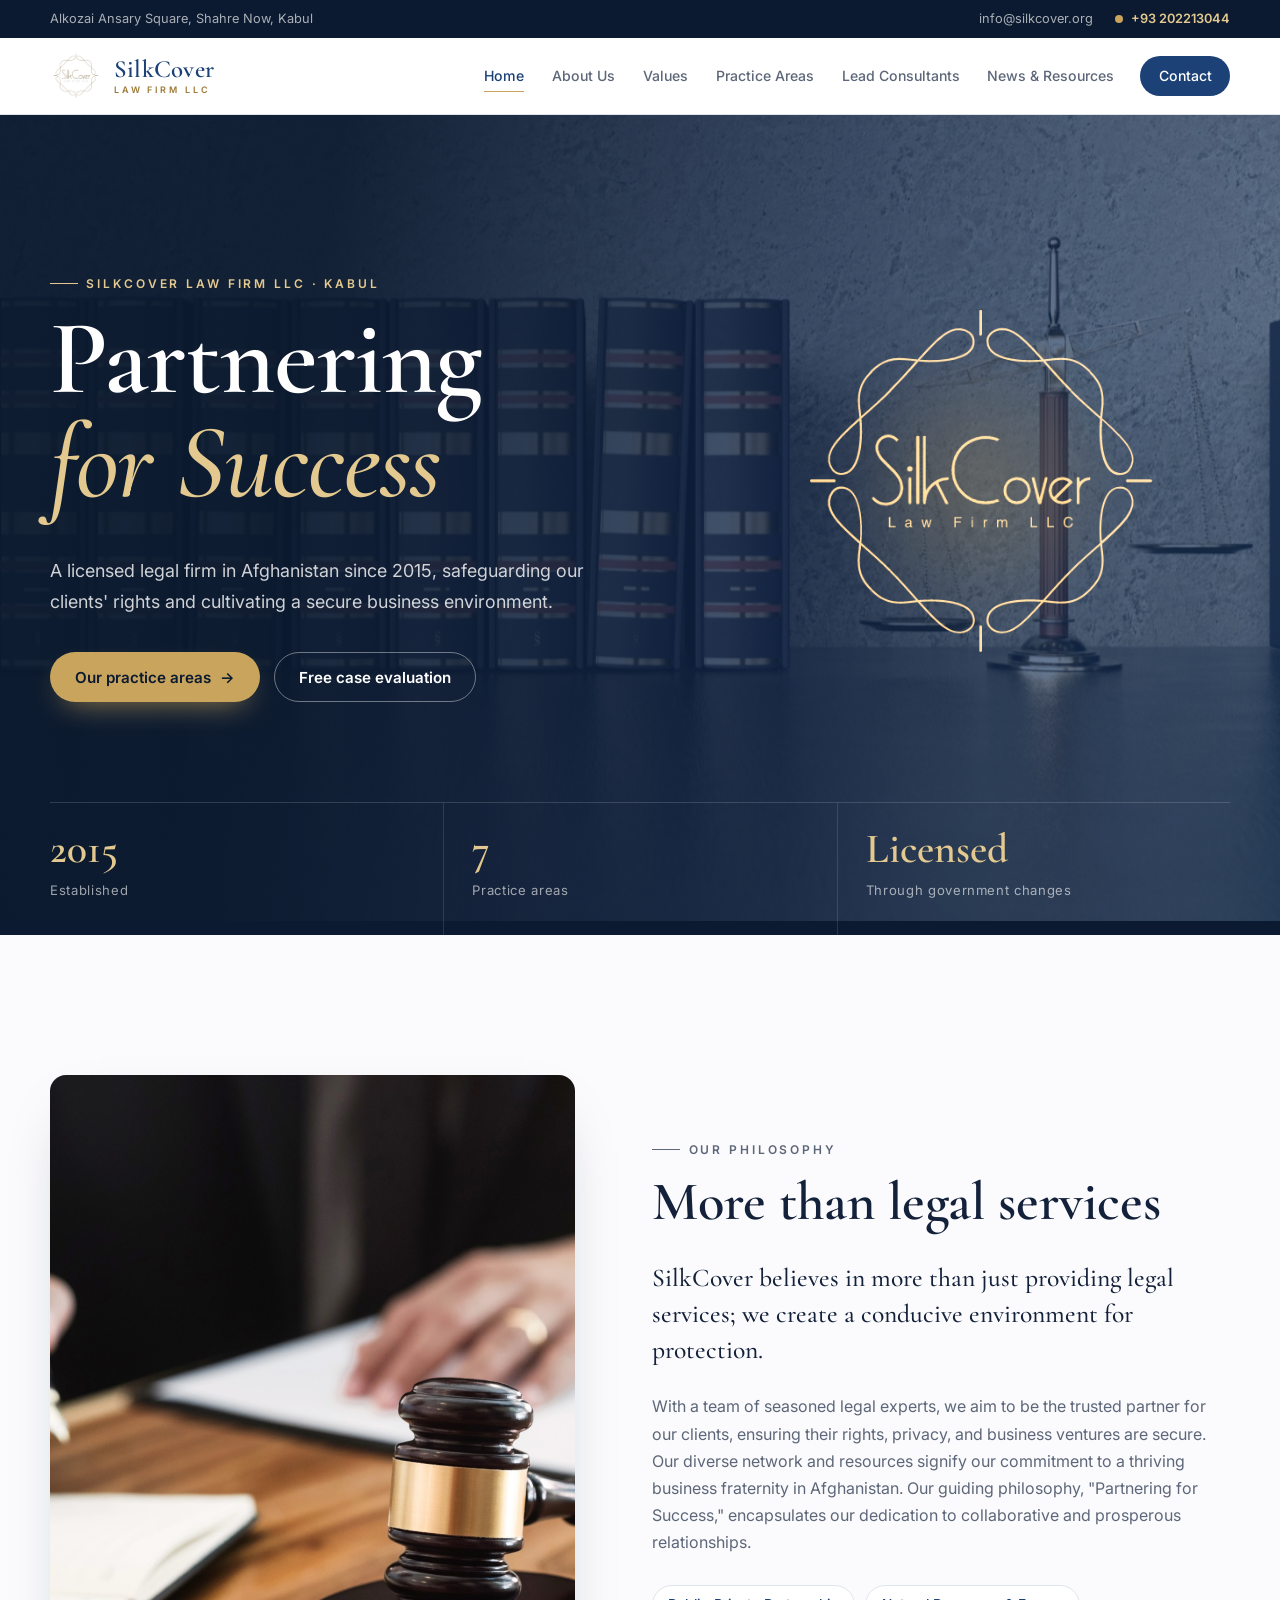
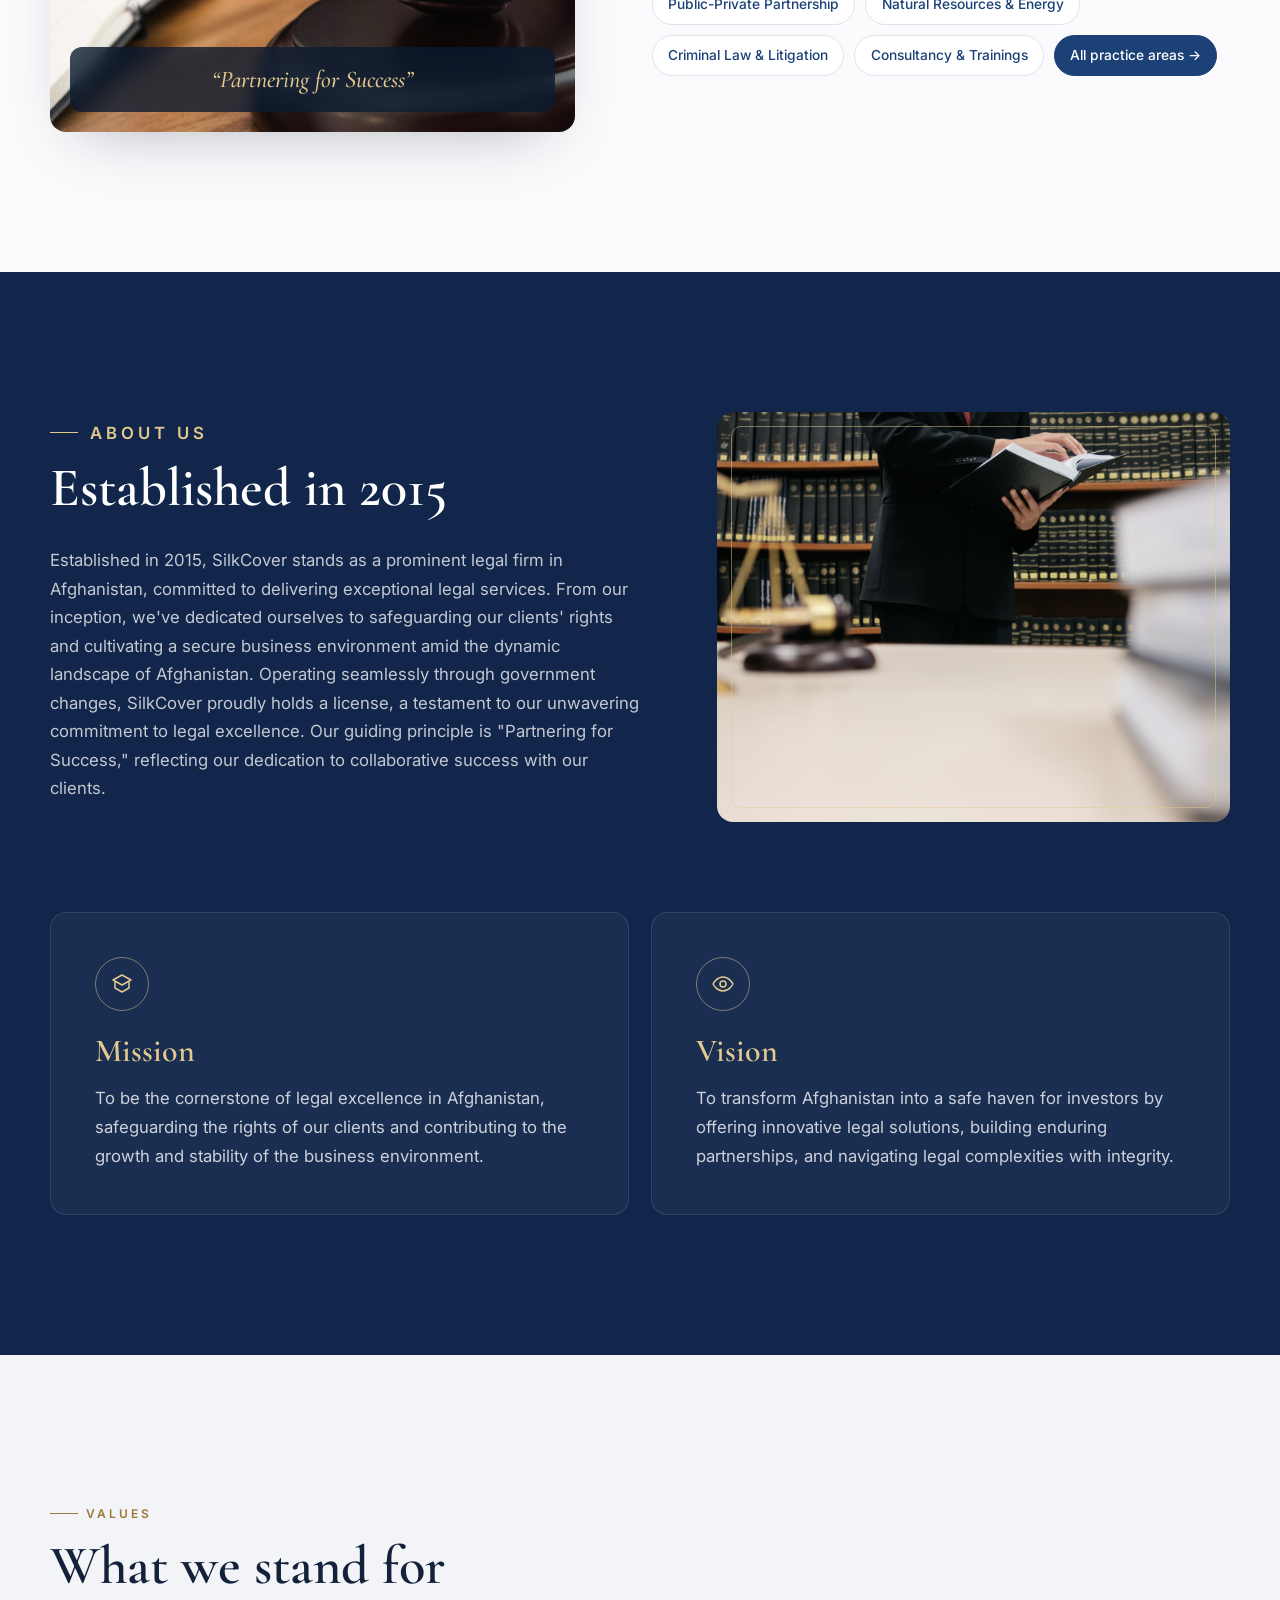
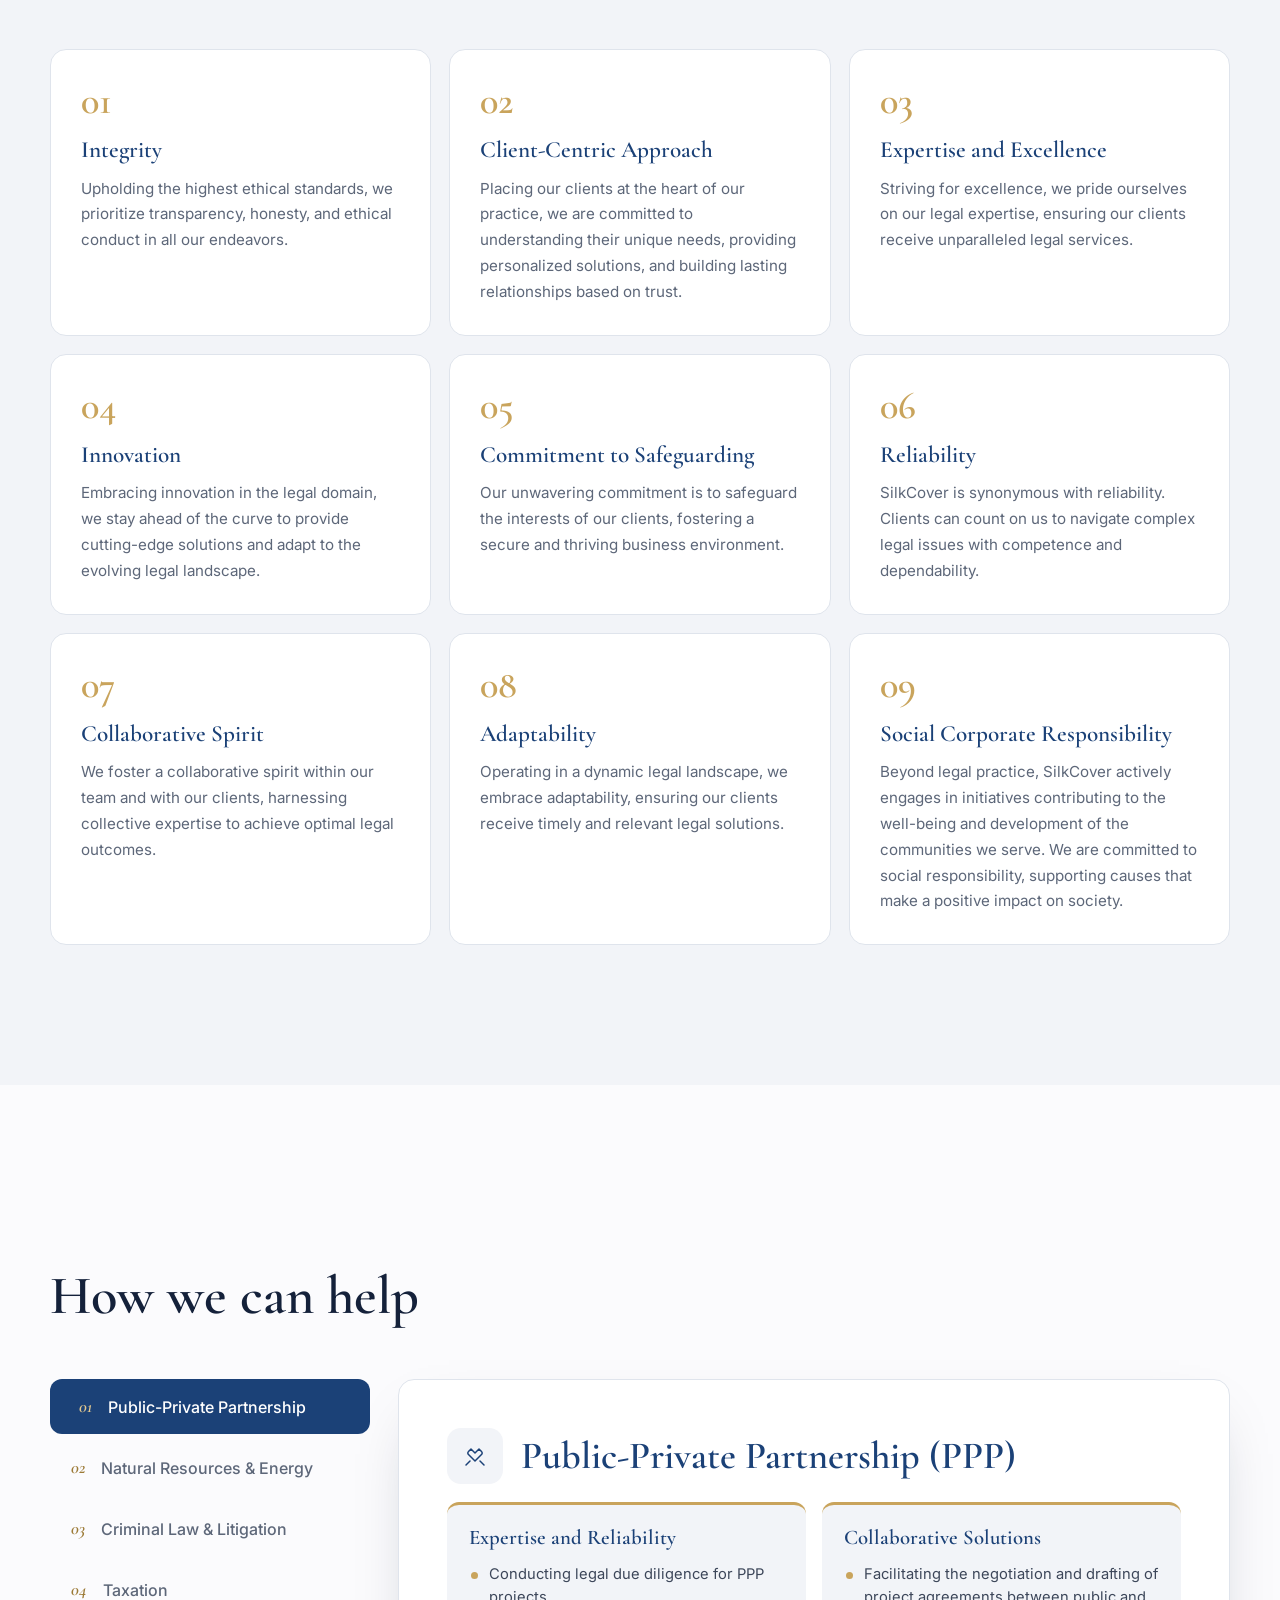
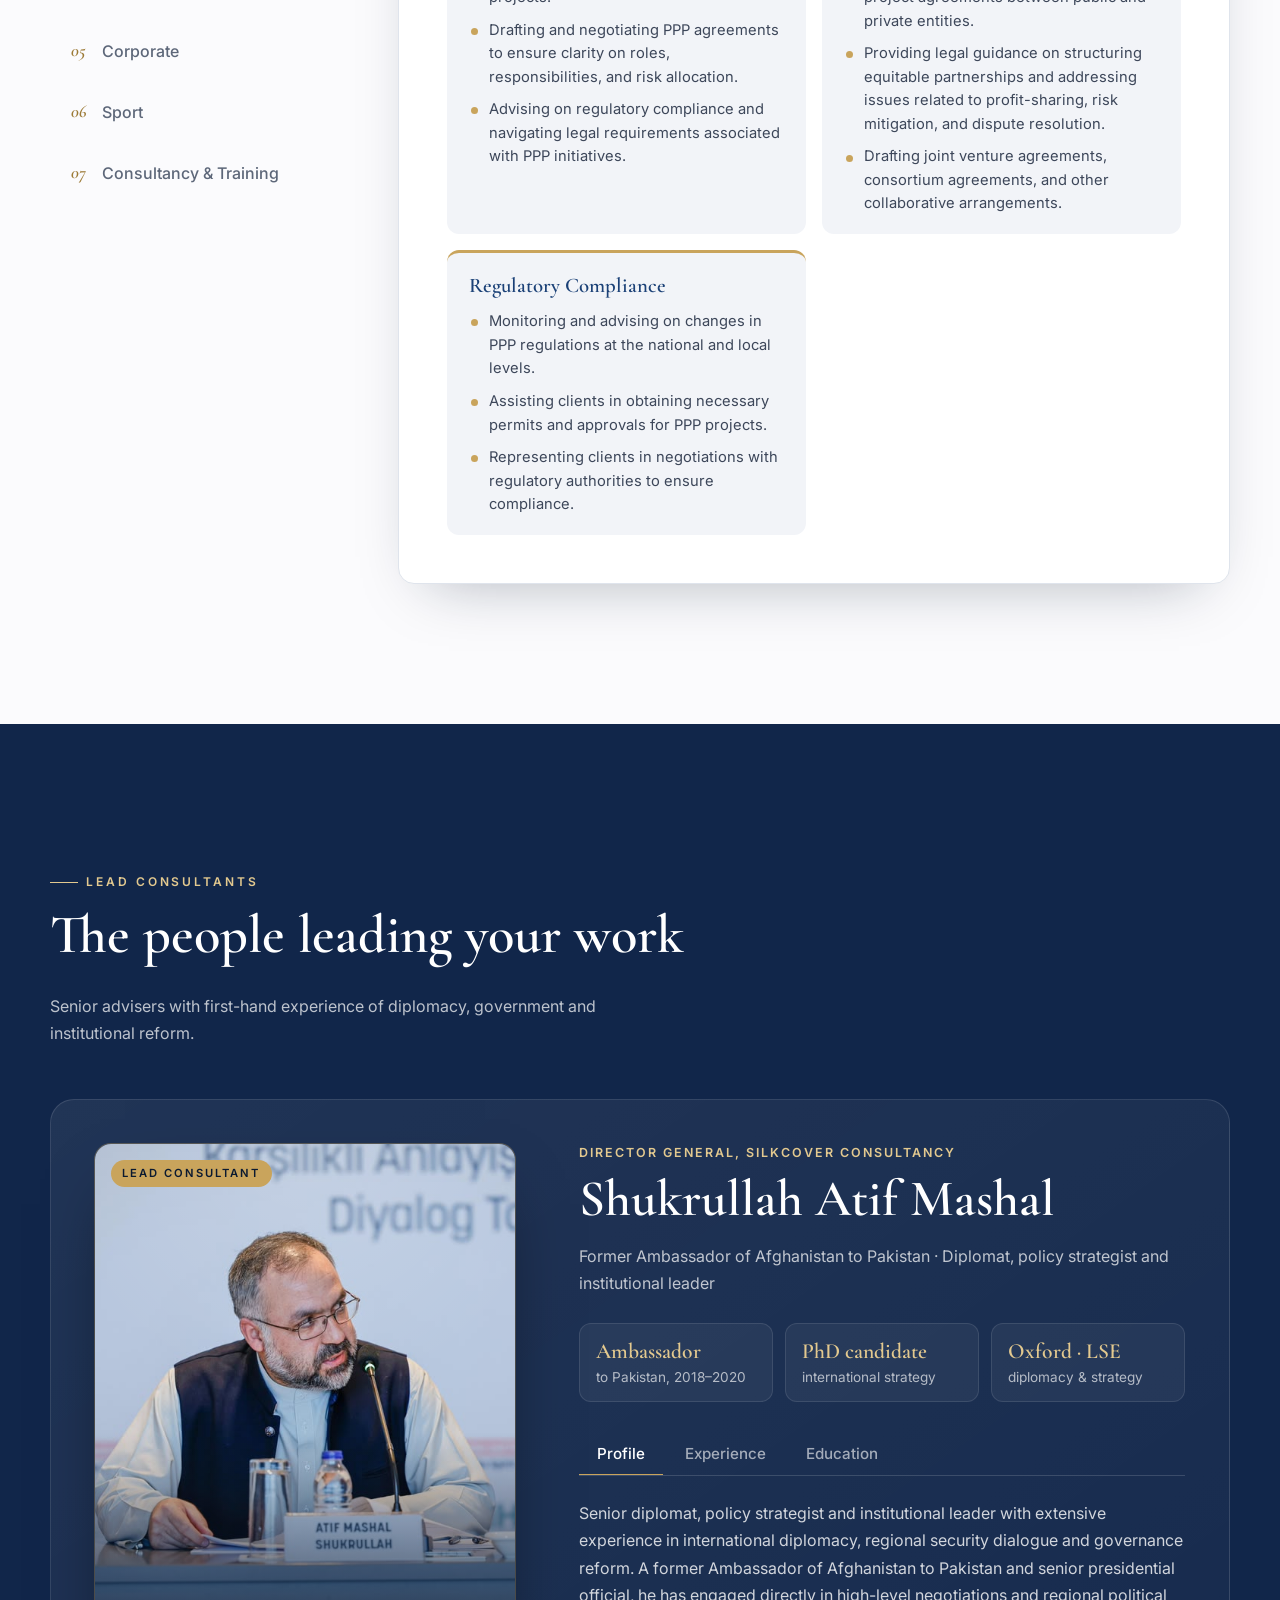
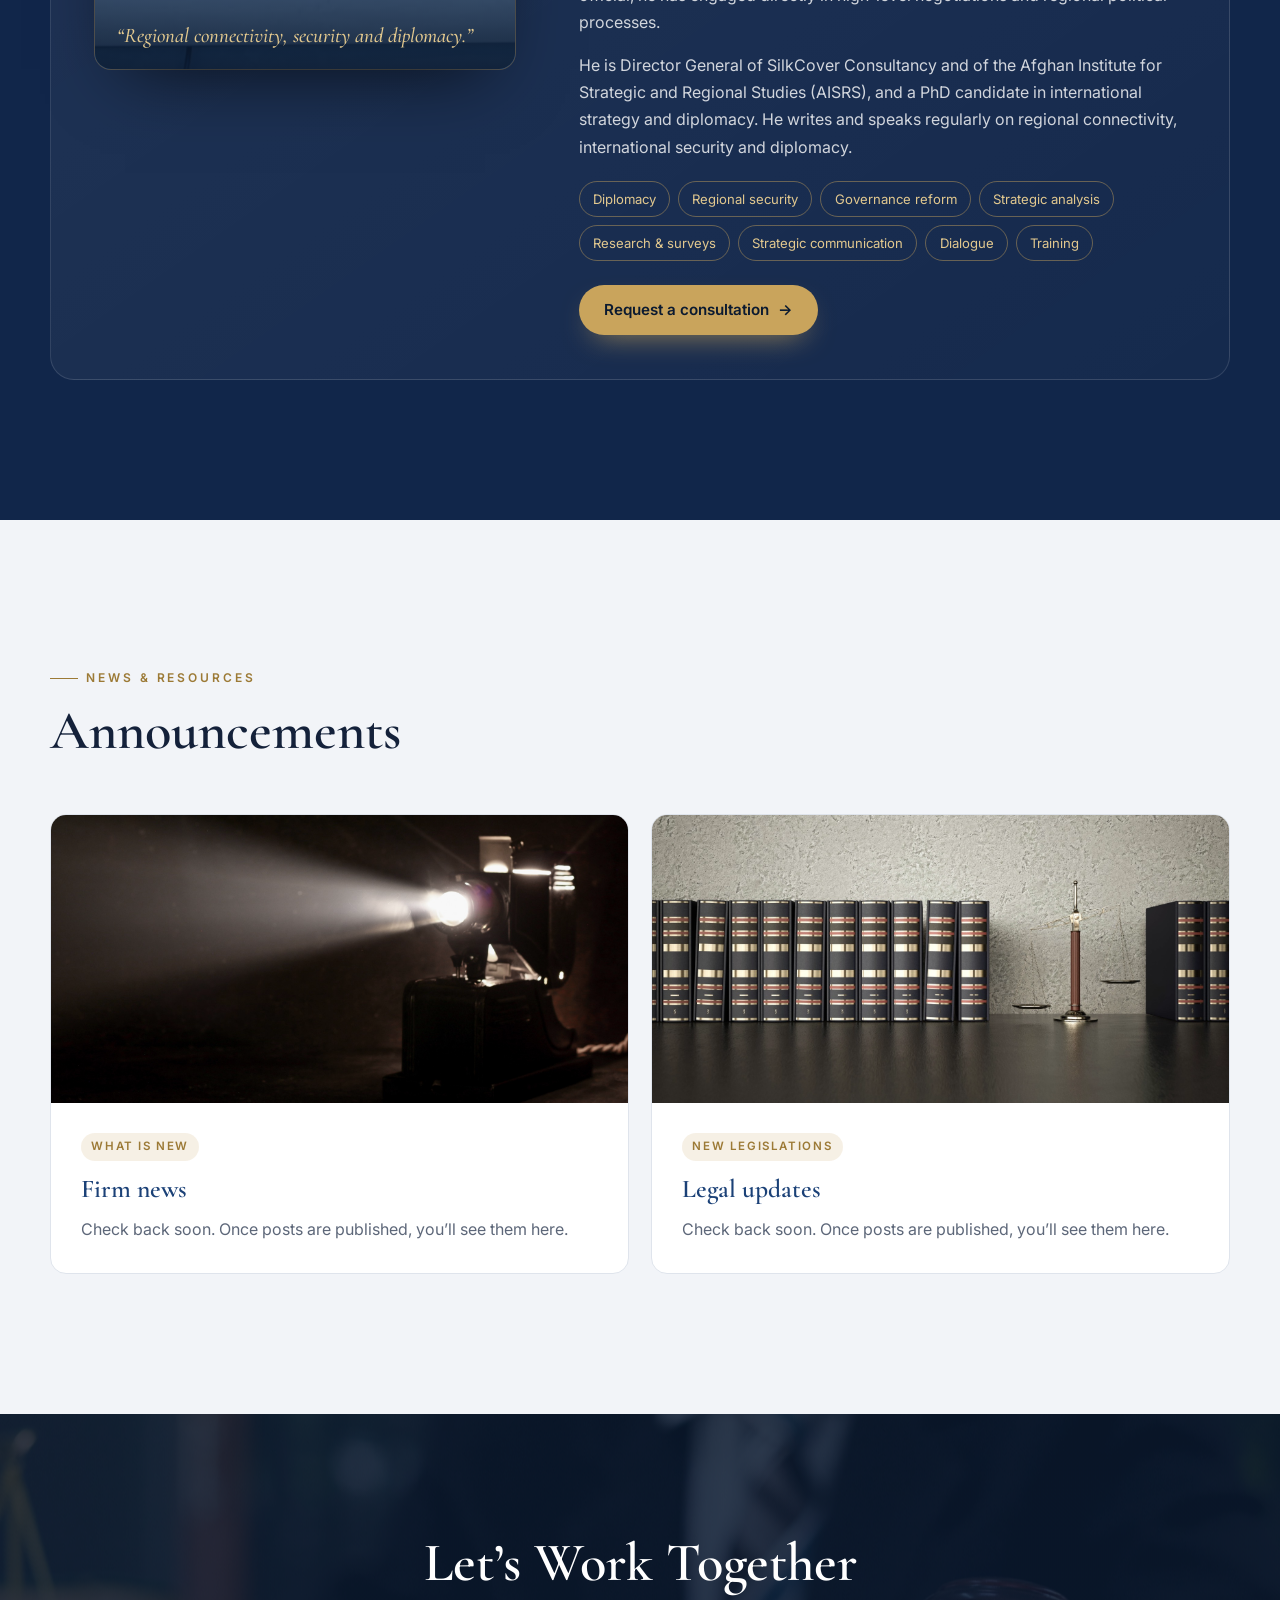
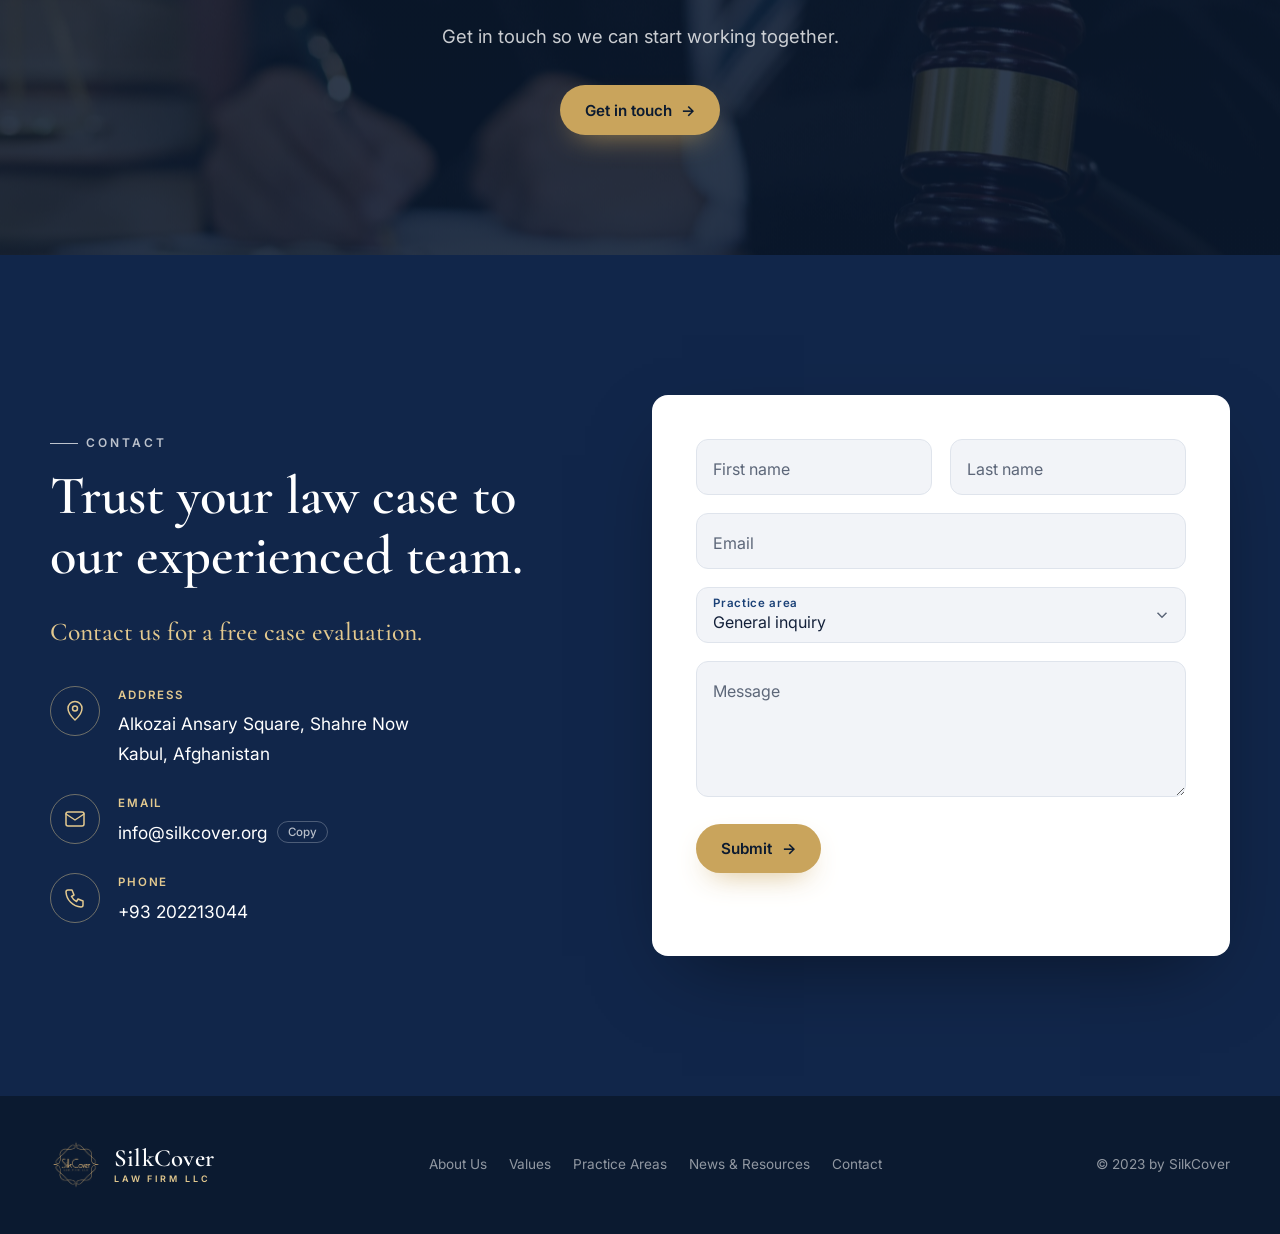
==== commit c2eaea92: "Serve the SilkCover site from the repository root Move the site out of Silkcover/ to the top level a" ====
--- a/index.html
+++ b/index.html
@@ -36,6 +36,7 @@
       <a href="#about">About Us</a>
       <a href="#values">Values</a>
       <a href="#practice">Practice Areas</a>
+      <a href="#consultants">Lead Consultants</a>
       <a href="#news">News &amp; Resources</a>
       <a href="#contact" class="nav__cta">Contact</a>
     </nav>
@@ -497,6 +498,102 @@
 
       </div>
     </div>
+  </div>
+</section>
+
+<!-- ============ Lead Consultants ============ -->
+<section class="section section--navy" id="consultants">
+  <div class="wrap">
+    <header class="section__head">
+      <p class="eyebrow reveal">Lead Consultants</p>
+      <h2 class="reveal">The people leading your work</h2>
+      <p class="reveal lc-intro">Senior advisers with first-hand experience of diplomacy, government and institutional reform.</p>
+    </header>
+
+    <article class="lc reveal" aria-labelledby="lc-atif-name">
+      <figure class="lc__photo" data-tilt>
+        <img src="assets/atif-mashal.jpg" alt="Shukrullah Atif Mashal speaking at a dialogue meeting" loading="lazy" width="1080" height="720">
+        <span class="lc__badge">Lead Consultant</span>
+        <figcaption class="lc__quote">“Regional connectivity, security and diplomacy.”</figcaption>
+      </figure>
+
+      <div class="lc__body">
+        <p class="lc__role">Director General, SilkCover Consultancy</p>
+        <h3 class="lc__name" id="lc-atif-name">Shukrullah Atif Mashal</h3>
+        <p class="lc__tagline">Former Ambassador of Afghanistan to Pakistan · Diplomat, policy strategist and institutional leader</p>
+
+        <ul class="lc__facts" aria-label="Key facts">
+          <li><strong>Ambassador</strong><span>to Pakistan, 2018–2020</span></li>
+          <li><strong>PhD candidate</strong><span>international strategy</span></li>
+          <li><strong>Oxford · LSE</strong><span>diplomacy &amp; strategy</span></li>
+        </ul>
+
+        <div class="lc__tabs" role="tablist" aria-label="About Atif Mashal">
+          <button role="tab" id="lc-tab-profile" aria-controls="lc-panel-profile" aria-selected="true">Profile</button>
+          <button role="tab" id="lc-tab-experience" aria-controls="lc-panel-experience" aria-selected="false" tabindex="-1">Experience</button>
+          <button role="tab" id="lc-tab-education" aria-controls="lc-panel-education" aria-selected="false" tabindex="-1">Education</button>
+          <span class="lc__ink" aria-hidden="true"></span>
+        </div>
+
+        <div class="lc__panel" role="tabpanel" id="lc-panel-profile" aria-labelledby="lc-tab-profile" tabindex="0">
+          <p>Senior diplomat, policy strategist and institutional leader with extensive experience in international diplomacy, regional security dialogue and governance reform. A former Ambassador of Afghanistan to Pakistan and senior presidential official, he has engaged directly in high-level negotiations and regional political processes.</p>
+          <p>He is Director General of SilkCover Consultancy and of the Afghan Institute for Strategic and Regional Studies (AISRS), and a PhD candidate in international strategy and diplomacy. He writes and speaks regularly on regional connectivity, international security and diplomacy.</p>
+          <ul class="lc__tags" aria-label="Areas of expertise">
+            <li>Diplomacy</li><li>Regional security</li><li>Governance reform</li><li>Strategic analysis</li><li>Research &amp; surveys</li><li>Strategic communication</li><li>Dialogue</li><li>Training</li>
+          </ul>
+        </div>
+
+        <div class="lc__panel" role="tabpanel" id="lc-panel-experience" aria-labelledby="lc-tab-experience" tabindex="0" hidden>
+          <ol class="timeline">
+            <li>
+              <span class="timeline__when">Present</span>
+              <h4>Director General, SilkCover Consultancy</h4>
+              <p>Leads consultancy services in research, surveys, assessments, strategic analysis, institutional reform, training, AI services, strategic communication and dialogue.</p>
+            </li>
+            <li>
+              <span class="timeline__when">2021 – Present</span>
+              <h4>Director General, Afghan Institute for Strategic and Regional Studies</h4>
+              <p>Leads policy research and strategic dialogue on regional cooperation and security, engaging international policymakers, think tanks and diplomats.</p>
+            </li>
+            <li>
+              <span class="timeline__when">2018 – 2020</span>
+              <h4>Ambassador of Afghanistan to Pakistan</h4>
+              <p>Managed one of Afghanistan’s most critical diplomatic missions and engaged directly in peace negotiations and high-level bilateral diplomacy.</p>
+            </li>
+            <li>
+              <span class="timeline__when">2016 – 2018</span>
+              <h4>Chairman, Afghanistan Cricket Board</h4>
+              <p>Oversaw institutional reforms and the international expansion of Afghan cricket, strengthening governance and sporting partnerships.</p>
+            </li>
+            <li>
+              <span class="timeline__when">2015 – 2016</span>
+              <h4>Director of International Relations, Administrative Office of the President</h4>
+              <p>Coordinated presidential international engagements and diplomatic initiatives.</p>
+            </li>
+            <li>
+              <span class="timeline__when">2014 – 2015</span>
+              <h4>Director of Program Planning, Administrative Office of the President</h4>
+            </li>
+            <li>
+              <span class="timeline__when">2013</span>
+              <h4>Senior Communications Advisor, American University of Afghanistan</h4>
+            </li>
+          </ol>
+        </div>
+
+        <div class="lc__panel" role="tabpanel" id="lc-panel-education" aria-labelledby="lc-tab-education" tabindex="0" hidden>
+          <ul class="edu">
+            <li><span class="edu__mark" aria-hidden="true">PhD</span><div><h4>PhD candidate</h4><p>International strategy and diplomacy</p></div></li>
+            <li><span class="edu__mark" aria-hidden="true">MDS</span><div><h4>Master of Diplomatic Studies</h4><p>University of Oxford, United Kingdom</p></div></li>
+            <li><span class="edu__mark" aria-hidden="true">MSc</span><div><h4>MSc International Strategy and Diplomacy</h4><p>London School of Economics and Political Science, 2021–2023</p></div></li>
+            <li><span class="edu__mark" aria-hidden="true">BA</span><div><h4>BA Political Science &amp; Public Administration</h4><p>American University of Afghanistan</p></div></li>
+            <li><span class="edu__mark" aria-hidden="true">Cert</span><div><h4>Certificate in Legal Studies</h4><p>American University of Afghanistan</p></div></li>
+          </ul>
+        </div>
+
+        <a href="#contact" class="btn btn--gold lc__cta">Request a consultation <span aria-hidden="true">→</span></a>
+      </div>
+    </article>
   </div>
 </section>
 
--- a/styles.css
+++ b/styles.css
@@ -332,6 +332,110 @@
   opacity: 0; transform: translateY(20px); pointer-events: none; transition: opacity .3s, transform .3s var(--ease);
 }
 .to-top.is-visible { opacity: 1; transform: none; pointer-events: auto; }
+
+/* ===== Lead consultants ===== */
+.lc-intro { color: rgba(255, 255, 255, .72); max-width: 560px; }
+.lc {
+  display: grid; grid-template-columns: minmax(280px, 420px) 1fr; gap: clamp(28px, 5vw, 64px); align-items: start;
+  background: linear-gradient(145deg, rgba(255, 255, 255, .07), rgba(255, 255, 255, .02));
+  border: 1px solid rgba(255, 255, 255, .12); border-radius: calc(var(--radius) + 8px);
+  padding: clamp(20px, 3.5vw, 44px);
+}
+.lc__photo {
+  margin: 0; border-radius: var(--radius); overflow: hidden;
+  aspect-ratio: 4 / 5; position: sticky; top: 110px;
+  box-shadow: 0 30px 70px -30px rgba(0, 0, 0, .7), 0 0 0 1px rgba(201, 164, 92, .35);
+  transform: perspective(900px) rotateX(var(--rx, 0deg)) rotateY(var(--ry, 0deg));
+  transition: transform .5s var(--ease);
+}
+.lc__photo.is-tilting { transition: transform .1s linear; }
+.lc__photo img { width: 100%; height: 100%; object-fit: cover; object-position: 47% 30%; transform: scale(1.04); transition: transform .9s var(--ease); }
+.lc__photo:hover img { transform: scale(1.1); }
+.lc__photo::after {
+  content: ""; position: absolute; inset: 0; pointer-events: none;
+  background: radial-gradient(circle at var(--gx, 50%) var(--gy, 0%), rgba(255, 255, 255, .18), transparent 45%),
+              linear-gradient(to top, rgba(11, 26, 48, .92) 0%, rgba(11, 26, 48, 0) 45%);
+}
+.lc__badge {
+  position: absolute; top: 16px; left: 16px; z-index: 1;
+  font: 600 .7rem/1 var(--sans); letter-spacing: .18em; text-transform: uppercase;
+  background: var(--gold); color: var(--navy-900); padding: .7em 1em; border-radius: 999px;
+}
+.lc__quote {
+  position: absolute; left: 22px; right: 22px; bottom: 20px; z-index: 1;
+  font: italic 500 1.3rem/1.3 var(--serif); color: var(--gold-light);
+}
+.lc__body { min-width: 0; }
+.lc__role { font: 600 .78rem/1.4 var(--sans); letter-spacing: .16em; text-transform: uppercase; color: var(--gold-light); margin-bottom: .6rem; }
+.lc__name { font-size: clamp(2.2rem, 4.2vw, 3.2rem); color: var(--white); margin-bottom: .3em; }
+.lc__tagline { color: rgba(255, 255, 255, .72); margin-bottom: 26px; }
+.lc__facts { list-style: none; padding: 0; margin: 0 0 30px; display: grid; grid-template-columns: repeat(3, 1fr); gap: 12px; }
+.lc__facts li {
+  padding: 16px 16px 14px; border-radius: 12px; background: rgba(255, 255, 255, .05);
+  border: 1px solid rgba(255, 255, 255, .1); transition: transform .3s var(--ease), border-color .3s, background .3s;
+}
+.lc__facts li:hover { transform: translateY(-3px); border-color: var(--gold); background: rgba(201, 164, 92, .1); }
+.lc__facts strong { display: block; font: 600 1.35rem/1.1 var(--serif); color: var(--gold-light); margin-bottom: 4px; }
+.lc__facts span { font-size: .85rem; color: rgba(255, 255, 255, .66); line-height: 1.4; display: block; }
+
+.lc__tabs { position: relative; display: flex; gap: 4px; border-bottom: 1px solid rgba(255, 255, 255, .15); margin-bottom: 24px; overflow-x: auto; scrollbar-width: none; }
+.lc__tabs button {
+  flex: none; background: none; border: 0; cursor: pointer; padding: 12px 18px;
+  font: 500 .95rem var(--sans); color: rgba(255, 255, 255, .6); transition: color .25s;
+}
+.lc__tabs button:hover, .lc__tabs button[aria-selected="true"] { color: var(--white); }
+.lc__tabs button:focus-visible { outline: 2px solid var(--gold); outline-offset: -2px; border-radius: 8px; }
+.lc__ink {
+  position: absolute; bottom: -1px; left: 0; height: 2px; width: var(--w, 0); background: var(--gold);
+  transform: translateX(var(--x, 0)); transition: transform .4s var(--ease), width .4s var(--ease);
+}
+.lc__panel { animation: panelIn .5s var(--ease); color: rgba(255, 255, 255, .8); min-height: 240px; }
+.lc__panel:focus-visible { outline: 2px solid var(--gold); outline-offset: 6px; border-radius: 6px; }
+.lc__tags { list-style: none; padding: 0; margin: 20px 0 0; display: flex; flex-wrap: wrap; gap: 8px; }
+.lc__tags li {
+  font-size: .82rem; padding: .45em 1em; border-radius: 999px; border: 1px solid rgba(201, 164, 92, .45);
+  color: var(--gold-light); transition: background .25s, color .25s;
+}
+.lc__tags li:hover { background: var(--gold); color: var(--navy-900); }
+
+.timeline { list-style: none; margin: 0; padding: 0 0 0 26px; position: relative; }
+.timeline::before { content: ""; position: absolute; left: 6px; top: 8px; bottom: 8px; width: 1px; background: linear-gradient(var(--gold), rgba(201, 164, 92, .1)); }
+.timeline li { position: relative; padding: 0 0 22px; }
+.timeline li::before {
+  content: ""; position: absolute; left: -26px; top: 6px; width: 13px; height: 13px; border-radius: 50%;
+  background: var(--navy-800); border: 2px solid var(--gold); transition: background .25s, transform .25s var(--ease);
+}
+.timeline li:hover::before { background: var(--gold); transform: scale(1.25); }
+.timeline__when { font: 600 .72rem/1 var(--sans); letter-spacing: .14em; text-transform: uppercase; color: var(--gold-light); }
+.timeline h4 { font: 600 1.25rem/1.25 var(--serif); color: var(--white); margin: 6px 0 4px; }
+.timeline p { font-size: .93rem; color: rgba(255, 255, 255, .68); margin: 0; }
+
+.edu { list-style: none; margin: 0; padding: 0; display: grid; gap: 10px; }
+.edu li {
+  display: flex; gap: 16px; align-items: center; padding: 14px 16px; border-radius: 12px;
+  background: rgba(255, 255, 255, .04); border: 1px solid rgba(255, 255, 255, .08);
+  transition: border-color .3s, transform .3s var(--ease);
+}
+.edu li:hover { border-color: var(--gold); transform: translateX(4px); }
+.edu__mark {
+  flex: none; display: grid; place-items: center; width: 52px; height: 52px; border-radius: 12px;
+  background: rgba(201, 164, 92, .14); color: var(--gold-light); font: 600 .95rem var(--serif);
+}
+.edu h4 { font: 600 1.15rem/1.25 var(--serif); color: var(--white); margin: 0 0 2px; }
+.edu p { margin: 0; font-size: .88rem; color: rgba(255, 255, 255, .64); }
+.lc__cta { margin-top: 24px; }
+
+@media (max-width: 860px) {
+  .lc { grid-template-columns: 1fr; }
+  .lc__photo { position: relative; top: 0; aspect-ratio: 4 / 3; max-width: 560px; }
+}
+@media (max-width: 560px) {
+  .lc { padding: 16px; }
+  .lc__photo { aspect-ratio: 1 / 1; }
+  .lc__facts { grid-template-columns: 1fr; }
+  .lc__tabs button { padding: 12px 12px; }
+  .lc__cta { width: 100%; justify-content: center; }
+}
 
 /* ===== Reveal on scroll ===== */
 .js .reveal { opacity: 0; transform: translateY(26px); transition: opacity .8s var(--ease), transform .8s var(--ease); transition-delay: var(--d, 0s); }
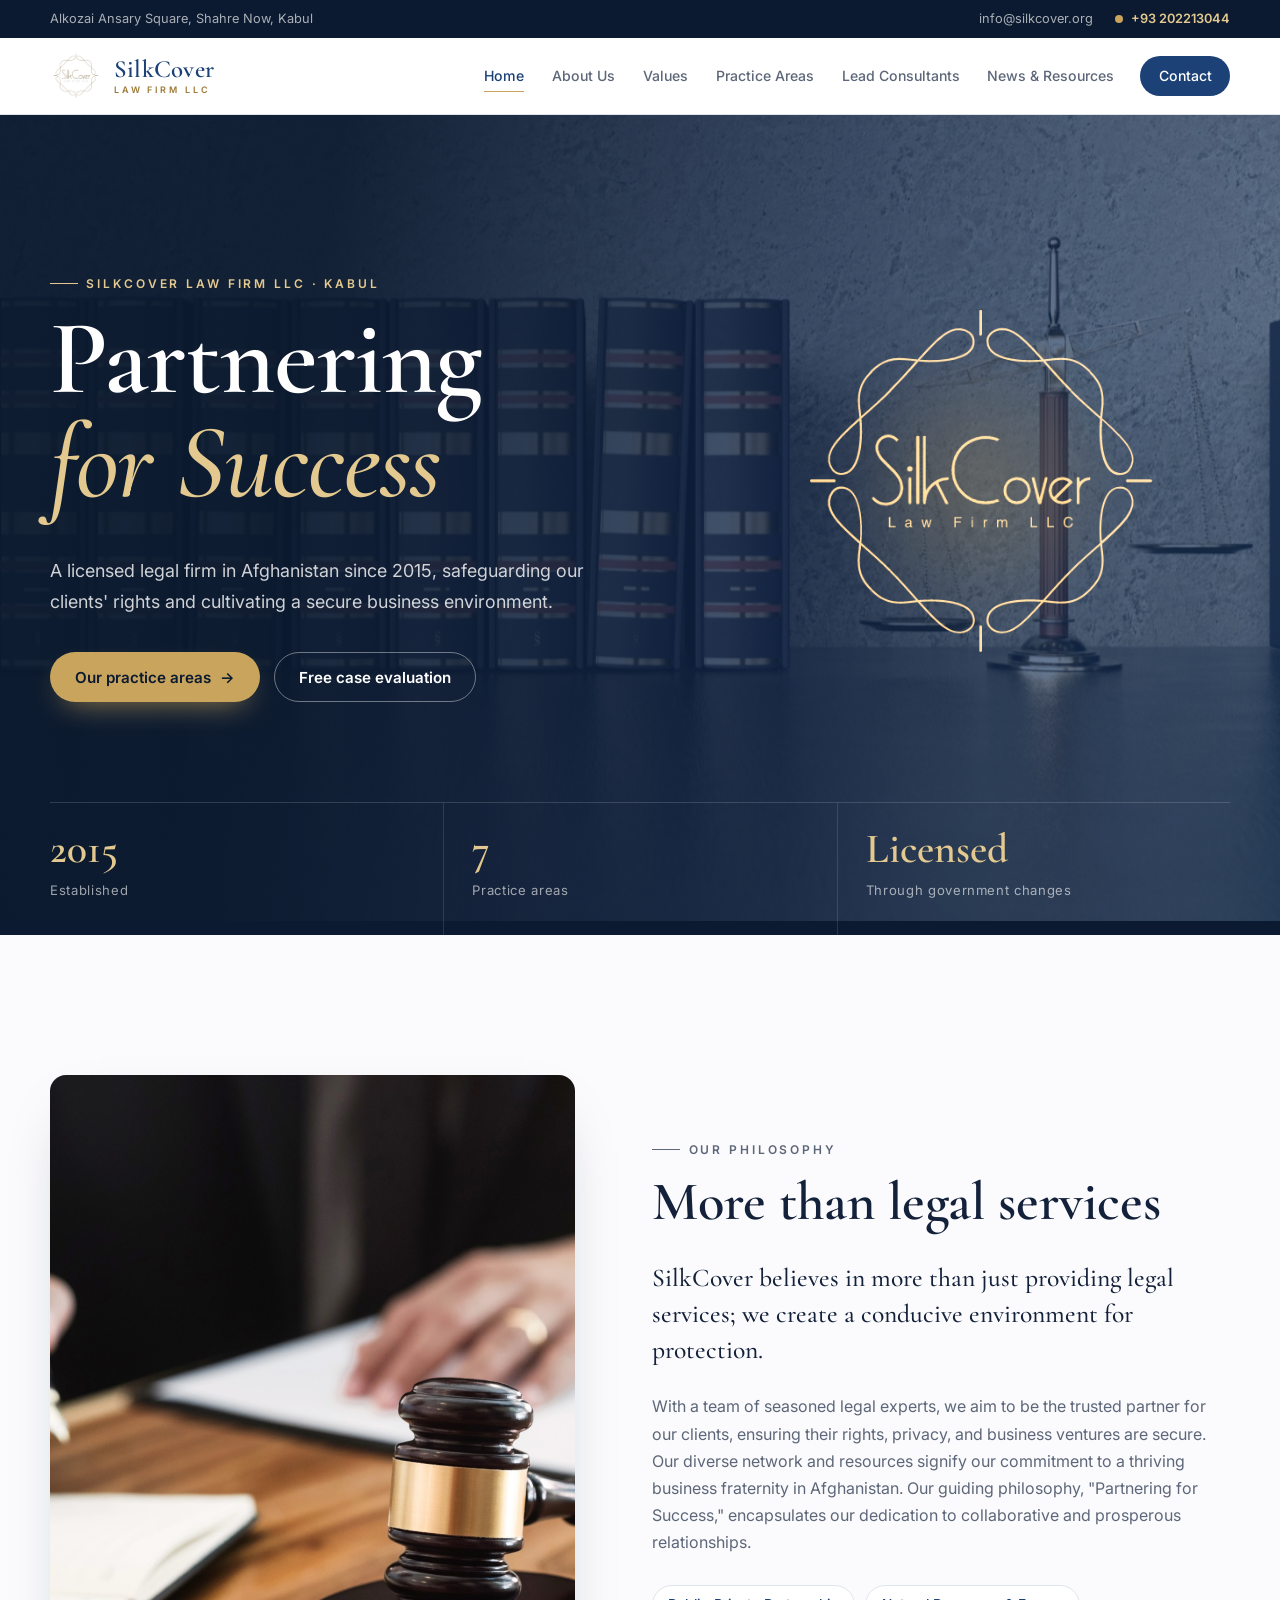
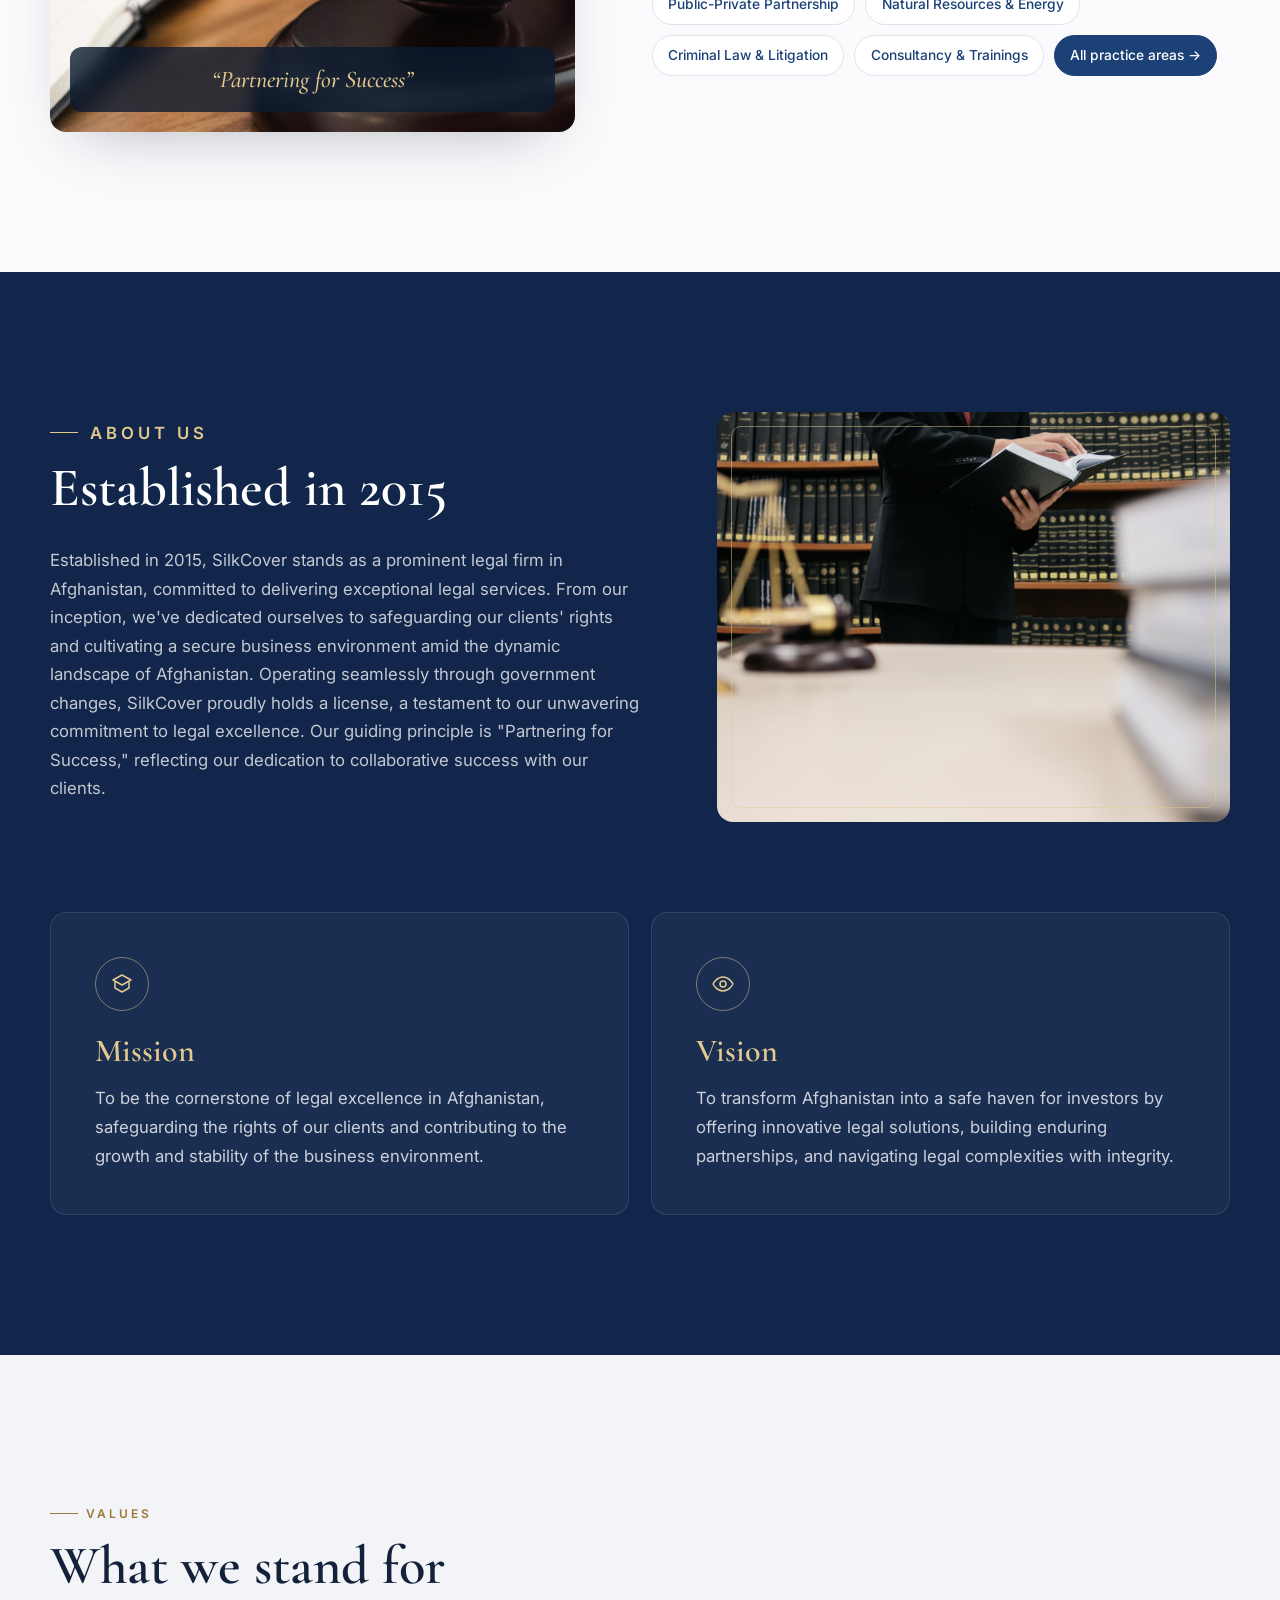
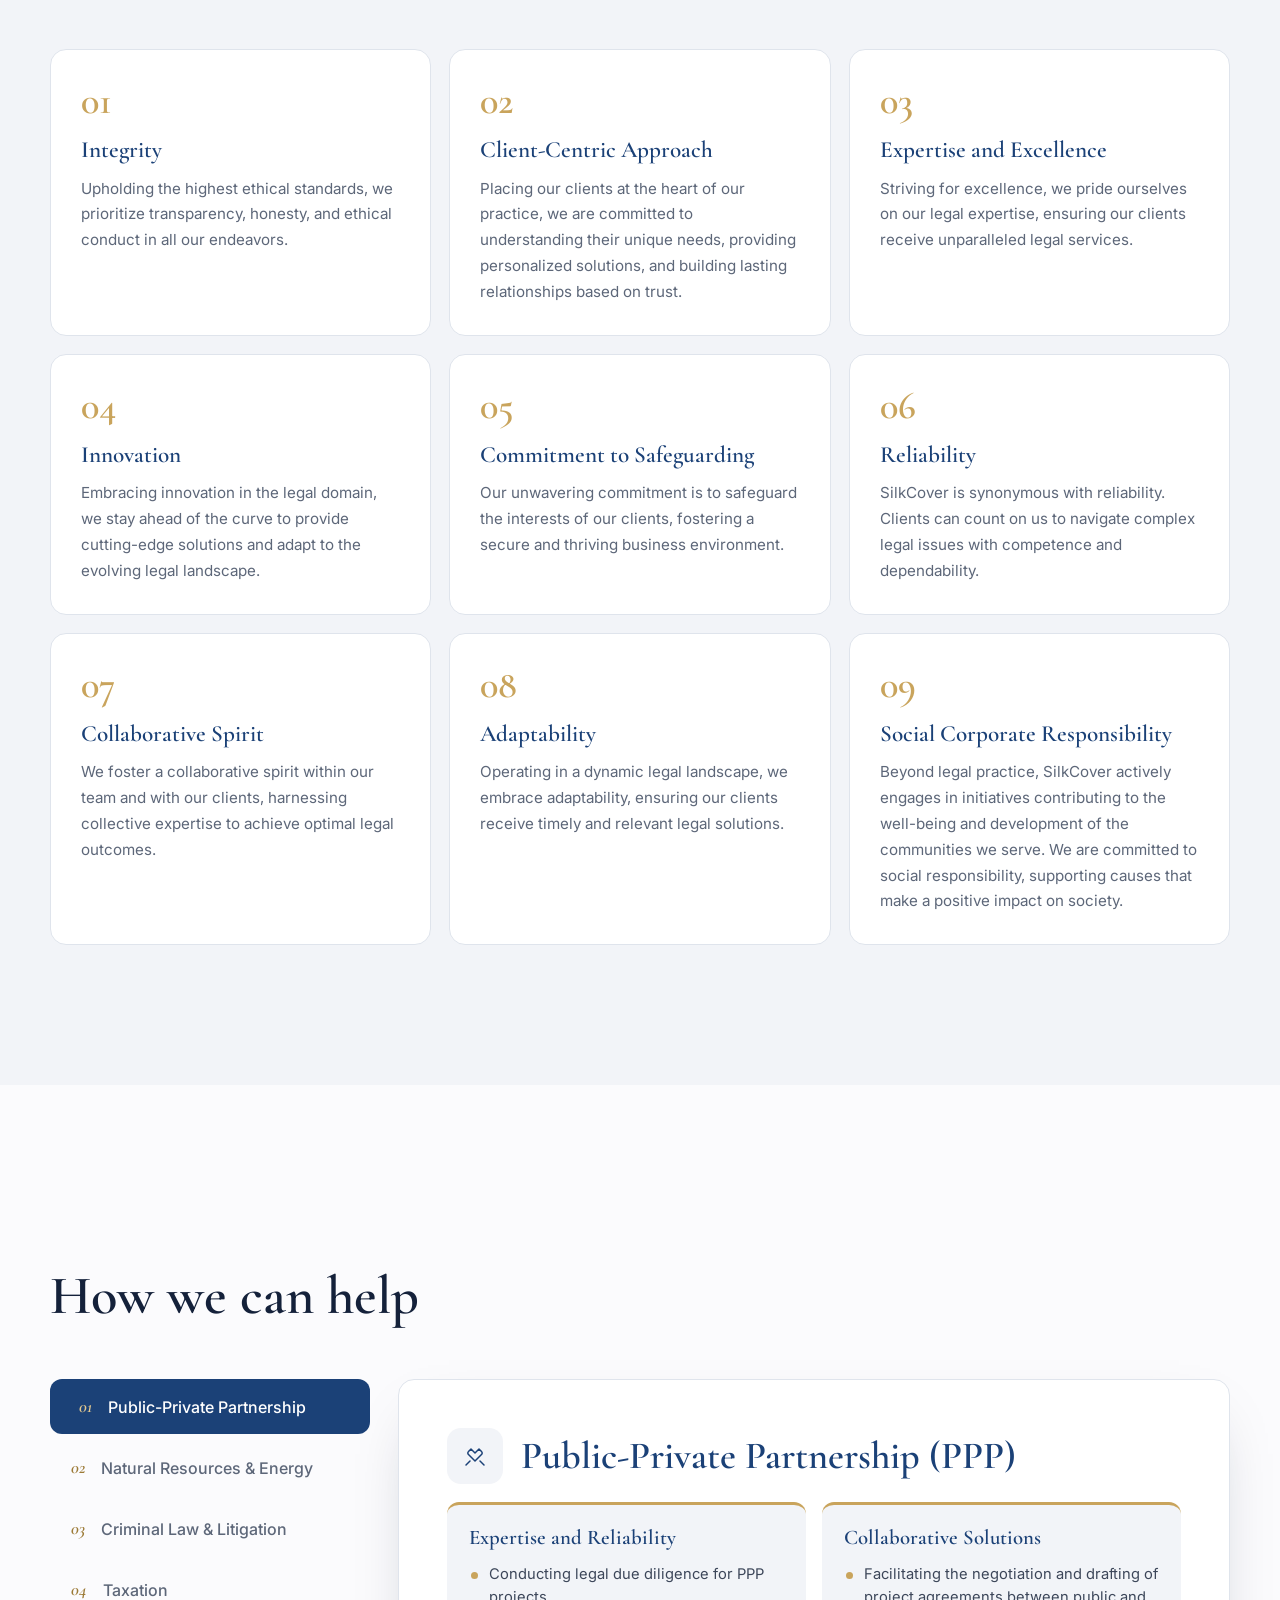
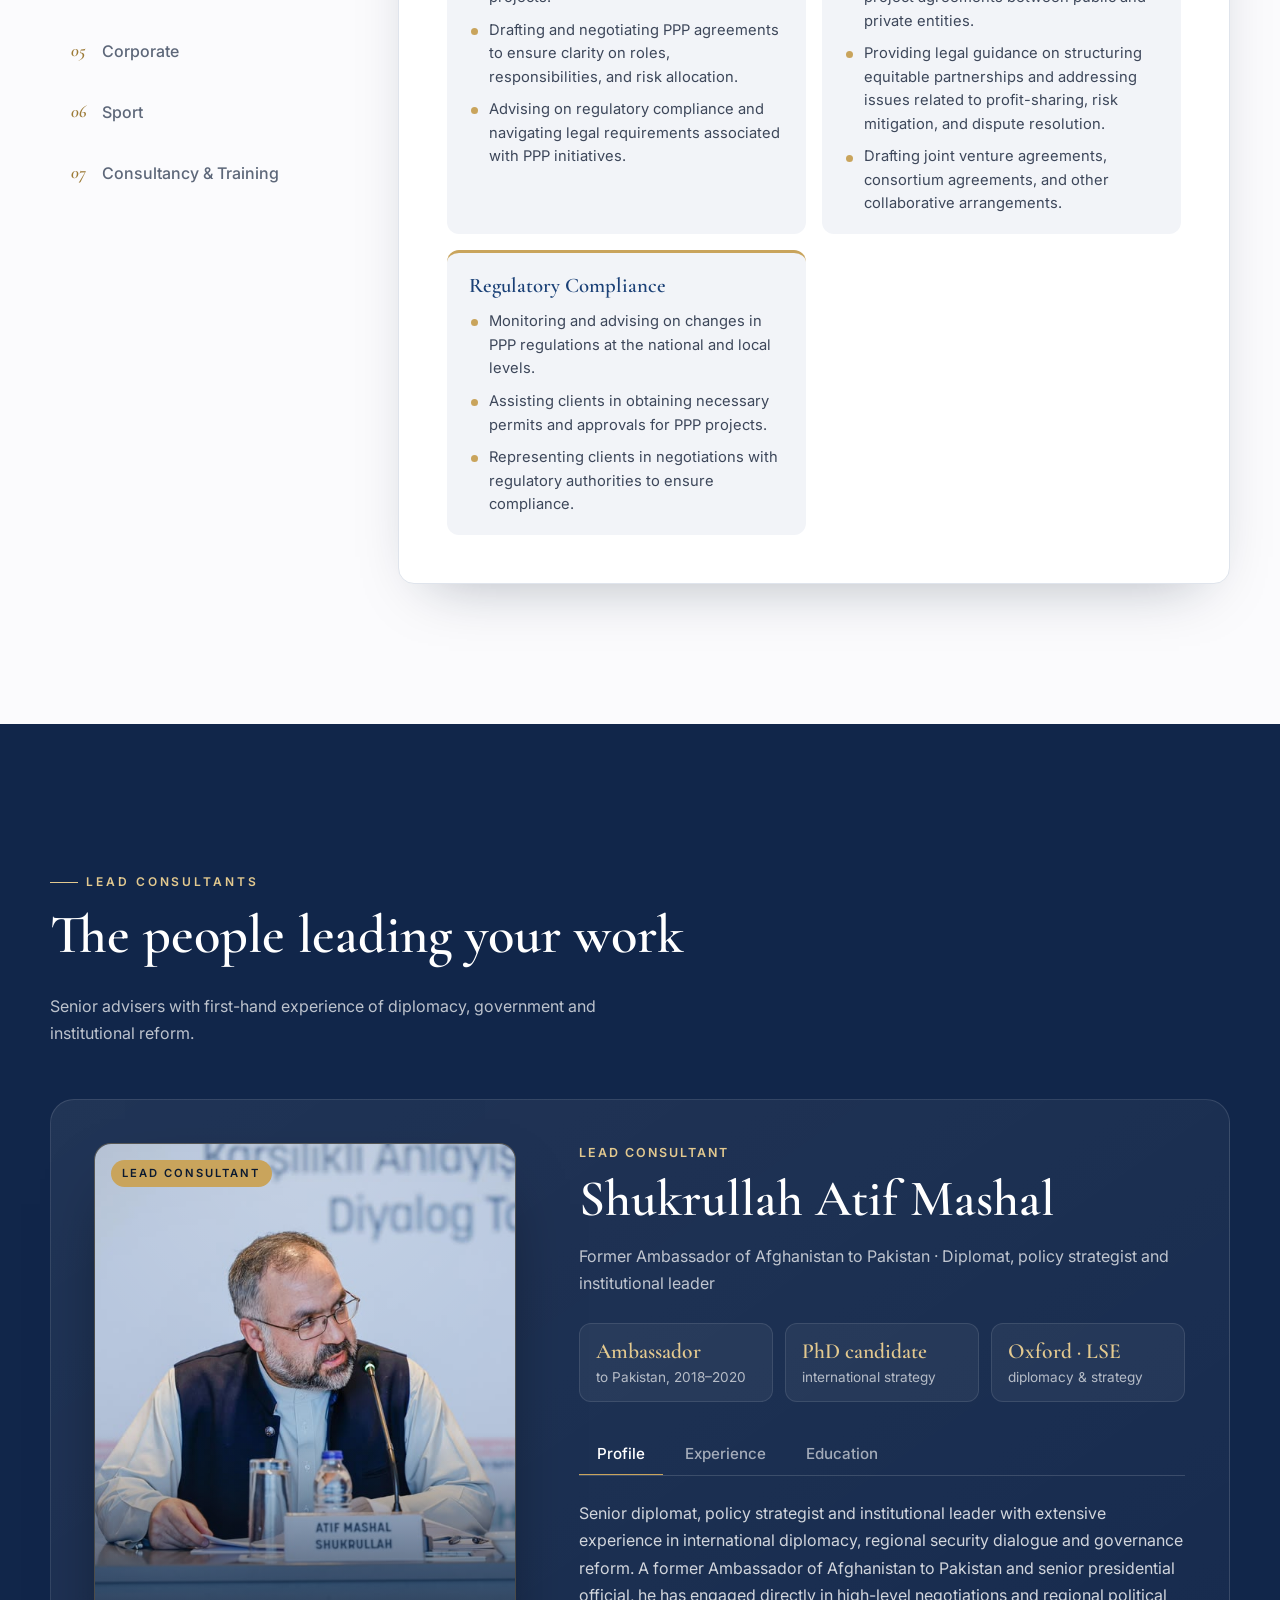
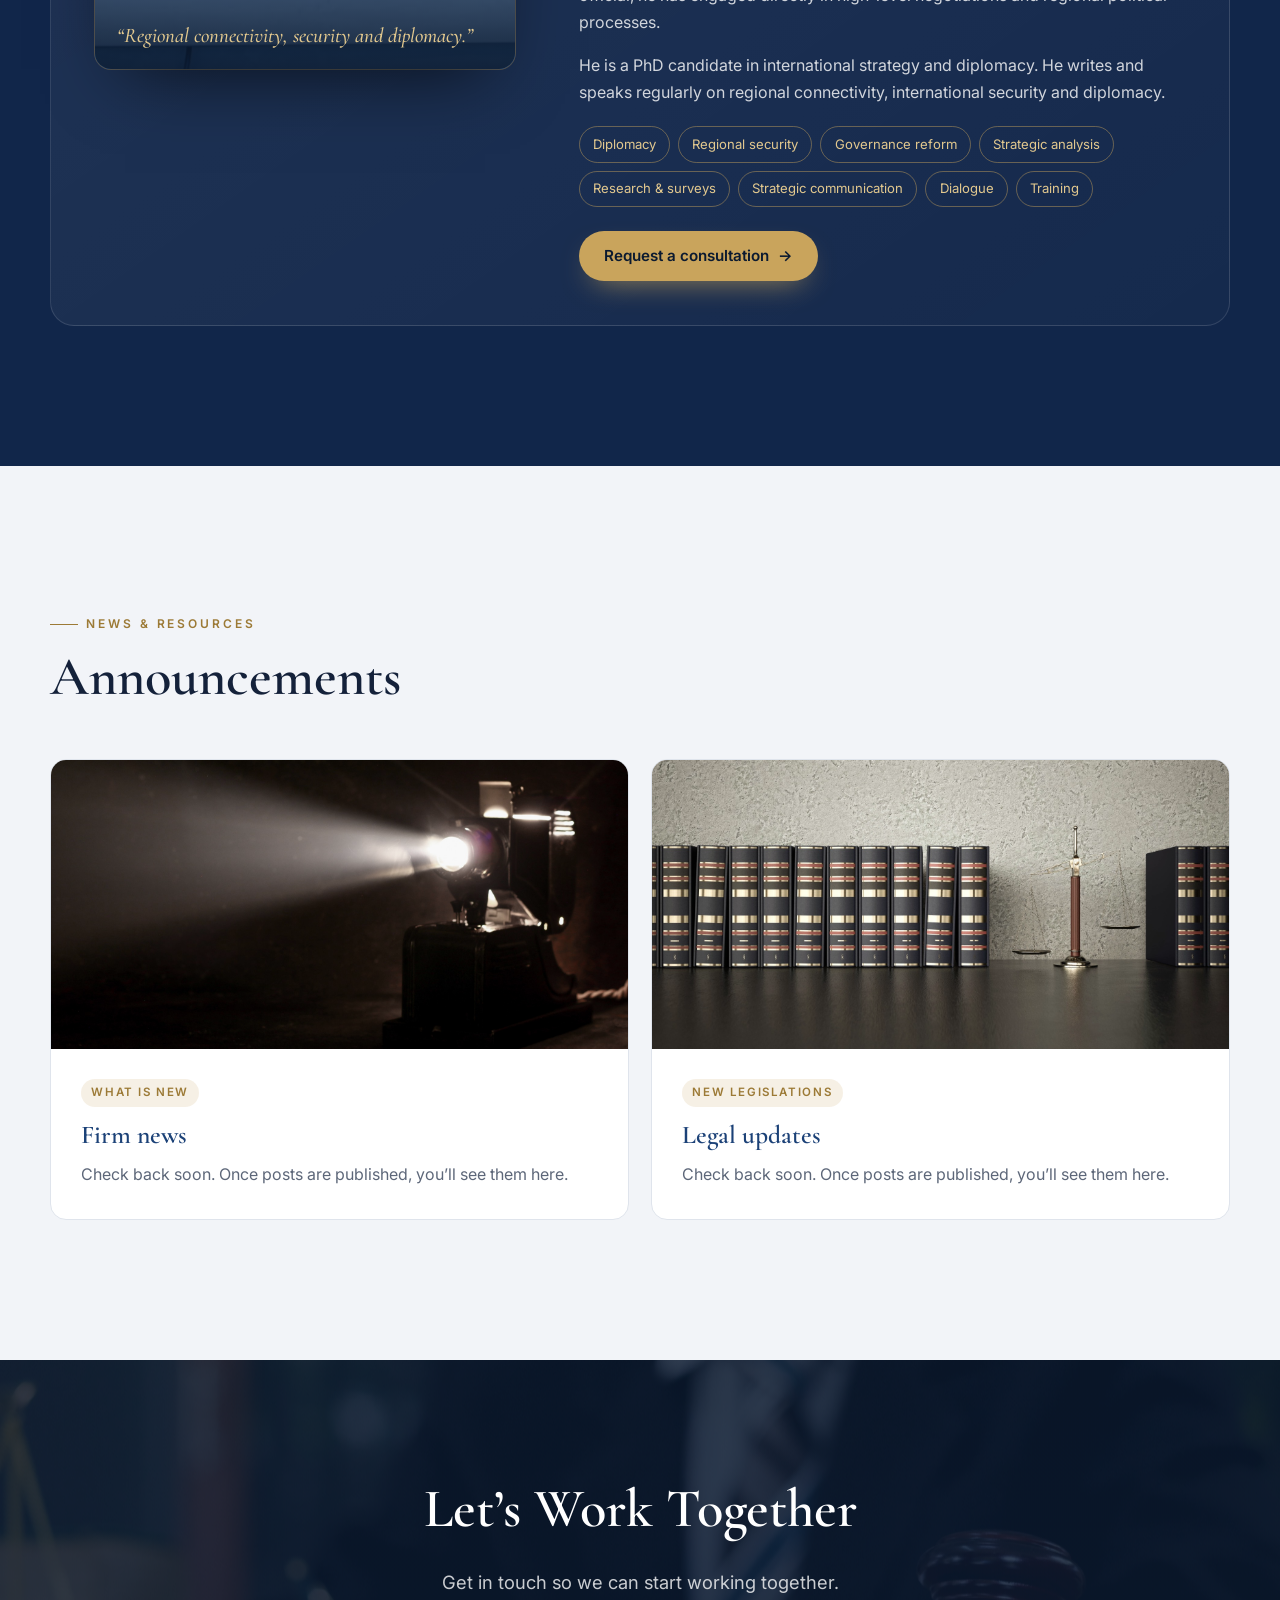
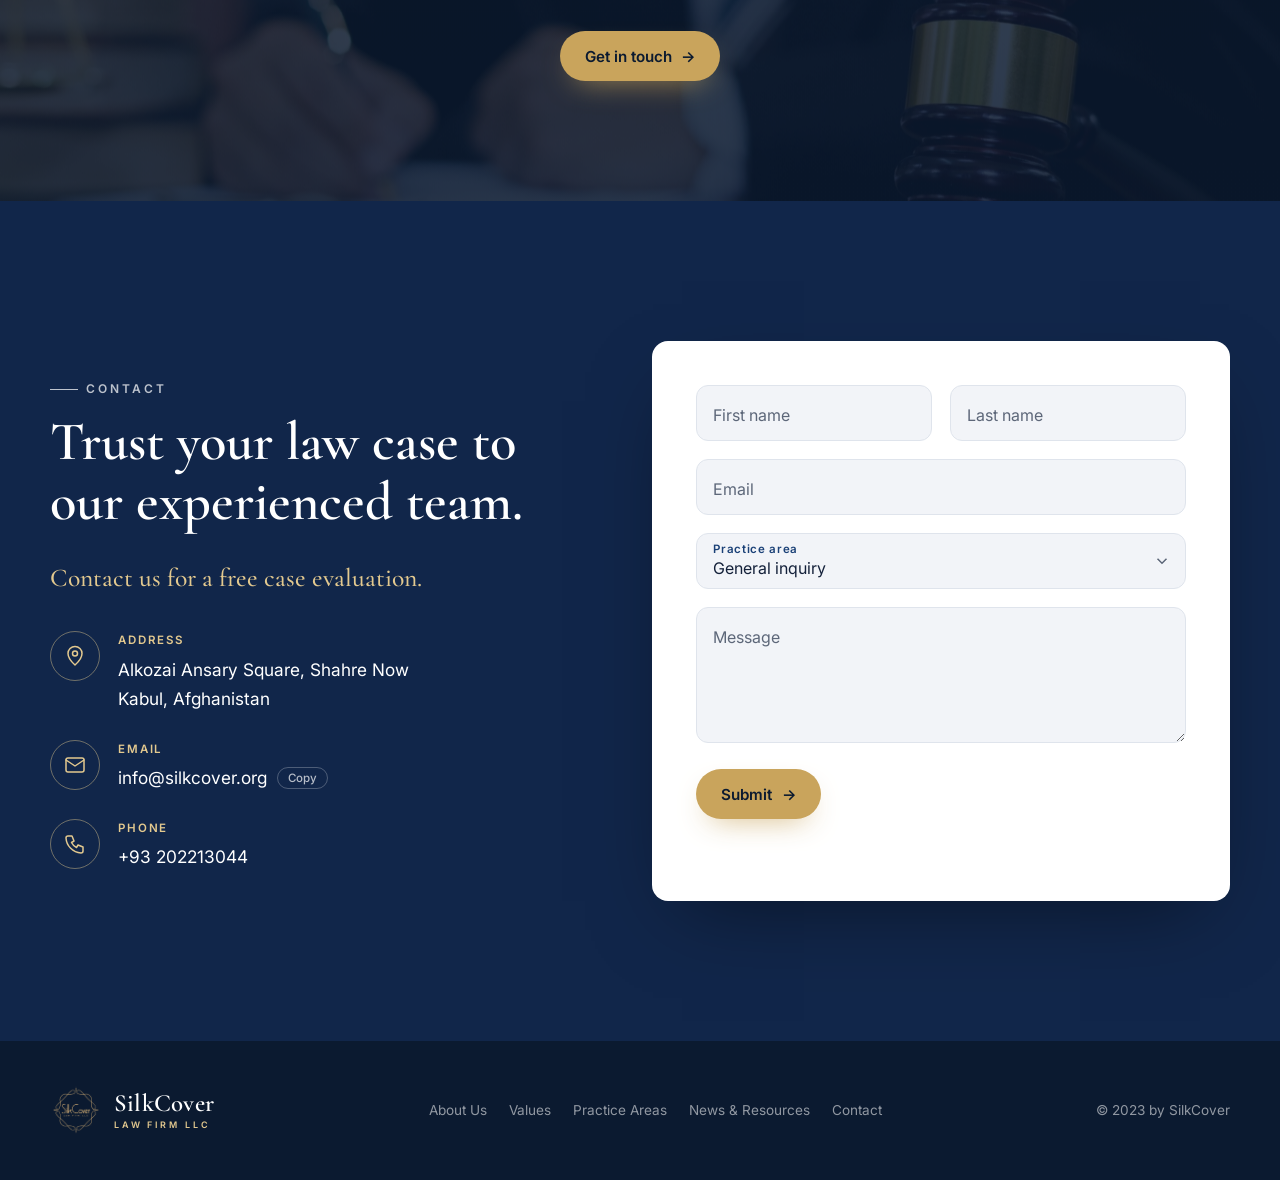
==== commit 84028c06: "Update lead consultant title" ====
--- a/index.html
+++ b/index.html
@@ -518,7 +518,7 @@
       </figure>
 
       <div class="lc__body">
-        <p class="lc__role">Director General, SilkCover Consultancy</p>
+        <p class="lc__role">Lead Consultant</p>
         <h3 class="lc__name" id="lc-atif-name">Shukrullah Atif Mashal</h3>
         <p class="lc__tagline">Former Ambassador of Afghanistan to Pakistan · Diplomat, policy strategist and institutional leader</p>
 
@@ -537,7 +537,7 @@
 
         <div class="lc__panel" role="tabpanel" id="lc-panel-profile" aria-labelledby="lc-tab-profile" tabindex="0">
           <p>Senior diplomat, policy strategist and institutional leader with extensive experience in international diplomacy, regional security dialogue and governance reform. A former Ambassador of Afghanistan to Pakistan and senior presidential official, he has engaged directly in high-level negotiations and regional political processes.</p>
-          <p>He is Director General of SilkCover Consultancy and of the Afghan Institute for Strategic and Regional Studies (AISRS), and a PhD candidate in international strategy and diplomacy. He writes and speaks regularly on regional connectivity, international security and diplomacy.</p>
+          <p>He is a PhD candidate in international strategy and diplomacy. He writes and speaks regularly on regional connectivity, international security and diplomacy.</p>
           <ul class="lc__tags" aria-label="Areas of expertise">
             <li>Diplomacy</li><li>Regional security</li><li>Governance reform</li><li>Strategic analysis</li><li>Research &amp; surveys</li><li>Strategic communication</li><li>Dialogue</li><li>Training</li>
           </ul>
@@ -547,13 +547,8 @@
           <ol class="timeline">
             <li>
               <span class="timeline__when">Present</span>
-              <h4>Director General, SilkCover Consultancy</h4>
+              <h4>Lead Consultant, SilkCover Consultancy</h4>
               <p>Leads consultancy services in research, surveys, assessments, strategic analysis, institutional reform, training, AI services, strategic communication and dialogue.</p>
-            </li>
-            <li>
-              <span class="timeline__when">2021 – Present</span>
-              <h4>Director General, Afghan Institute for Strategic and Regional Studies</h4>
-              <p>Leads policy research and strategic dialogue on regional cooperation and security, engaging international policymakers, think tanks and diplomats.</p>
             </li>
             <li>
               <span class="timeline__when">2018 – 2020</span>
